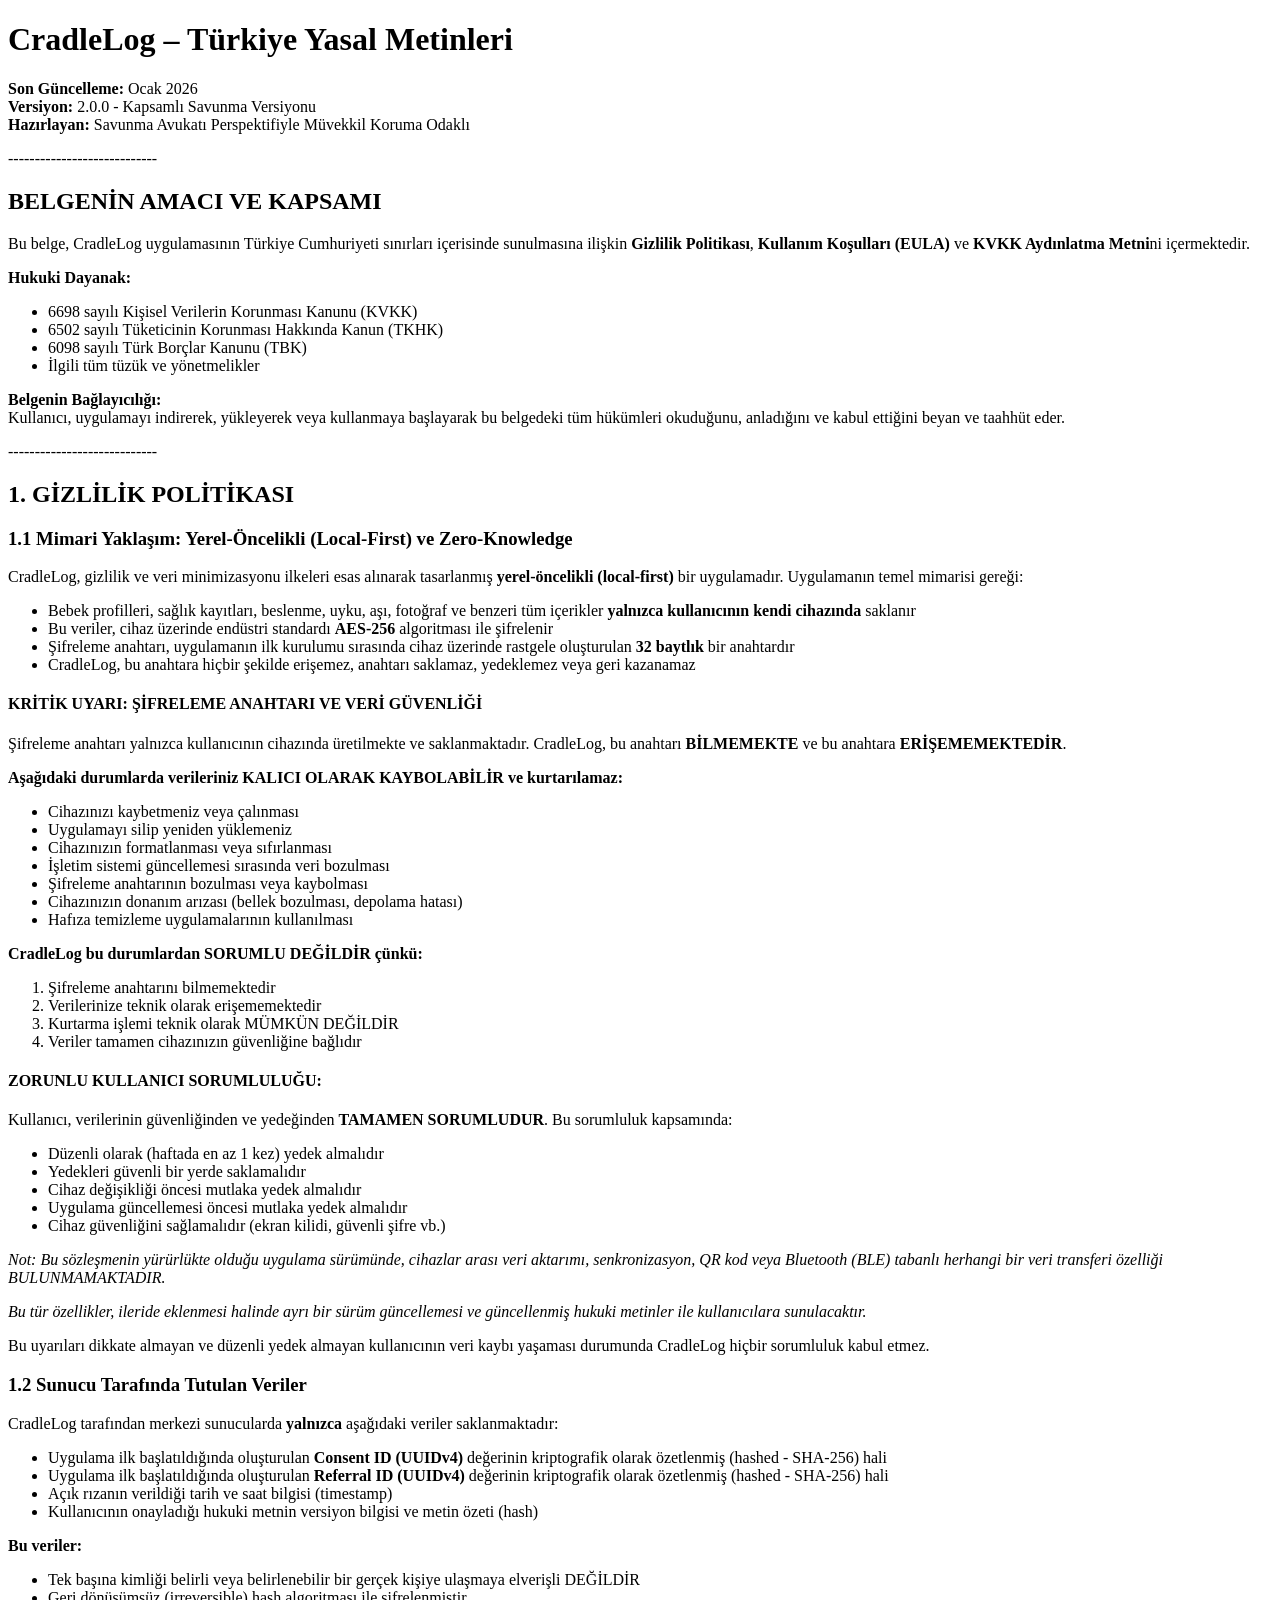
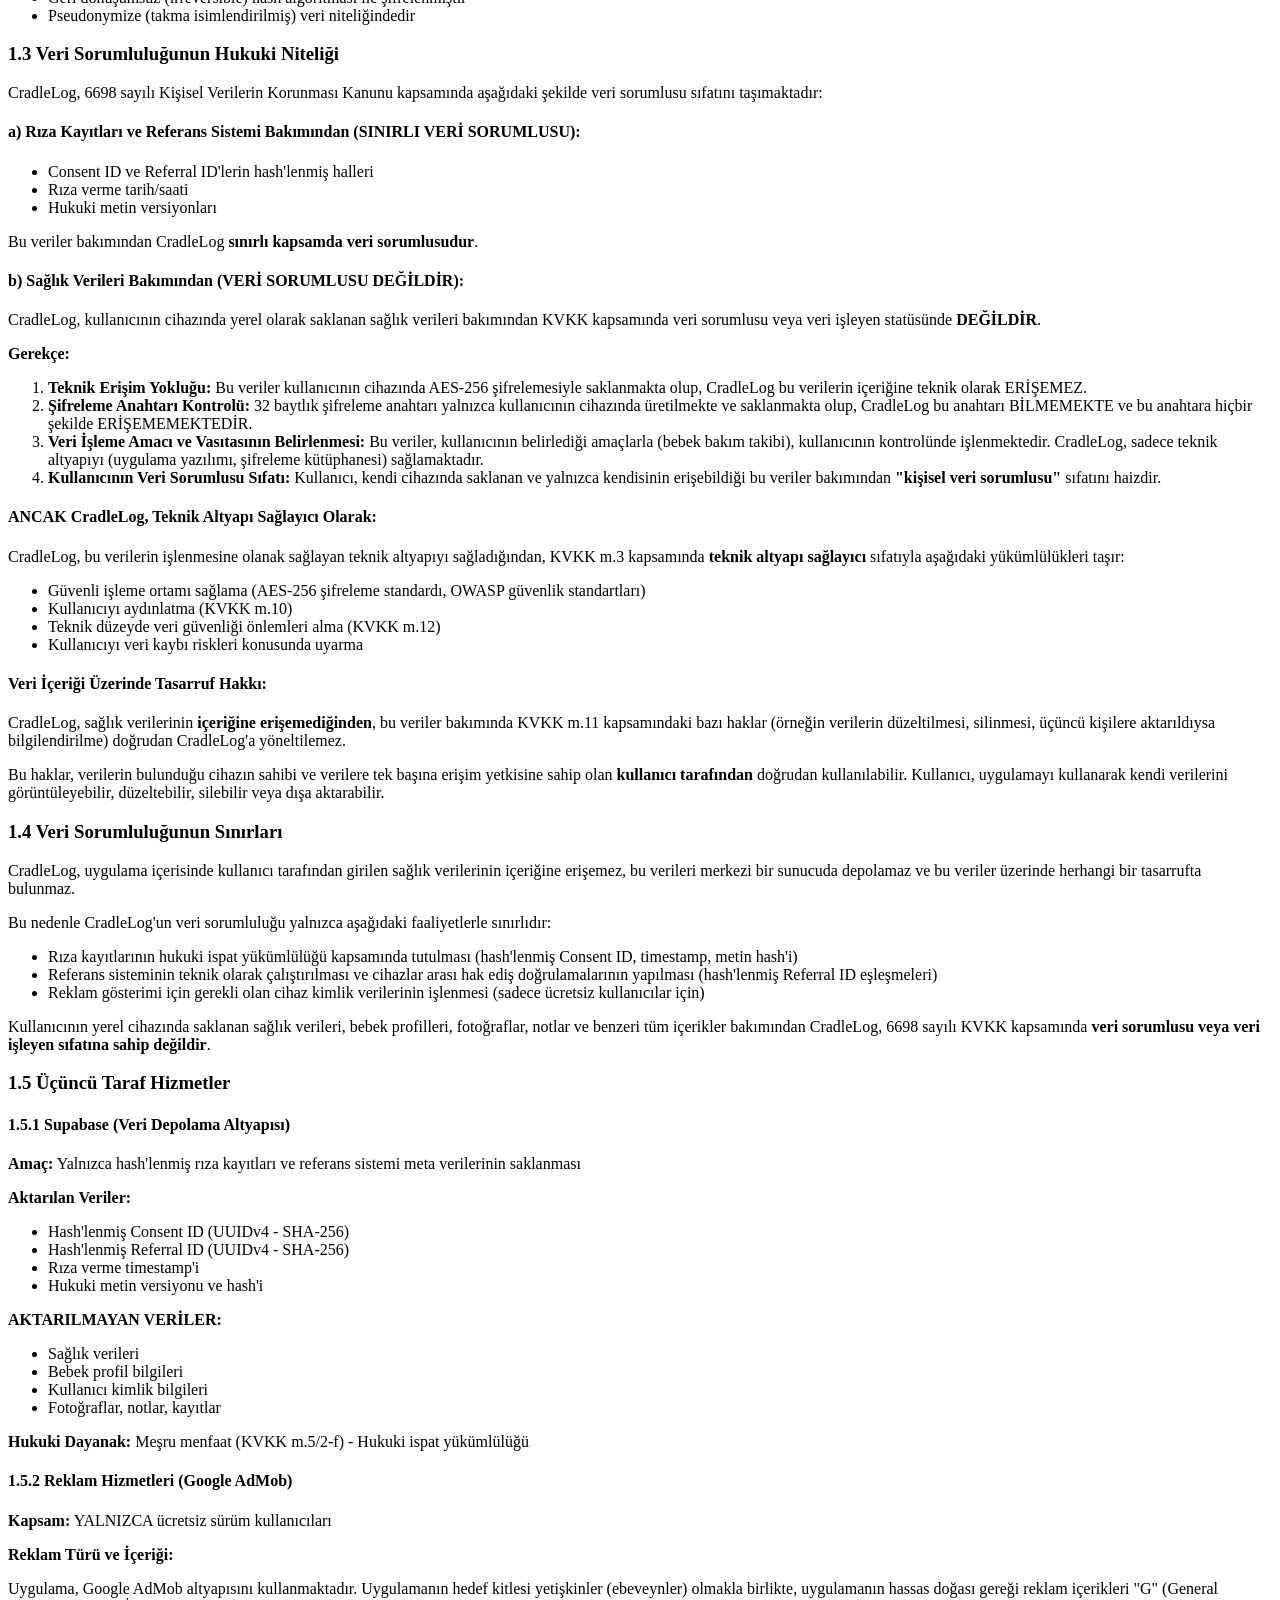
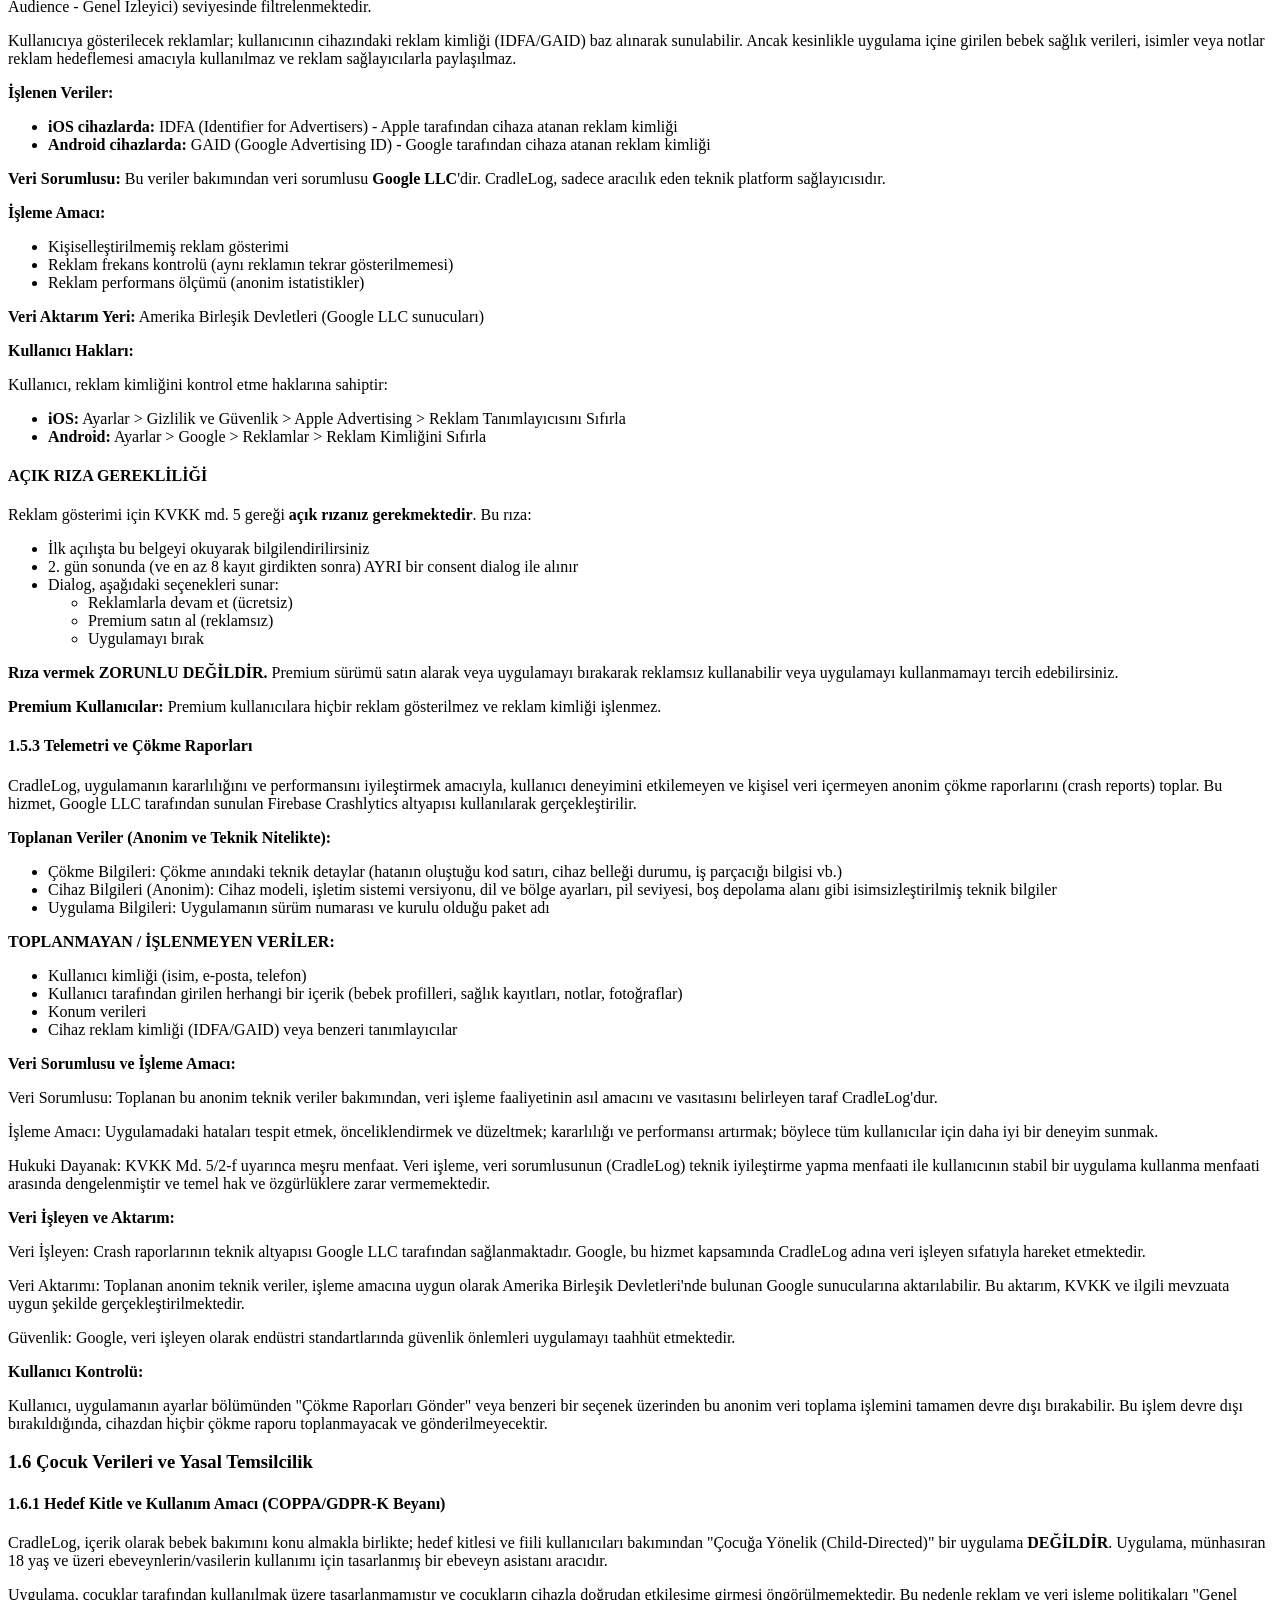
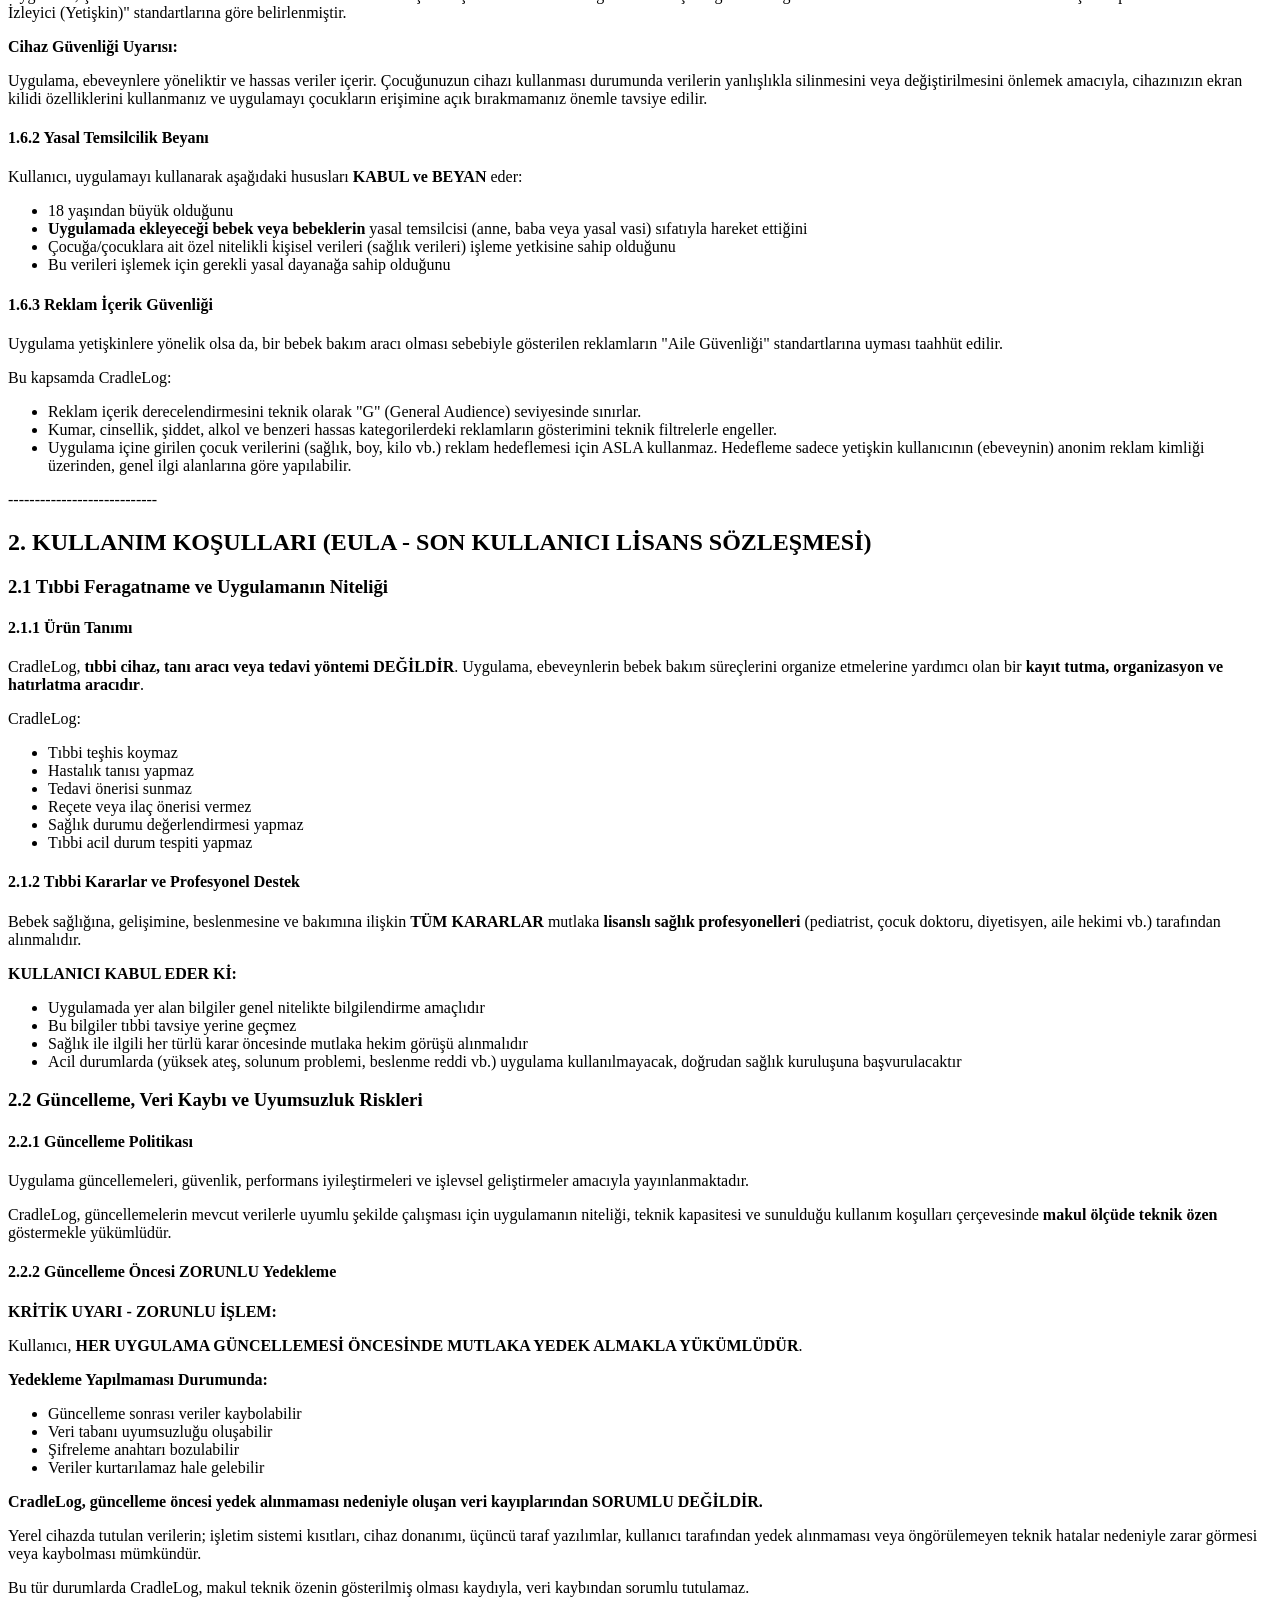
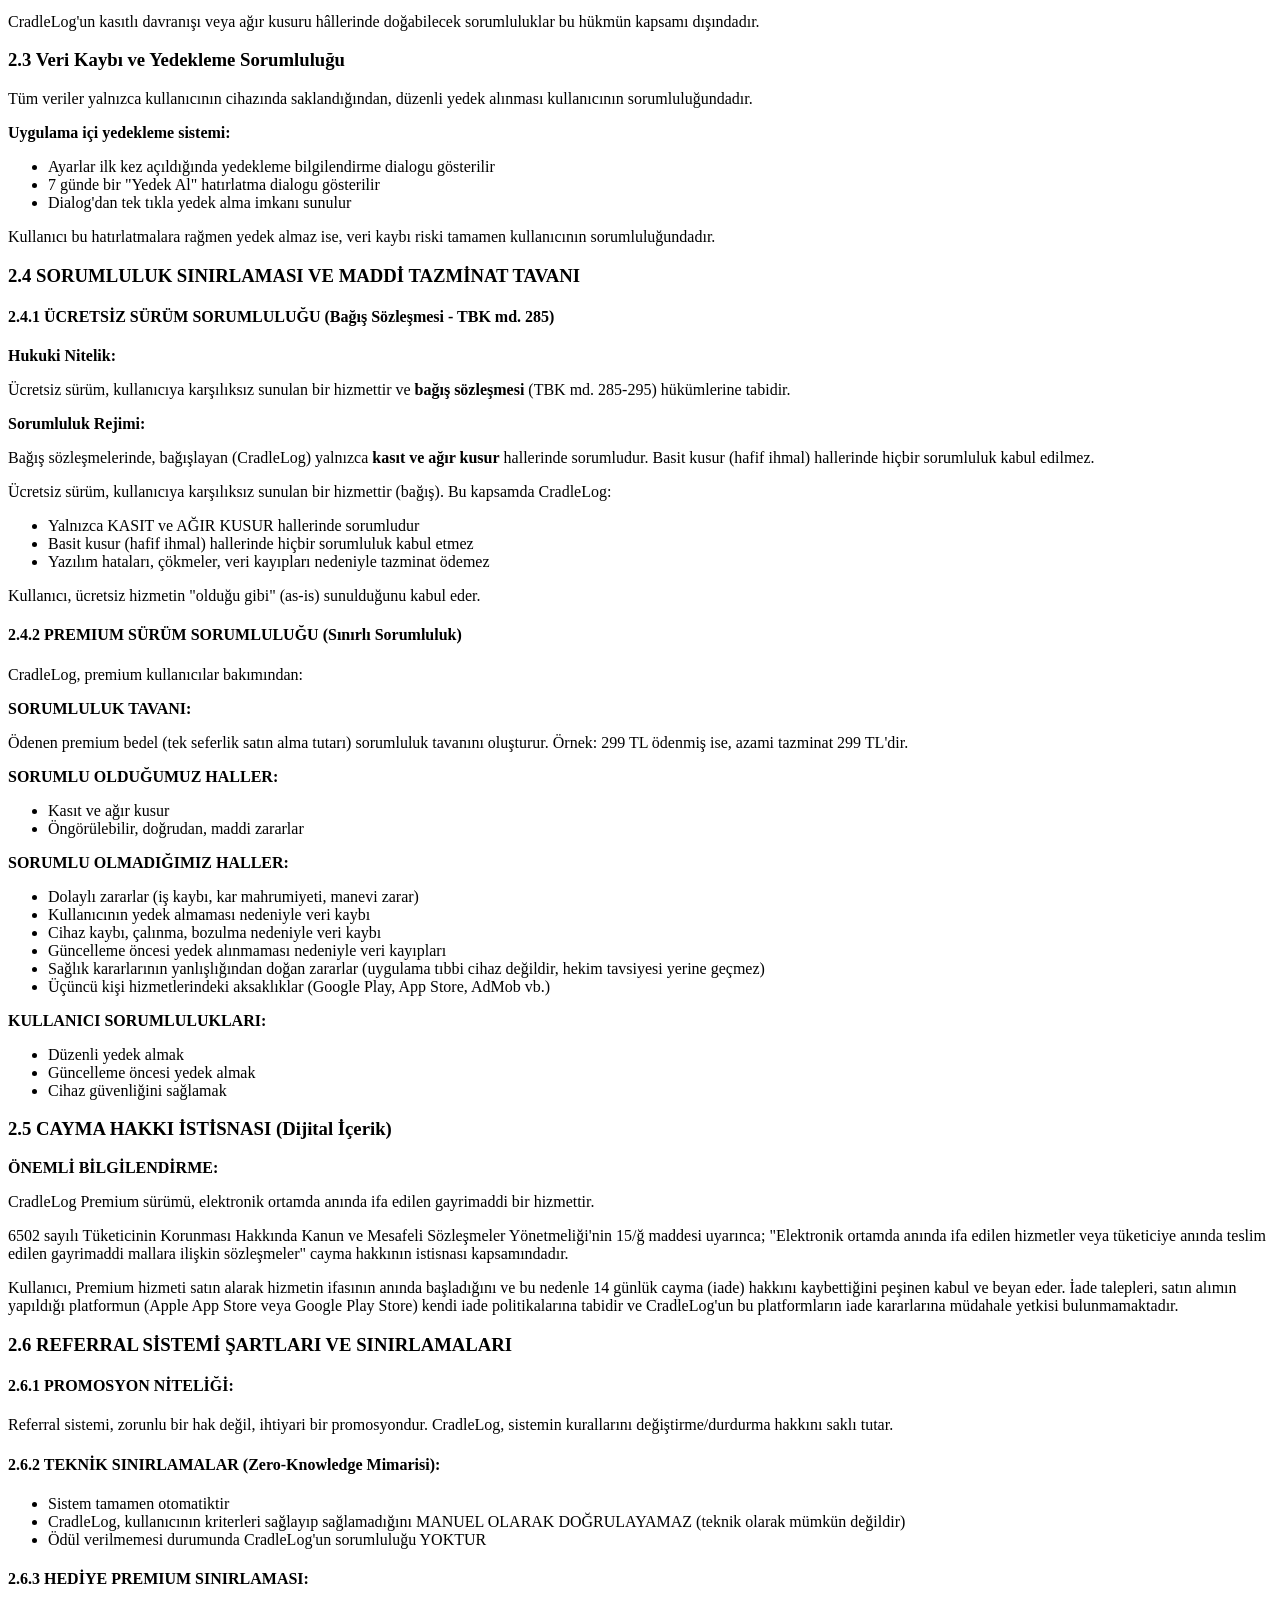
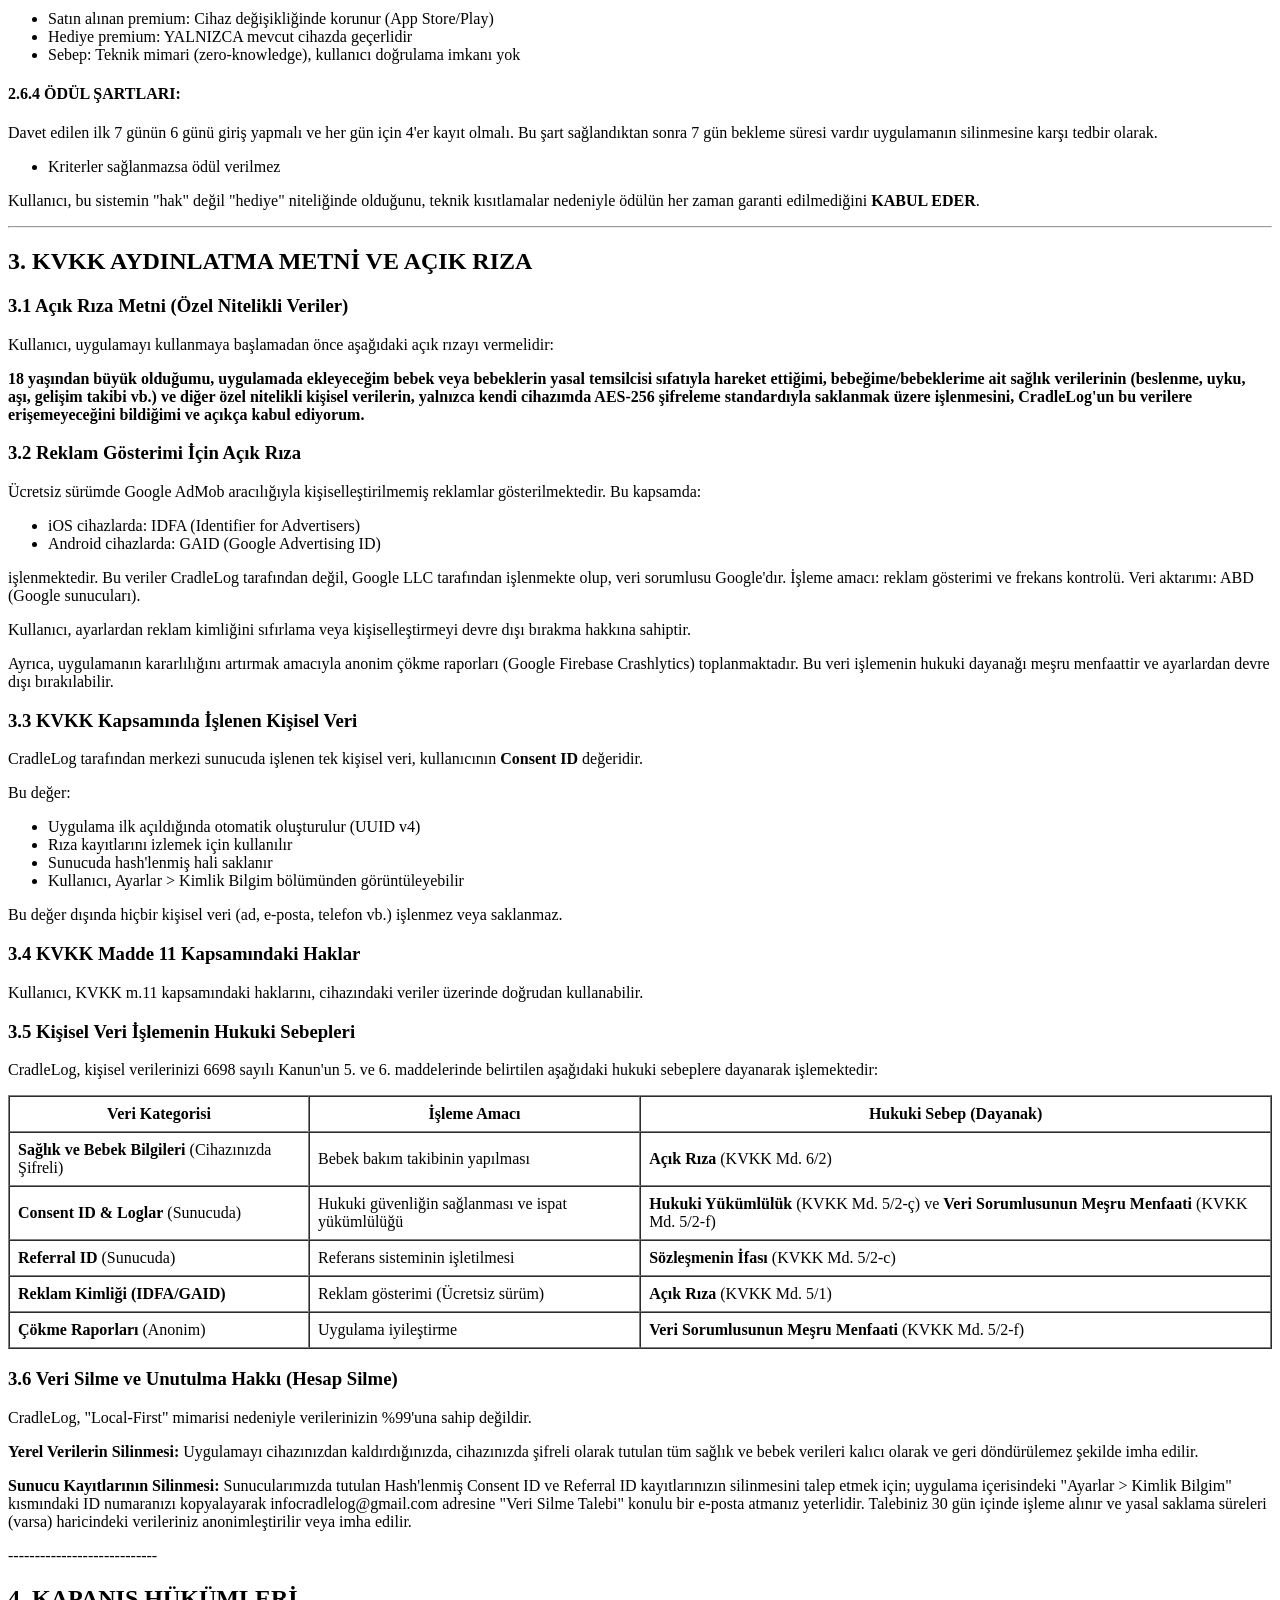
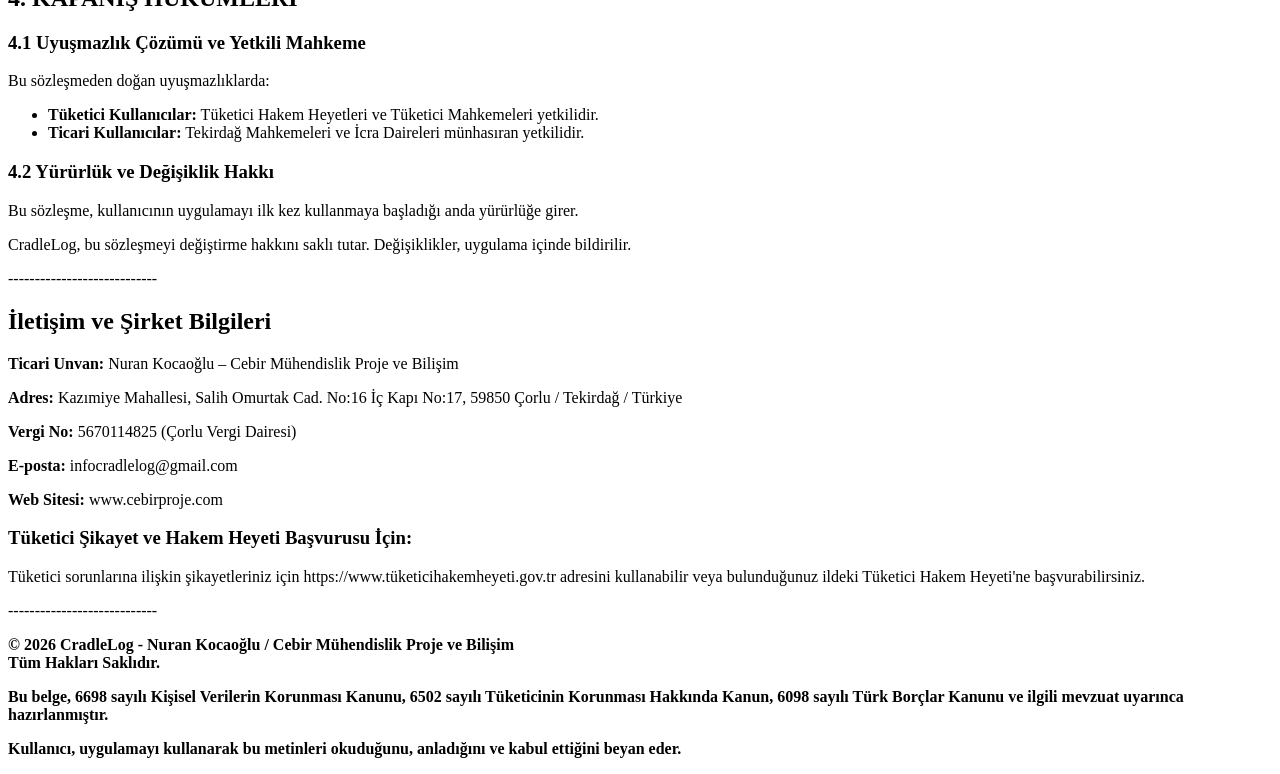
==== index.html @ e3efc7a3 "Update index.html" ====
<!DOCTYPE html>
<html lang="tr">
<head>
    <meta charset="UTF-8">
    <meta name="viewport" content="width=device-width, initial-scale=1.0">
    <title>CradleLog - Gizlilik Politikası ve Kullanım Koşulları</title>
</head>
<body>

<h1>CradleLog – Türkiye Yasal Metinleri</h1>
<p><strong>Son Güncelleme:</strong> Ocak 2026<br>
<strong>Versiyon:</strong> 2.0.0 - Kapsamlı Savunma Versiyonu<br>
<strong>Hazırlayan:</strong> Savunma Avukatı Perspektifiyle Müvekkil Koruma Odaklı</p>

<p>----------------------------<br>

<h2>BELGENİN AMACI VE KAPSAMI</h2>
<p>Bu belge, CradleLog uygulamasının Türkiye Cumhuriyeti sınırları içerisinde sunulmasına ilişkin <strong>Gizlilik Politikası</strong>, <strong>Kullanım Koşulları (EULA)</strong> ve <strong>KVKK Aydınlatma Metni</strong>ni içermektedir.</p>

<p><strong>Hukuki Dayanak:</strong></p>
<ul>
<li>6698 sayılı Kişisel Verilerin Korunması Kanunu (KVKK)</li>
<li>6502 sayılı Tüketicinin Korunması Hakkında Kanun (TKHK)</li>
<li>6098 sayılı Türk Borçlar Kanunu (TBK)</li>
<li>İlgili tüm tüzük ve yönetmelikler</li>
</ul>

<p><strong>Belgenin Bağlayıcılığı:</strong><br>
Kullanıcı, uygulamayı indirerek, yükleyerek veya kullanmaya başlayarak bu belgedeki tüm hükümleri okuduğunu, anladığını ve kabul ettiğini beyan ve taahhüt eder.</p>

<p>----------------------------<br>

<h2>1. GİZLİLİK POLİTİKASI</h2>

<h3>1.1 Mimari Yaklaşım: Yerel-Öncelikli (Local-First) ve Zero-Knowledge</h3>

<p>CradleLog, gizlilik ve veri minimizasyonu ilkeleri esas alınarak tasarlanmış <strong>yerel-öncelikli (local-first)</strong> bir uygulamadır. Uygulamanın temel mimarisi gereği:</p>

<ul>
<li>Bebek profilleri, sağlık kayıtları, beslenme, uyku, aşı, fotoğraf ve benzeri tüm içerikler <strong>yalnızca kullanıcının kendi cihazında</strong> saklanır</li>
<li>Bu veriler, cihaz üzerinde endüstri standardı <strong>AES-256</strong> algoritması ile şifrelenir</li>
<li>Şifreleme anahtarı, uygulamanın ilk kurulumu sırasında cihaz üzerinde rastgele oluşturulan <strong>32 baytlık</strong> bir anahtardır</li>
<li>CradleLog, bu anahtara hiçbir şekilde erişemez, anahtarı saklamaz, yedeklemez veya geri kazanamaz</li>
</ul>

<h4>KRİTİK UYARI: ŞİFRELEME ANAHTARI VE VERİ GÜVENLİĞİ</h4>

<p>Şifreleme anahtarı yalnızca kullanıcının cihazında üretilmekte ve saklanmaktadır. CradleLog, bu anahtarı <strong>BİLMEMEKTE</strong> ve bu anahtara <strong>ERİŞEMEMEKTEDİR</strong>.</p>

<p><strong>Aşağıdaki durumlarda verileriniz KALICI OLARAK KAYBOLABİLİR ve kurtarılamaz:</strong></p>

<ul>
<li>Cihazınızı kaybetmeniz veya çalınması</li>
<li>Uygulamayı silip yeniden yüklemeniz</li>
<li>Cihazınızın formatlanması veya sıfırlanması</li>
<li>İşletim sistemi güncellemesi sırasında veri bozulması</li>
<li>Şifreleme anahtarının bozulması veya kaybolması</li>
<li>Cihazınızın donanım arızası (bellek bozulması, depolama hatası)</li>
<li>Hafıza temizleme uygulamalarının kullanılması</li>
</ul>

<p><strong>CradleLog bu durumlardan SORUMLU DEĞİLDİR çünkü:</strong></p>

<ol>
<li>Şifreleme anahtarını bilmemektedir</li>
<li>Verilerinize teknik olarak erişememektedir</li>
<li>Kurtarma işlemi teknik olarak MÜMKÜN DEĞİLDİR</li>
<li>Veriler tamamen cihazınızın güvenliğine bağlıdır</li>
</ol>

<h4>ZORUNLU KULLANICI SORUMLULUĞU:</h4>

<p>Kullanıcı, verilerinin güvenliğinden ve yedeğinden <strong>TAMAMEN SORUMLUDUR</strong>. Bu sorumluluk kapsamında:</p>

<ul>
<li>Düzenli olarak (haftada en az 1 kez) yedek almalıdır</li>
<li>Yedekleri güvenli bir yerde saklamalıdır</li>
<li>Cihaz değişikliği öncesi mutlaka yedek almalıdır</li>
<li>Uygulama güncellemesi öncesi mutlaka yedek almalıdır</li>
<li>Cihaz güvenliğini sağlamalıdır (ekran kilidi, güvenli şifre vb.)</li>
</ul>

<p><em>Not: Bu sözleşmenin yürürlükte olduğu uygulama sürümünde, cihazlar arası veri aktarımı, senkronizasyon, QR kod veya Bluetooth (BLE) tabanlı herhangi bir veri transferi özelliği BULUNMAMAKTADIR.</em></p>

<p><em>Bu tür özellikler, ileride eklenmesi halinde ayrı bir sürüm güncellemesi ve güncellenmiş hukuki metinler ile kullanıcılara sunulacaktır.</em></p>

<p>Bu uyarıları dikkate almayan ve düzenli yedek almayan kullanıcının veri kaybı yaşaması durumunda CradleLog hiçbir sorumluluk kabul etmez.</p>

<h3>1.2 Sunucu Tarafında Tutulan Veriler</h3>

<p>CradleLog tarafından merkezi sunucularda <strong>yalnızca</strong> aşağıdaki veriler saklanmaktadır:</p>

<ul>
<li>Uygulama ilk başlatıldığında oluşturulan <strong>Consent ID (UUIDv4)</strong> değerinin kriptografik olarak özetlenmiş (hashed - SHA-256) hali</li>
<li>Uygulama ilk başlatıldığında oluşturulan <strong>Referral ID (UUIDv4)</strong> değerinin kriptografik olarak özetlenmiş (hashed - SHA-256) hali</li>
<li>Açık rızanın verildiği tarih ve saat bilgisi (timestamp)</li>
<li>Kullanıcının onayladığı hukuki metnin versiyon bilgisi ve metin özeti (hash)</li>
</ul>

<p><strong>Bu veriler:</strong></p>
<ul>
<li>Tek başına kimliği belirli veya belirlenebilir bir gerçek kişiye ulaşmaya elverişli DEĞİLDİR</li>
<li>Geri dönüşümsüz (irreversible) hash algoritması ile şifrelenmiştir</li>
<li>Pseudonymize (takma isimlendirilmiş) veri niteliğindedir</li>
</ul>

<h3>1.3 Veri Sorumluluğunun Hukuki Niteliği</h3>

<p>CradleLog, 6698 sayılı Kişisel Verilerin Korunması Kanunu kapsamında aşağıdaki şekilde veri sorumlusu sıfatını taşımaktadır:</p>

<h4>a) Rıza Kayıtları ve Referans Sistemi Bakımından (SINIRLI VERİ SORUMLUSU):</h4>

<ul>
<li>Consent ID ve Referral ID'lerin hash'lenmiş halleri</li>
<li>Rıza verme tarih/saati</li>
<li>Hukuki metin versiyonları</li>
</ul>

<p>Bu veriler bakımından CradleLog <strong>sınırlı kapsamda veri sorumlusudur</strong>.</p>

<h4>b) Sağlık Verileri Bakımından (VERİ SORUMLUSU DEĞİLDİR):</h4>

<p>CradleLog, kullanıcının cihazında yerel olarak saklanan sağlık verileri bakımından KVKK kapsamında veri sorumlusu veya veri işleyen statüsünde <strong>DEĞİLDİR</strong>.</p>

<p><strong>Gerekçe:</strong></p>

<ol>
<li><strong>Teknik Erişim Yokluğu:</strong> Bu veriler kullanıcının cihazında AES-256 şifrelemesiyle saklanmakta olup, CradleLog bu verilerin içeriğine teknik olarak ERİŞEMEZ.</li>
<li><strong>Şifreleme Anahtarı Kontrolü:</strong> 32 baytlık şifreleme anahtarı yalnızca kullanıcının cihazında üretilmekte ve saklanmakta olup, CradleLog bu anahtarı BİLMEMEKTE ve bu anahtara hiçbir şekilde ERİŞEMEMEKTEDİR.</li>
<li><strong>Veri İşleme Amacı ve Vasıtasının Belirlenmesi:</strong> Bu veriler, kullanıcının belirlediği amaçlarla (bebek bakım takibi), kullanıcının kontrolünde işlenmektedir. CradleLog, sadece teknik altyapıyı (uygulama yazılımı, şifreleme kütüphanesi) sağlamaktadır.</li>
<li><strong>Kullanıcının Veri Sorumlusu Sıfatı:</strong> Kullanıcı, kendi cihazında saklanan ve yalnızca kendisinin erişebildiği bu veriler bakımından <strong>"kişisel veri sorumlusu"</strong> sıfatını haizdir.</li>
</ol>

<h4>ANCAK CradleLog, Teknik Altyapı Sağlayıcı Olarak:</h4>

<p>CradleLog, bu verilerin işlenmesine olanak sağlayan teknik altyapıyı sağladığından, KVKK m.3 kapsamında <strong>teknik altyapı sağlayıcı</strong> sıfatıyla aşağıdaki yükümlülükleri taşır:</p>

<ul>
<li>Güvenli işleme ortamı sağlama (AES-256 şifreleme standardı, OWASP güvenlik standartları)</li>
<li>Kullanıcıyı aydınlatma (KVKK m.10)</li>
<li>Teknik düzeyde veri güvenliği önlemleri alma (KVKK m.12)</li>
<li>Kullanıcıyı veri kaybı riskleri konusunda uyarma</li>
</ul>

<h4>Veri İçeriği Üzerinde Tasarruf Hakkı:</h4>

<p>CradleLog, sağlık verilerinin <strong>içeriğine erişemediğinden</strong>, bu veriler bakımında KVKK m.11 kapsamındaki bazı haklar (örneğin verilerin düzeltilmesi, silinmesi, üçüncü kişilere aktarıldıysa bilgilendirilme) doğrudan CradleLog'a yöneltilemez.</p>

<p>Bu haklar, verilerin bulunduğu cihazın sahibi ve verilere tek başına erişim yetkisine sahip olan <strong>kullanıcı tarafından</strong> doğrudan kullanılabilir. Kullanıcı, uygulamayı kullanarak kendi verilerini görüntüleyebilir, düzeltebilir, silebilir veya dışa aktarabilir.</p>

<h3>1.4 Veri Sorumluluğunun Sınırları</h3>

<p>CradleLog, uygulama içerisinde kullanıcı tarafından girilen sağlık verilerinin içeriğine erişemez, bu verileri merkezi bir sunucuda depolamaz ve bu veriler üzerinde herhangi bir tasarrufta bulunmaz.</p>

<p>Bu nedenle CradleLog'un veri sorumluluğu yalnızca aşağıdaki faaliyetlerle sınırlıdır:</p>

<ul>
<li>Rıza kayıtlarının hukuki ispat yükümlülüğü kapsamında tutulması (hash'lenmiş Consent ID, timestamp, metin hash'i)</li>
<li>Referans sisteminin teknik olarak çalıştırılması ve cihazlar arası hak ediş doğrulamalarının yapılması (hash'lenmiş Referral ID eşleşmeleri)</li>
<li>Reklam gösterimi için gerekli olan cihaz kimlik verilerinin işlenmesi (sadece ücretsiz kullanıcılar için)</li>
</ul>

<p>Kullanıcının yerel cihazında saklanan sağlık verileri, bebek profilleri, fotoğraflar, notlar ve benzeri tüm içerikler bakımından CradleLog, 6698 sayılı KVKK kapsamında <strong>veri sorumlusu veya veri işleyen sıfatına sahip değildir</strong>.</p>

<h3>1.5 Üçüncü Taraf Hizmetler</h3>

<h4>1.5.1 Supabase (Veri Depolama Altyapısı)</h4>

<p><strong>Amaç:</strong> Yalnızca hash'lenmiş rıza kayıtları ve referans sistemi meta verilerinin saklanması</p>

<p><strong>Aktarılan Veriler:</strong></p>
<ul>
<li>Hash'lenmiş Consent ID (UUIDv4 - SHA-256)</li>
<li>Hash'lenmiş Referral ID (UUIDv4 - SHA-256)</li>
<li>Rıza verme timestamp'i</li>
<li>Hukuki metin versiyonu ve hash'i</li>
</ul>

<p><strong>AKTARILMAYAN VERİLER:</strong></p>
<ul>
<li>Sağlık verileri</li>
<li>Bebek profil bilgileri</li>
<li>Kullanıcı kimlik bilgileri</li>
<li>Fotoğraflar, notlar, kayıtlar</li>
</ul>

<p><strong>Hukuki Dayanak:</strong> Meşru menfaat (KVKK m.5/2-f) - Hukuki ispat yükümlülüğü</p>

<h4>1.5.2 Reklam Hizmetleri (Google AdMob)</h4>

<p><strong>Kapsam:</strong> YALNIZCA ücretsiz sürüm kullanıcıları</p>

<p><strong>Reklam Türü ve İçeriği:</strong></p>
<p>Uygulama, Google AdMob altyapısını kullanmaktadır. Uygulamanın hedef kitlesi yetişkinler (ebeveynler) olmakla birlikte, uygulamanın hassas doğası gereği reklam içerikleri "G" (General Audience - Genel İzleyici) seviyesinde filtrelenmektedir.</p>

<p>Kullanıcıya gösterilecek reklamlar; kullanıcının cihazındaki reklam kimliği (IDFA/GAID) baz alınarak sunulabilir. Ancak kesinlikle uygulama içine girilen bebek sağlık verileri, isimler veya notlar reklam hedeflemesi amacıyla kullanılmaz ve reklam sağlayıcılarla paylaşılmaz.</p>

<p><strong>İşlenen Veriler:</strong></p>
<ul>
<li><strong>iOS cihazlarda:</strong> IDFA (Identifier for Advertisers) - Apple tarafından cihaza atanan reklam kimliği</li>
<li><strong>Android cihazlarda:</strong> GAID (Google Advertising ID) - Google tarafından cihaza atanan reklam kimliği</li>
</ul>

<p><strong>Veri Sorumlusu:</strong> Bu veriler bakımından veri sorumlusu <strong>Google LLC</strong>'dir. CradleLog, sadece aracılık eden teknik platform sağlayıcısıdır.</p>

<p><strong>İşleme Amacı:</strong></p>
<ul>
<li>Kişiselleştirilmemiş reklam gösterimi</li>
<li>Reklam frekans kontrolü (aynı reklamın tekrar gösterilmemesi)</li>
<li>Reklam performans ölçümü (anonim istatistikler)</li>
</ul>

<p><strong>Veri Aktarım Yeri:</strong> Amerika Birleşik Devletleri (Google LLC sunucuları)</p>

<p><strong>Kullanıcı Hakları:</strong></p>
<p>Kullanıcı, reklam kimliğini kontrol etme haklarına sahiptir:</p>
<ul>
<li><strong>iOS:</strong> Ayarlar > Gizlilik ve Güvenlik > Apple Advertising > Reklam Tanımlayıcısını Sıfırla</li>
<li><strong>Android:</strong> Ayarlar > Google > Reklamlar > Reklam Kimliğini Sıfırla</li>
</ul>

<h4>AÇIK RIZA GEREKLİLİĞİ</h4>

<p>Reklam gösterimi için KVKK md. 5 gereği <strong>açık rızanız gerekmektedir</strong>. Bu rıza:</p>
<ul>
<li>İlk açılışta bu belgeyi okuyarak bilgilendirilirsiniz</li>
<li>2. gün sonunda (ve en az 8 kayıt girdikten sonra) AYRI bir consent dialog ile alınır</li>
<li>Dialog, aşağıdaki seçenekleri sunar:
<ul>
<li>Reklamlarla devam et (ücretsiz)</li>
<li>Premium satın al (reklamsız)</li>
<li>Uygulamayı bırak</li>
</ul>
</li>
</ul>

<p><strong>Rıza vermek ZORUNLU DEĞİLDİR.</strong> Premium sürümü satın alarak veya uygulamayı bırakarak reklamsız kullanabilir veya uygulamayı kullanmamayı tercih edebilirsiniz.</p>

<p><strong>Premium Kullanıcılar:</strong> Premium kullanıcılara hiçbir reklam gösterilmez ve reklam kimliği işlenmez.</p>

<h4>1.5.3 Telemetri ve Çökme Raporları</h4>

<p>CradleLog, uygulamanın kararlılığını ve performansını iyileştirmek amacıyla, kullanıcı deneyimini etkilemeyen ve kişisel veri içermeyen anonim çökme raporlarını (crash reports) toplar. Bu hizmet, Google LLC tarafından sunulan Firebase Crashlytics altyapısı kullanılarak gerçekleştirilir.</p>

<p><strong>Toplanan Veriler (Anonim ve Teknik Nitelikte):</strong></p>
<ul>
<li>Çökme Bilgileri: Çökme anındaki teknik detaylar (hatanın oluştuğu kod satırı, cihaz belleği durumu, iş parçacığı bilgisi vb.)</li>
<li>Cihaz Bilgileri (Anonim): Cihaz modeli, işletim sistemi versiyonu, dil ve bölge ayarları, pil seviyesi, boş depolama alanı gibi isimsizleştirilmiş teknik bilgiler</li>
<li>Uygulama Bilgileri: Uygulamanın sürüm numarası ve kurulu olduğu paket adı</li>
</ul>

<p><strong>TOPLANMAYAN / İŞLENMEYEN VERİLER:</strong></p>
<ul>
<li>Kullanıcı kimliği (isim, e-posta, telefon)</li>
<li>Kullanıcı tarafından girilen herhangi bir içerik (bebek profilleri, sağlık kayıtları, notlar, fotoğraflar)</li>
<li>Konum verileri</li>
<li>Cihaz reklam kimliği (IDFA/GAID) veya benzeri tanımlayıcılar</li>
</ul>

<p><strong>Veri Sorumlusu ve İşleme Amacı:</strong></p>
<p>Veri Sorumlusu: Toplanan bu anonim teknik veriler bakımından, veri işleme faaliyetinin asıl amacını ve vasıtasını belirleyen taraf CradleLog'dur.</p>
<p>İşleme Amacı: Uygulamadaki hataları tespit etmek, önceliklendirmek ve düzeltmek; kararlılığı ve performansı artırmak; böylece tüm kullanıcılar için daha iyi bir deneyim sunmak.</p>
<p>Hukuki Dayanak: KVKK Md. 5/2-f uyarınca meşru menfaat. Veri işleme, veri sorumlusunun (CradleLog) teknik iyileştirme yapma menfaati ile kullanıcının stabil bir uygulama kullanma menfaati arasında dengelenmiştir ve temel hak ve özgürlüklere zarar vermemektedir.</p>

<p><strong>Veri İşleyen ve Aktarım:</strong></p>
<p>Veri İşleyen: Crash raporlarının teknik altyapısı Google LLC tarafından sağlanmaktadır. Google, bu hizmet kapsamında CradleLog adına veri işleyen sıfatıyla hareket etmektedir.</p>
<p>Veri Aktarımı: Toplanan anonim teknik veriler, işleme amacına uygun olarak Amerika Birleşik Devletleri'nde bulunan Google sunucularına aktarılabilir. Bu aktarım, KVKK ve ilgili mevzuata uygun şekilde gerçekleştirilmektedir.</p>
<p>Güvenlik: Google, veri işleyen olarak endüstri standartlarında güvenlik önlemleri uygulamayı taahhüt etmektedir.</p>

<p><strong>Kullanıcı Kontrolü:</strong></p>
<p>Kullanıcı, uygulamanın ayarlar bölümünden "Çökme Raporları Gönder" veya benzeri bir seçenek üzerinden bu anonim veri toplama işlemini tamamen devre dışı bırakabilir. Bu işlem devre dışı bırakıldığında, cihazdan hiçbir çökme raporu toplanmayacak ve gönderilmeyecektir.</p>

<h3>1.6 Çocuk Verileri ve Yasal Temsilcilik</h3>

<h4>1.6.1 Hedef Kitle ve Kullanım Amacı (COPPA/GDPR-K Beyanı)</h4>

<p>CradleLog, içerik olarak bebek bakımını konu almakla birlikte; hedef kitlesi ve fiili kullanıcıları bakımından "Çocuğa Yönelik (Child-Directed)" bir uygulama <strong>DEĞİLDİR</strong>. Uygulama, münhasıran 18 yaş ve üzeri ebeveynlerin/vasilerin kullanımı için tasarlanmış bir ebeveyn asistanı aracıdır.</p>
<p>Uygulama, çocuklar tarafından kullanılmak üzere tasarlanmamıştır ve çocukların cihazla doğrudan etkileşime girmesi öngörülmemektedir. Bu nedenle reklam ve veri işleme politikaları "Genel İzleyici (Yetişkin)" standartlarına göre belirlenmiştir.</p>

<p><strong>Cihaz Güvenliği Uyarısı:</strong></p>
<p>Uygulama, ebeveynlere yöneliktir ve hassas veriler içerir. Çocuğunuzun cihazı kullanması durumunda verilerin yanlışlıkla silinmesini veya değiştirilmesini önlemek amacıyla, cihazınızın ekran kilidi özelliklerini kullanmanız ve uygulamayı çocukların erişimine açık bırakmamanız önemle tavsiye edilir.</p>

<h4>1.6.2 Yasal Temsilcilik Beyanı</h4>

<p>Kullanıcı, uygulamayı kullanarak aşağıdaki hususları <strong>KABUL ve BEYAN</strong> eder:</p>
<ul>
<li>18 yaşından büyük olduğunu</li>
<li><strong>Uygulamada ekleyeceği bebek veya bebeklerin</strong> yasal temsilcisi (anne, baba veya yasal vasi) sıfatıyla hareket ettiğini</li>
<li>Çocuğa/çocuklara ait özel nitelikli kişisel verileri (sağlık verileri) işleme yetkisine sahip olduğunu</li>
<li>Bu verileri işlemek için gerekli yasal dayanağa sahip olduğunu</li>
</ul>

<h4>1.6.3 Reklam İçerik Güvenliği</h4>

<p>Uygulama yetişkinlere yönelik olsa da, bir bebek bakım aracı olması sebebiyle gösterilen reklamların "Aile Güvenliği" standartlarına uyması taahhüt edilir.</p>
<p>Bu kapsamda CradleLog:</p>
<ul>
<li>Reklam içerik derecelendirmesini teknik olarak "G" (General Audience) seviyesinde sınırlar.</li>
<li>Kumar, cinsellik, şiddet, alkol ve benzeri hassas kategorilerdeki reklamların gösterimini teknik filtrelerle engeller.</li>
<li>Uygulama içine girilen çocuk verilerini (sağlık, boy, kilo vb.) reklam hedeflemesi için ASLA kullanmaz. Hedefleme sadece yetişkin kullanıcının (ebeveynin) anonim reklam kimliği üzerinden, genel ilgi alanlarına göre yapılabilir.</li>
</ul>

<p>----------------------------<br>

<h2>2. KULLANIM KOŞULLARI (EULA - SON KULLANICI LİSANS SÖZLEŞMESİ)</h2>

<h3>2.1 Tıbbi Feragatname ve Uygulamanın Niteliği</h3>

<h4>2.1.1 Ürün Tanımı</h4>

<p>CradleLog, <strong>tıbbi cihaz, tanı aracı veya tedavi yöntemi DEĞİLDİR</strong>. Uygulama, ebeveynlerin bebek bakım süreçlerini organize etmelerine yardımcı olan bir <strong>kayıt tutma, organizasyon ve hatırlatma aracıdır</strong>.</p>

<p>CradleLog:</p>
<ul>
<li>Tıbbi teşhis koymaz</li>
<li>Hastalık tanısı yapmaz</li>
<li>Tedavi önerisi sunmaz</li>
<li>Reçete veya ilaç önerisi vermez</li>
<li>Sağlık durumu değerlendirmesi yapmaz</li>
<li>Tıbbi acil durum tespiti yapmaz</li>
</ul>

<h4>2.1.2 Tıbbi Kararlar ve Profesyonel Destek</h4>

<p>Bebek sağlığına, gelişimine, beslenmesine ve bakımına ilişkin <strong>TÜM KARARLAR</strong> mutlaka <strong>lisanslı sağlık profesyonelleri</strong> (pediatrist, çocuk doktoru, diyetisyen, aile hekimi vb.) tarafından alınmalıdır.</p>

<p><strong>KULLANICI KABUL EDER Kİ:</strong></p>
<ul>
<li>Uygulamada yer alan bilgiler genel nitelikte bilgilendirme amaçlıdır</li>
<li>Bu bilgiler tıbbi tavsiye yerine geçmez</li>
<li>Sağlık ile ilgili her türlü karar öncesinde mutlaka hekim görüşü alınmalıdır</li>
<li>Acil durumlarda (yüksek ateş, solunum problemi, beslenme reddi vb.) uygulama kullanılmayacak, doğrudan sağlık kuruluşuna başvurulacaktır</li>
</ul>

<h3>2.2 Güncelleme, Veri Kaybı ve Uyumsuzluk Riskleri</h3>

<h4>2.2.1 Güncelleme Politikası</h4>

<p>Uygulama güncellemeleri, güvenlik, performans iyileştirmeleri ve işlevsel geliştirmeler amacıyla yayınlanmaktadır.</p>
<p>CradleLog, güncellemelerin mevcut verilerle uyumlu şekilde çalışması için uygulamanın niteliği, teknik kapasitesi ve sunulduğu kullanım koşulları çerçevesinde <strong>makul ölçüde teknik özen</strong> göstermekle yükümlüdür.</p>

<h4>2.2.2 Güncelleme Öncesi ZORUNLU Yedekleme</h4>

<p><strong>KRİTİK UYARI - ZORUNLU İŞLEM:</strong></p>

<p>Kullanıcı, <strong>HER UYGULAMA GÜNCELLEMESİ ÖNCESİNDE MUTLAKA YEDEK ALMAKLA YÜKÜMLÜDÜR</strong>.</p>

<p><strong>Yedekleme Yapılmaması Durumunda:</strong></p>
<ul>
<li>Güncelleme sonrası veriler kaybolabilir</li>
<li>Veri tabanı uyumsuzluğu oluşabilir</li>
<li>Şifreleme anahtarı bozulabilir</li>
<li>Veriler kurtarılamaz hale gelebilir</li>
</ul>

<p><strong>CradleLog, güncelleme öncesi yedek alınmaması nedeniyle oluşan veri kayıplarından SORUMLU DEĞİLDİR.</strong></p>

<p>Yerel cihazda tutulan verilerin; işletim sistemi kısıtları, cihaz donanımı, üçüncü taraf yazılımlar, kullanıcı tarafından yedek alınmaması veya öngörülemeyen teknik hatalar nedeniyle zarar görmesi veya kaybolması mümkündür.</p>
<p>Bu tür durumlarda CradleLog, makul teknik özenin gösterilmiş olması kaydıyla, veri kaybından sorumlu tutulamaz.</p>
<p>CradleLog'un kasıtlı davranışı veya ağır kusuru hâllerinde doğabilecek sorumluluklar bu hükmün kapsamı dışındadır.</p>

<h3>2.3 Veri Kaybı ve Yedekleme Sorumluluğu</h3>

<p>Tüm veriler yalnızca kullanıcının cihazında saklandığından, düzenli yedek alınması kullanıcının sorumluluğundadır.</p>

<p><strong>Uygulama içi yedekleme sistemi:</strong></p>
<ul>
<li>Ayarlar ilk kez açıldığında yedekleme bilgilendirme dialogu gösterilir</li>
<li>7 günde bir "Yedek Al" hatırlatma dialogu gösterilir</li>
<li>Dialog'dan tek tıkla yedek alma imkanı sunulur</li>
</ul>

<p>Kullanıcı bu hatırlatmalara rağmen yedek almaz ise, veri kaybı riski tamamen kullanıcının sorumluluğundadır.</p>

<h3>2.4 SORUMLULUK SINIRLAMASI VE MADDİ TAZMİNAT TAVANI</h3>

<h4>2.4.1 ÜCRETSİZ SÜRÜM SORUMLULUĞU (Bağış Sözleşmesi - TBK md. 285)</h4>

<p><strong>Hukuki Nitelik:</strong></p>
<p>Ücretsiz sürüm, kullanıcıya karşılıksız sunulan bir hizmettir ve <strong>bağış sözleşmesi</strong> (TBK md. 285-295) hükümlerine tabidir.</p>

<p><strong>Sorumluluk Rejimi:</strong></p>
<p>Bağış sözleşmelerinde, bağışlayan (CradleLog) yalnızca <strong>kasıt ve ağır kusur</strong> hallerinde sorumludur. Basit kusur (hafif ihmal) hallerinde hiçbir sorumluluk kabul edilmez.</p>

<p>Ücretsiz sürüm, kullanıcıya karşılıksız sunulan bir hizmettir (bağış). Bu kapsamda CradleLog:</p>
<ul>
<li>Yalnızca KASIT ve AĞIR KUSUR hallerinde sorumludur</li>
<li>Basit kusur (hafif ihmal) hallerinde hiçbir sorumluluk kabul etmez</li>
<li>Yazılım hataları, çökmeler, veri kayıpları nedeniyle tazminat ödemez</li>
</ul>

<p>Kullanıcı, ücretsiz hizmetin "olduğu gibi" (as-is) sunulduğunu kabul eder.</p>

<h4>2.4.2 PREMIUM SÜRÜM SORUMLULUĞU (Sınırlı Sorumluluk)</h4>

<p>CradleLog, premium kullanıcılar bakımından:</p>

<p><strong>SORUMLULUK TAVANI:</strong></p>
<p>Ödenen premium bedel (tek seferlik satın alma tutarı) sorumluluk tavanını oluşturur. Örnek: 299 TL ödenmiş ise, azami tazminat 299 TL'dir.</p>

<p><strong>SORUMLU OLDUĞUMUZ HALLER:</strong></p>
<ul>
<li>Kasıt ve ağır kusur</li>
<li>Öngörülebilir, doğrudan, maddi zararlar</li>
</ul>

<p><strong>SORUMLU OLMADIĞIMIZ HALLER:</strong></p>
<ul>
<li>Dolaylı zararlar (iş kaybı, kar mahrumiyeti, manevi zarar)</li>
<li>Kullanıcının yedek almaması nedeniyle veri kaybı</li>
<li>Cihaz kaybı, çalınma, bozulma nedeniyle veri kaybı</li>
<li>Güncelleme öncesi yedek alınmaması nedeniyle veri kayıpları</li>
<li>Sağlık kararlarının yanlışlığından doğan zararlar (uygulama tıbbi cihaz değildir, hekim tavsiyesi yerine geçmez)</li>
<li>Üçüncü kişi hizmetlerindeki aksaklıklar (Google Play, App Store, AdMob vb.)</li>
</ul>

<p><strong>KULLANICI SORUMLULUKLARI:</strong></p>
<ul>
<li>Düzenli yedek almak</li>
<li>Güncelleme öncesi yedek almak</li>
<li>Cihaz güvenliğini sağlamak</li>
</ul>

<h3>2.5 CAYMA HAKKI İSTİSNASI (Dijital İçerik)</h3>

<p><strong>ÖNEMLİ BİLGİLENDİRME:</strong></p>
<p>CradleLog Premium sürümü, elektronik ortamda anında ifa edilen gayrimaddi bir hizmettir.</p>
<p>6502 sayılı Tüketicinin Korunması Hakkında Kanun ve Mesafeli Sözleşmeler Yönetmeliği'nin 15/ğ maddesi uyarınca; "Elektronik ortamda anında ifa edilen hizmetler veya tüketiciye anında teslim edilen gayrimaddi mallara ilişkin sözleşmeler" cayma hakkının istisnası kapsamındadır.</p>
<p>Kullanıcı, Premium hizmeti satın alarak hizmetin ifasının anında başladığını ve bu nedenle 14 günlük cayma (iade) hakkını kaybettiğini peşinen kabul ve beyan eder. İade talepleri, satın alımın yapıldığı platformun (Apple App Store veya Google Play Store) kendi iade politikalarına tabidir ve CradleLog'un bu platformların iade kararlarına müdahale yetkisi bulunmamaktadır.</p>

<h3>2.6 REFERRAL SİSTEMİ ŞARTLARI VE SINIRLAMALARI</h3>

<h4>2.6.1 PROMOSYON NİTELİĞİ:</h4>
<p>Referral sistemi, zorunlu bir hak değil, ihtiyari bir promosyondur. CradleLog, sistemin kurallarını değiştirme/durdurma hakkını saklı tutar.</p>

<h4>2.6.2 TEKNİK SINIRLAMALAR (Zero-Knowledge Mimarisi):</h4>
<ul>
<li>Sistem tamamen otomatiktir</li>
<li>CradleLog, kullanıcının kriterleri sağlayıp sağlamadığını MANUEL OLARAK DOĞRULAYAMAZ (teknik olarak mümkün değildir)</li>
<li>Ödül verilmemesi durumunda CradleLog'un sorumluluğu YOKTUR</li>
</ul>

<h4>2.6.3 HEDİYE PREMIUM SINIRLAMASI:</h4>
<ul>
<li>Satın alınan premium: Cihaz değişikliğinde korunur (App Store/Play)</li>
<li>Hediye premium: YALNIZCA mevcut cihazda geçerlidir</li>
<li>Sebep: Teknik mimari (zero-knowledge), kullanıcı doğrulama imkanı yok</li>
</ul>

<h4>2.6.4 ÖDÜL ŞARTLARI:</h4>
<p>Davet edilen ilk 7 günün 6 günü giriş yapmalı ve her gün için 4'er kayıt olmalı. Bu şart sağlandıktan sonra 7 gün bekleme süresi vardır uygulamanın silinmesine karşı tedbir olarak.</p>
<ul>
<li>Kriterler sağlanmazsa ödül verilmez</li>
</ul>

<p>Kullanıcı, bu sistemin "hak" değil "hediye" niteliğinde olduğunu, teknik kısıtlamalar nedeniyle ödülün her zaman garanti edilmediğini <strong>KABUL EDER</strong>.</p>

<hr>

<h2>3. KVKK AYDINLATMA METNİ VE AÇIK RIZA</h2>

<h3>3.1 Açık Rıza Metni (Özel Nitelikli Veriler)</h3>

<p>Kullanıcı, uygulamayı kullanmaya başlamadan önce aşağıdaki açık rızayı vermelidir:</p>

<p><strong>18 yaşından büyük olduğumu, uygulamada ekleyeceğim bebek veya bebeklerin yasal temsilcisi sıfatıyla hareket ettiğimi, bebeğime/bebeklerime ait sağlık verilerinin (beslenme, uyku, aşı, gelişim takibi vb.) ve diğer özel nitelikli kişisel verilerin, yalnızca kendi cihazımda AES-256 şifreleme standardıyla saklanmak üzere işlenmesini, CradleLog'un bu verilere erişemeyeceğini bildiğimi ve açıkça kabul ediyorum.</strong></p>

<h3>3.2 Reklam Gösterimi İçin Açık Rıza</h3>

<p>Ücretsiz sürümde Google AdMob aracılığıyla kişiselleştirilmemiş reklamlar gösterilmektedir. Bu kapsamda:</p>
<ul>
<li>iOS cihazlarda: IDFA (Identifier for Advertisers)</li>
<li>Android cihazlarda: GAID (Google Advertising ID)</li>
</ul>

<p>işlenmektedir. Bu veriler CradleLog tarafından değil, Google LLC tarafından işlenmekte olup, veri sorumlusu Google'dır. İşleme amacı: reklam gösterimi ve frekans kontrolü. Veri aktarımı: ABD (Google sunucuları).</p>

<p>Kullanıcı, ayarlardan reklam kimliğini sıfırlama veya kişiselleştirmeyi devre dışı bırakma hakkına sahiptir.</p>

<p>Ayrıca, uygulamanın kararlılığını artırmak amacıyla anonim çökme raporları (Google Firebase Crashlytics) toplanmaktadır. Bu veri işlemenin hukuki dayanağı meşru menfaattir ve ayarlardan devre dışı bırakılabilir.</p>

<h3>3.3 KVKK Kapsamında İşlenen Kişisel Veri</h3>

<p>CradleLog tarafından merkezi sunucuda işlenen tek kişisel veri, kullanıcının <strong>Consent ID</strong> değeridir.</p>

<p>Bu değer:</p>
<ul>
<li>Uygulama ilk açıldığında otomatik oluşturulur (UUID v4)</li>
<li>Rıza kayıtlarını izlemek için kullanılır</li>
<li>Sunucuda hash'lenmiş hali saklanır</li>
<li>Kullanıcı, Ayarlar > Kimlik Bilgim bölümünden görüntüleyebilir</li>
</ul>

<p>Bu değer dışında hiçbir kişisel veri (ad, e-posta, telefon vb.) işlenmez veya saklanmaz.</p>

<h3>3.4 KVKK Madde 11 Kapsamındaki Haklar</h3>

<p>Kullanıcı, KVKK m.11 kapsamındaki haklarını, cihazındaki veriler üzerinde doğrudan kullanabilir.</p>

<h3>3.5 Kişisel Veri İşlemenin Hukuki Sebepleri</h3>

<p>CradleLog, kişisel verilerinizi 6698 sayılı Kanun'un 5. ve 6. maddelerinde belirtilen aşağıdaki hukuki sebeplere dayanarak işlemektedir:</p>

<table border="1" cellpadding="8" cellspacing="0">
<tr>
<th>Veri Kategorisi</th>
<th>İşleme Amacı</th>
<th>Hukuki Sebep (Dayanak)</th>
</tr>
<tr>
<td><strong>Sağlık ve Bebek Bilgileri</strong> (Cihazınızda Şifreli)</td>
<td>Bebek bakım takibinin yapılması</td>
<td><strong>Açık Rıza</strong> (KVKK Md. 6/2)</td>
</tr>
<tr>
<td><strong>Consent ID &amp; Loglar</strong> (Sunucuda)</td>
<td>Hukuki güvenliğin sağlanması ve ispat yükümlülüğü</td>
<td><strong>Hukuki Yükümlülük</strong> (KVKK Md. 5/2-ç) ve <strong>Veri Sorumlusunun Meşru Menfaati</strong> (KVKK Md. 5/2-f)</td>
</tr>
<tr>
<td><strong>Referral ID</strong> (Sunucuda)</td>
<td>Referans sisteminin işletilmesi</td>
<td><strong>Sözleşmenin İfası</strong> (KVKK Md. 5/2-c)</td>
</tr>
<tr>
<td><strong>Reklam Kimliği (IDFA/GAID)</strong></td>
<td>Reklam gösterimi (Ücretsiz sürüm)</td>
<td><strong>Açık Rıza</strong> (KVKK Md. 5/1)</td>
</tr>
<tr>
<td><strong>Çökme Raporları</strong> (Anonim)</td>
<td>Uygulama iyileştirme</td>
<td><strong>Veri Sorumlusunun Meşru Menfaati</strong> (KVKK Md. 5/2-f)</td>
</tr>
</table>

<h3>3.6 Veri Silme ve Unutulma Hakkı (Hesap Silme)</h3>

<p>CradleLog, "Local-First" mimarisi nedeniyle verilerinizin %99'una sahip değildir.</p>

<p><strong>Yerel Verilerin Silinmesi:</strong> Uygulamayı cihazınızdan kaldırdığınızda, cihazınızda şifreli olarak tutulan tüm sağlık ve bebek verileri kalıcı olarak ve geri döndürülemez şekilde imha edilir.</p>

<p><strong>Sunucu Kayıtlarının Silinmesi:</strong> Sunucularımızda tutulan Hash'lenmiş Consent ID ve Referral ID kayıtlarınızın silinmesini talep etmek için; uygulama içerisindeki "Ayarlar > Kimlik Bilgim" kısmındaki ID numaranızı kopyalayarak infocradlelog@gmail.com adresine "Veri Silme Talebi" konulu bir e-posta atmanız yeterlidir. Talebiniz 30 gün içinde işleme alınır ve yasal saklama süreleri (varsa) haricindeki verileriniz anonimleştirilir veya imha edilir.</p>

<p>----------------------------<br>

<h2>4. KAPANIŞ HÜKÜMLERİ</h2>

<h3>4.1 Uyuşmazlık Çözümü ve Yetkili Mahkeme</h3>

<p>Bu sözleşmeden doğan uyuşmazlıklarda:</p>
<ul>
<li><strong>Tüketici Kullanıcılar:</strong> Tüketici Hakem Heyetleri ve Tüketici Mahkemeleri yetkilidir.</li>
<li><strong>Ticari Kullanıcılar:</strong> Tekirdağ Mahkemeleri ve İcra Daireleri münhasıran yetkilidir.</li>
</ul>

<h3>4.2 Yürürlük ve Değişiklik Hakkı</h3>

<p>Bu sözleşme, kullanıcının uygulamayı ilk kez kullanmaya başladığı anda yürürlüğe girer.</p>
<p>CradleLog, bu sözleşmeyi değiştirme hakkını saklı tutar. Değişiklikler, uygulama içinde bildirilir.</p>

<p>----------------------------<br>

<h2>İletişim ve Şirket Bilgileri</h2>

<p><strong>Ticari Unvan:</strong> Nuran Kocaoğlu – Cebir Mühendislik Proje ve Bilişim</p>

<p><strong>Adres:</strong> Kazımiye Mahallesi, Salih Omurtak Cad. No:16 İç Kapı No:17, 59850 Çorlu / Tekirdağ / Türkiye</p>

<p><strong>Vergi No:</strong> 5670114825 (Çorlu Vergi Dairesi)</p>

<p><strong>E-posta:</strong> infocradlelog@gmail.com</p>

<p><strong>Web Sitesi:</strong> www.cebirproje.com</p>

<h3>Tüketici Şikayet ve Hakem Heyeti Başvurusu İçin:</h3>
<p>Tüketici sorunlarına ilişkin şikayetleriniz için https://www.tüketicihakemheyeti.gov.tr adresini kullanabilir veya bulunduğunuz ildeki Tüketici Hakem Heyeti'ne başvurabilirsiniz.</p>

<p>----------------------------<br>

<p><strong>© 2026 CradleLog - Nuran Kocaoğlu / Cebir Mühendislik Proje ve Bilişim<br>
Tüm Hakları Saklıdır.</strong></p>

<p><strong>Bu belge, 6698 sayılı Kişisel Verilerin Korunması Kanunu, 6502 sayılı Tüketicinin Korunması Hakkında Kanun, 6098 sayılı Türk Borçlar Kanunu ve ilgili mevzuat uyarınca hazırlanmıştır.</strong></p>

<p><strong>Kullanıcı, uygulamayı kullanarak bu metinleri okuduğunu, anladığını ve kabul ettiğini beyan eder.</strong></p>

</body>
</html>
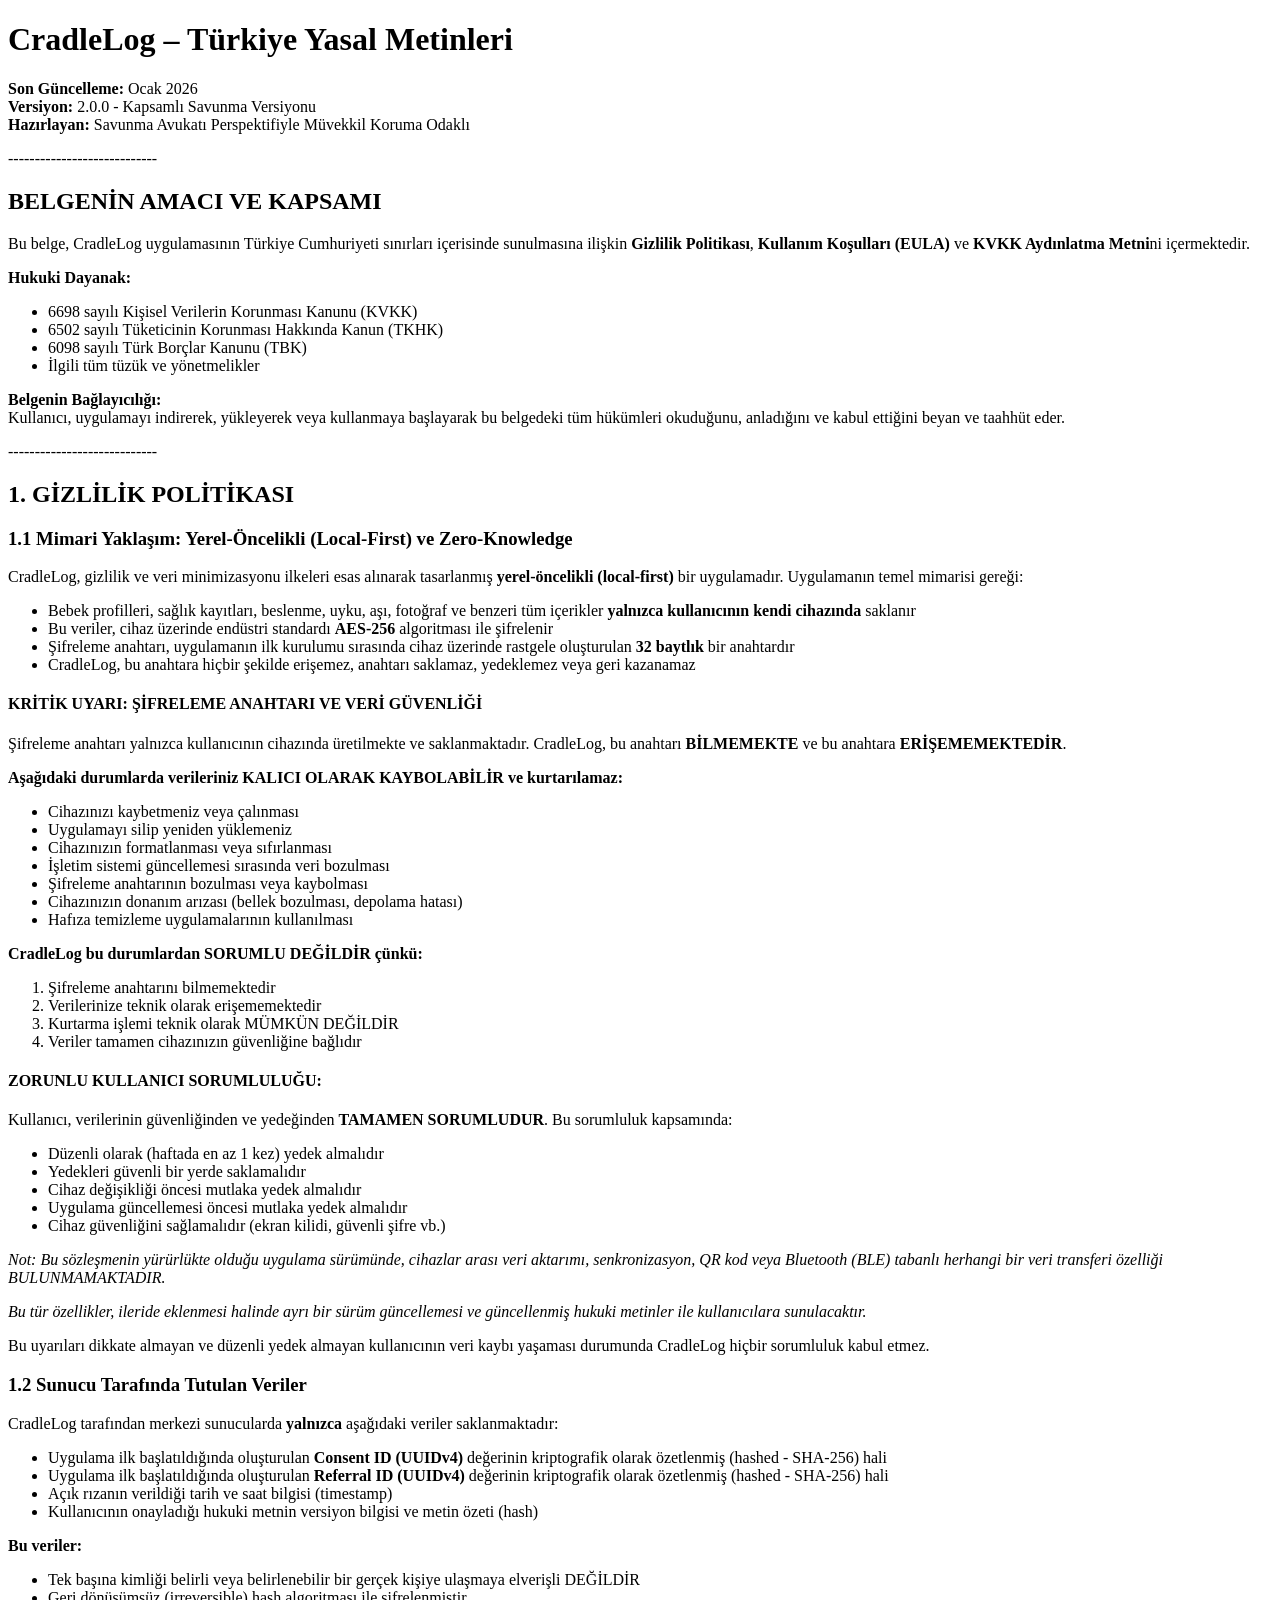
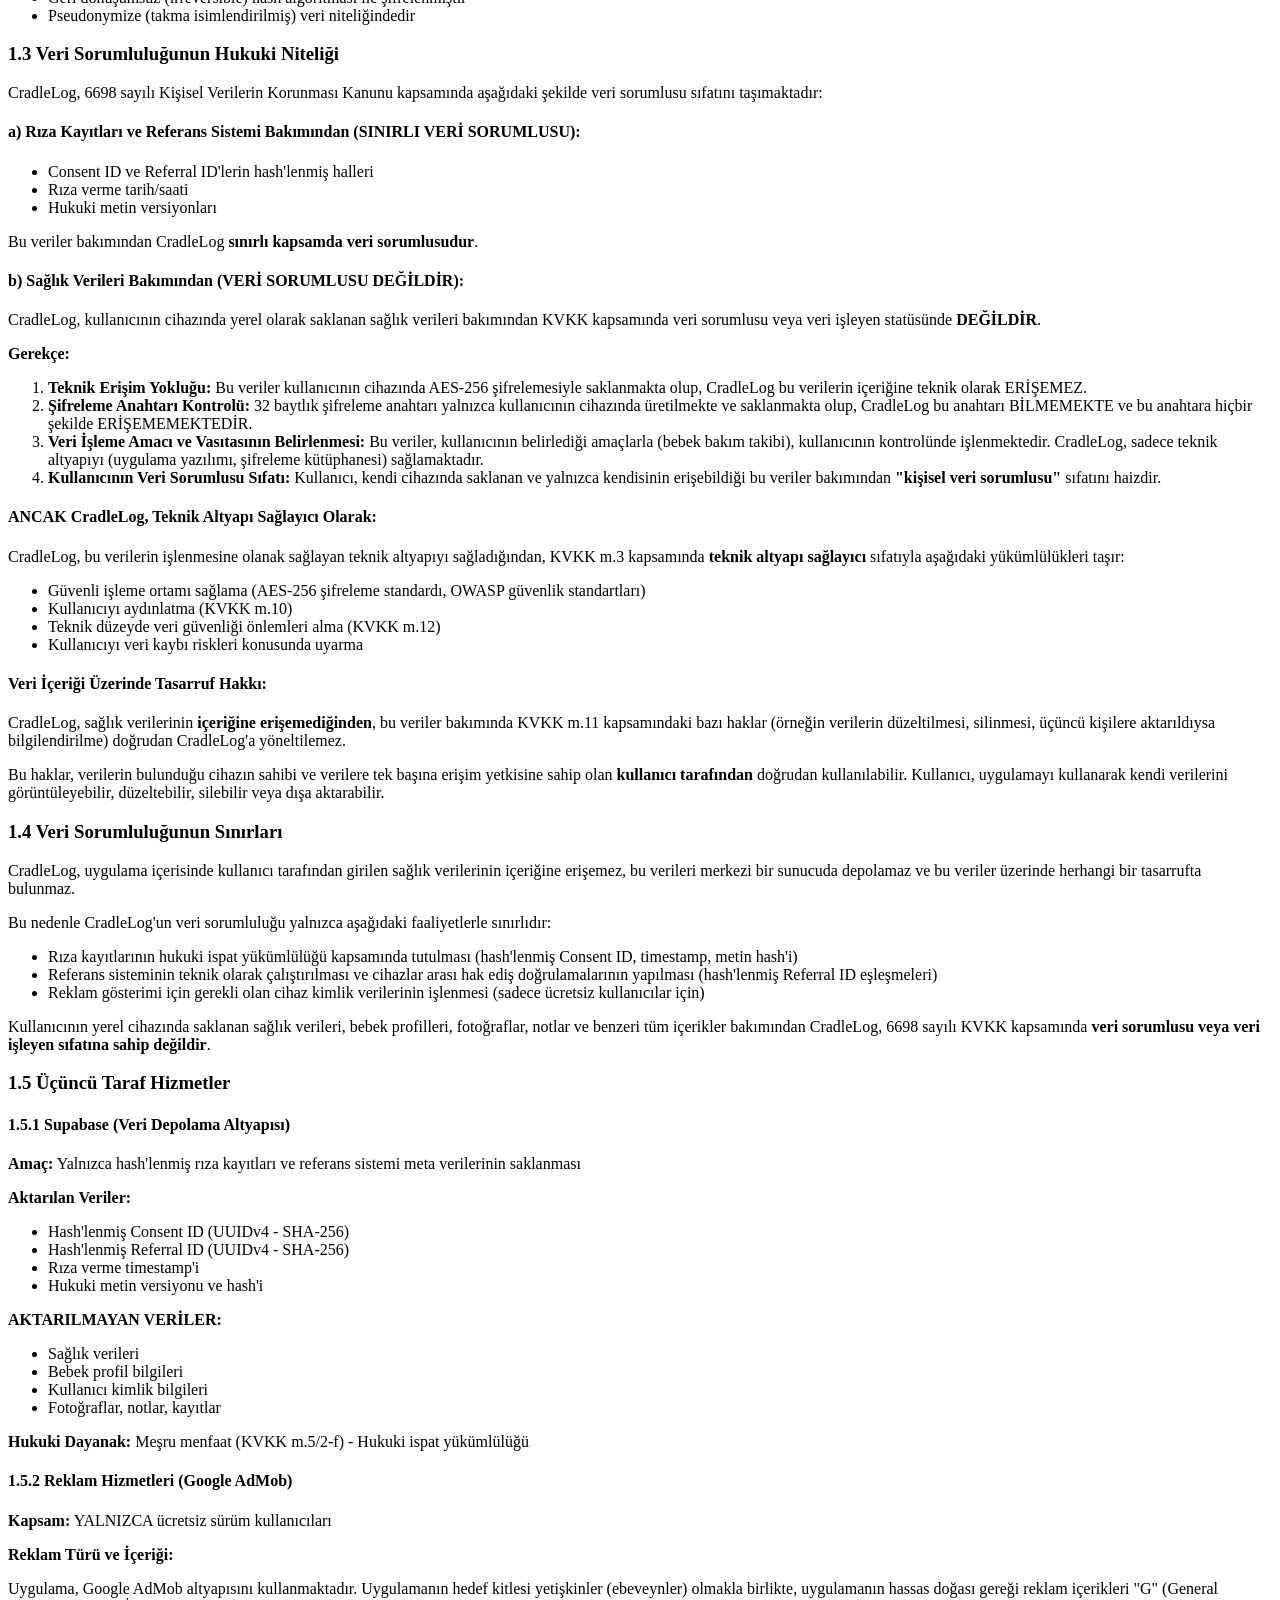
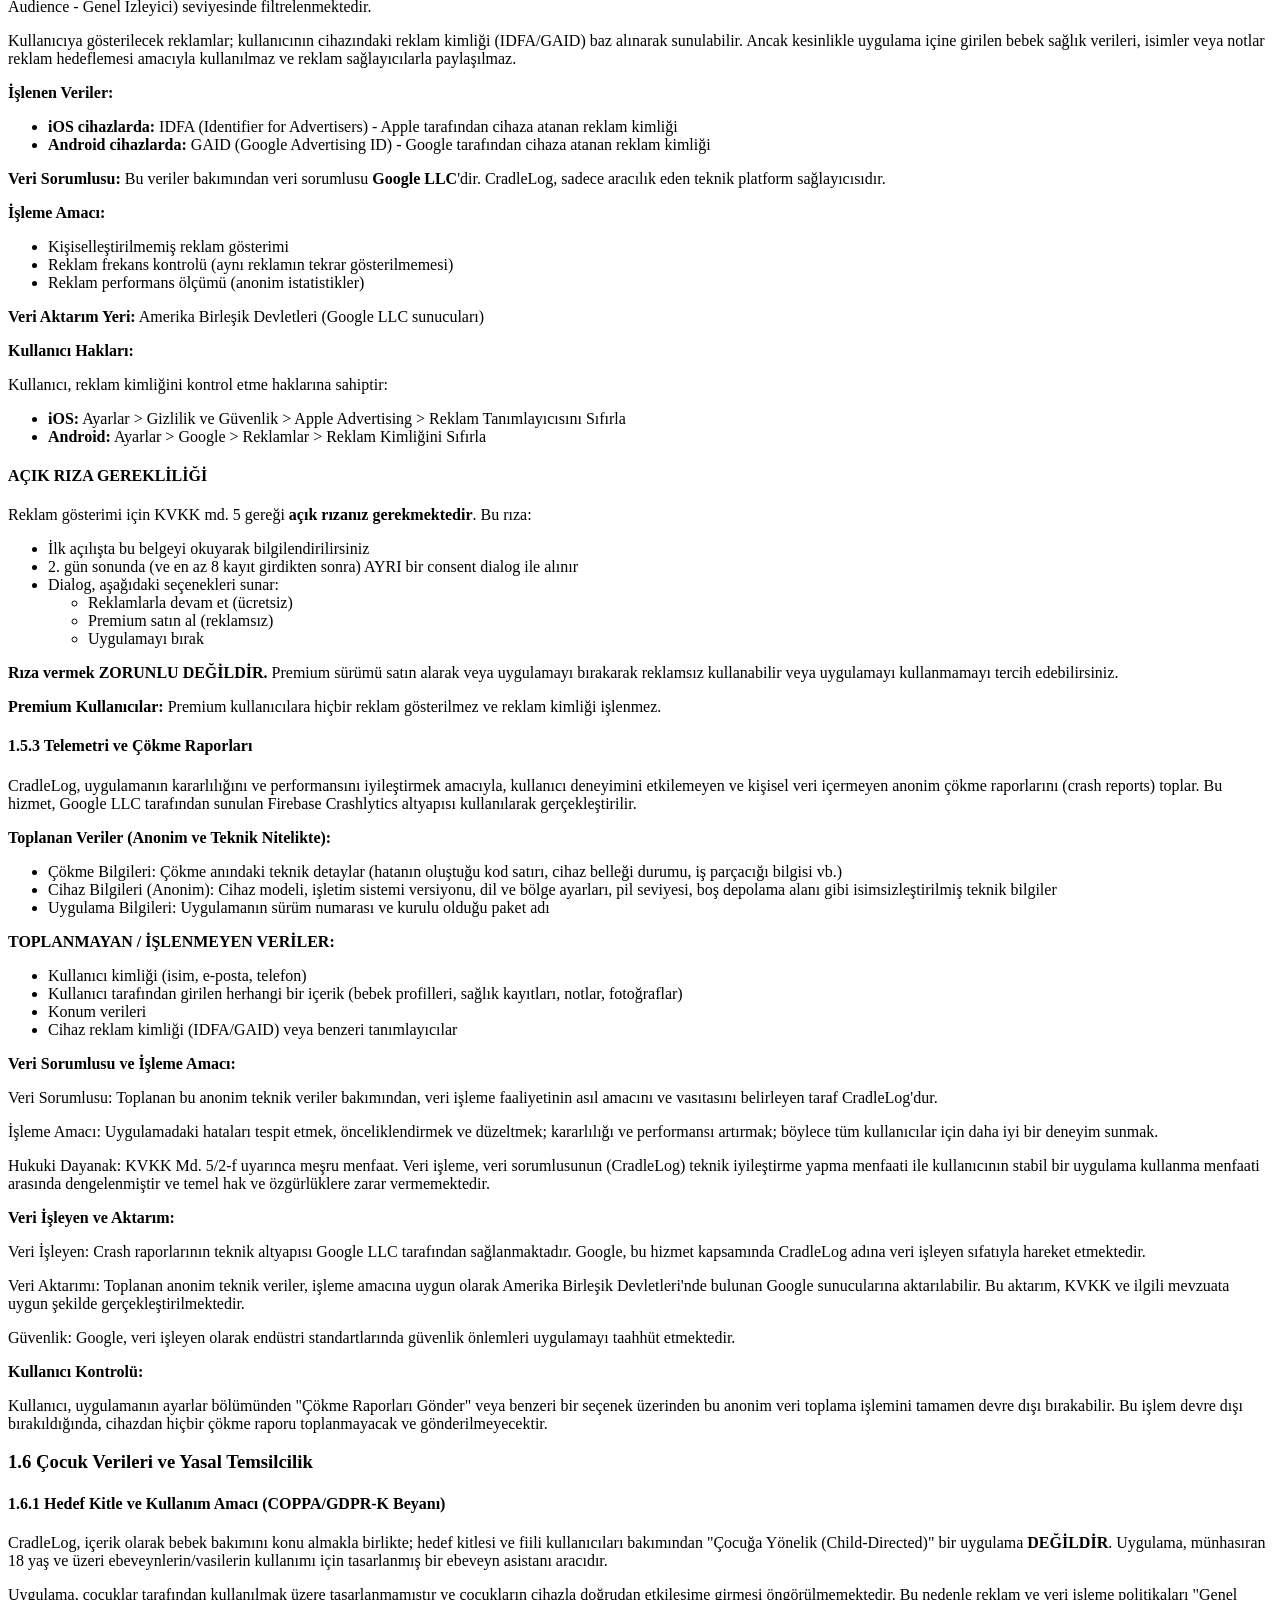
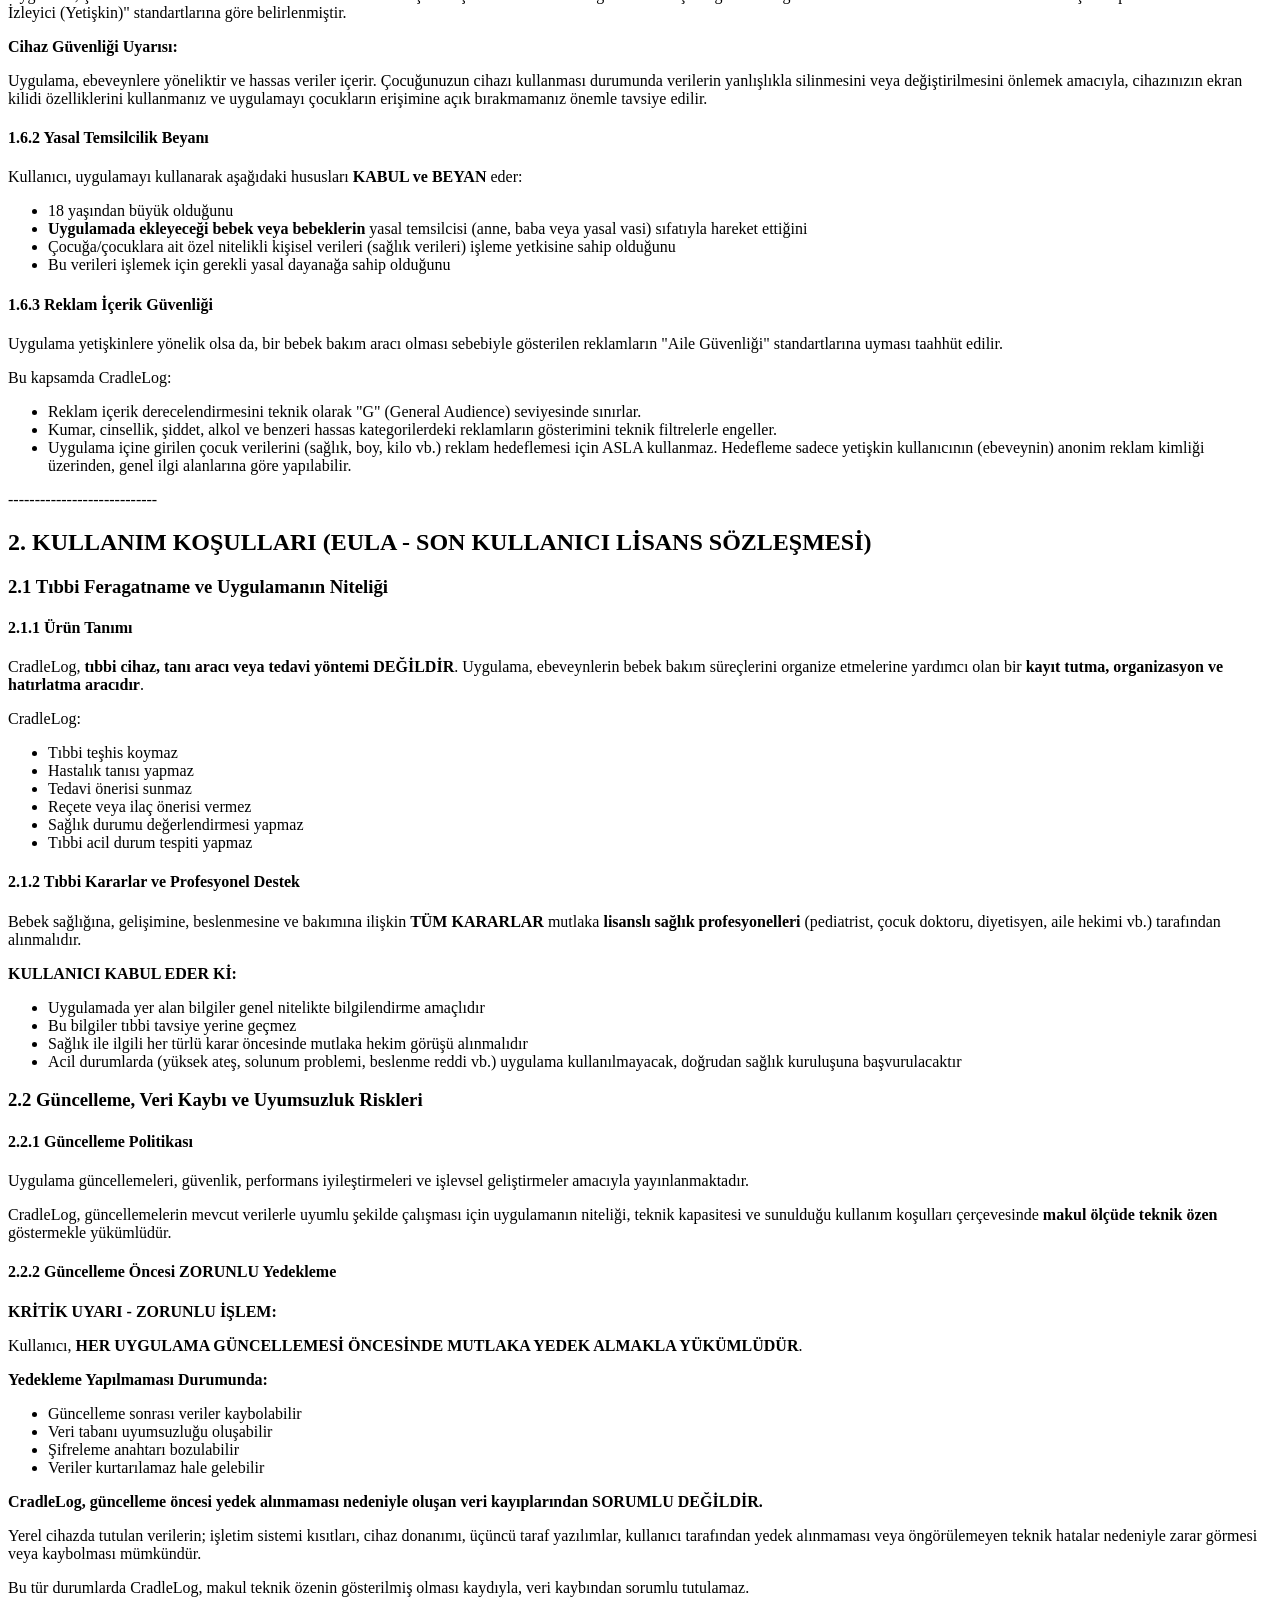
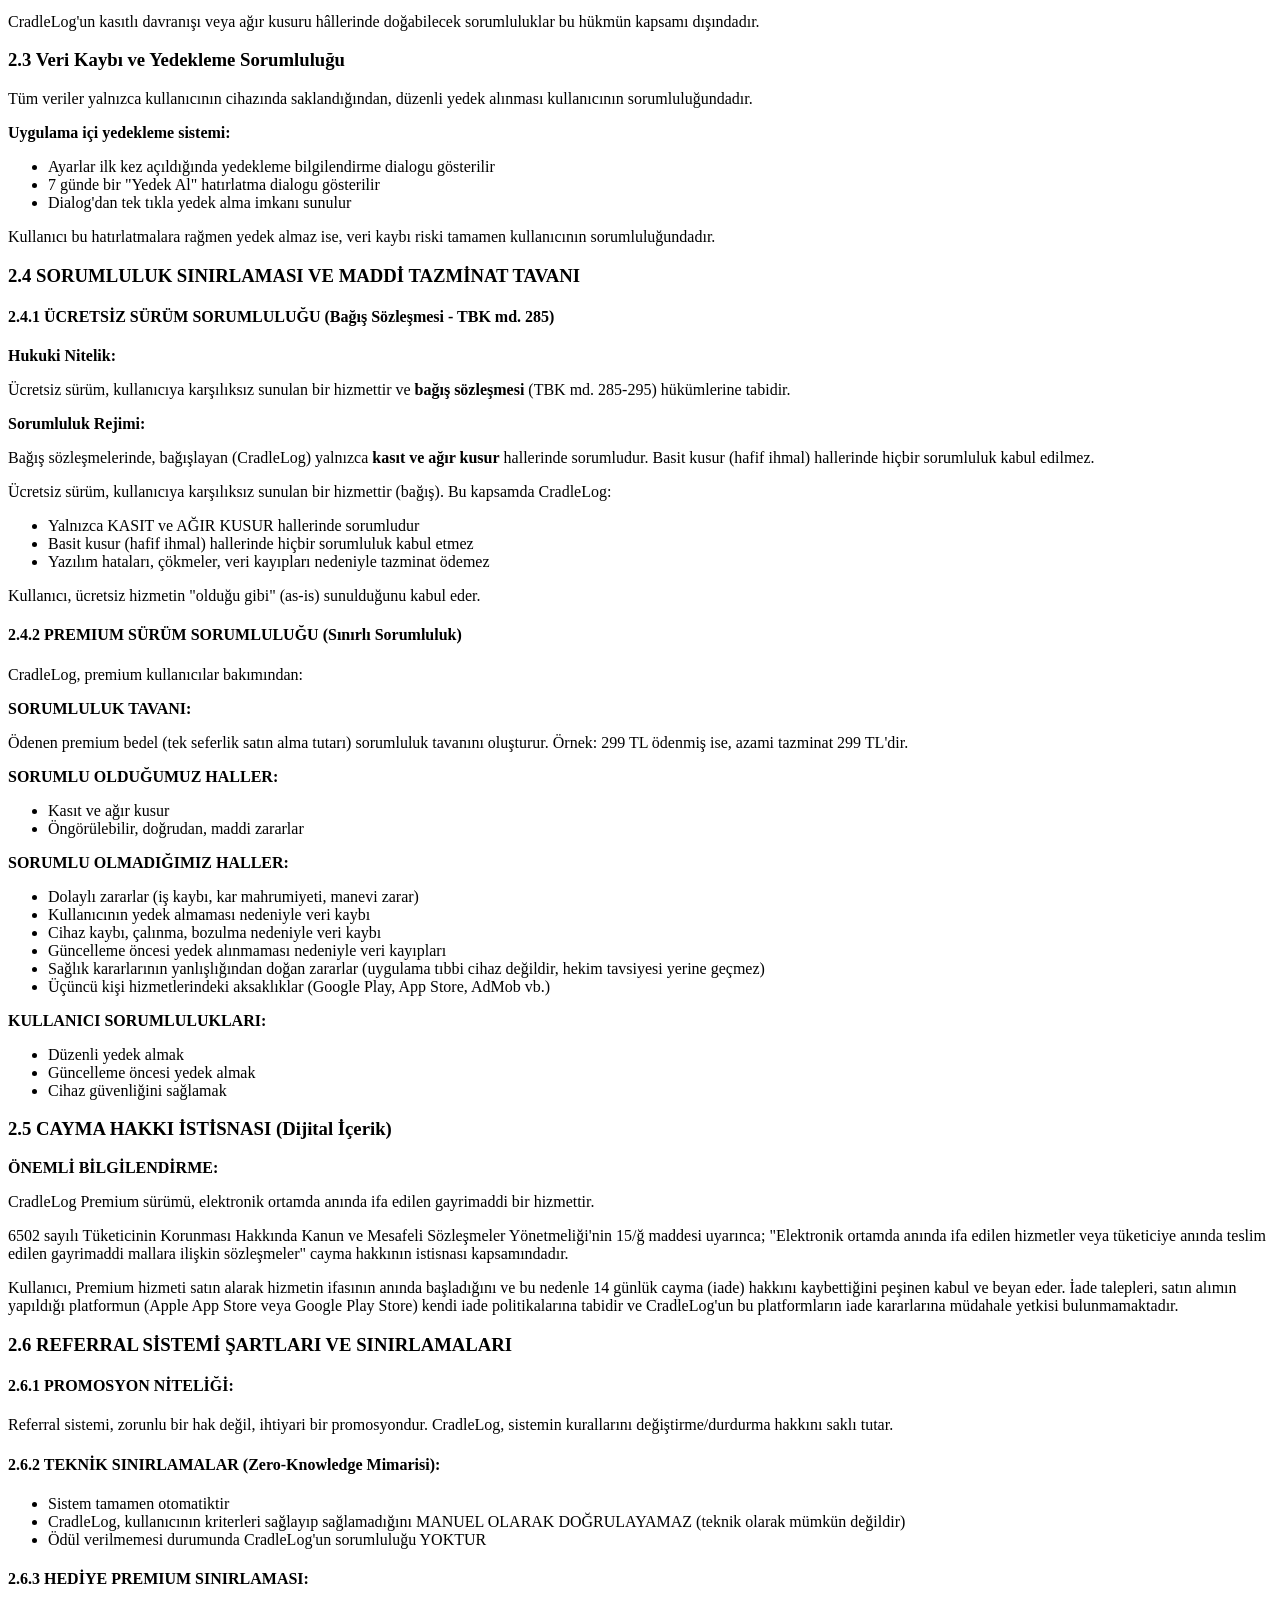
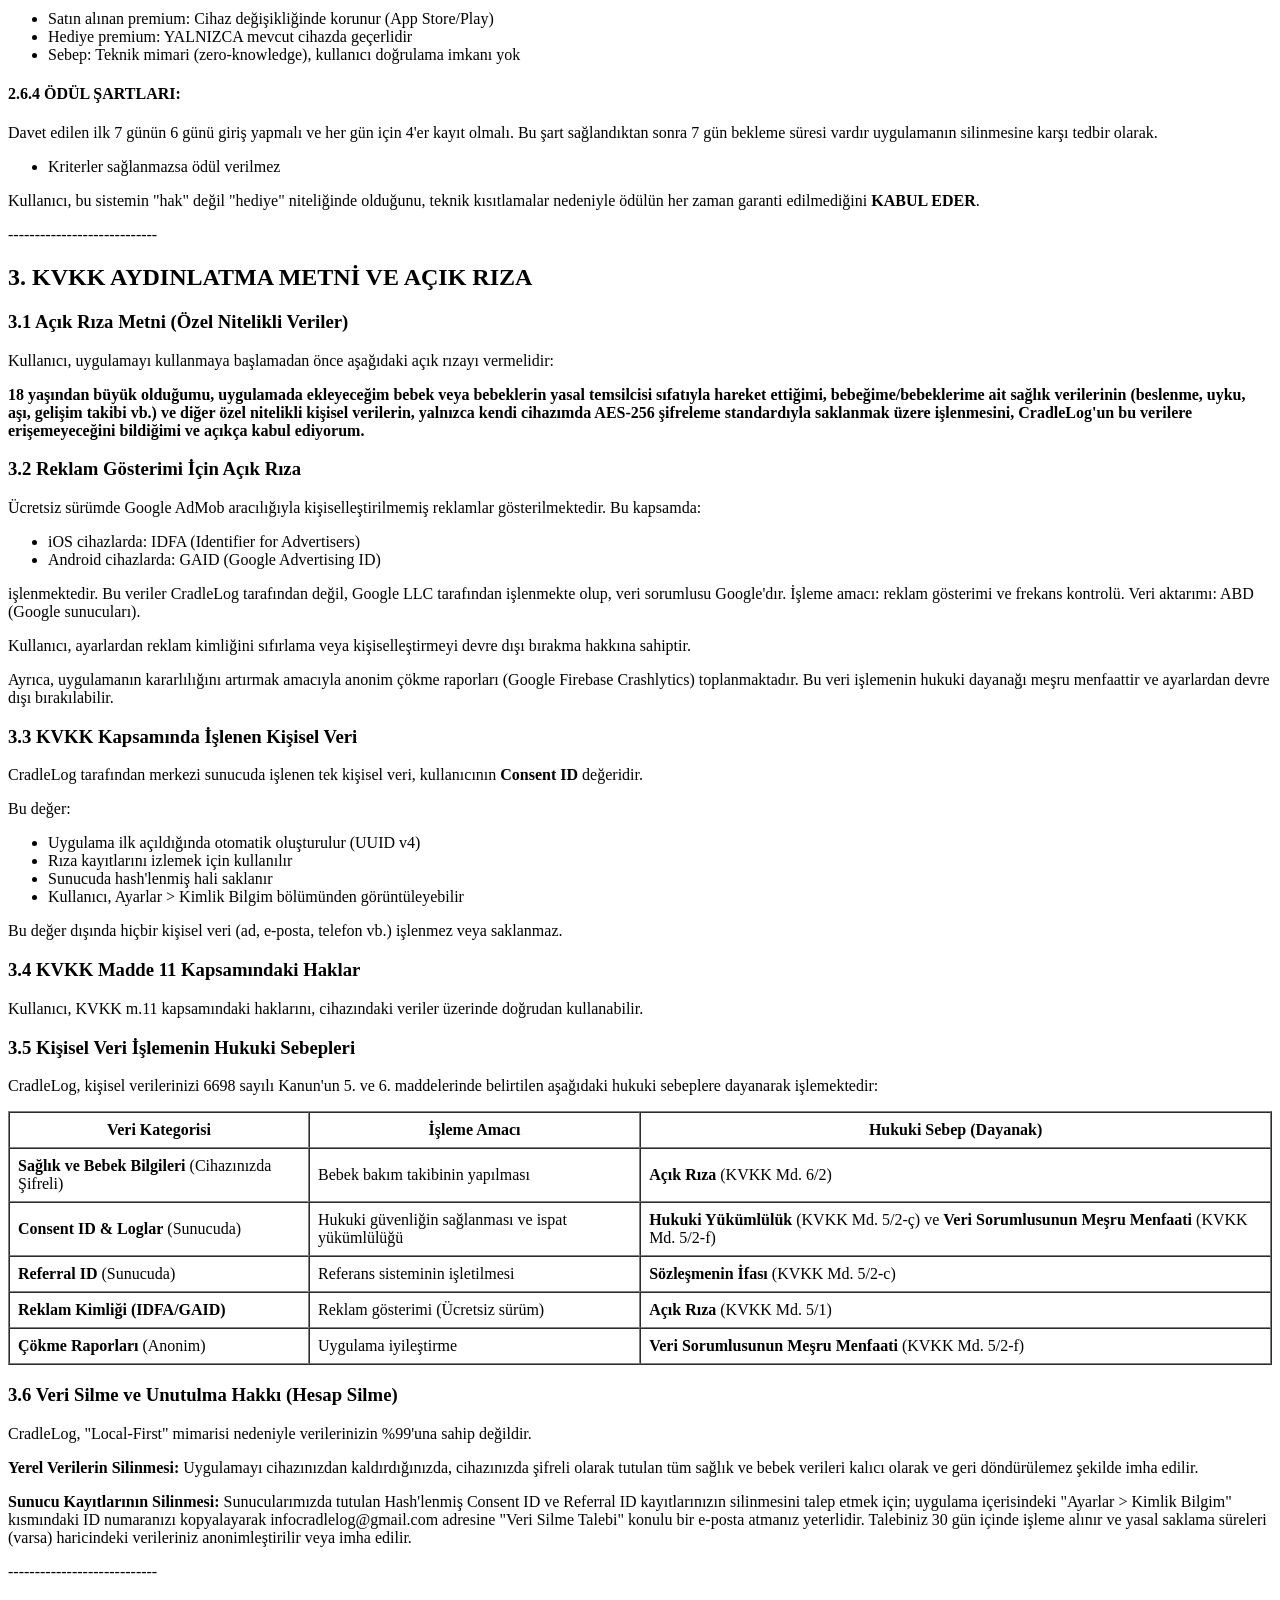
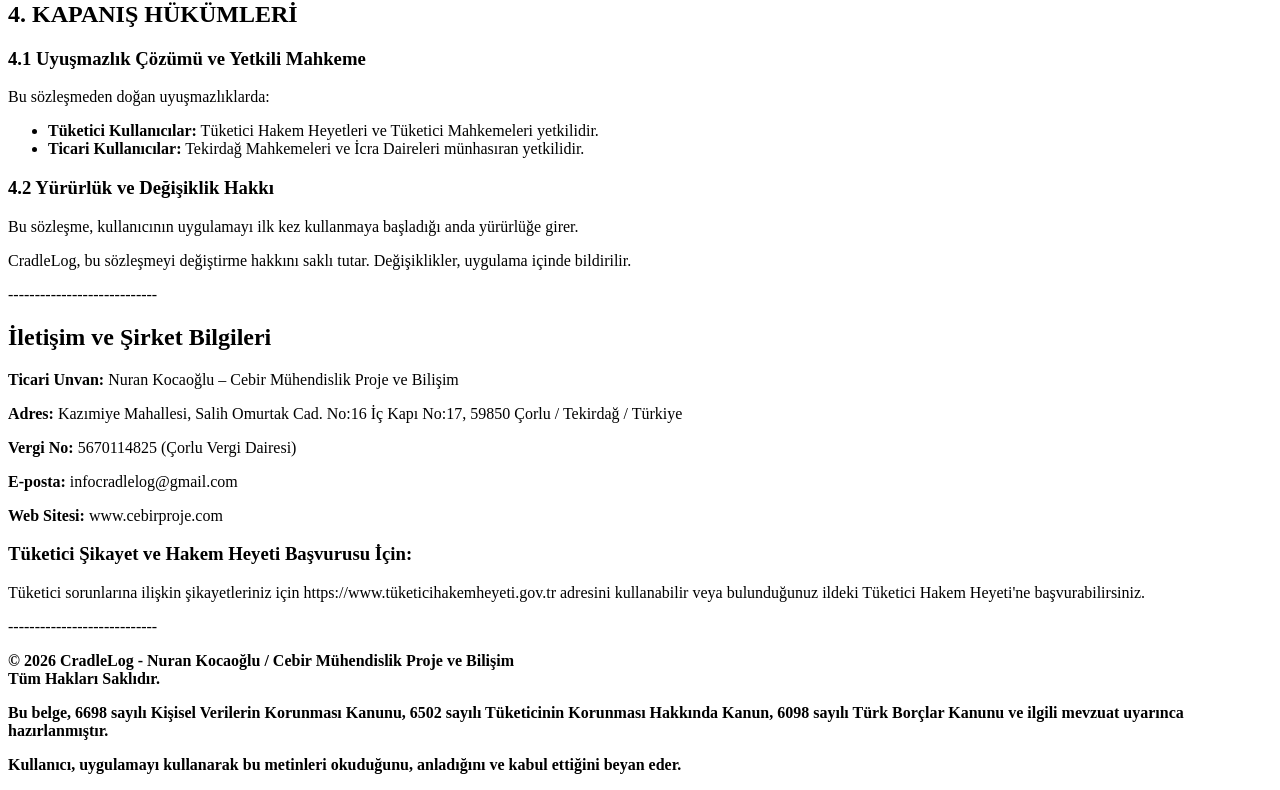
==== commit ace57e9c: "Update index.html" ====
--- a/index.html
+++ b/index.html
@@ -455,7 +455,7 @@
 
 <p>Kullanıcı, bu sistemin "hak" değil "hediye" niteliğinde olduğunu, teknik kısıtlamalar nedeniyle ödülün her zaman garanti edilmediğini <strong>KABUL EDER</strong>.</p>
 
-<hr>
+<p>----------------------------<br>
 
 <h2>3. KVKK AYDINLATMA METNİ VE AÇIK RIZA</h2>
 
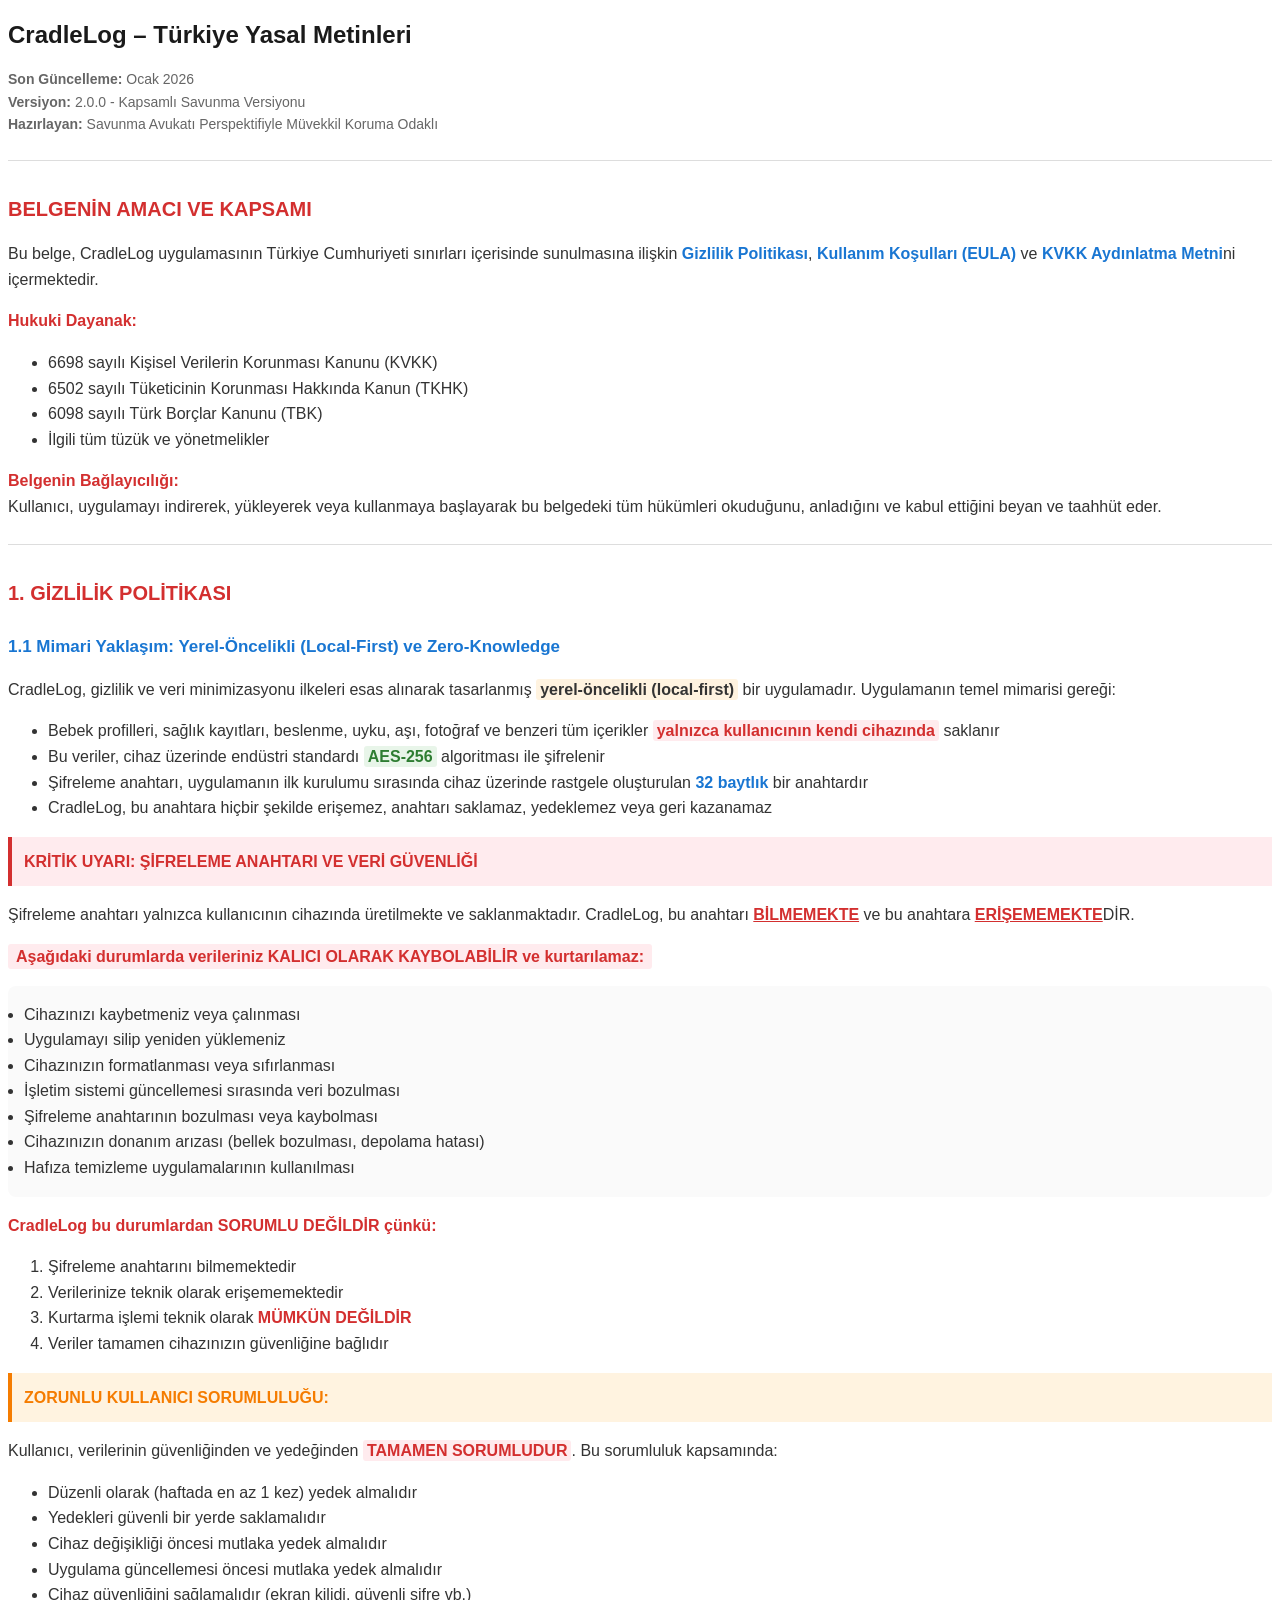
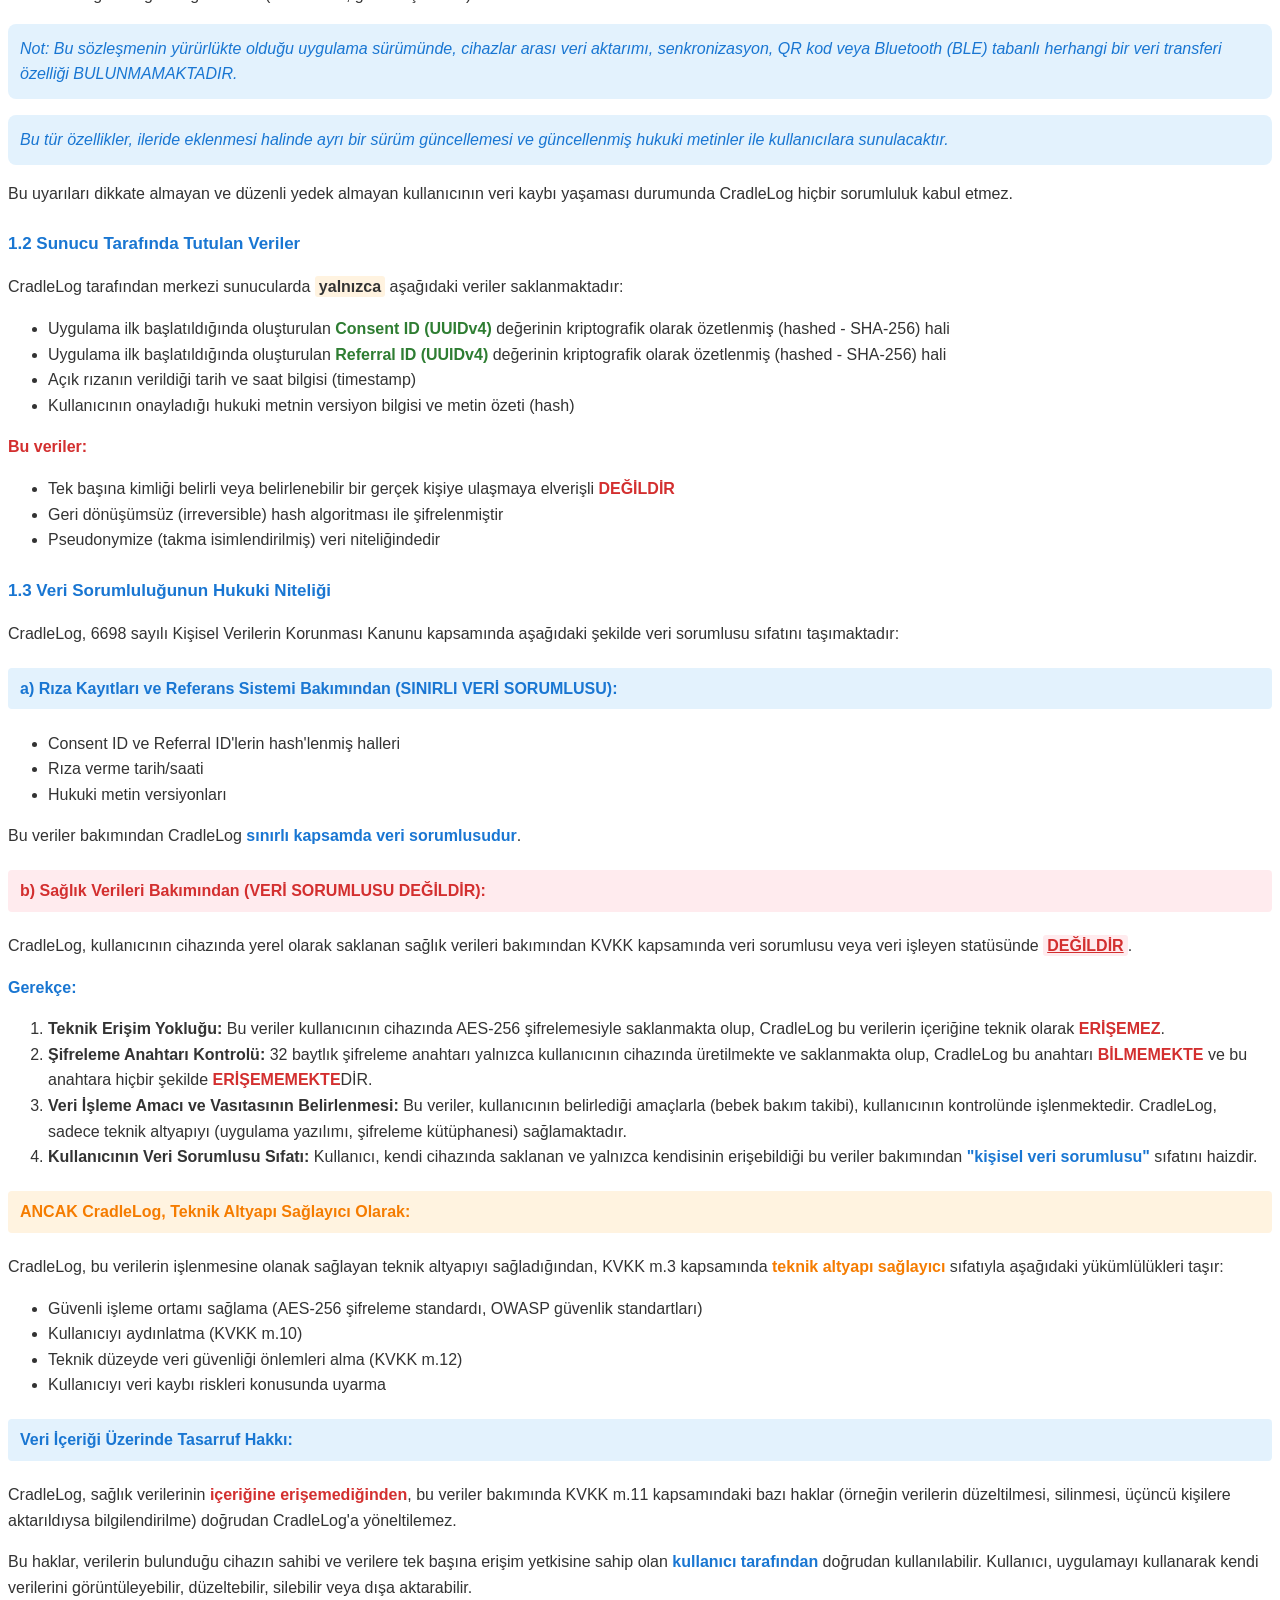
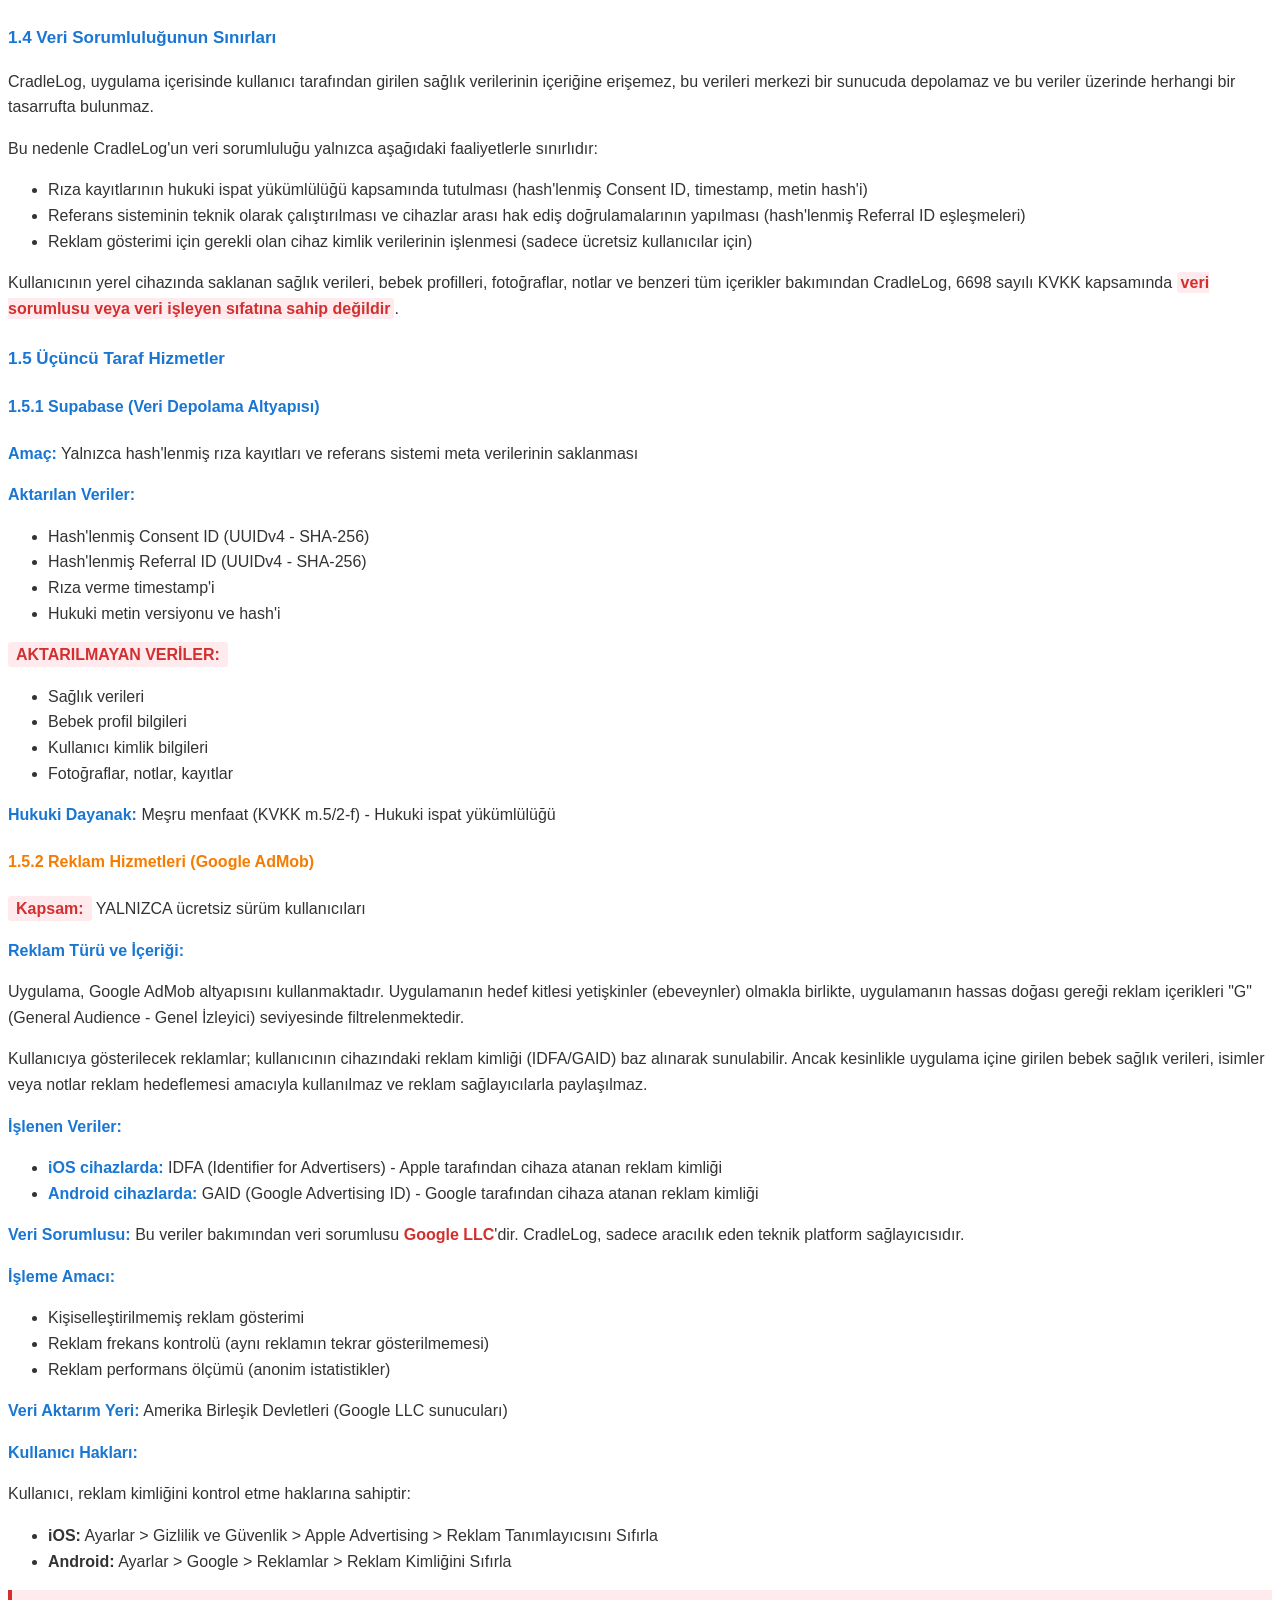
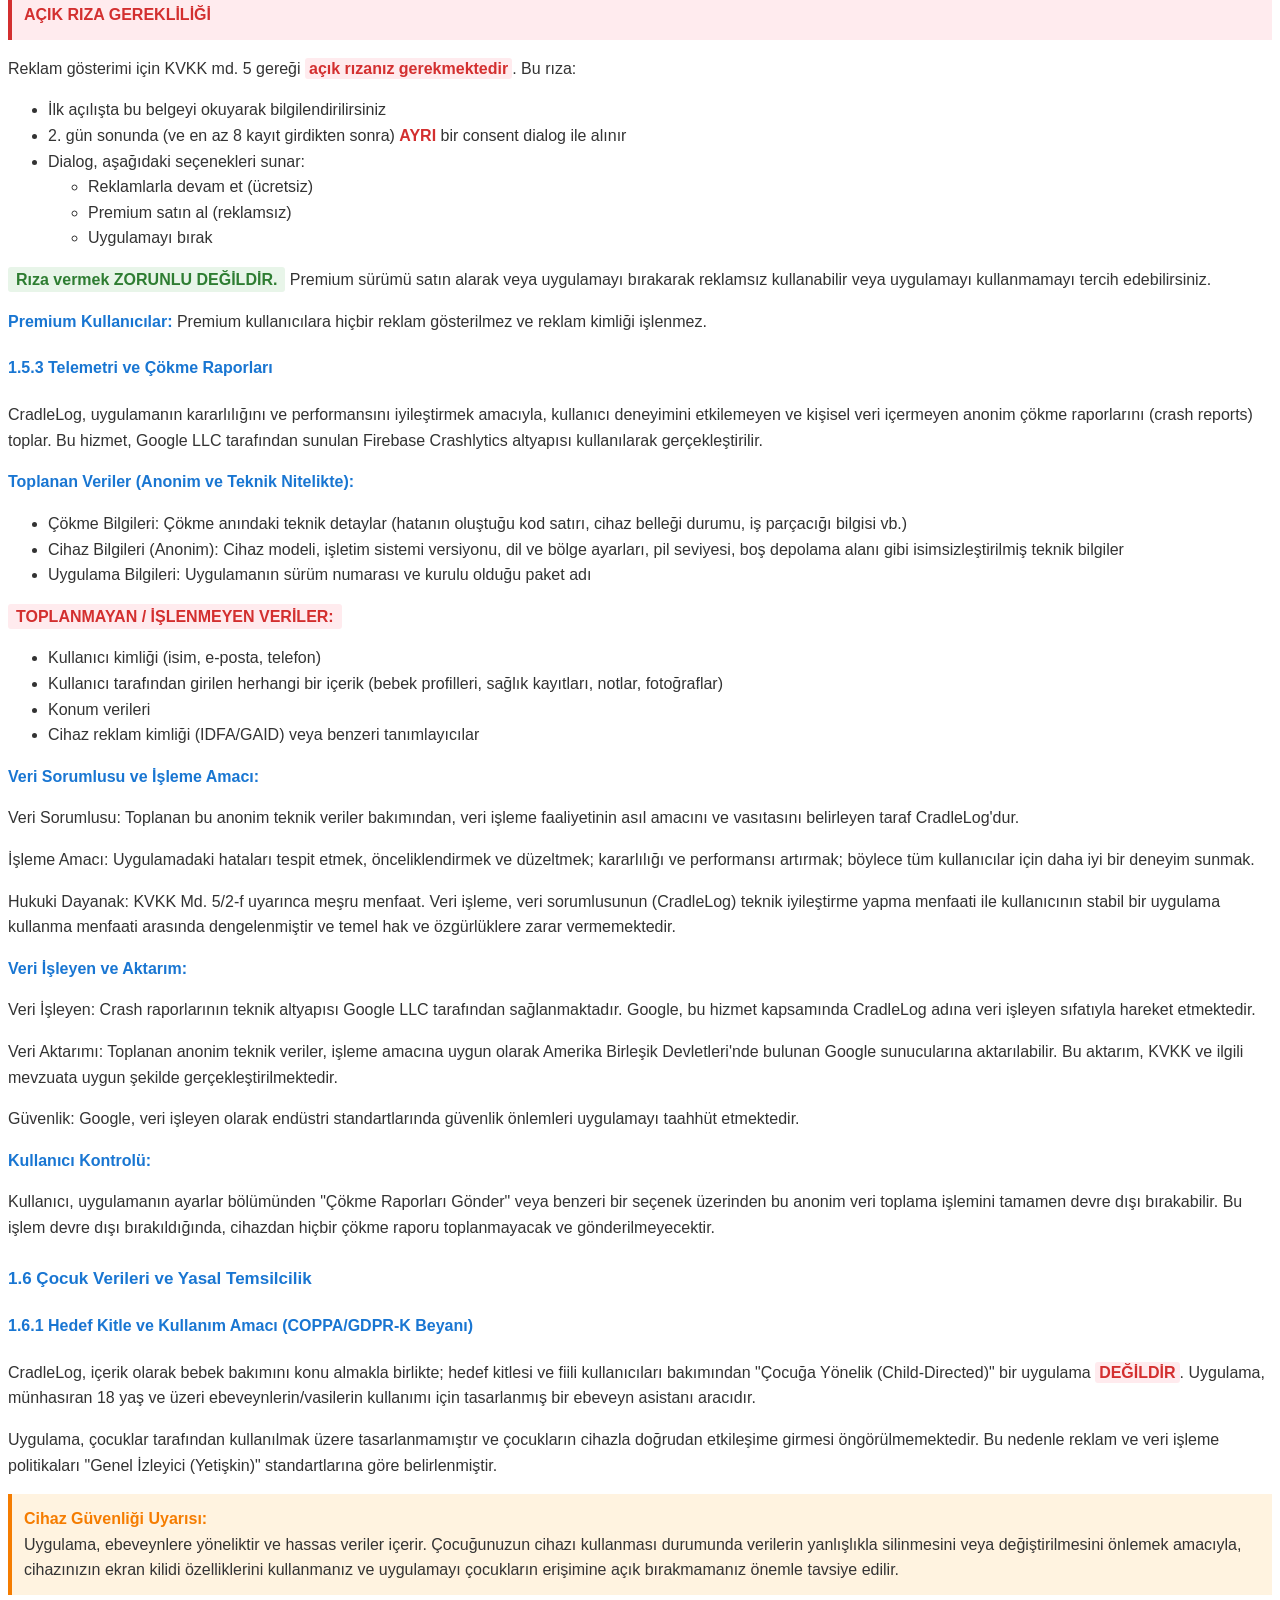
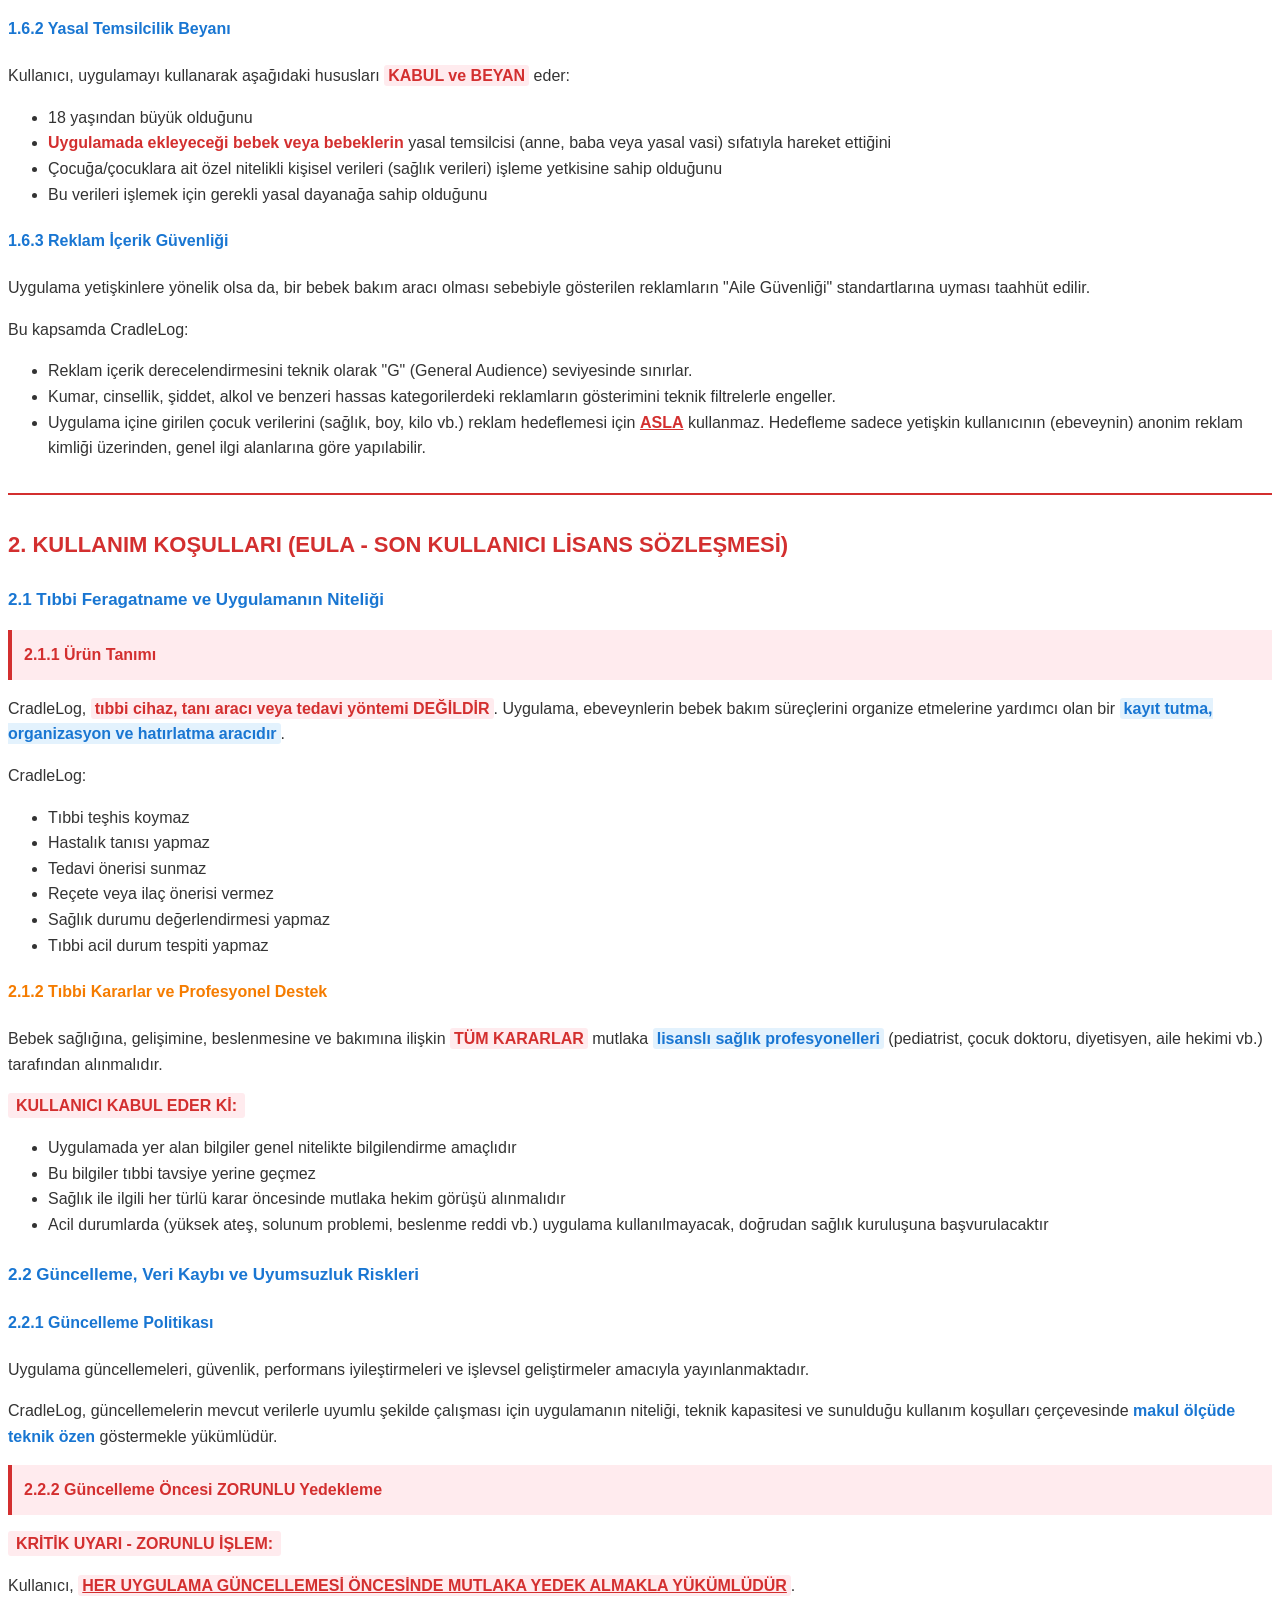
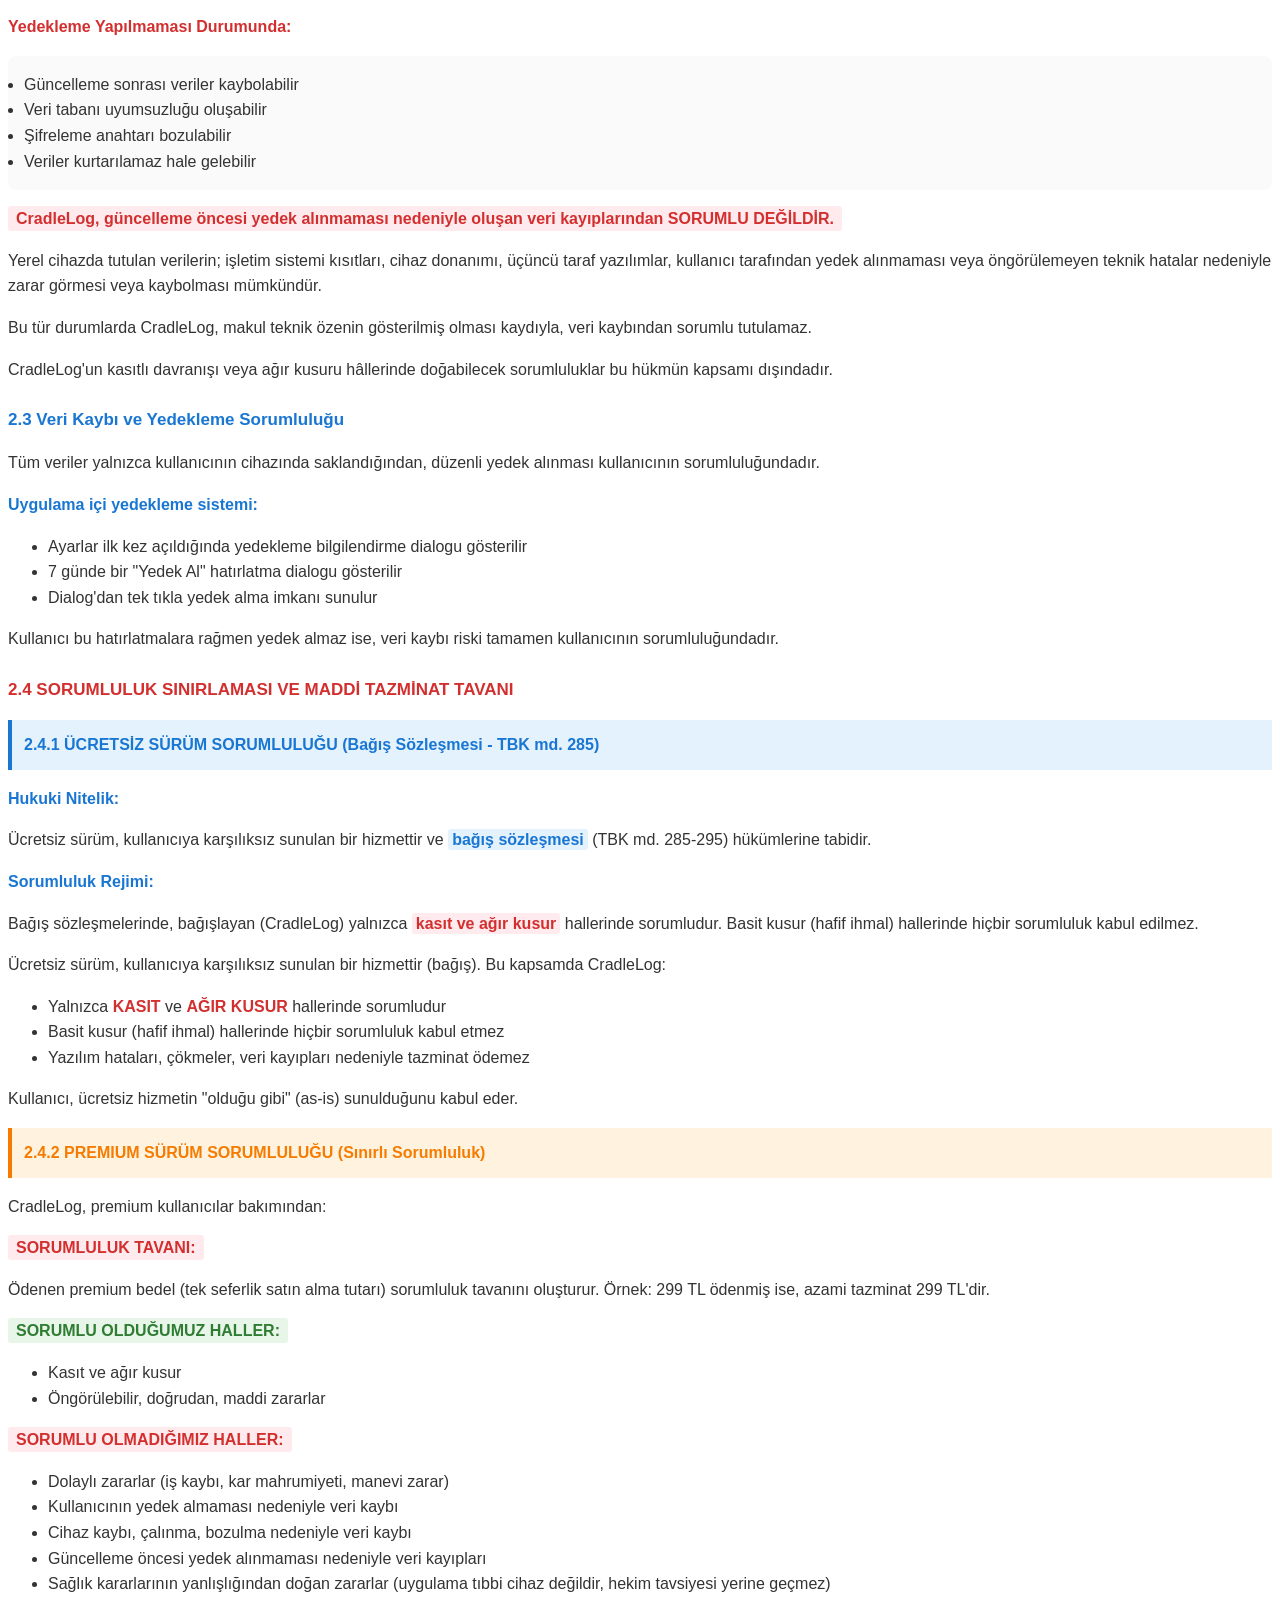
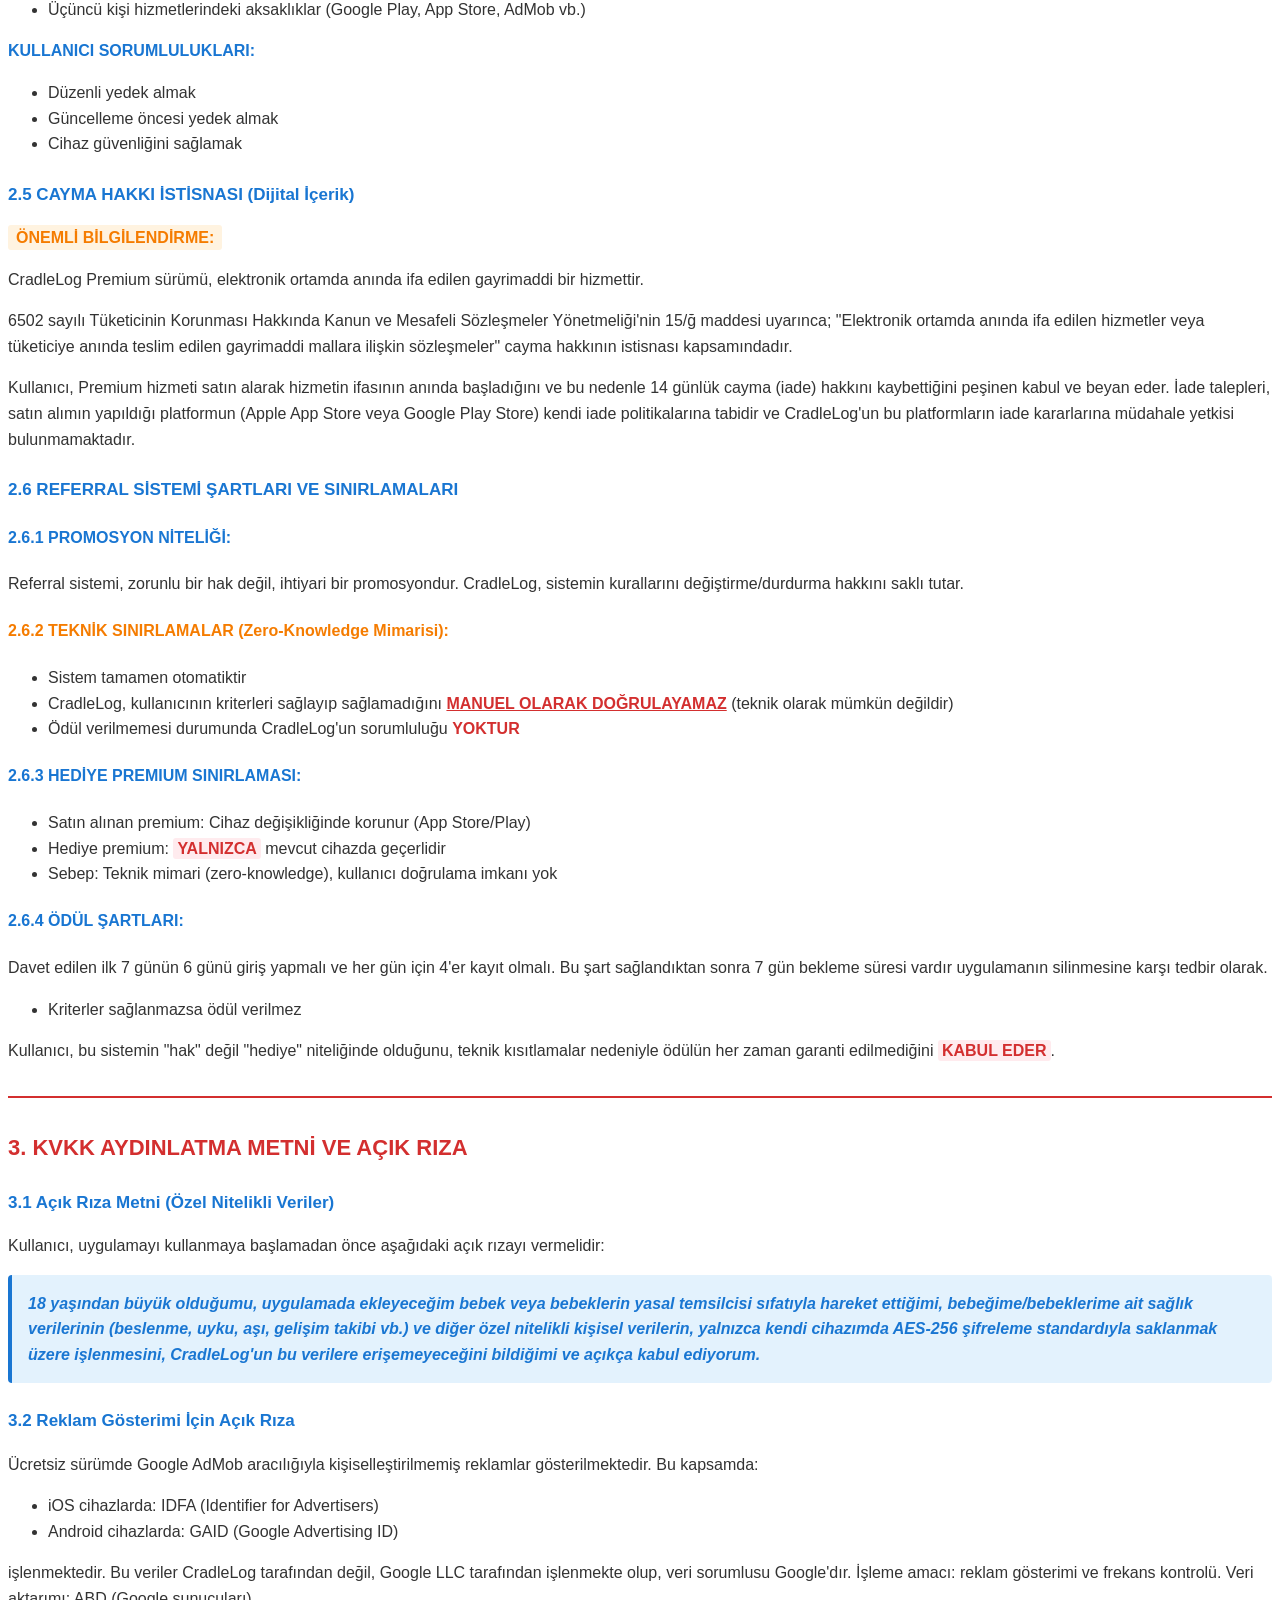
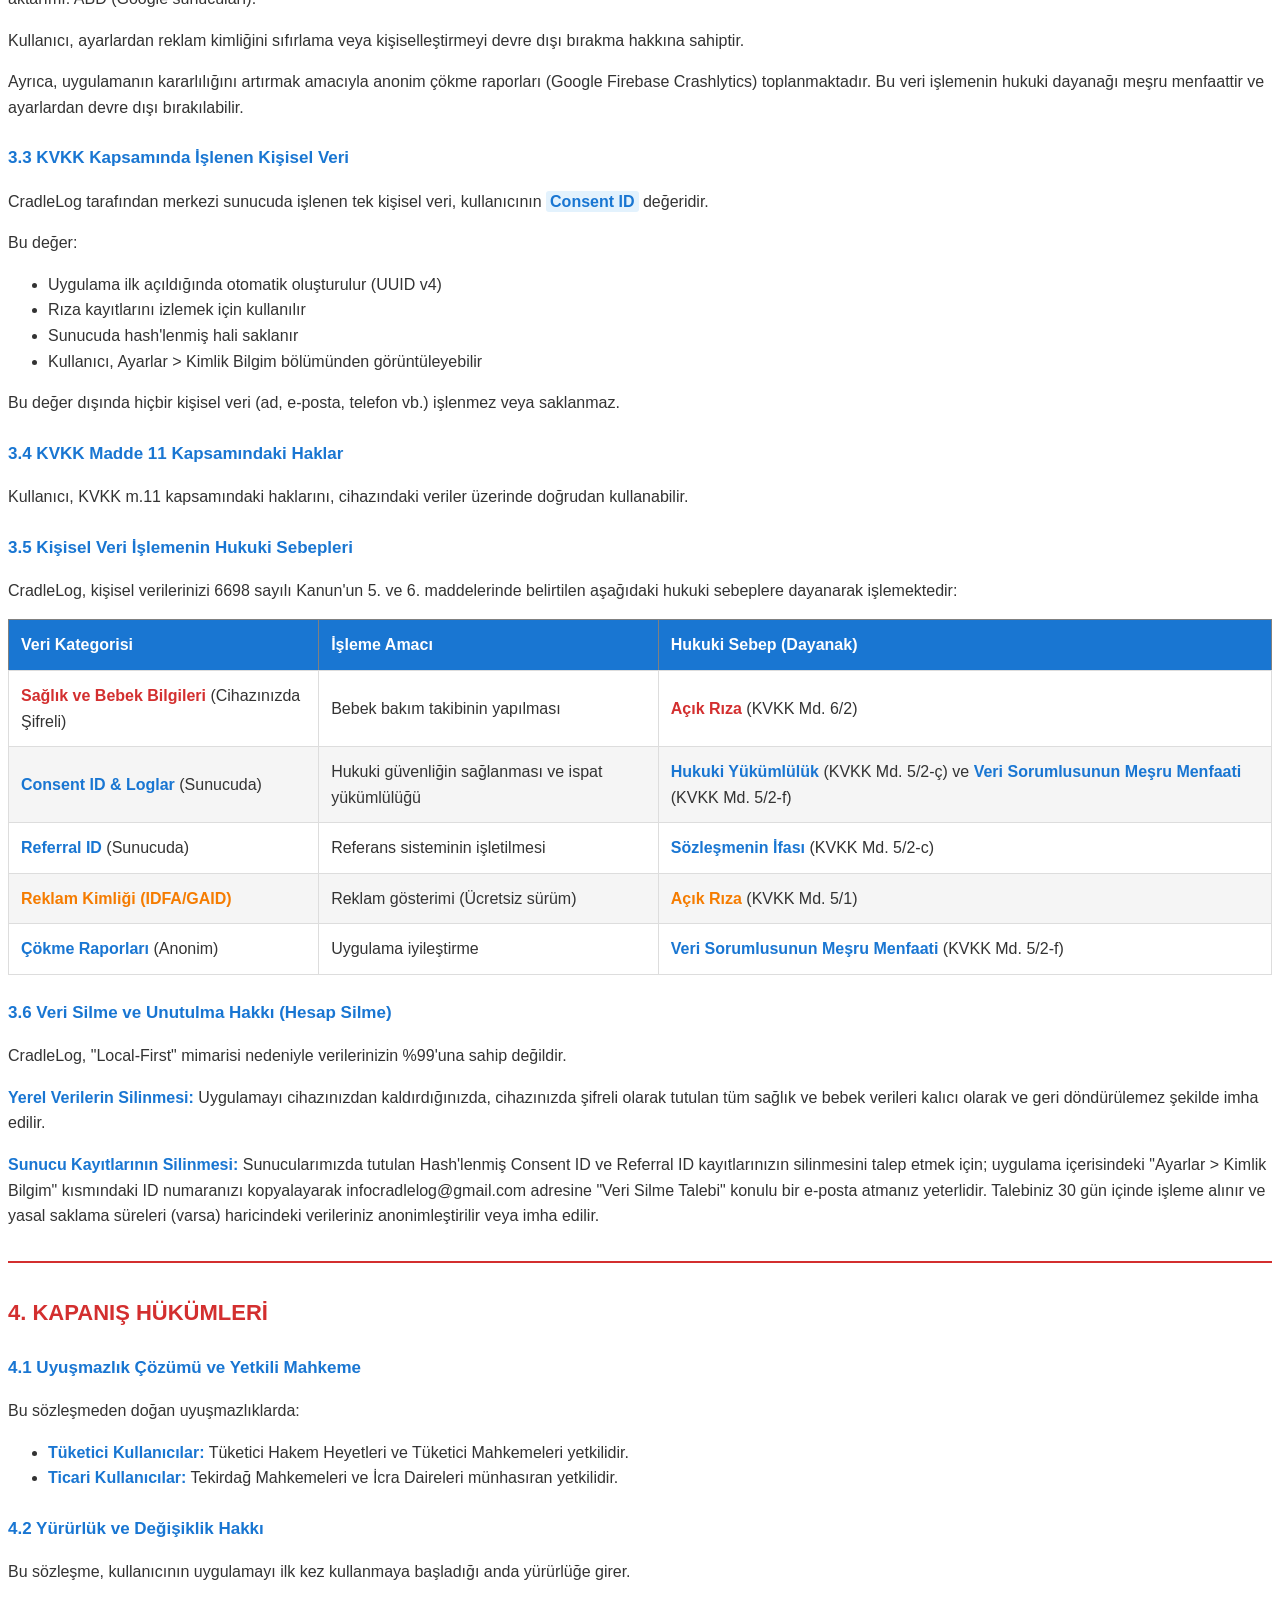
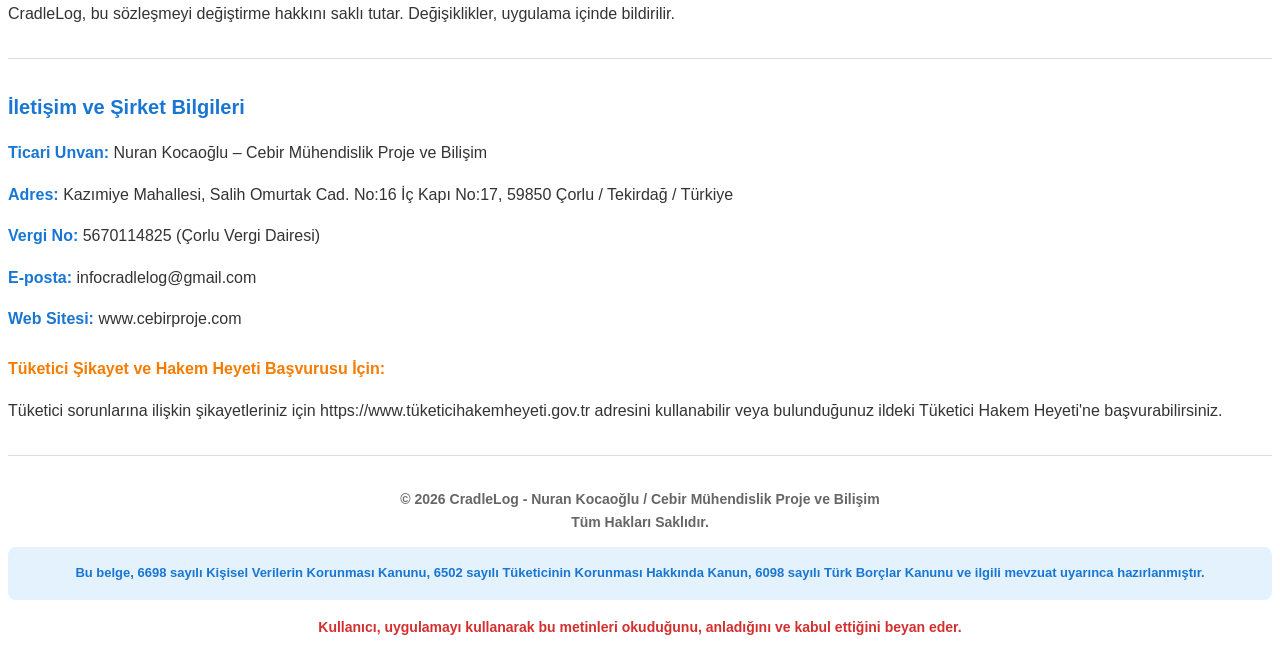
==== commit 7ecd5257: "Update index.html" ====
--- a/index.html
+++ b/index.html
@@ -5,19 +5,21 @@
     <meta name="viewport" content="width=device-width, initial-scale=1.0">
     <title>CradleLog - Gizlilik Politikası ve Kullanım Koşulları</title>
 </head>
-<body>
-
-<h1>CradleLog – Türkiye Yasal Metinleri</h1>
-<p><strong>Son Güncelleme:</strong> Ocak 2026<br>
-<strong>Versiyon:</strong> 2.0.0 - Kapsamlı Savunma Versiyonu<br>
-<strong>Hazırlayan:</strong> Savunma Avukatı Perspektifiyle Müvekkil Koruma Odaklı</p>
-
-<p>----------------------------<br>
-
-<h2>BELGENİN AMACI VE KAPSAMI</h2>
-<p>Bu belge, CradleLog uygulamasının Türkiye Cumhuriyeti sınırları içerisinde sunulmasına ilişkin <strong>Gizlilik Politikası</strong>, <strong>Kullanım Koşulları (EULA)</strong> ve <strong>KVKK Aydınlatma Metni</strong>ni içermektedir.</p>
-
-<p><strong>Hukuki Dayanak:</strong></p>
+<body style="font-family: -apple-system, BlinkMacSystemFont, 'Segoe UI', Roboto, Helvetica, Arial, sans-serif; line-height: 1.6; color: #333;">
+
+<h1 style="color: #1a1a1a; font-size: 24px; margin-bottom: 8px;">CradleLog – Türkiye Yasal Metinleri</h1>
+<p style="color: #666; font-size: 14px; margin-bottom: 24px;">
+    <strong>Son Güncelleme:</strong> Ocak 2026<br>
+    <strong>Versiyon:</strong> 2.0.0 - Kapsamlı Savunma Versiyonu<br>
+    <strong>Hazırlayan:</strong> Savunma Avukatı Perspektifiyle Müvekkil Koruma Odaklı
+</p>
+
+<hr style="border: none; border-top: 1px solid #ddd; margin: 24px 0;">
+
+<h2 style="color: #d32f2f; font-size: 20px; margin-top: 32px;">BELGENİN AMACI VE KAPSAMI</h2>
+<p>Bu belge, CradleLog uygulamasının Türkiye Cumhuriyeti sınırları içerisinde sunulmasına ilişkin <strong style="color: #1976d2;">Gizlilik Politikası</strong>, <strong style="color: #1976d2;">Kullanım Koşulları (EULA)</strong> ve <strong style="color: #1976d2;">KVKK Aydınlatma Metni</strong>ni içermektedir.</p>
+
+<p><strong style="color: #d32f2f;">Hukuki Dayanak:</strong></p>
 <ul>
 <li>6698 sayılı Kişisel Verilerin Korunması Kanunu (KVKK)</li>
 <li>6502 sayılı Tüketicinin Korunması Hakkında Kanun (TKHK)</li>
@@ -25,31 +27,31 @@
 <li>İlgili tüm tüzük ve yönetmelikler</li>
 </ul>
 
-<p><strong>Belgenin Bağlayıcılığı:</strong><br>
+<p><strong style="color: #d32f2f;">Belgenin Bağlayıcılığı:</strong><br>
 Kullanıcı, uygulamayı indirerek, yükleyerek veya kullanmaya başlayarak bu belgedeki tüm hükümleri okuduğunu, anladığını ve kabul ettiğini beyan ve taahhüt eder.</p>
 
-<p>----------------------------<br>
-
-<h2>1. GİZLİLİK POLİTİKASI</h2>
-
-<h3>1.1 Mimari Yaklaşım: Yerel-Öncelikli (Local-First) ve Zero-Knowledge</h3>
-
-<p>CradleLog, gizlilik ve veri minimizasyonu ilkeleri esas alınarak tasarlanmış <strong>yerel-öncelikli (local-first)</strong> bir uygulamadır. Uygulamanın temel mimarisi gereği:</p>
-
-<ul>
-<li>Bebek profilleri, sağlık kayıtları, beslenme, uyku, aşı, fotoğraf ve benzeri tüm içerikler <strong>yalnızca kullanıcının kendi cihazında</strong> saklanır</li>
-<li>Bu veriler, cihaz üzerinde endüstri standardı <strong>AES-256</strong> algoritması ile şifrelenir</li>
-<li>Şifreleme anahtarı, uygulamanın ilk kurulumu sırasında cihaz üzerinde rastgele oluşturulan <strong>32 baytlık</strong> bir anahtardır</li>
+<hr style="border: none; border-top: 1px solid #ddd; margin: 24px 0;">
+
+<h2 style="color: #d32f2f; font-size: 20px; margin-top: 32px;">1. GİZLİLİK POLİTİKASI</h2>
+
+<h3 style="color: #1976d2; font-size: 17px; margin-top: 24px;">1.1 Mimari Yaklaşım: Yerel-Öncelikli (Local-First) ve Zero-Knowledge</h3>
+
+<p>CradleLog, gizlilik ve veri minimizasyonu ilkeleri esas alınarak tasarlanmış <strong style="background-color: #fff3e0; padding: 2px 4px; border-radius: 3px;">yerel-öncelikli (local-first)</strong> bir uygulamadır. Uygulamanın temel mimarisi gereği:</p>
+
+<ul>
+<li>Bebek profilleri, sağlık kayıtları, beslenme, uyku, aşı, fotoğraf ve benzeri tüm içerikler <strong style="color: #d32f2f; background-color: #ffebee; padding: 2px 4px; border-radius: 3px;">yalnızca kullanıcının kendi cihazında</strong> saklanır</li>
+<li>Bu veriler, cihaz üzerinde endüstri standardı <strong style="color: #2e7d32; background-color: #e8f5e9; padding: 2px 4px; border-radius: 3px;">AES-256</strong> algoritması ile şifrelenir</li>
+<li>Şifreleme anahtarı, uygulamanın ilk kurulumu sırasında cihaz üzerinde rastgele oluşturulan <strong style="color: #1976d2;">32 baytlık</strong> bir anahtardır</li>
 <li>CradleLog, bu anahtara hiçbir şekilde erişemez, anahtarı saklamaz, yedeklemez veya geri kazanamaz</li>
 </ul>
 
-<h4>KRİTİK UYARI: ŞİFRELEME ANAHTARI VE VERİ GÜVENLİĞİ</h4>
-
-<p>Şifreleme anahtarı yalnızca kullanıcının cihazında üretilmekte ve saklanmaktadır. CradleLog, bu anahtarı <strong>BİLMEMEKTE</strong> ve bu anahtara <strong>ERİŞEMEMEKTEDİR</strong>.</p>
-
-<p><strong>Aşağıdaki durumlarda verileriniz KALICI OLARAK KAYBOLABİLİR ve kurtarılamaz:</strong></p>
-
-<ul>
+<h4 style="color: #d32f2f; background-color: #ffebee; padding: 12px; border-left: 4px solid #d32f2f; margin: 16px 0;">KRİTİK UYARI: ŞİFRELEME ANAHTARI VE VERİ GÜVENLİĞİ</h4>
+
+<p>Şifreleme anahtarı yalnızca kullanıcının cihazında üretilmekte ve saklanmaktadır. CradleLog, bu anahtarı <strong style="color: #d32f2f; text-decoration: underline;">BİLMEMEKTE</strong> ve bu anahtara <strong style="color: #d32f2f; text-decoration: underline;">ERİŞEMEMEKTE</strong>DİR.</p>
+
+<p><strong style="color: #d32f2f; background-color: #ffebee; padding: 4px 8px; border-radius: 3px;">Aşağıdaki durumlarda verileriniz KALICI OLARAK KAYBOLABİLİR ve kurtarılamaz:</strong></p>
+
+<ul style="background-color: #fafafa; padding: 16px; border-radius: 8px;">
 <li>Cihazınızı kaybetmeniz veya çalınması</li>
 <li>Uygulamayı silip yeniden yüklemeniz</li>
 <li>Cihazınızın formatlanması veya sıfırlanması</li>
@@ -59,18 +61,18 @@
 <li>Hafıza temizleme uygulamalarının kullanılması</li>
 </ul>
 
-<p><strong>CradleLog bu durumlardan SORUMLU DEĞİLDİR çünkü:</strong></p>
+<p><strong style="color: #d32f2f;">CradleLog bu durumlardan SORUMLU DEĞİLDİR çünkü:</strong></p>
 
 <ol>
 <li>Şifreleme anahtarını bilmemektedir</li>
 <li>Verilerinize teknik olarak erişememektedir</li>
-<li>Kurtarma işlemi teknik olarak MÜMKÜN DEĞİLDİR</li>
+<li>Kurtarma işlemi teknik olarak <strong style="color: #d32f2f;">MÜMKÜN DEĞİLDİR</strong></li>
 <li>Veriler tamamen cihazınızın güvenliğine bağlıdır</li>
 </ol>
 
-<h4>ZORUNLU KULLANICI SORUMLULUĞU:</h4>
-
-<p>Kullanıcı, verilerinin güvenliğinden ve yedeğinden <strong>TAMAMEN SORUMLUDUR</strong>. Bu sorumluluk kapsamında:</p>
+<h4 style="color: #f57c00; background-color: #fff3e0; padding: 12px; border-left: 4px solid #f57c00; margin: 16px 0;">ZORUNLU KULLANICI SORUMLULUĞU:</h4>
+
+<p>Kullanıcı, verilerinin güvenliğinden ve yedeğinden <strong style="color: #d32f2f; background-color: #ffebee; padding: 2px 4px; border-radius: 3px;">TAMAMEN SORUMLUDUR</strong>. Bu sorumluluk kapsamında:</p>
 
 <ul>
 <li>Düzenli olarak (haftada en az 1 kez) yedek almalıdır</li>
@@ -80,35 +82,39 @@
 <li>Cihaz güvenliğini sağlamalıdır (ekran kilidi, güvenli şifre vb.)</li>
 </ul>
 
-<p><em>Not: Bu sözleşmenin yürürlükte olduğu uygulama sürümünde, cihazlar arası veri aktarımı, senkronizasyon, QR kod veya Bluetooth (BLE) tabanlı herhangi bir veri transferi özelliği BULUNMAMAKTADIR.</em></p>
-
-<p><em>Bu tür özellikler, ileride eklenmesi halinde ayrı bir sürüm güncellemesi ve güncellenmiş hukuki metinler ile kullanıcılara sunulacaktır.</em></p>
+<p style="background-color: #e3f2fd; padding: 12px; border-radius: 8px; color: #1976d2; font-style: italic;">
+    Not: Bu sözleşmenin yürürlükte olduğu uygulama sürümünde, cihazlar arası veri aktarımı, senkronizasyon, QR kod veya Bluetooth (BLE) tabanlı herhangi bir veri transferi özelliği BULUNMAMAKTADIR.
+</p>
+
+<p style="background-color: #e3f2fd; padding: 12px; border-radius: 8px; color: #1976d2; font-style: italic;">
+    Bu tür özellikler, ileride eklenmesi halinde ayrı bir sürüm güncellemesi ve güncellenmiş hukuki metinler ile kullanıcılara sunulacaktır.
+</p>
 
 <p>Bu uyarıları dikkate almayan ve düzenli yedek almayan kullanıcının veri kaybı yaşaması durumunda CradleLog hiçbir sorumluluk kabul etmez.</p>
 
-<h3>1.2 Sunucu Tarafında Tutulan Veriler</h3>
-
-<p>CradleLog tarafından merkezi sunucularda <strong>yalnızca</strong> aşağıdaki veriler saklanmaktadır:</p>
-
-<ul>
-<li>Uygulama ilk başlatıldığında oluşturulan <strong>Consent ID (UUIDv4)</strong> değerinin kriptografik olarak özetlenmiş (hashed - SHA-256) hali</li>
-<li>Uygulama ilk başlatıldığında oluşturulan <strong>Referral ID (UUIDv4)</strong> değerinin kriptografik olarak özetlenmiş (hashed - SHA-256) hali</li>
+<h3 style="color: #1976d2; font-size: 17px; margin-top: 24px;">1.2 Sunucu Tarafında Tutulan Veriler</h3>
+
+<p>CradleLog tarafından merkezi sunucularda <strong style="background-color: #fff3e0; padding: 2px 4px; border-radius: 3px;">yalnızca</strong> aşağıdaki veriler saklanmaktadır:</p>
+
+<ul>
+<li>Uygulama ilk başlatıldığında oluşturulan <strong style="color: #2e7d32;">Consent ID (UUIDv4)</strong> değerinin kriptografik olarak özetlenmiş (hashed - SHA-256) hali</li>
+<li>Uygulama ilk başlatıldığında oluşturulan <strong style="color: #2e7d32;">Referral ID (UUIDv4)</strong> değerinin kriptografik olarak özetlenmiş (hashed - SHA-256) hali</li>
 <li>Açık rızanın verildiği tarih ve saat bilgisi (timestamp)</li>
 <li>Kullanıcının onayladığı hukuki metnin versiyon bilgisi ve metin özeti (hash)</li>
 </ul>
 
-<p><strong>Bu veriler:</strong></p>
-<ul>
-<li>Tek başına kimliği belirli veya belirlenebilir bir gerçek kişiye ulaşmaya elverişli DEĞİLDİR</li>
+<p><strong style="color: #d32f2f;">Bu veriler:</strong></p>
+<ul>
+<li>Tek başına kimliği belirli veya belirlenebilir bir gerçek kişiye ulaşmaya elverişli <strong style="color: #d32f2f;">DEĞİLDİR</strong></li>
 <li>Geri dönüşümsüz (irreversible) hash algoritması ile şifrelenmiştir</li>
 <li>Pseudonymize (takma isimlendirilmiş) veri niteliğindedir</li>
 </ul>
 
-<h3>1.3 Veri Sorumluluğunun Hukuki Niteliği</h3>
+<h3 style="color: #1976d2; font-size: 17px; margin-top: 24px;">1.3 Veri Sorumluluğunun Hukuki Niteliği</h3>
 
 <p>CradleLog, 6698 sayılı Kişisel Verilerin Korunması Kanunu kapsamında aşağıdaki şekilde veri sorumlusu sıfatını taşımaktadır:</p>
 
-<h4>a) Rıza Kayıtları ve Referans Sistemi Bakımından (SINIRLI VERİ SORUMLUSU):</h4>
+<h4 style="color: #1976d2; background-color: #e3f2fd; padding: 8px 12px; border-radius: 4px;">a) Rıza Kayıtları ve Referans Sistemi Bakımından (SINIRLI VERİ SORUMLUSU):</h4>
 
 <ul>
 <li>Consent ID ve Referral ID'lerin hash'lenmiş halleri</li>
@@ -116,24 +122,24 @@
 <li>Hukuki metin versiyonları</li>
 </ul>
 
-<p>Bu veriler bakımından CradleLog <strong>sınırlı kapsamda veri sorumlusudur</strong>.</p>
-
-<h4>b) Sağlık Verileri Bakımından (VERİ SORUMLUSU DEĞİLDİR):</h4>
-
-<p>CradleLog, kullanıcının cihazında yerel olarak saklanan sağlık verileri bakımından KVKK kapsamında veri sorumlusu veya veri işleyen statüsünde <strong>DEĞİLDİR</strong>.</p>
-
-<p><strong>Gerekçe:</strong></p>
+<p>Bu veriler bakımından CradleLog <strong style="color: #1976d2;">sınırlı kapsamda veri sorumlusudur</strong>.</p>
+
+<h4 style="color: #d32f2f; background-color: #ffebee; padding: 8px 12px; border-radius: 4px;">b) Sağlık Verileri Bakımından (VERİ SORUMLUSU DEĞİLDİR):</h4>
+
+<p>CradleLog, kullanıcının cihazında yerel olarak saklanan sağlık verileri bakımından KVKK kapsamında veri sorumlusu veya veri işleyen statüsünde <strong style="color: #d32f2f; text-decoration: underline; background-color: #ffebee; padding: 2px 4px; border-radius: 3px;">DEĞİLDİR</strong>.</p>
+
+<p><strong style="color: #1976d2;">Gerekçe:</strong></p>
 
 <ol>
-<li><strong>Teknik Erişim Yokluğu:</strong> Bu veriler kullanıcının cihazında AES-256 şifrelemesiyle saklanmakta olup, CradleLog bu verilerin içeriğine teknik olarak ERİŞEMEZ.</li>
-<li><strong>Şifreleme Anahtarı Kontrolü:</strong> 32 baytlık şifreleme anahtarı yalnızca kullanıcının cihazında üretilmekte ve saklanmakta olup, CradleLog bu anahtarı BİLMEMEKTE ve bu anahtara hiçbir şekilde ERİŞEMEMEKTEDİR.</li>
+<li><strong>Teknik Erişim Yokluğu:</strong> Bu veriler kullanıcının cihazında AES-256 şifrelemesiyle saklanmakta olup, CradleLog bu verilerin içeriğine teknik olarak <strong style="color: #d32f2f;">ERİŞEMEZ</strong>.</li>
+<li><strong>Şifreleme Anahtarı Kontrolü:</strong> 32 baytlık şifreleme anahtarı yalnızca kullanıcının cihazında üretilmekte ve saklanmakta olup, CradleLog bu anahtarı <strong style="color: #d32f2f;">BİLMEMEKTE</strong> ve bu anahtara hiçbir şekilde <strong style="color: #d32f2f;">ERİŞEMEMEKTE</strong>DİR.</li>
 <li><strong>Veri İşleme Amacı ve Vasıtasının Belirlenmesi:</strong> Bu veriler, kullanıcının belirlediği amaçlarla (bebek bakım takibi), kullanıcının kontrolünde işlenmektedir. CradleLog, sadece teknik altyapıyı (uygulama yazılımı, şifreleme kütüphanesi) sağlamaktadır.</li>
-<li><strong>Kullanıcının Veri Sorumlusu Sıfatı:</strong> Kullanıcı, kendi cihazında saklanan ve yalnızca kendisinin erişebildiği bu veriler bakımından <strong>"kişisel veri sorumlusu"</strong> sıfatını haizdir.</li>
+<li><strong>Kullanıcının Veri Sorumlusu Sıfatı:</strong> Kullanıcı, kendi cihazında saklanan ve yalnızca kendisinin erişebildiği bu veriler bakımından <strong style="color: #1976d2;">"kişisel veri sorumlusu"</strong> sıfatını haizdir.</li>
 </ol>
 
-<h4>ANCAK CradleLog, Teknik Altyapı Sağlayıcı Olarak:</h4>
-
-<p>CradleLog, bu verilerin işlenmesine olanak sağlayan teknik altyapıyı sağladığından, KVKK m.3 kapsamında <strong>teknik altyapı sağlayıcı</strong> sıfatıyla aşağıdaki yükümlülükleri taşır:</p>
+<h4 style="color: #f57c00; background-color: #fff3e0; padding: 8px 12px; border-radius: 4px;">ANCAK CradleLog, Teknik Altyapı Sağlayıcı Olarak:</h4>
+
+<p>CradleLog, bu verilerin işlenmesine olanak sağlayan teknik altyapıyı sağladığından, KVKK m.3 kapsamında <strong style="color: #f57c00;">teknik altyapı sağlayıcı</strong> sıfatıyla aşağıdaki yükümlülükleri taşır:</p>
 
 <ul>
 <li>Güvenli işleme ortamı sağlama (AES-256 şifreleme standardı, OWASP güvenlik standartları)</li>
@@ -142,13 +148,13 @@
 <li>Kullanıcıyı veri kaybı riskleri konusunda uyarma</li>
 </ul>
 
-<h4>Veri İçeriği Üzerinde Tasarruf Hakkı:</h4>
-
-<p>CradleLog, sağlık verilerinin <strong>içeriğine erişemediğinden</strong>, bu veriler bakımında KVKK m.11 kapsamındaki bazı haklar (örneğin verilerin düzeltilmesi, silinmesi, üçüncü kişilere aktarıldıysa bilgilendirilme) doğrudan CradleLog'a yöneltilemez.</p>
-
-<p>Bu haklar, verilerin bulunduğu cihazın sahibi ve verilere tek başına erişim yetkisine sahip olan <strong>kullanıcı tarafından</strong> doğrudan kullanılabilir. Kullanıcı, uygulamayı kullanarak kendi verilerini görüntüleyebilir, düzeltebilir, silebilir veya dışa aktarabilir.</p>
-
-<h3>1.4 Veri Sorumluluğunun Sınırları</h3>
+<h4 style="color: #1976d2; background-color: #e3f2fd; padding: 8px 12px; border-radius: 4px;">Veri İçeriği Üzerinde Tasarruf Hakkı:</h4>
+
+<p>CradleLog, sağlık verilerinin <strong style="color: #d32f2f;">içeriğine erişemediğinden</strong>, bu veriler bakımında KVKK m.11 kapsamındaki bazı haklar (örneğin verilerin düzeltilmesi, silinmesi, üçüncü kişilere aktarıldıysa bilgilendirilme) doğrudan CradleLog'a yöneltilemez.</p>
+
+<p>Bu haklar, verilerin bulunduğu cihazın sahibi ve verilere tek başına erişim yetkisine sahip olan <strong style="color: #1976d2;">kullanıcı tarafından</strong> doğrudan kullanılabilir. Kullanıcı, uygulamayı kullanarak kendi verilerini görüntüleyebilir, düzeltebilir, silebilir veya dışa aktarabilir.</p>
+
+<h3 style="color: #1976d2; font-size: 17px; margin-top: 24px;">1.4 Veri Sorumluluğunun Sınırları</h3>
 
 <p>CradleLog, uygulama içerisinde kullanıcı tarafından girilen sağlık verilerinin içeriğine erişemez, bu verileri merkezi bir sunucuda depolamaz ve bu veriler üzerinde herhangi bir tasarrufta bulunmaz.</p>
 
@@ -160,15 +166,15 @@
 <li>Reklam gösterimi için gerekli olan cihaz kimlik verilerinin işlenmesi (sadece ücretsiz kullanıcılar için)</li>
 </ul>
 
-<p>Kullanıcının yerel cihazında saklanan sağlık verileri, bebek profilleri, fotoğraflar, notlar ve benzeri tüm içerikler bakımından CradleLog, 6698 sayılı KVKK kapsamında <strong>veri sorumlusu veya veri işleyen sıfatına sahip değildir</strong>.</p>
-
-<h3>1.5 Üçüncü Taraf Hizmetler</h3>
-
-<h4>1.5.1 Supabase (Veri Depolama Altyapısı)</h4>
-
-<p><strong>Amaç:</strong> Yalnızca hash'lenmiş rıza kayıtları ve referans sistemi meta verilerinin saklanması</p>
-
-<p><strong>Aktarılan Veriler:</strong></p>
+<p>Kullanıcının yerel cihazında saklanan sağlık verileri, bebek profilleri, fotoğraflar, notlar ve benzeri tüm içerikler bakımından CradleLog, 6698 sayılı KVKK kapsamında <strong style="color: #d32f2f; background-color: #ffebee; padding: 2px 4px; border-radius: 3px;">veri sorumlusu veya veri işleyen sıfatına sahip değildir</strong>.</p>
+
+<h3 style="color: #1976d2; font-size: 17px; margin-top: 24px;">1.5 Üçüncü Taraf Hizmetler</h3>
+
+<h4 style="color: #1976d2;">1.5.1 Supabase (Veri Depolama Altyapısı)</h4>
+
+<p><strong style="color: #1976d2;">Amaç:</strong> Yalnızca hash'lenmiş rıza kayıtları ve referans sistemi meta verilerinin saklanması</p>
+
+<p><strong style="color: #1976d2;">Aktarılan Veriler:</strong></p>
 <ul>
 <li>Hash'lenmiş Consent ID (UUIDv4 - SHA-256)</li>
 <li>Hash'lenmiş Referral ID (UUIDv4 - SHA-256)</li>
@@ -176,7 +182,7 @@
 <li>Hukuki metin versiyonu ve hash'i</li>
 </ul>
 
-<p><strong>AKTARILMAYAN VERİLER:</strong></p>
+<p><strong style="color: #d32f2f; background-color: #ffebee; padding: 4px 8px; border-radius: 3px;">AKTARILMAYAN VERİLER:</strong></p>
 <ul>
 <li>Sağlık verileri</li>
 <li>Bebek profil bilgileri</li>
@@ -184,47 +190,47 @@
 <li>Fotoğraflar, notlar, kayıtlar</li>
 </ul>
 
-<p><strong>Hukuki Dayanak:</strong> Meşru menfaat (KVKK m.5/2-f) - Hukuki ispat yükümlülüğü</p>
-
-<h4>1.5.2 Reklam Hizmetleri (Google AdMob)</h4>
-
-<p><strong>Kapsam:</strong> YALNIZCA ücretsiz sürüm kullanıcıları</p>
-
-<p><strong>Reklam Türü ve İçeriği:</strong></p>
+<p><strong style="color: #1976d2;">Hukuki Dayanak:</strong> Meşru menfaat (KVKK m.5/2-f) - Hukuki ispat yükümlülüğü</p>
+
+<h4 style="color: #f57c00;">1.5.2 Reklam Hizmetleri (Google AdMob)</h4>
+
+<p><strong style="color: #d32f2f; background-color: #ffebee; padding: 4px 8px; border-radius: 3px;">Kapsam:</strong> YALNIZCA ücretsiz sürüm kullanıcıları</p>
+
+<p><strong style="color: #1976d2;">Reklam Türü ve İçeriği:</strong></p>
 <p>Uygulama, Google AdMob altyapısını kullanmaktadır. Uygulamanın hedef kitlesi yetişkinler (ebeveynler) olmakla birlikte, uygulamanın hassas doğası gereği reklam içerikleri "G" (General Audience - Genel İzleyici) seviyesinde filtrelenmektedir.</p>
 
 <p>Kullanıcıya gösterilecek reklamlar; kullanıcının cihazındaki reklam kimliği (IDFA/GAID) baz alınarak sunulabilir. Ancak kesinlikle uygulama içine girilen bebek sağlık verileri, isimler veya notlar reklam hedeflemesi amacıyla kullanılmaz ve reklam sağlayıcılarla paylaşılmaz.</p>
 
-<p><strong>İşlenen Veriler:</strong></p>
-<ul>
-<li><strong>iOS cihazlarda:</strong> IDFA (Identifier for Advertisers) - Apple tarafından cihaza atanan reklam kimliği</li>
-<li><strong>Android cihazlarda:</strong> GAID (Google Advertising ID) - Google tarafından cihaza atanan reklam kimliği</li>
-</ul>
-
-<p><strong>Veri Sorumlusu:</strong> Bu veriler bakımından veri sorumlusu <strong>Google LLC</strong>'dir. CradleLog, sadece aracılık eden teknik platform sağlayıcısıdır.</p>
-
-<p><strong>İşleme Amacı:</strong></p>
+<p><strong style="color: #1976d2;">İşlenen Veriler:</strong></p>
+<ul>
+<li><strong style="color: #1976d2;">iOS cihazlarda:</strong> IDFA (Identifier for Advertisers) - Apple tarafından cihaza atanan reklam kimliği</li>
+<li><strong style="color: #1976d2;">Android cihazlarda:</strong> GAID (Google Advertising ID) - Google tarafından cihaza atanan reklam kimliği</li>
+</ul>
+
+<p><strong style="color: #1976d2;">Veri Sorumlusu:</strong> Bu veriler bakımından veri sorumlusu <strong style="color: #d32f2f;">Google LLC</strong>'dir. CradleLog, sadece aracılık eden teknik platform sağlayıcısıdır.</p>
+
+<p><strong style="color: #1976d2;">İşleme Amacı:</strong></p>
 <ul>
 <li>Kişiselleştirilmemiş reklam gösterimi</li>
 <li>Reklam frekans kontrolü (aynı reklamın tekrar gösterilmemesi)</li>
 <li>Reklam performans ölçümü (anonim istatistikler)</li>
 </ul>
 
-<p><strong>Veri Aktarım Yeri:</strong> Amerika Birleşik Devletleri (Google LLC sunucuları)</p>
-
-<p><strong>Kullanıcı Hakları:</strong></p>
+<p><strong style="color: #1976d2;">Veri Aktarım Yeri:</strong> Amerika Birleşik Devletleri (Google LLC sunucuları)</p>
+
+<p><strong style="color: #1976d2;">Kullanıcı Hakları:</strong></p>
 <p>Kullanıcı, reklam kimliğini kontrol etme haklarına sahiptir:</p>
 <ul>
 <li><strong>iOS:</strong> Ayarlar > Gizlilik ve Güvenlik > Apple Advertising > Reklam Tanımlayıcısını Sıfırla</li>
 <li><strong>Android:</strong> Ayarlar > Google > Reklamlar > Reklam Kimliğini Sıfırla</li>
 </ul>
 
-<h4>AÇIK RIZA GEREKLİLİĞİ</h4>
-
-<p>Reklam gösterimi için KVKK md. 5 gereği <strong>açık rızanız gerekmektedir</strong>. Bu rıza:</p>
+<h4 style="color: #d32f2f; background-color: #ffebee; padding: 12px; border-left: 4px solid #d32f2f; margin: 16px 0;">AÇIK RIZA GEREKLİLİĞİ</h4>
+
+<p>Reklam gösterimi için KVKK md. 5 gereği <strong style="color: #d32f2f; background-color: #ffebee; padding: 2px 4px; border-radius: 3px;">açık rızanız gerekmektedir</strong>. Bu rıza:</p>
 <ul>
 <li>İlk açılışta bu belgeyi okuyarak bilgilendirilirsiniz</li>
-<li>2. gün sonunda (ve en az 8 kayıt girdikten sonra) AYRI bir consent dialog ile alınır</li>
+<li>2. gün sonunda (ve en az 8 kayıt girdikten sonra) <strong style="color: #d32f2f;">AYRI</strong> bir consent dialog ile alınır</li>
 <li>Dialog, aşağıdaki seçenekleri sunar:
 <ul>
 <li>Reklamlarla devam et (ücretsiz)</li>
@@ -234,22 +240,22 @@
 </li>
 </ul>
 
-<p><strong>Rıza vermek ZORUNLU DEĞİLDİR.</strong> Premium sürümü satın alarak veya uygulamayı bırakarak reklamsız kullanabilir veya uygulamayı kullanmamayı tercih edebilirsiniz.</p>
-
-<p><strong>Premium Kullanıcılar:</strong> Premium kullanıcılara hiçbir reklam gösterilmez ve reklam kimliği işlenmez.</p>
-
-<h4>1.5.3 Telemetri ve Çökme Raporları</h4>
+<p><strong style="color: #2e7d32; background-color: #e8f5e9; padding: 4px 8px; border-radius: 3px;">Rıza vermek ZORUNLU DEĞİLDİR.</strong> Premium sürümü satın alarak veya uygulamayı bırakarak reklamsız kullanabilir veya uygulamayı kullanmamayı tercih edebilirsiniz.</p>
+
+<p><strong style="color: #1976d2;">Premium Kullanıcılar:</strong> Premium kullanıcılara hiçbir reklam gösterilmez ve reklam kimliği işlenmez.</p>
+
+<h4 style="color: #1976d2;">1.5.3 Telemetri ve Çökme Raporları</h4>
 
 <p>CradleLog, uygulamanın kararlılığını ve performansını iyileştirmek amacıyla, kullanıcı deneyimini etkilemeyen ve kişisel veri içermeyen anonim çökme raporlarını (crash reports) toplar. Bu hizmet, Google LLC tarafından sunulan Firebase Crashlytics altyapısı kullanılarak gerçekleştirilir.</p>
 
-<p><strong>Toplanan Veriler (Anonim ve Teknik Nitelikte):</strong></p>
+<p><strong style="color: #1976d2;">Toplanan Veriler (Anonim ve Teknik Nitelikte):</strong></p>
 <ul>
 <li>Çökme Bilgileri: Çökme anındaki teknik detaylar (hatanın oluştuğu kod satırı, cihaz belleği durumu, iş parçacığı bilgisi vb.)</li>
 <li>Cihaz Bilgileri (Anonim): Cihaz modeli, işletim sistemi versiyonu, dil ve bölge ayarları, pil seviyesi, boş depolama alanı gibi isimsizleştirilmiş teknik bilgiler</li>
 <li>Uygulama Bilgileri: Uygulamanın sürüm numarası ve kurulu olduğu paket adı</li>
 </ul>
 
-<p><strong>TOPLANMAYAN / İŞLENMEYEN VERİLER:</strong></p>
+<p><strong style="color: #d32f2f; background-color: #ffebee; padding: 4px 8px; border-radius: 3px;">TOPLANMAYAN / İŞLENMEYEN VERİLER:</strong></p>
 <ul>
 <li>Kullanıcı kimliği (isim, e-posta, telefon)</li>
 <li>Kullanıcı tarafından girilen herhangi bir içerik (bebek profilleri, sağlık kayıtları, notlar, fotoğraflar)</li>
@@ -257,58 +263,60 @@
 <li>Cihaz reklam kimliği (IDFA/GAID) veya benzeri tanımlayıcılar</li>
 </ul>
 
-<p><strong>Veri Sorumlusu ve İşleme Amacı:</strong></p>
+<p><strong style="color: #1976d2;">Veri Sorumlusu ve İşleme Amacı:</strong></p>
 <p>Veri Sorumlusu: Toplanan bu anonim teknik veriler bakımından, veri işleme faaliyetinin asıl amacını ve vasıtasını belirleyen taraf CradleLog'dur.</p>
 <p>İşleme Amacı: Uygulamadaki hataları tespit etmek, önceliklendirmek ve düzeltmek; kararlılığı ve performansı artırmak; böylece tüm kullanıcılar için daha iyi bir deneyim sunmak.</p>
 <p>Hukuki Dayanak: KVKK Md. 5/2-f uyarınca meşru menfaat. Veri işleme, veri sorumlusunun (CradleLog) teknik iyileştirme yapma menfaati ile kullanıcının stabil bir uygulama kullanma menfaati arasında dengelenmiştir ve temel hak ve özgürlüklere zarar vermemektedir.</p>
 
-<p><strong>Veri İşleyen ve Aktarım:</strong></p>
+<p><strong style="color: #1976d2;">Veri İşleyen ve Aktarım:</strong></p>
 <p>Veri İşleyen: Crash raporlarının teknik altyapısı Google LLC tarafından sağlanmaktadır. Google, bu hizmet kapsamında CradleLog adına veri işleyen sıfatıyla hareket etmektedir.</p>
 <p>Veri Aktarımı: Toplanan anonim teknik veriler, işleme amacına uygun olarak Amerika Birleşik Devletleri'nde bulunan Google sunucularına aktarılabilir. Bu aktarım, KVKK ve ilgili mevzuata uygun şekilde gerçekleştirilmektedir.</p>
 <p>Güvenlik: Google, veri işleyen olarak endüstri standartlarında güvenlik önlemleri uygulamayı taahhüt etmektedir.</p>
 
-<p><strong>Kullanıcı Kontrolü:</strong></p>
+<p><strong style="color: #1976d2;">Kullanıcı Kontrolü:</strong></p>
 <p>Kullanıcı, uygulamanın ayarlar bölümünden "Çökme Raporları Gönder" veya benzeri bir seçenek üzerinden bu anonim veri toplama işlemini tamamen devre dışı bırakabilir. Bu işlem devre dışı bırakıldığında, cihazdan hiçbir çökme raporu toplanmayacak ve gönderilmeyecektir.</p>
 
-<h3>1.6 Çocuk Verileri ve Yasal Temsilcilik</h3>
-
-<h4>1.6.1 Hedef Kitle ve Kullanım Amacı (COPPA/GDPR-K Beyanı)</h4>
-
-<p>CradleLog, içerik olarak bebek bakımını konu almakla birlikte; hedef kitlesi ve fiili kullanıcıları bakımından "Çocuğa Yönelik (Child-Directed)" bir uygulama <strong>DEĞİLDİR</strong>. Uygulama, münhasıran 18 yaş ve üzeri ebeveynlerin/vasilerin kullanımı için tasarlanmış bir ebeveyn asistanı aracıdır.</p>
+<h3 style="color: #1976d2; font-size: 17px; margin-top: 24px;">1.6 Çocuk Verileri ve Yasal Temsilcilik</h3>
+
+<h4 style="color: #1976d2;">1.6.1 Hedef Kitle ve Kullanım Amacı (COPPA/GDPR-K Beyanı)</h4>
+
+<p>CradleLog, içerik olarak bebek bakımını konu almakla birlikte; hedef kitlesi ve fiili kullanıcıları bakımından "Çocuğa Yönelik (Child-Directed)" bir uygulama <strong style="color: #d32f2f; background-color: #ffebee; padding: 2px 4px; border-radius: 3px;">DEĞİLDİR</strong>. Uygulama, münhasıran 18 yaş ve üzeri ebeveynlerin/vasilerin kullanımı için tasarlanmış bir ebeveyn asistanı aracıdır.</p>
 <p>Uygulama, çocuklar tarafından kullanılmak üzere tasarlanmamıştır ve çocukların cihazla doğrudan etkileşime girmesi öngörülmemektedir. Bu nedenle reklam ve veri işleme politikaları "Genel İzleyici (Yetişkin)" standartlarına göre belirlenmiştir.</p>
 
-<p><strong>Cihaz Güvenliği Uyarısı:</strong></p>
-<p>Uygulama, ebeveynlere yöneliktir ve hassas veriler içerir. Çocuğunuzun cihazı kullanması durumunda verilerin yanlışlıkla silinmesini veya değiştirilmesini önlemek amacıyla, cihazınızın ekran kilidi özelliklerini kullanmanız ve uygulamayı çocukların erişimine açık bırakmamanız önemle tavsiye edilir.</p>
-
-<h4>1.6.2 Yasal Temsilcilik Beyanı</h4>
-
-<p>Kullanıcı, uygulamayı kullanarak aşağıdaki hususları <strong>KABUL ve BEYAN</strong> eder:</p>
+<p style="background-color: #fff3e0; padding: 12px; border-left: 4px solid #f57c00; margin: 16px 0;">
+    <strong style="color: #f57c00;">Cihaz Güvenliği Uyarısı:</strong><br>
+    Uygulama, ebeveynlere yöneliktir ve hassas veriler içerir. Çocuğunuzun cihazı kullanması durumunda verilerin yanlışlıkla silinmesini veya değiştirilmesini önlemek amacıyla, cihazınızın ekran kilidi özelliklerini kullanmanız ve uygulamayı çocukların erişimine açık bırakmamanız önemle tavsiye edilir.
+</p>
+
+<h4 style="color: #1976d2;">1.6.2 Yasal Temsilcilik Beyanı</h4>
+
+<p>Kullanıcı, uygulamayı kullanarak aşağıdaki hususları <strong style="color: #d32f2f; background-color: #ffebee; padding: 2px 4px; border-radius: 3px;">KABUL ve BEYAN</strong> eder:</p>
 <ul>
 <li>18 yaşından büyük olduğunu</li>
-<li><strong>Uygulamada ekleyeceği bebek veya bebeklerin</strong> yasal temsilcisi (anne, baba veya yasal vasi) sıfatıyla hareket ettiğini</li>
+<li><strong style="color: #d32f2f;">Uygulamada ekleyeceği bebek veya bebeklerin</strong> yasal temsilcisi (anne, baba veya yasal vasi) sıfatıyla hareket ettiğini</li>
 <li>Çocuğa/çocuklara ait özel nitelikli kişisel verileri (sağlık verileri) işleme yetkisine sahip olduğunu</li>
 <li>Bu verileri işlemek için gerekli yasal dayanağa sahip olduğunu</li>
 </ul>
 
-<h4>1.6.3 Reklam İçerik Güvenliği</h4>
+<h4 style="color: #1976d2;">1.6.3 Reklam İçerik Güvenliği</h4>
 
 <p>Uygulama yetişkinlere yönelik olsa da, bir bebek bakım aracı olması sebebiyle gösterilen reklamların "Aile Güvenliği" standartlarına uyması taahhüt edilir.</p>
 <p>Bu kapsamda CradleLog:</p>
 <ul>
 <li>Reklam içerik derecelendirmesini teknik olarak "G" (General Audience) seviyesinde sınırlar.</li>
 <li>Kumar, cinsellik, şiddet, alkol ve benzeri hassas kategorilerdeki reklamların gösterimini teknik filtrelerle engeller.</li>
-<li>Uygulama içine girilen çocuk verilerini (sağlık, boy, kilo vb.) reklam hedeflemesi için ASLA kullanmaz. Hedefleme sadece yetişkin kullanıcının (ebeveynin) anonim reklam kimliği üzerinden, genel ilgi alanlarına göre yapılabilir.</li>
-</ul>
-
-<p>----------------------------<br>
-
-<h2>2. KULLANIM KOŞULLARI (EULA - SON KULLANICI LİSANS SÖZLEŞMESİ)</h2>
-
-<h3>2.1 Tıbbi Feragatname ve Uygulamanın Niteliği</h3>
-
-<h4>2.1.1 Ürün Tanımı</h4>
-
-<p>CradleLog, <strong>tıbbi cihaz, tanı aracı veya tedavi yöntemi DEĞİLDİR</strong>. Uygulama, ebeveynlerin bebek bakım süreçlerini organize etmelerine yardımcı olan bir <strong>kayıt tutma, organizasyon ve hatırlatma aracıdır</strong>.</p>
+<li>Uygulama içine girilen çocuk verilerini (sağlık, boy, kilo vb.) reklam hedeflemesi için <strong style="color: #d32f2f; text-decoration: underline;">ASLA</strong> kullanmaz. Hedefleme sadece yetişkin kullanıcının (ebeveynin) anonim reklam kimliği üzerinden, genel ilgi alanlarına göre yapılabilir.</li>
+</ul>
+
+<hr style="border: none; border-top: 2px solid #d32f2f; margin: 32px 0;">
+
+<h2 style="color: #d32f2f; font-size: 22px; margin-top: 32px;">2. KULLANIM KOŞULLARI (EULA - SON KULLANICI LİSANS SÖZLEŞMESİ)</h2>
+
+<h3 style="color: #1976d2; font-size: 17px; margin-top: 24px;">2.1 Tıbbi Feragatname ve Uygulamanın Niteliği</h3>
+
+<h4 style="color: #d32f2f; background-color: #ffebee; padding: 12px; border-left: 4px solid #d32f2f; margin: 16px 0;">2.1.1 Ürün Tanımı</h4>
+
+<p>CradleLog, <strong style="color: #d32f2f; background-color: #ffebee; padding: 2px 4px; border-radius: 3px;">tıbbi cihaz, tanı aracı veya tedavi yöntemi DEĞİLDİR</strong>. Uygulama, ebeveynlerin bebek bakım süreçlerini organize etmelerine yardımcı olan bir <strong style="color: #1976d2; background-color: #e3f2fd; padding: 2px 4px; border-radius: 3px;">kayıt tutma, organizasyon ve hatırlatma aracıdır</strong>.</p>
 
 <p>CradleLog:</p>
 <ul>
@@ -320,11 +328,11 @@
 <li>Tıbbi acil durum tespiti yapmaz</li>
 </ul>
 
-<h4>2.1.2 Tıbbi Kararlar ve Profesyonel Destek</h4>
-
-<p>Bebek sağlığına, gelişimine, beslenmesine ve bakımına ilişkin <strong>TÜM KARARLAR</strong> mutlaka <strong>lisanslı sağlık profesyonelleri</strong> (pediatrist, çocuk doktoru, diyetisyen, aile hekimi vb.) tarafından alınmalıdır.</p>
-
-<p><strong>KULLANICI KABUL EDER Kİ:</strong></p>
+<h4 style="color: #f57c00;">2.1.2 Tıbbi Kararlar ve Profesyonel Destek</h4>
+
+<p>Bebek sağlığına, gelişimine, beslenmesine ve bakımına ilişkin <strong style="color: #d32f2f; background-color: #ffebee; padding: 2px 4px; border-radius: 3px;">TÜM KARARLAR</strong> mutlaka <strong style="color: #1976d2; background-color: #e3f2fd; padding: 2px 4px; border-radius: 3px;">lisanslı sağlık profesyonelleri</strong> (pediatrist, çocuk doktoru, diyetisyen, aile hekimi vb.) tarafından alınmalıdır.</p>
+
+<p><strong style="color: #d32f2f; background-color: #ffebee; padding: 4px 8px; border-radius: 3px;">KULLANICI KABUL EDER Kİ:</strong></p>
 <ul>
 <li>Uygulamada yer alan bilgiler genel nitelikte bilgilendirme amaçlıdır</li>
 <li>Bu bilgiler tıbbi tavsiye yerine geçmez</li>
@@ -332,38 +340,38 @@
 <li>Acil durumlarda (yüksek ateş, solunum problemi, beslenme reddi vb.) uygulama kullanılmayacak, doğrudan sağlık kuruluşuna başvurulacaktır</li>
 </ul>
 
-<h3>2.2 Güncelleme, Veri Kaybı ve Uyumsuzluk Riskleri</h3>
-
-<h4>2.2.1 Güncelleme Politikası</h4>
+<h3 style="color: #1976d2; font-size: 17px; margin-top: 24px;">2.2 Güncelleme, Veri Kaybı ve Uyumsuzluk Riskleri</h3>
+
+<h4 style="color: #1976d2;">2.2.1 Güncelleme Politikası</h4>
 
 <p>Uygulama güncellemeleri, güvenlik, performans iyileştirmeleri ve işlevsel geliştirmeler amacıyla yayınlanmaktadır.</p>
-<p>CradleLog, güncellemelerin mevcut verilerle uyumlu şekilde çalışması için uygulamanın niteliği, teknik kapasitesi ve sunulduğu kullanım koşulları çerçevesinde <strong>makul ölçüde teknik özen</strong> göstermekle yükümlüdür.</p>
-
-<h4>2.2.2 Güncelleme Öncesi ZORUNLU Yedekleme</h4>
-
-<p><strong>KRİTİK UYARI - ZORUNLU İŞLEM:</strong></p>
-
-<p>Kullanıcı, <strong>HER UYGULAMA GÜNCELLEMESİ ÖNCESİNDE MUTLAKA YEDEK ALMAKLA YÜKÜMLÜDÜR</strong>.</p>
-
-<p><strong>Yedekleme Yapılmaması Durumunda:</strong></p>
-<ul>
+<p>CradleLog, güncellemelerin mevcut verilerle uyumlu şekilde çalışması için uygulamanın niteliği, teknik kapasitesi ve sunulduğu kullanım koşulları çerçevesinde <strong style="color: #1976d2;">makul ölçüde teknik özen</strong> göstermekle yükümlüdür.</p>
+
+<h4 style="color: #d32f2f; background-color: #ffebee; padding: 12px; border-left: 4px solid #d32f2f; margin: 16px 0;">2.2.2 Güncelleme Öncesi ZORUNLU Yedekleme</h4>
+
+<p><strong style="color: #d32f2f; background-color: #ffebee; padding: 4px 8px; border-radius: 3px;">KRİTİK UYARI - ZORUNLU İŞLEM:</strong></p>
+
+<p>Kullanıcı, <strong style="color: #d32f2f; text-decoration: underline; background-color: #ffebee; padding: 2px 4px; border-radius: 3px;">HER UYGULAMA GÜNCELLEMESİ ÖNCESİNDE MUTLAKA YEDEK ALMAKLA YÜKÜMLÜDÜR</strong>.</p>
+
+<p><strong style="color: #d32f2f;">Yedekleme Yapılmaması Durumunda:</strong></p>
+<ul style="background-color: #fafafa; padding: 16px; border-radius: 8px;">
 <li>Güncelleme sonrası veriler kaybolabilir</li>
 <li>Veri tabanı uyumsuzluğu oluşabilir</li>
 <li>Şifreleme anahtarı bozulabilir</li>
 <li>Veriler kurtarılamaz hale gelebilir</li>
 </ul>
 
-<p><strong>CradleLog, güncelleme öncesi yedek alınmaması nedeniyle oluşan veri kayıplarından SORUMLU DEĞİLDİR.</strong></p>
+<p><strong style="color: #d32f2f; background-color: #ffebee; padding: 4px 8px; border-radius: 3px;">CradleLog, güncelleme öncesi yedek alınmaması nedeniyle oluşan veri kayıplarından SORUMLU DEĞİLDİR.</strong></p>
 
 <p>Yerel cihazda tutulan verilerin; işletim sistemi kısıtları, cihaz donanımı, üçüncü taraf yazılımlar, kullanıcı tarafından yedek alınmaması veya öngörülemeyen teknik hatalar nedeniyle zarar görmesi veya kaybolması mümkündür.</p>
 <p>Bu tür durumlarda CradleLog, makul teknik özenin gösterilmiş olması kaydıyla, veri kaybından sorumlu tutulamaz.</p>
 <p>CradleLog'un kasıtlı davranışı veya ağır kusuru hâllerinde doğabilecek sorumluluklar bu hükmün kapsamı dışındadır.</p>
 
-<h3>2.3 Veri Kaybı ve Yedekleme Sorumluluğu</h3>
+<h3 style="color: #1976d2; font-size: 17px; margin-top: 24px;">2.3 Veri Kaybı ve Yedekleme Sorumluluğu</h3>
 
 <p>Tüm veriler yalnızca kullanıcının cihazında saklandığından, düzenli yedek alınması kullanıcının sorumluluğundadır.</p>
 
-<p><strong>Uygulama içi yedekleme sistemi:</strong></p>
+<p><strong style="color: #1976d2;">Uygulama içi yedekleme sistemi:</strong></p>
 <ul>
 <li>Ayarlar ilk kez açıldığında yedekleme bilgilendirme dialogu gösterilir</li>
 <li>7 günde bir "Yedek Al" hatırlatma dialogu gösterilir</li>
@@ -372,39 +380,39 @@
 
 <p>Kullanıcı bu hatırlatmalara rağmen yedek almaz ise, veri kaybı riski tamamen kullanıcının sorumluluğundadır.</p>
 
-<h3>2.4 SORUMLULUK SINIRLAMASI VE MADDİ TAZMİNAT TAVANI</h3>
-
-<h4>2.4.1 ÜCRETSİZ SÜRÜM SORUMLULUĞU (Bağış Sözleşmesi - TBK md. 285)</h4>
-
-<p><strong>Hukuki Nitelik:</strong></p>
-<p>Ücretsiz sürüm, kullanıcıya karşılıksız sunulan bir hizmettir ve <strong>bağış sözleşmesi</strong> (TBK md. 285-295) hükümlerine tabidir.</p>
-
-<p><strong>Sorumluluk Rejimi:</strong></p>
-<p>Bağış sözleşmelerinde, bağışlayan (CradleLog) yalnızca <strong>kasıt ve ağır kusur</strong> hallerinde sorumludur. Basit kusur (hafif ihmal) hallerinde hiçbir sorumluluk kabul edilmez.</p>
+<h3 style="color: #d32f2f; font-size: 17px; margin-top: 24px;">2.4 SORUMLULUK SINIRLAMASI VE MADDİ TAZMİNAT TAVANI</h3>
+
+<h4 style="color: #1976d2; background-color: #e3f2fd; padding: 12px; border-left: 4px solid #1976d2; margin: 16px 0;">2.4.1 ÜCRETSİZ SÜRÜM SORUMLULUĞU (Bağış Sözleşmesi - TBK md. 285)</h4>
+
+<p><strong style="color: #1976d2;">Hukuki Nitelik:</strong></p>
+<p>Ücretsiz sürüm, kullanıcıya karşılıksız sunulan bir hizmettir ve <strong style="color: #1976d2; background-color: #e3f2fd; padding: 2px 4px; border-radius: 3px;">bağış sözleşmesi</strong> (TBK md. 285-295) hükümlerine tabidir.</p>
+
+<p><strong style="color: #1976d2;">Sorumluluk Rejimi:</strong></p>
+<p>Bağış sözleşmelerinde, bağışlayan (CradleLog) yalnızca <strong style="color: #d32f2f; background-color: #ffebee; padding: 2px 4px; border-radius: 3px;">kasıt ve ağır kusur</strong> hallerinde sorumludur. Basit kusur (hafif ihmal) hallerinde hiçbir sorumluluk kabul edilmez.</p>
 
 <p>Ücretsiz sürüm, kullanıcıya karşılıksız sunulan bir hizmettir (bağış). Bu kapsamda CradleLog:</p>
 <ul>
-<li>Yalnızca KASIT ve AĞIR KUSUR hallerinde sorumludur</li>
+<li>Yalnızca <strong style="color: #d32f2f;">KASIT</strong> ve <strong style="color: #d32f2f;">AĞIR KUSUR</strong> hallerinde sorumludur</li>
 <li>Basit kusur (hafif ihmal) hallerinde hiçbir sorumluluk kabul etmez</li>
 <li>Yazılım hataları, çökmeler, veri kayıpları nedeniyle tazminat ödemez</li>
 </ul>
 
 <p>Kullanıcı, ücretsiz hizmetin "olduğu gibi" (as-is) sunulduğunu kabul eder.</p>
 
-<h4>2.4.2 PREMIUM SÜRÜM SORUMLULUĞU (Sınırlı Sorumluluk)</h4>
+<h4 style="color: #f57c00; background-color: #fff3e0; padding: 12px; border-left: 4px solid #f57c00; margin: 16px 0;">2.4.2 PREMIUM SÜRÜM SORUMLULUĞU (Sınırlı Sorumluluk)</h4>
 
 <p>CradleLog, premium kullanıcılar bakımından:</p>
 
-<p><strong>SORUMLULUK TAVANI:</strong></p>
+<p><strong style="color: #d32f2f; background-color: #ffebee; padding: 4px 8px; border-radius: 3px;">SORUMLULUK TAVANI:</strong></p>
 <p>Ödenen premium bedel (tek seferlik satın alma tutarı) sorumluluk tavanını oluşturur. Örnek: 299 TL ödenmiş ise, azami tazminat 299 TL'dir.</p>
 
-<p><strong>SORUMLU OLDUĞUMUZ HALLER:</strong></p>
+<p><strong style="color: #2e7d32; background-color: #e8f5e9; padding: 4px 8px; border-radius: 3px;">SORUMLU OLDUĞUMUZ HALLER:</strong></p>
 <ul>
 <li>Kasıt ve ağır kusur</li>
 <li>Öngörülebilir, doğrudan, maddi zararlar</li>
 </ul>
 
-<p><strong>SORUMLU OLMADIĞIMIZ HALLER:</strong></p>
+<p><strong style="color: #d32f2f; background-color: #ffebee; padding: 4px 8px; border-radius: 3px;">SORUMLU OLMADIĞIMIZ HALLER:</strong></p>
 <ul>
 <li>Dolaylı zararlar (iş kaybı, kar mahrumiyeti, manevi zarar)</li>
 <li>Kullanıcının yedek almaması nedeniyle veri kaybı</li>
@@ -414,58 +422,60 @@
 <li>Üçüncü kişi hizmetlerindeki aksaklıklar (Google Play, App Store, AdMob vb.)</li>
 </ul>
 
-<p><strong>KULLANICI SORUMLULUKLARI:</strong></p>
+<p><strong style="color: #1976d2;">KULLANICI SORUMLULUKLARI:</strong></p>
 <ul>
 <li>Düzenli yedek almak</li>
 <li>Güncelleme öncesi yedek almak</li>
 <li>Cihaz güvenliğini sağlamak</li>
 </ul>
 
-<h3>2.5 CAYMA HAKKI İSTİSNASI (Dijital İçerik)</h3>
-
-<p><strong>ÖNEMLİ BİLGİLENDİRME:</strong></p>
+<h3 style="color: #1976d2; font-size: 17px; margin-top: 24px;">2.5 CAYMA HAKKI İSTİSNASI (Dijital İçerik)</h3>
+
+<p><strong style="color: #f57c00; background-color: #fff3e0; padding: 4px 8px; border-radius: 3px;">ÖNEMLİ BİLGİLENDİRME:</strong></p>
 <p>CradleLog Premium sürümü, elektronik ortamda anında ifa edilen gayrimaddi bir hizmettir.</p>
 <p>6502 sayılı Tüketicinin Korunması Hakkında Kanun ve Mesafeli Sözleşmeler Yönetmeliği'nin 15/ğ maddesi uyarınca; "Elektronik ortamda anında ifa edilen hizmetler veya tüketiciye anında teslim edilen gayrimaddi mallara ilişkin sözleşmeler" cayma hakkının istisnası kapsamındadır.</p>
 <p>Kullanıcı, Premium hizmeti satın alarak hizmetin ifasının anında başladığını ve bu nedenle 14 günlük cayma (iade) hakkını kaybettiğini peşinen kabul ve beyan eder. İade talepleri, satın alımın yapıldığı platformun (Apple App Store veya Google Play Store) kendi iade politikalarına tabidir ve CradleLog'un bu platformların iade kararlarına müdahale yetkisi bulunmamaktadır.</p>
 
-<h3>2.6 REFERRAL SİSTEMİ ŞARTLARI VE SINIRLAMALARI</h3>
-
-<h4>2.6.1 PROMOSYON NİTELİĞİ:</h4>
+<h3 style="color: #1976d2; font-size: 17px; margin-top: 24px;">2.6 REFERRAL SİSTEMİ ŞARTLARI VE SINIRLAMALARI</h3>
+
+<h4 style="color: #1976d2;">2.6.1 PROMOSYON NİTELİĞİ:</h4>
 <p>Referral sistemi, zorunlu bir hak değil, ihtiyari bir promosyondur. CradleLog, sistemin kurallarını değiştirme/durdurma hakkını saklı tutar.</p>
 
-<h4>2.6.2 TEKNİK SINIRLAMALAR (Zero-Knowledge Mimarisi):</h4>
+<h4 style="color: #f57c00;">2.6.2 TEKNİK SINIRLAMALAR (Zero-Knowledge Mimarisi):</h4>
 <ul>
 <li>Sistem tamamen otomatiktir</li>
-<li>CradleLog, kullanıcının kriterleri sağlayıp sağlamadığını MANUEL OLARAK DOĞRULAYAMAZ (teknik olarak mümkün değildir)</li>
-<li>Ödül verilmemesi durumunda CradleLog'un sorumluluğu YOKTUR</li>
-</ul>
-
-<h4>2.6.3 HEDİYE PREMIUM SINIRLAMASI:</h4>
+<li>CradleLog, kullanıcının kriterleri sağlayıp sağlamadığını <strong style="color: #d32f2f; text-decoration: underline;">MANUEL OLARAK DOĞRULAYAMAZ</strong> (teknik olarak mümkün değildir)</li>
+<li>Ödül verilmemesi durumunda CradleLog'un sorumluluğu <strong style="color: #d32f2f;">YOKTUR</strong></li>
+</ul>
+
+<h4 style="color: #1976d2;">2.6.3 HEDİYE PREMIUM SINIRLAMASI:</h4>
 <ul>
 <li>Satın alınan premium: Cihaz değişikliğinde korunur (App Store/Play)</li>
-<li>Hediye premium: YALNIZCA mevcut cihazda geçerlidir</li>
+<li>Hediye premium: <strong style="color: #d32f2f; background-color: #ffebee; padding: 2px 4px; border-radius: 3px;">YALNIZCA</strong> mevcut cihazda geçerlidir</li>
 <li>Sebep: Teknik mimari (zero-knowledge), kullanıcı doğrulama imkanı yok</li>
 </ul>
 
-<h4>2.6.4 ÖDÜL ŞARTLARI:</h4>
+<h4 style="color: #1976d2;">2.6.4 ÖDÜL ŞARTLARI:</h4>
 <p>Davet edilen ilk 7 günün 6 günü giriş yapmalı ve her gün için 4'er kayıt olmalı. Bu şart sağlandıktan sonra 7 gün bekleme süresi vardır uygulamanın silinmesine karşı tedbir olarak.</p>
 <ul>
 <li>Kriterler sağlanmazsa ödül verilmez</li>
 </ul>
 
-<p>Kullanıcı, bu sistemin "hak" değil "hediye" niteliğinde olduğunu, teknik kısıtlamalar nedeniyle ödülün her zaman garanti edilmediğini <strong>KABUL EDER</strong>.</p>
-
-<p>----------------------------<br>
-
-<h2>3. KVKK AYDINLATMA METNİ VE AÇIK RIZA</h2>
-
-<h3>3.1 Açık Rıza Metni (Özel Nitelikli Veriler)</h3>
+<p>Kullanıcı, bu sistemin "hak" değil "hediye" niteliğinde olduğunu, teknik kısıtlamalar nedeniyle ödülün her zaman garanti edilmediğini <strong style="color: #d32f2f; background-color: #ffebee; padding: 2px 4px; border-radius: 3px;">KABUL EDER</strong>.</p>
+
+<hr style="border: none; border-top: 2px solid #d32f2f; margin: 32px 0;">
+
+<h2 style="color: #d32f2f; font-size: 22px; margin-top: 32px;">3. KVKK AYDINLATMA METNİ VE AÇIK RIZA</h2>
+
+<h3 style="color: #1976d2; font-size: 17px; margin-top: 24px;">3.1 Açık Rıza Metni (Özel Nitelikli Veriler)</h3>
 
 <p>Kullanıcı, uygulamayı kullanmaya başlamadan önce aşağıdaki açık rızayı vermelidir:</p>
 
-<p><strong>18 yaşından büyük olduğumu, uygulamada ekleyeceğim bebek veya bebeklerin yasal temsilcisi sıfatıyla hareket ettiğimi, bebeğime/bebeklerime ait sağlık verilerinin (beslenme, uyku, aşı, gelişim takibi vb.) ve diğer özel nitelikli kişisel verilerin, yalnızca kendi cihazımda AES-256 şifreleme standardıyla saklanmak üzere işlenmesini, CradleLog'un bu verilere erişemeyeceğini bildiğimi ve açıkça kabul ediyorum.</strong></p>
-
-<h3>3.2 Reklam Gösterimi İçin Açık Rıza</h3>
+<p style="background-color: #e3f2fd; padding: 16px; border-left: 4px solid #1976d2; border-radius: 4px; font-style: italic; color: #1976d2;">
+    <strong>18 yaşından büyük olduğumu, uygulamada ekleyeceğim bebek veya bebeklerin yasal temsilcisi sıfatıyla hareket ettiğimi, bebeğime/bebeklerime ait sağlık verilerinin (beslenme, uyku, aşı, gelişim takibi vb.) ve diğer özel nitelikli kişisel verilerin, yalnızca kendi cihazımda AES-256 şifreleme standardıyla saklanmak üzere işlenmesini, CradleLog'un bu verilere erişemeyeceğini bildiğimi ve açıkça kabul ediyorum.</strong>
+</p>
+
+<h3 style="color: #1976d2; font-size: 17px; margin-top: 24px;">3.2 Reklam Gösterimi İçin Açık Rıza</h3>
 
 <p>Ücretsiz sürümde Google AdMob aracılığıyla kişiselleştirilmemiş reklamlar gösterilmektedir. Bu kapsamda:</p>
 <ul>
@@ -479,9 +489,9 @@
 
 <p>Ayrıca, uygulamanın kararlılığını artırmak amacıyla anonim çökme raporları (Google Firebase Crashlytics) toplanmaktadır. Bu veri işlemenin hukuki dayanağı meşru menfaattir ve ayarlardan devre dışı bırakılabilir.</p>
 
-<h3>3.3 KVKK Kapsamında İşlenen Kişisel Veri</h3>
-
-<p>CradleLog tarafından merkezi sunucuda işlenen tek kişisel veri, kullanıcının <strong>Consent ID</strong> değeridir.</p>
+<h3 style="color: #1976d2; font-size: 17px; margin-top: 24px;">3.3 KVKK Kapsamında İşlenen Kişisel Veri</h3>
+
+<p>CradleLog tarafından merkezi sunucuda işlenen tek kişisel veri, kullanıcının <strong style="color: #1976d2; background-color: #e3f2fd; padding: 2px 4px; border-radius: 3px;">Consent ID</strong> değeridir.</p>
 
 <p>Bu değer:</p>
 <ul>
@@ -493,97 +503,103 @@
 
 <p>Bu değer dışında hiçbir kişisel veri (ad, e-posta, telefon vb.) işlenmez veya saklanmaz.</p>
 
-<h3>3.4 KVKK Madde 11 Kapsamındaki Haklar</h3>
+<h3 style="color: #1976d2; font-size: 17px; margin-top: 24px;">3.4 KVKK Madde 11 Kapsamındaki Haklar</h3>
 
 <p>Kullanıcı, KVKK m.11 kapsamındaki haklarını, cihazındaki veriler üzerinde doğrudan kullanabilir.</p>
 
-<h3>3.5 Kişisel Veri İşlemenin Hukuki Sebepleri</h3>
+<h3 style="color: #1976d2; font-size: 17px; margin-top: 24px;">3.5 Kişisel Veri İşlemenin Hukuki Sebepleri</h3>
 
 <p>CradleLog, kişisel verilerinizi 6698 sayılı Kanun'un 5. ve 6. maddelerinde belirtilen aşağıdaki hukuki sebeplere dayanarak işlemektedir:</p>
 
-<table border="1" cellpadding="8" cellspacing="0">
-<tr>
-<th>Veri Kategorisi</th>
-<th>İşleme Amacı</th>
-<th>Hukuki Sebep (Dayanak)</th>
+<table border="1" cellpadding="8" cellspacing="0" style="width: 100%; border-collapse: collapse; margin: 16px 0;">
+<tr style="background-color: #1976d2; color: white;">
+<th style="padding: 12px; text-align: left;">Veri Kategorisi</th>
+<th style="padding: 12px; text-align: left;">İşleme Amacı</th>
+<th style="padding: 12px; text-align: left;">Hukuki Sebep (Dayanak)</th>
 </tr>
 <tr>
-<td><strong>Sağlık ve Bebek Bilgileri</strong> (Cihazınızda Şifreli)</td>
-<td>Bebek bakım takibinin yapılması</td>
-<td><strong>Açık Rıza</strong> (KVKK Md. 6/2)</td>
+<td style="padding: 12px; border: 1px solid #ddd;"><strong style="color: #d32f2f;">Sağlık ve Bebek Bilgileri</strong> (Cihazınızda Şifreli)</td>
+<td style="padding: 12px; border: 1px solid #ddd;">Bebek bakım takibinin yapılması</td>
+<td style="padding: 12px; border: 1px solid #ddd;"><strong style="color: #d32f2f;">Açık Rıza</strong> (KVKK Md. 6/2)</td>
+</tr>
+<tr style="background-color: #f5f5f5;">
+<td style="padding: 12px; border: 1px solid #ddd;"><strong style="color: #1976d2;">Consent ID &amp; Loglar</strong> (Sunucuda)</td>
+<td style="padding: 12px; border: 1px solid #ddd;">Hukuki güvenliğin sağlanması ve ispat yükümlülüğü</td>
+<td style="padding: 12px; border: 1px solid #ddd;"><strong style="color: #1976d2;">Hukuki Yükümlülük</strong> (KVKK Md. 5/2-ç) ve <strong style="color: #1976d2;">Veri Sorumlusunun Meşru Menfaati</strong> (KVKK Md. 5/2-f)</td>
 </tr>
 <tr>
-<td><strong>Consent ID &amp; Loglar</strong> (Sunucuda)</td>
-<td>Hukuki güvenliğin sağlanması ve ispat yükümlülüğü</td>
-<td><strong>Hukuki Yükümlülük</strong> (KVKK Md. 5/2-ç) ve <strong>Veri Sorumlusunun Meşru Menfaati</strong> (KVKK Md. 5/2-f)</td>
+<td style="padding: 12px; border: 1px solid #ddd;"><strong style="color: #1976d2;">Referral ID</strong> (Sunucuda)</td>
+<td style="padding: 12px; border: 1px solid #ddd;">Referans sisteminin işletilmesi</td>
+<td style="padding: 12px; border: 1px solid #ddd;"><strong style="color: #1976d2;">Sözleşmenin İfası</strong> (KVKK Md. 5/2-c)</td>
+</tr>
+<tr style="background-color: #f5f5f5;">
+<td style="padding: 12px; border: 1px solid #ddd;"><strong style="color: #f57c00;">Reklam Kimliği (IDFA/GAID)</strong></td>
+<td style="padding: 12px; border: 1px solid #ddd;">Reklam gösterimi (Ücretsiz sürüm)</td>
+<td style="padding: 12px; border: 1px solid #ddd;"><strong style="color: #f57c00;">Açık Rıza</strong> (KVKK Md. 5/1)</td>
 </tr>
 <tr>
-<td><strong>Referral ID</strong> (Sunucuda)</td>
-<td>Referans sisteminin işletilmesi</td>
-<td><strong>Sözleşmenin İfası</strong> (KVKK Md. 5/2-c)</td>
-</tr>
-<tr>
-<td><strong>Reklam Kimliği (IDFA/GAID)</strong></td>
-<td>Reklam gösterimi (Ücretsiz sürüm)</td>
-<td><strong>Açık Rıza</strong> (KVKK Md. 5/1)</td>
-</tr>
-<tr>
-<td><strong>Çökme Raporları</strong> (Anonim)</td>
-<td>Uygulama iyileştirme</td>
-<td><strong>Veri Sorumlusunun Meşru Menfaati</strong> (KVKK Md. 5/2-f)</td>
+<td style="padding: 12px; border: 1px solid #ddd;"><strong style="color: #1976d2;">Çökme Raporları</strong> (Anonim)</td>
+<td style="padding: 12px; border: 1px solid #ddd;">Uygulama iyileştirme</td>
+<td style="padding: 12px; border: 1px solid #ddd;"><strong style="color: #1976d2;">Veri Sorumlusunun Meşru Menfaati</strong> (KVKK Md. 5/2-f)</td>
 </tr>
 </table>
 
-<h3>3.6 Veri Silme ve Unutulma Hakkı (Hesap Silme)</h3>
+<h3 style="color: #1976d2; font-size: 17px; margin-top: 24px;">3.6 Veri Silme ve Unutulma Hakkı (Hesap Silme)</h3>
 
 <p>CradleLog, "Local-First" mimarisi nedeniyle verilerinizin %99'una sahip değildir.</p>
 
-<p><strong>Yerel Verilerin Silinmesi:</strong> Uygulamayı cihazınızdan kaldırdığınızda, cihazınızda şifreli olarak tutulan tüm sağlık ve bebek verileri kalıcı olarak ve geri döndürülemez şekilde imha edilir.</p>
-
-<p><strong>Sunucu Kayıtlarının Silinmesi:</strong> Sunucularımızda tutulan Hash'lenmiş Consent ID ve Referral ID kayıtlarınızın silinmesini talep etmek için; uygulama içerisindeki "Ayarlar > Kimlik Bilgim" kısmındaki ID numaranızı kopyalayarak infocradlelog@gmail.com adresine "Veri Silme Talebi" konulu bir e-posta atmanız yeterlidir. Talebiniz 30 gün içinde işleme alınır ve yasal saklama süreleri (varsa) haricindeki verileriniz anonimleştirilir veya imha edilir.</p>
-
-<p>----------------------------<br>
-
-<h2>4. KAPANIŞ HÜKÜMLERİ</h2>
-
-<h3>4.1 Uyuşmazlık Çözümü ve Yetkili Mahkeme</h3>
+<p><strong style="color: #1976d2;">Yerel Verilerin Silinmesi:</strong> Uygulamayı cihazınızdan kaldırdığınızda, cihazınızda şifreli olarak tutulan tüm sağlık ve bebek verileri kalıcı olarak ve geri döndürülemez şekilde imha edilir.</p>
+
+<p><strong style="color: #1976d2;">Sunucu Kayıtlarının Silinmesi:</strong> Sunucularımızda tutulan Hash'lenmiş Consent ID ve Referral ID kayıtlarınızın silinmesini talep etmek için; uygulama içerisindeki "Ayarlar > Kimlik Bilgim" kısmındaki ID numaranızı kopyalayarak infocradlelog@gmail.com adresine "Veri Silme Talebi" konulu bir e-posta atmanız yeterlidir. Talebiniz 30 gün içinde işleme alınır ve yasal saklama süreleri (varsa) haricindeki verileriniz anonimleştirilir veya imha edilir.</p>
+
+<hr style="border: none; border-top: 2px solid #d32f2f; margin: 32px 0;">
+
+<h2 style="color: #d32f2f; font-size: 22px; margin-top: 32px;">4. KAPANIŞ HÜKÜMLERİ</h2>
+
+<h3 style="color: #1976d2; font-size: 17px; margin-top: 24px;">4.1 Uyuşmazlık Çözümü ve Yetkili Mahkeme</h3>
 
 <p>Bu sözleşmeden doğan uyuşmazlıklarda:</p>
 <ul>
-<li><strong>Tüketici Kullanıcılar:</strong> Tüketici Hakem Heyetleri ve Tüketici Mahkemeleri yetkilidir.</li>
-<li><strong>Ticari Kullanıcılar:</strong> Tekirdağ Mahkemeleri ve İcra Daireleri münhasıran yetkilidir.</li>
-</ul>
-
-<h3>4.2 Yürürlük ve Değişiklik Hakkı</h3>
+<li><strong style="color: #1976d2;">Tüketici Kullanıcılar:</strong> Tüketici Hakem Heyetleri ve Tüketici Mahkemeleri yetkilidir.</li>
+<li><strong style="color: #1976d2;">Ticari Kullanıcılar:</strong> Tekirdağ Mahkemeleri ve İcra Daireleri münhasıran yetkilidir.</li>
+</ul>
+
+<h3 style="color: #1976d2; font-size: 17px; margin-top: 24px;">4.2 Yürürlük ve Değişiklik Hakkı</h3>
 
 <p>Bu sözleşme, kullanıcının uygulamayı ilk kez kullanmaya başladığı anda yürürlüğe girer.</p>
 <p>CradleLog, bu sözleşmeyi değiştirme hakkını saklı tutar. Değişiklikler, uygulama içinde bildirilir.</p>
 
-<p>----------------------------<br>
-
-<h2>İletişim ve Şirket Bilgileri</h2>
-
-<p><strong>Ticari Unvan:</strong> Nuran Kocaoğlu – Cebir Mühendislik Proje ve Bilişim</p>
-
-<p><strong>Adres:</strong> Kazımiye Mahallesi, Salih Omurtak Cad. No:16 İç Kapı No:17, 59850 Çorlu / Tekirdağ / Türkiye</p>
-
-<p><strong>Vergi No:</strong> 5670114825 (Çorlu Vergi Dairesi)</p>
-
-<p><strong>E-posta:</strong> infocradlelog@gmail.com</p>
-
-<p><strong>Web Sitesi:</strong> www.cebirproje.com</p>
-
-<h3>Tüketici Şikayet ve Hakem Heyeti Başvurusu İçin:</h3>
+<hr style="border: none; border-top: 1px solid #ddd; margin: 32px 0;">
+
+<h2 style="color: #1976d2; font-size: 20px; margin-top: 32px;">İletişim ve Şirket Bilgileri</h2>
+
+<p><strong style="color: #1976d2;">Ticari Unvan:</strong> Nuran Kocaoğlu – Cebir Mühendislik Proje ve Bilişim</p>
+
+<p><strong style="color: #1976d2;">Adres:</strong> Kazımiye Mahallesi, Salih Omurtak Cad. No:16 İç Kapı No:17, 59850 Çorlu / Tekirdağ / Türkiye</p>
+
+<p><strong style="color: #1976d2;">Vergi No:</strong> 5670114825 (Çorlu Vergi Dairesi)</p>
+
+<p><strong style="color: #1976d2;">E-posta:</strong> infocradlelog@gmail.com</p>
+
+<p><strong style="color: #1976d2;">Web Sitesi:</strong> www.cebirproje.com</p>
+
+<h3 style="color: #f57c00; font-size: 16px; margin-top: 24px;">Tüketici Şikayet ve Hakem Heyeti Başvurusu İçin:</h3>
 <p>Tüketici sorunlarına ilişkin şikayetleriniz için https://www.tüketicihakemheyeti.gov.tr adresini kullanabilir veya bulunduğunuz ildeki Tüketici Hakem Heyeti'ne başvurabilirsiniz.</p>
 
-<p>----------------------------<br>
-
-<p><strong>© 2026 CradleLog - Nuran Kocaoğlu / Cebir Mühendislik Proje ve Bilişim<br>
-Tüm Hakları Saklıdır.</strong></p>
-
-<p><strong>Bu belge, 6698 sayılı Kişisel Verilerin Korunması Kanunu, 6502 sayılı Tüketicinin Korunması Hakkında Kanun, 6098 sayılı Türk Borçlar Kanunu ve ilgili mevzuat uyarınca hazırlanmıştır.</strong></p>
-
-<p><strong>Kullanıcı, uygulamayı kullanarak bu metinleri okuduğunu, anladığını ve kabul ettiğini beyan eder.</strong></p>
+<hr style="border: none; border-top: 1px solid #ddd; margin: 32px 0;">
+
+<p style="text-align: center; color: #666; font-size: 14px;">
+    <strong>© 2026 CradleLog - Nuran Kocaoğlu / Cebir Mühendislik Proje ve Bilişim<br>
+    Tüm Hakları Saklıdır.</strong>
+</p>
+
+<p style="background-color: #e3f2fd; padding: 16px; border-radius: 8px; text-align: center; color: #1976d2; font-size: 13px;">
+    <strong>Bu belge, 6698 sayılı Kişisel Verilerin Korunması Kanunu, 6502 sayılı Tüketicinin Korunması Hakkında Kanun, 6098 sayılı Türk Borçlar Kanunu ve ilgili mevzuat uyarınca hazırlanmıştır.</strong>
+</p>
+
+<p style="text-align: center; color: #d32f2f; font-size: 14px; margin-top: 16px;">
+    <strong>Kullanıcı, uygulamayı kullanarak bu metinleri okuduğunu, anladığını ve kabul ettiğini beyan eder.</strong>
+</p>
 
 </body>
 </html>
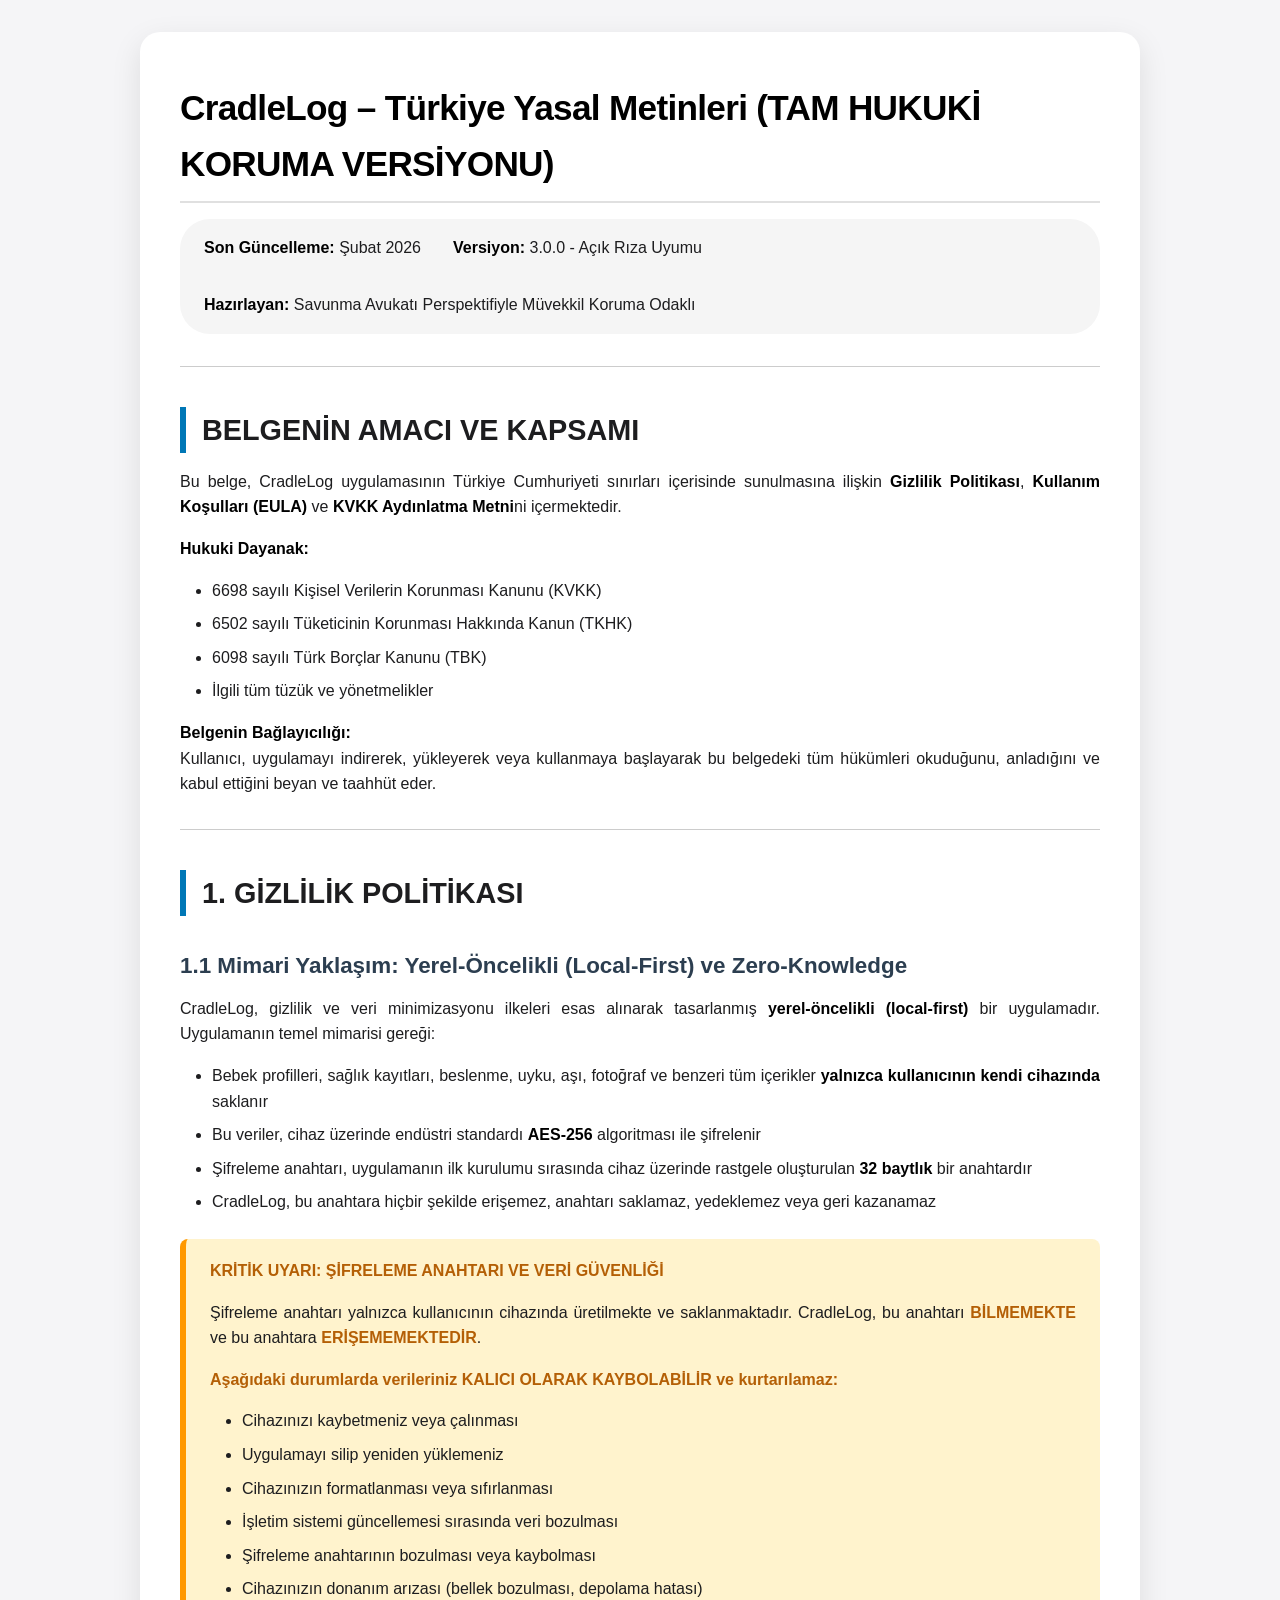
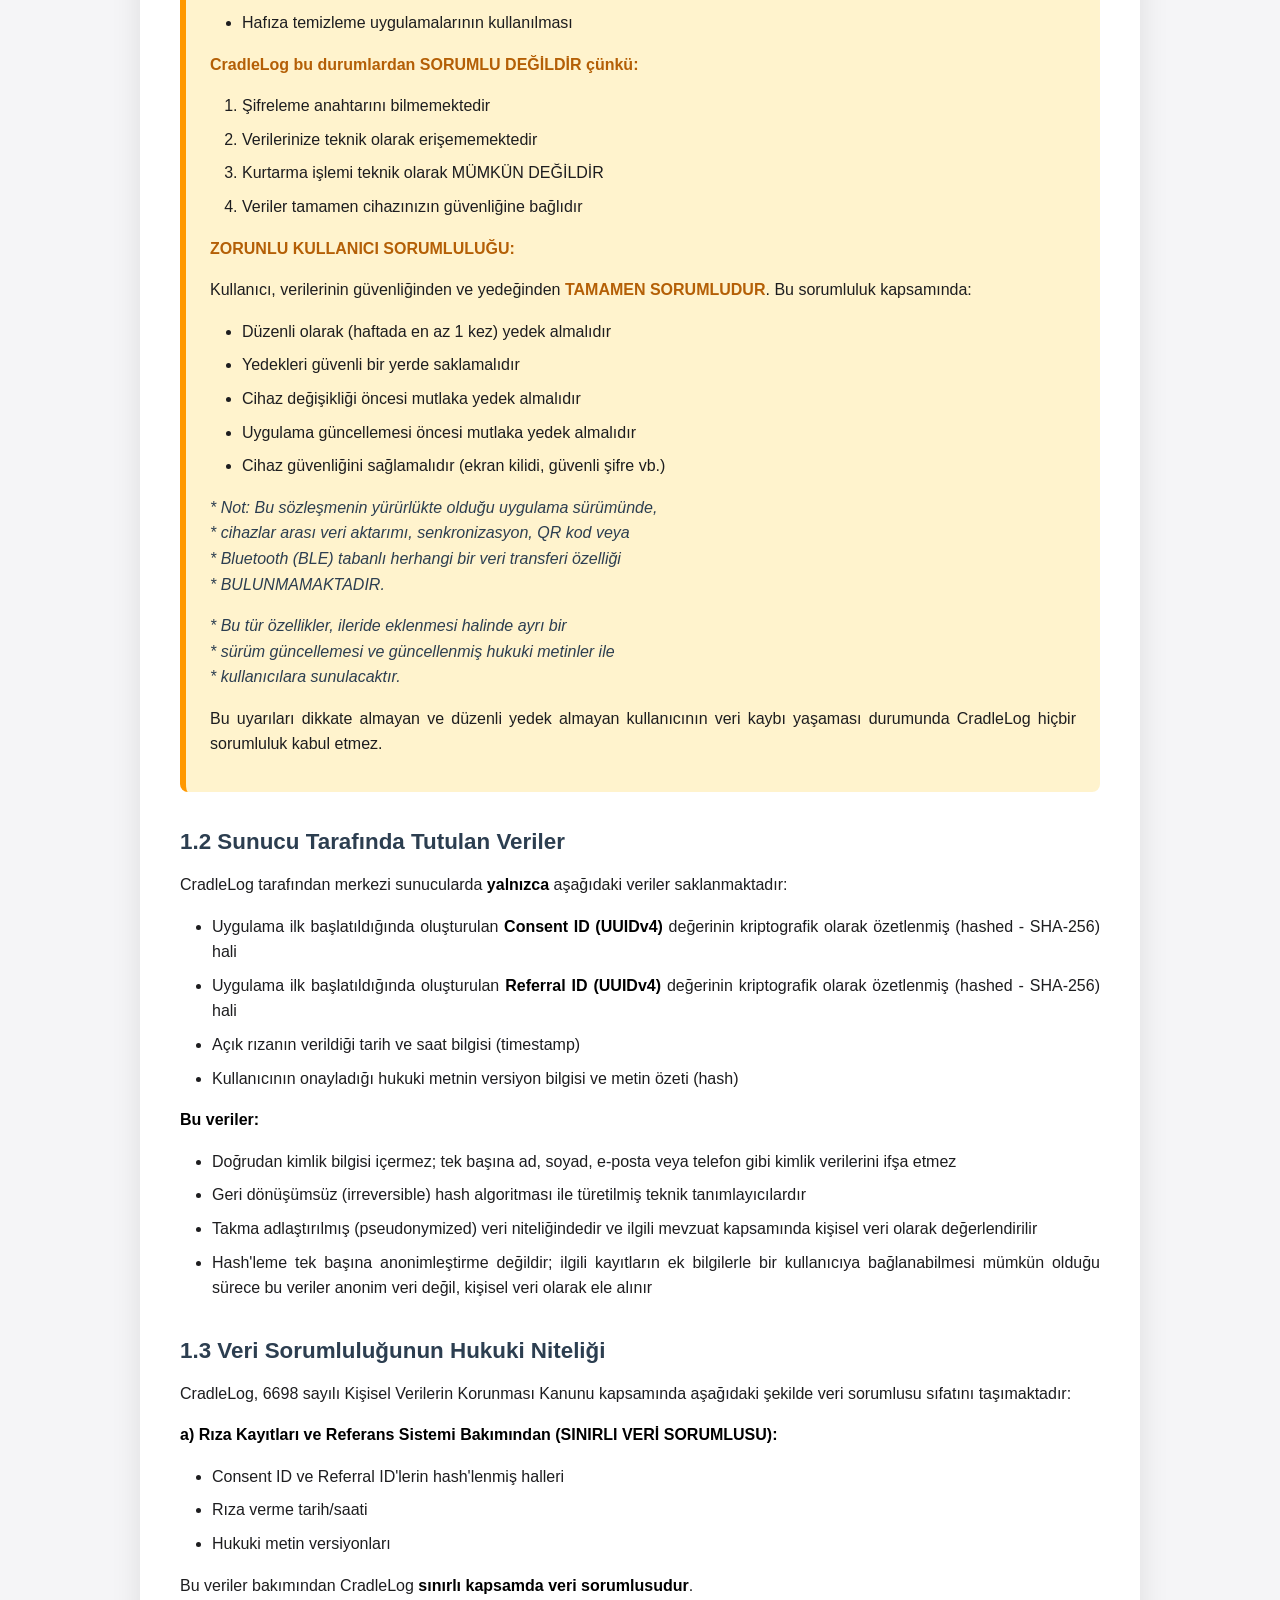
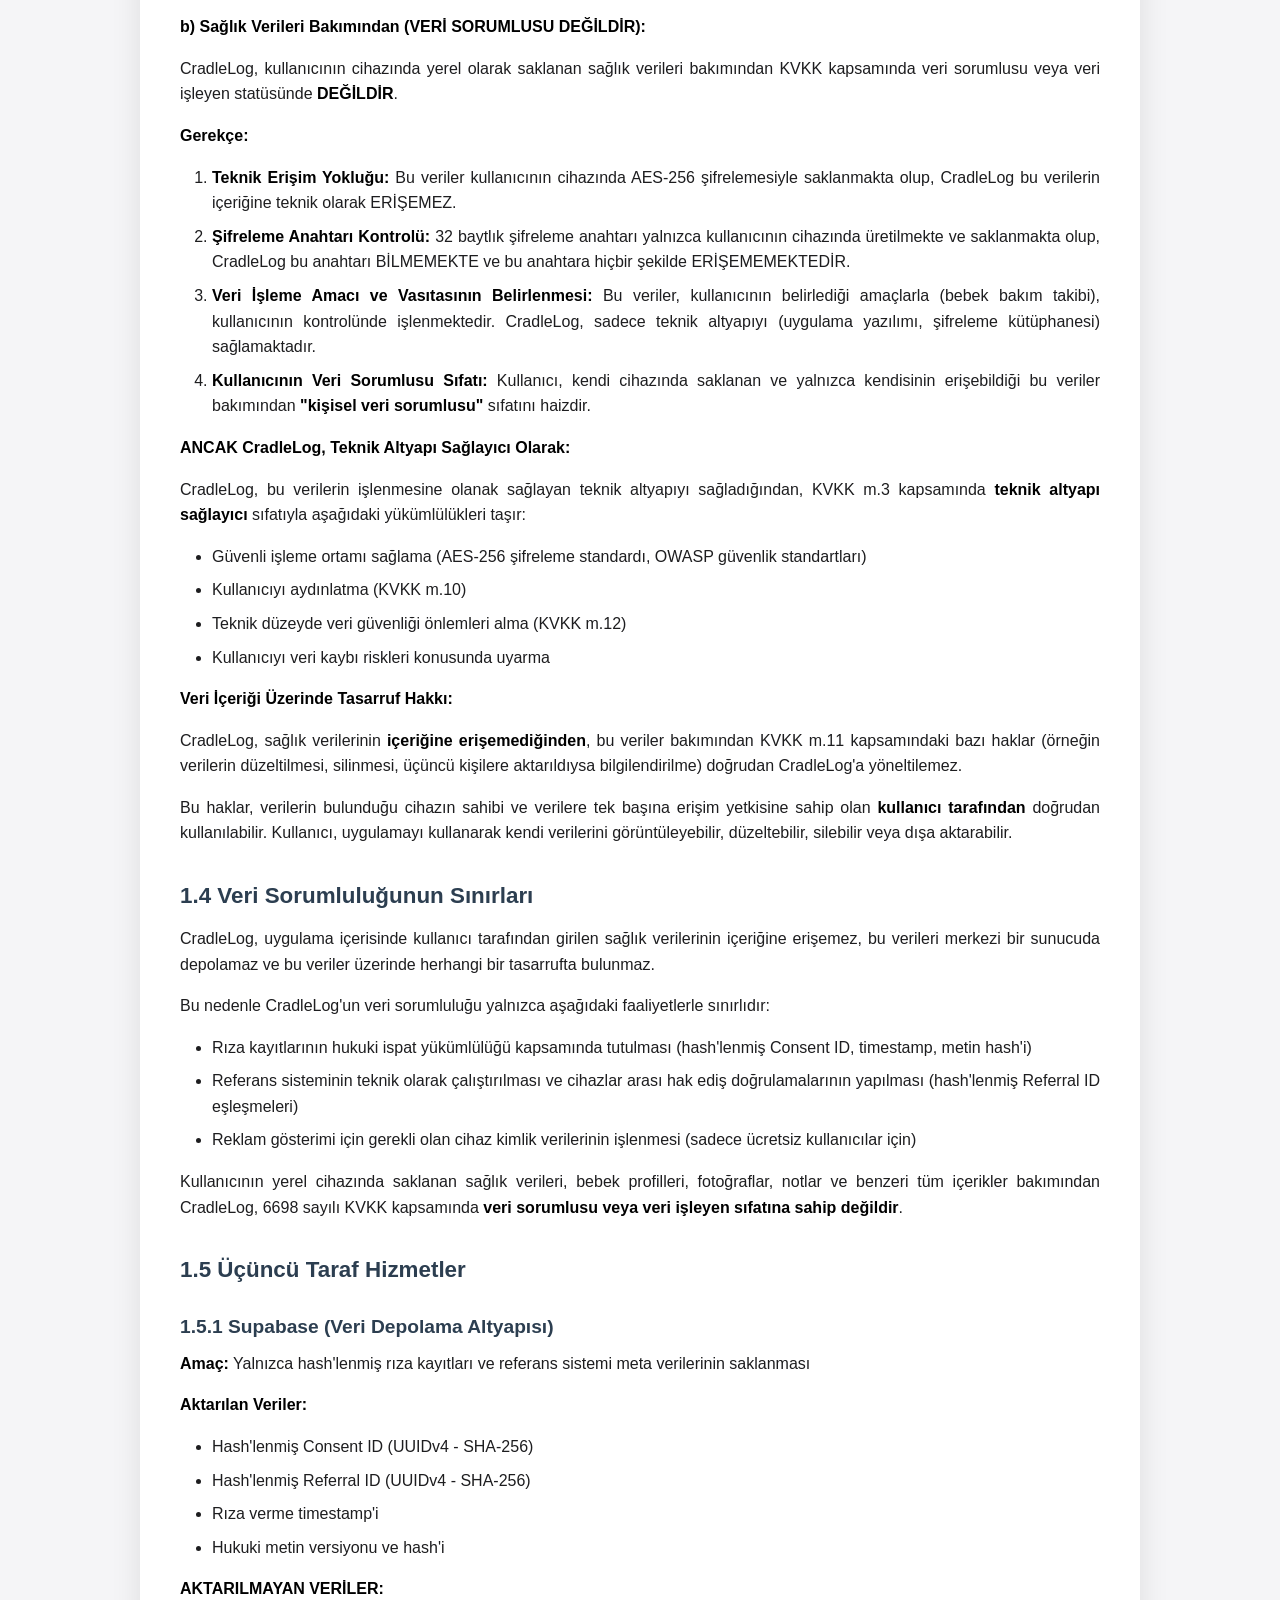
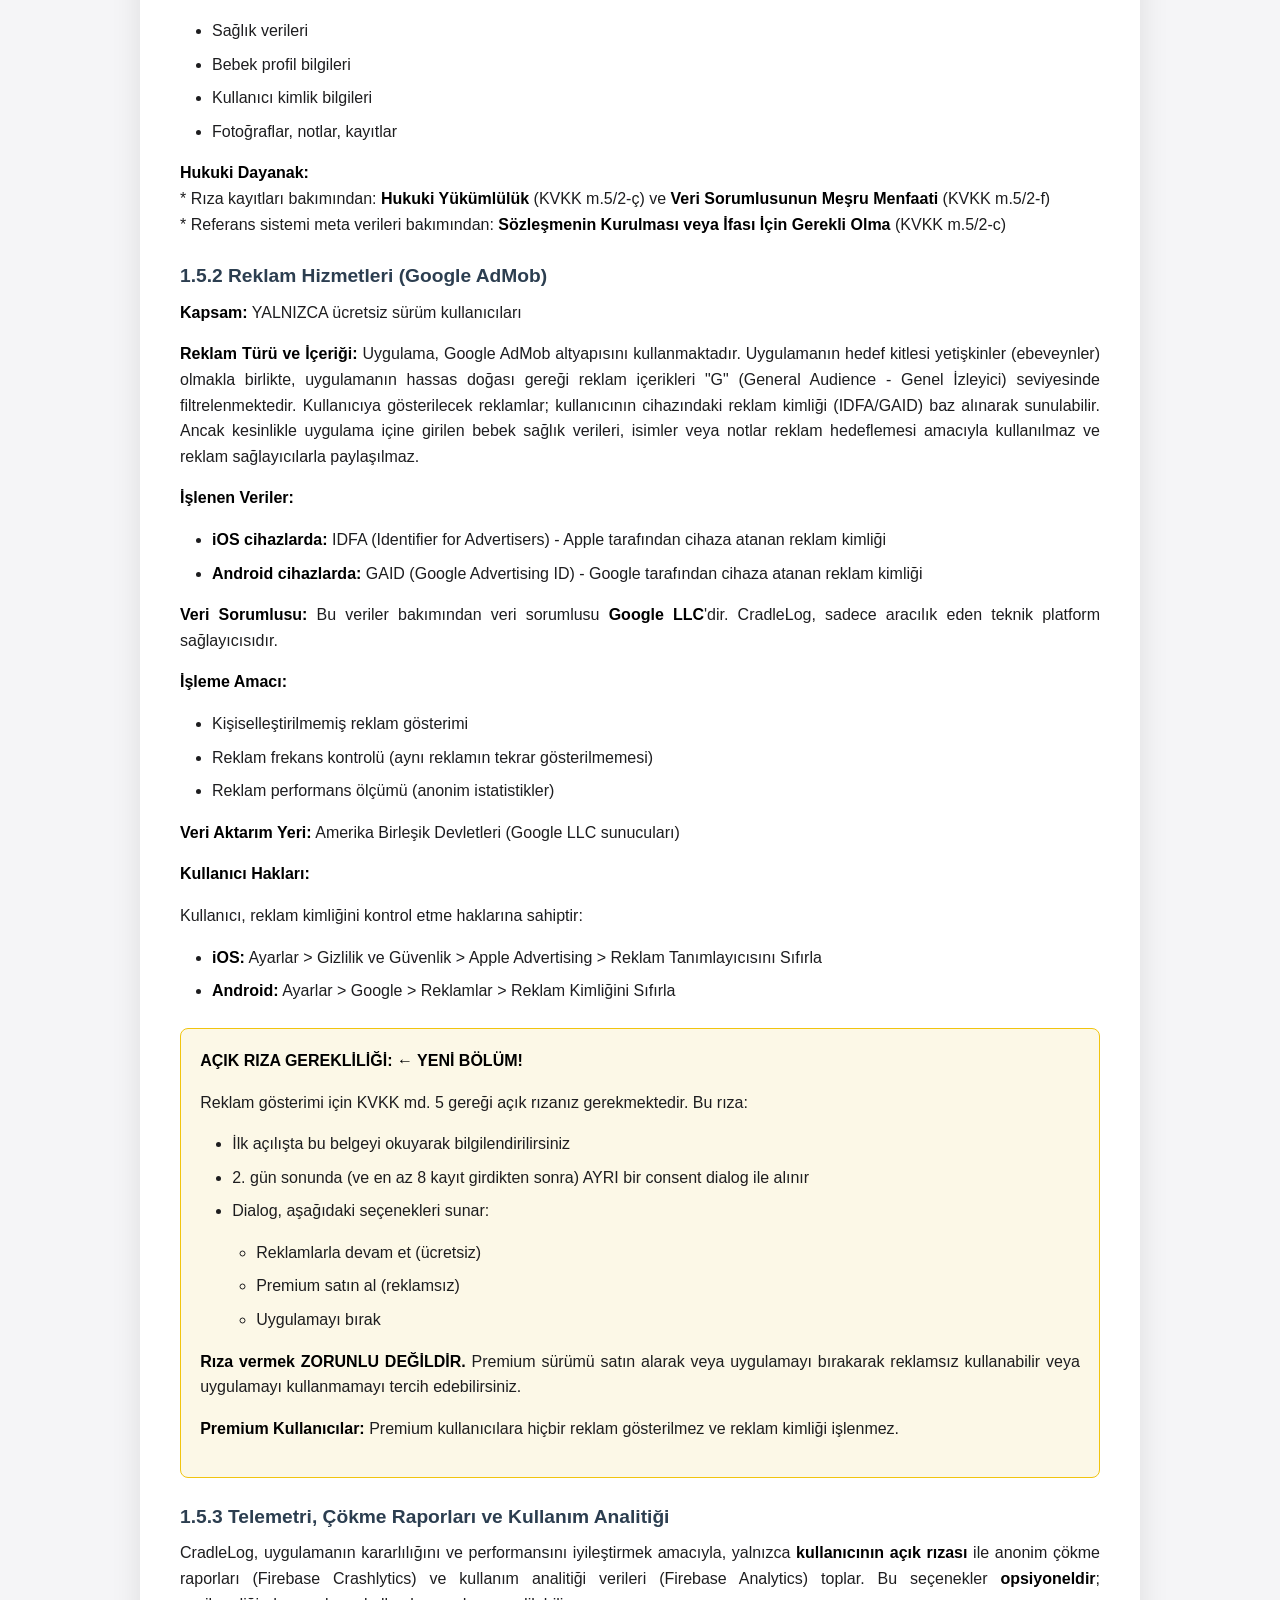
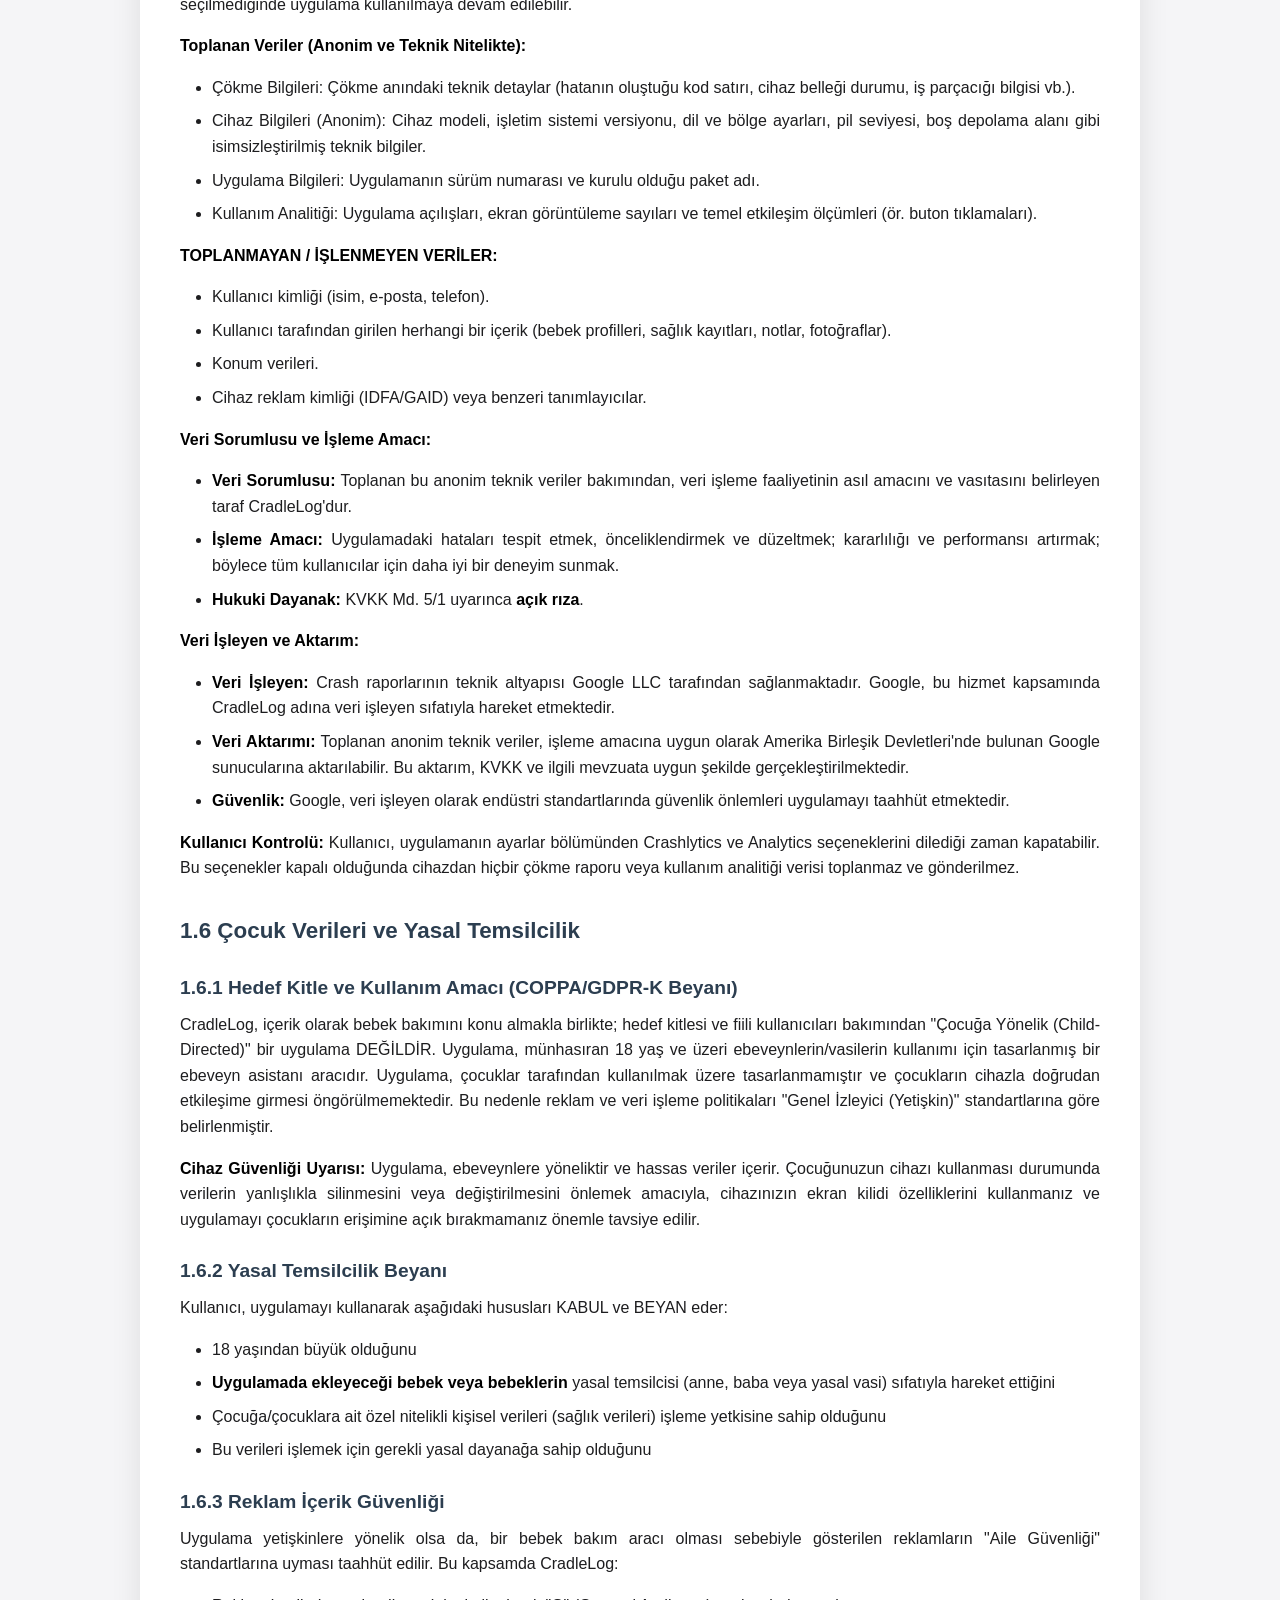
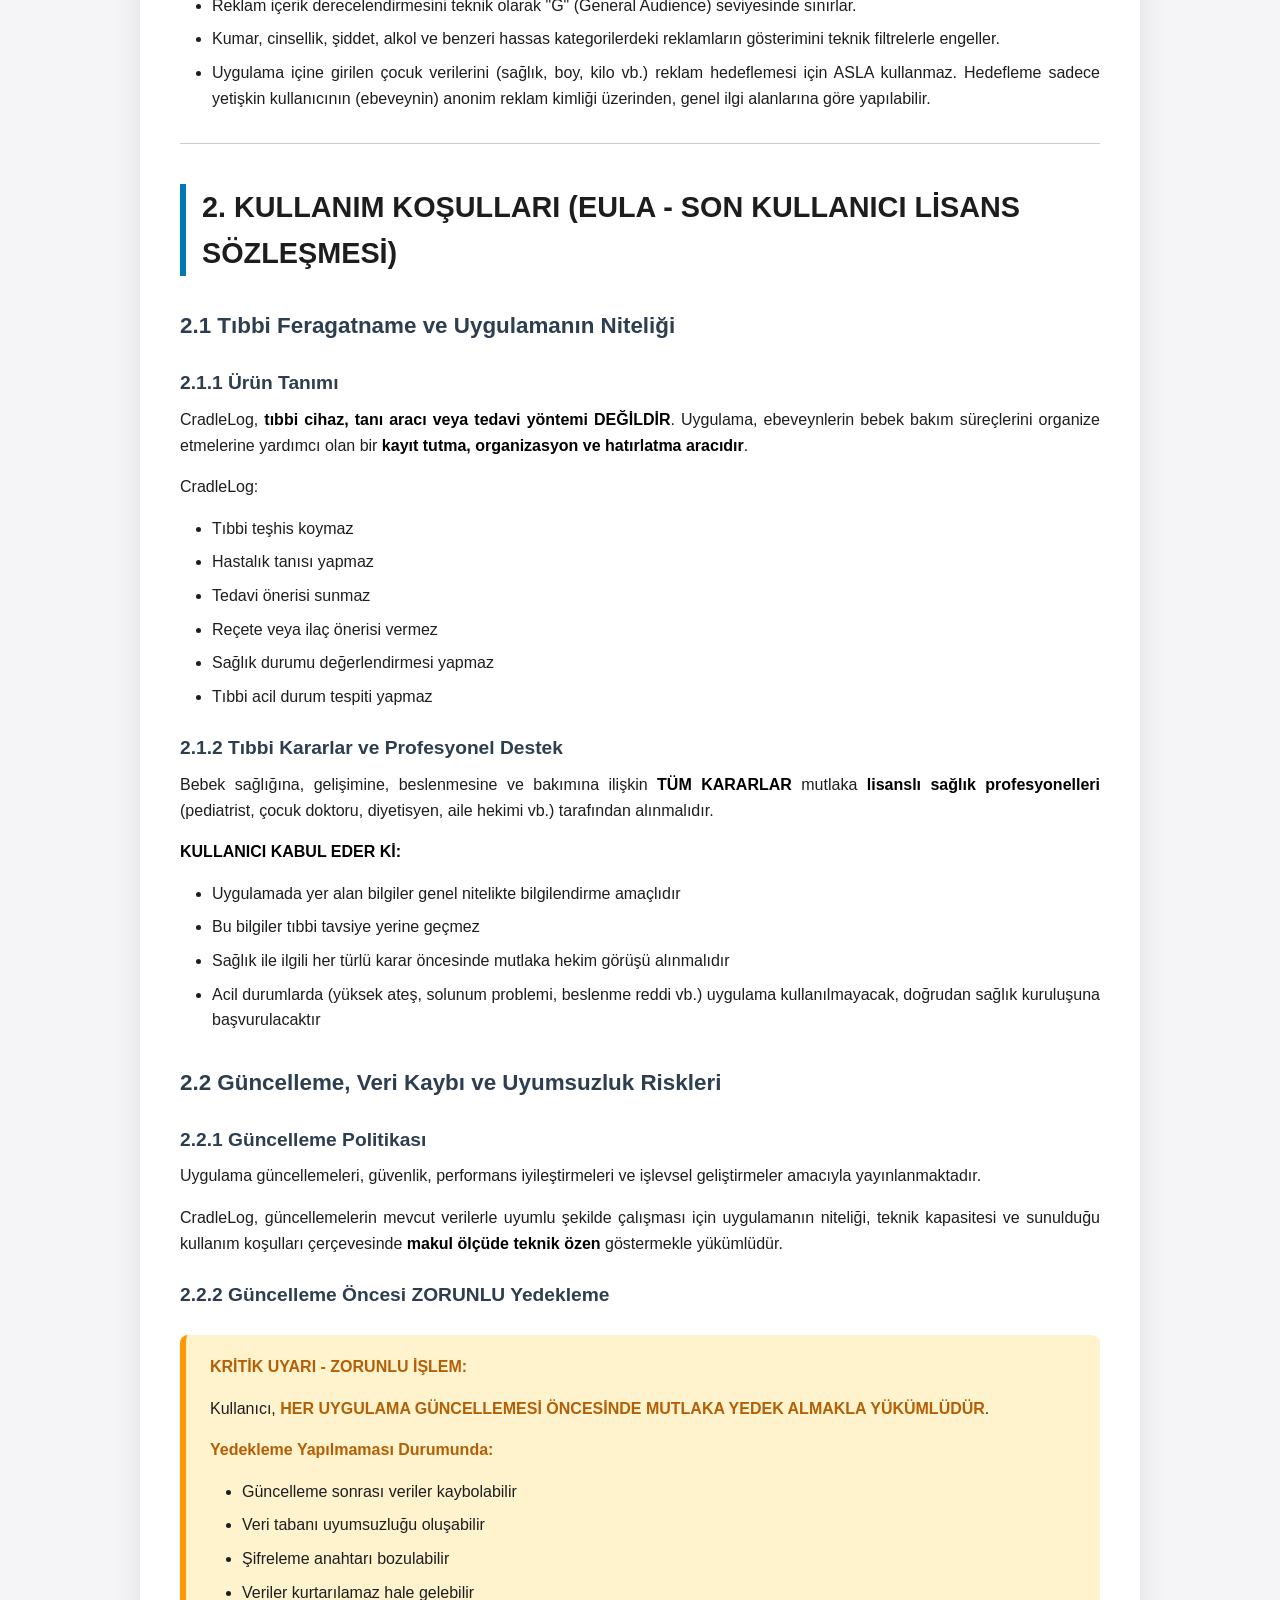
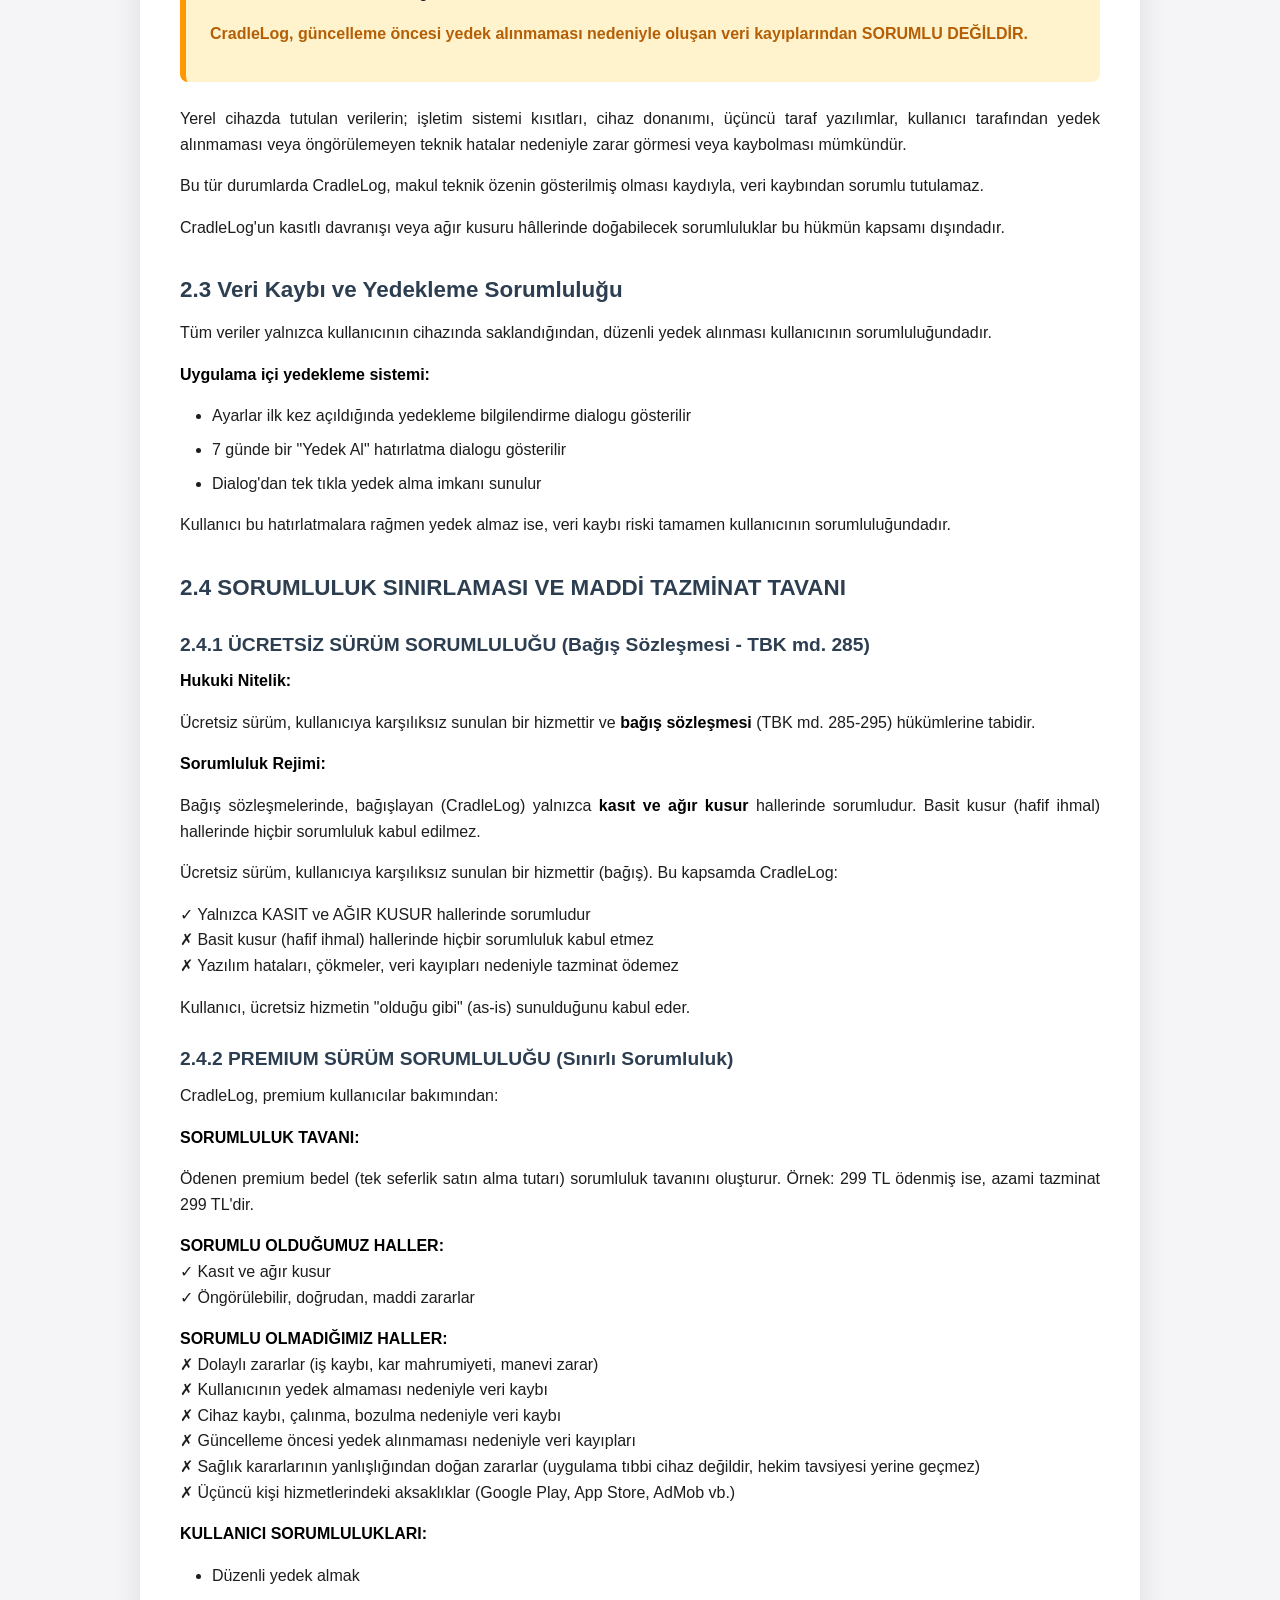
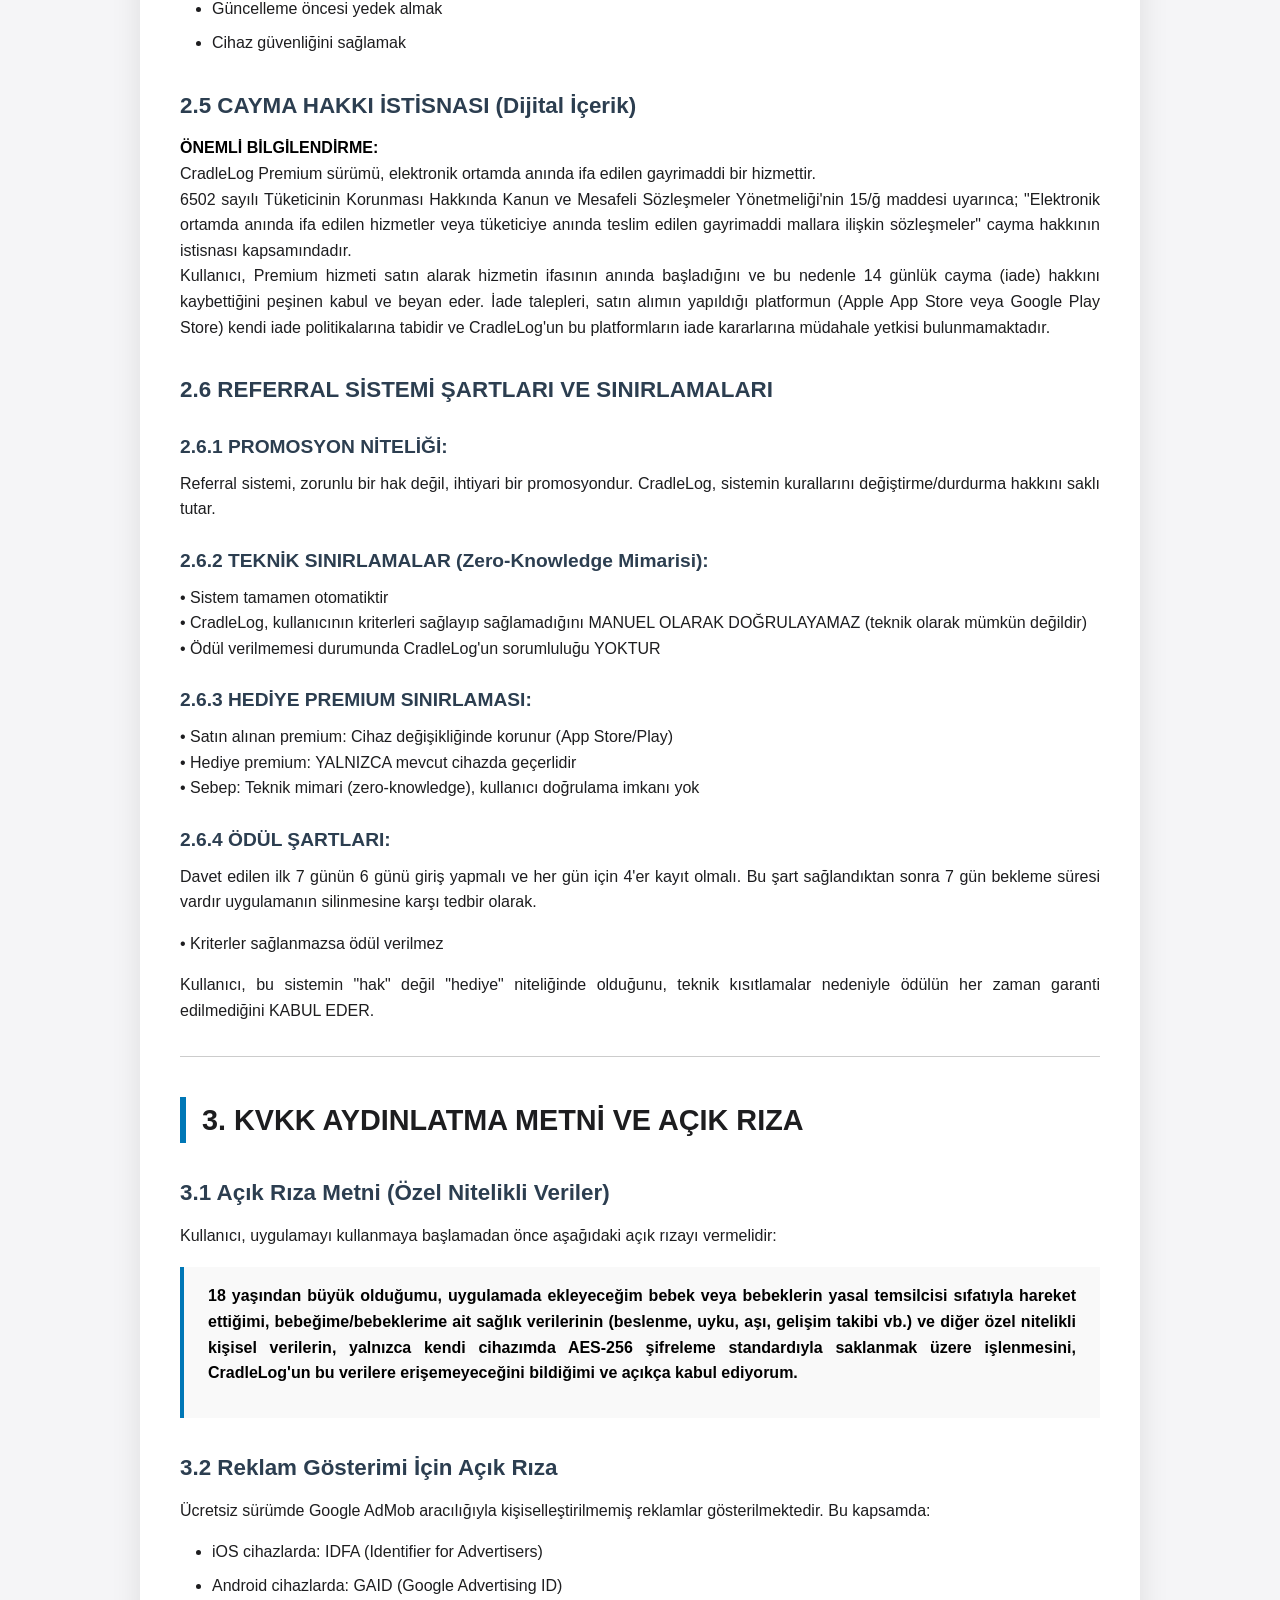
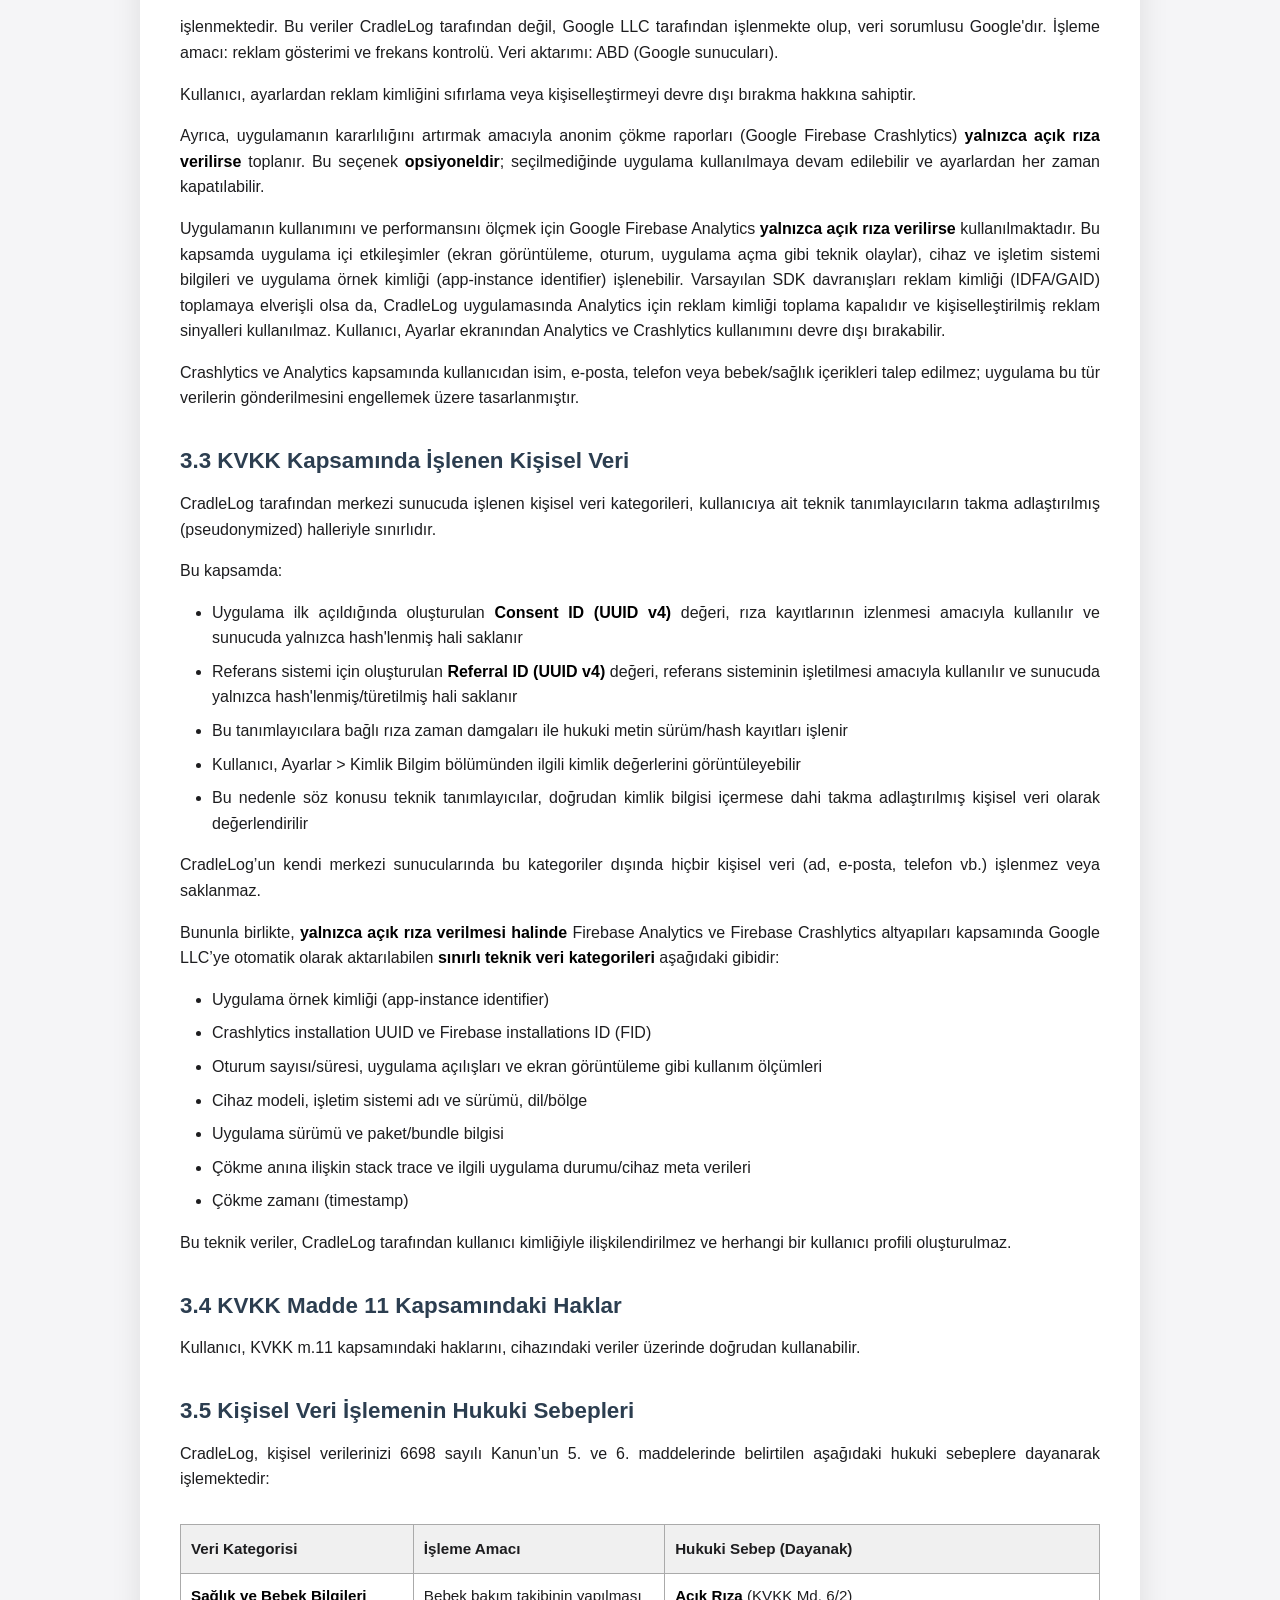
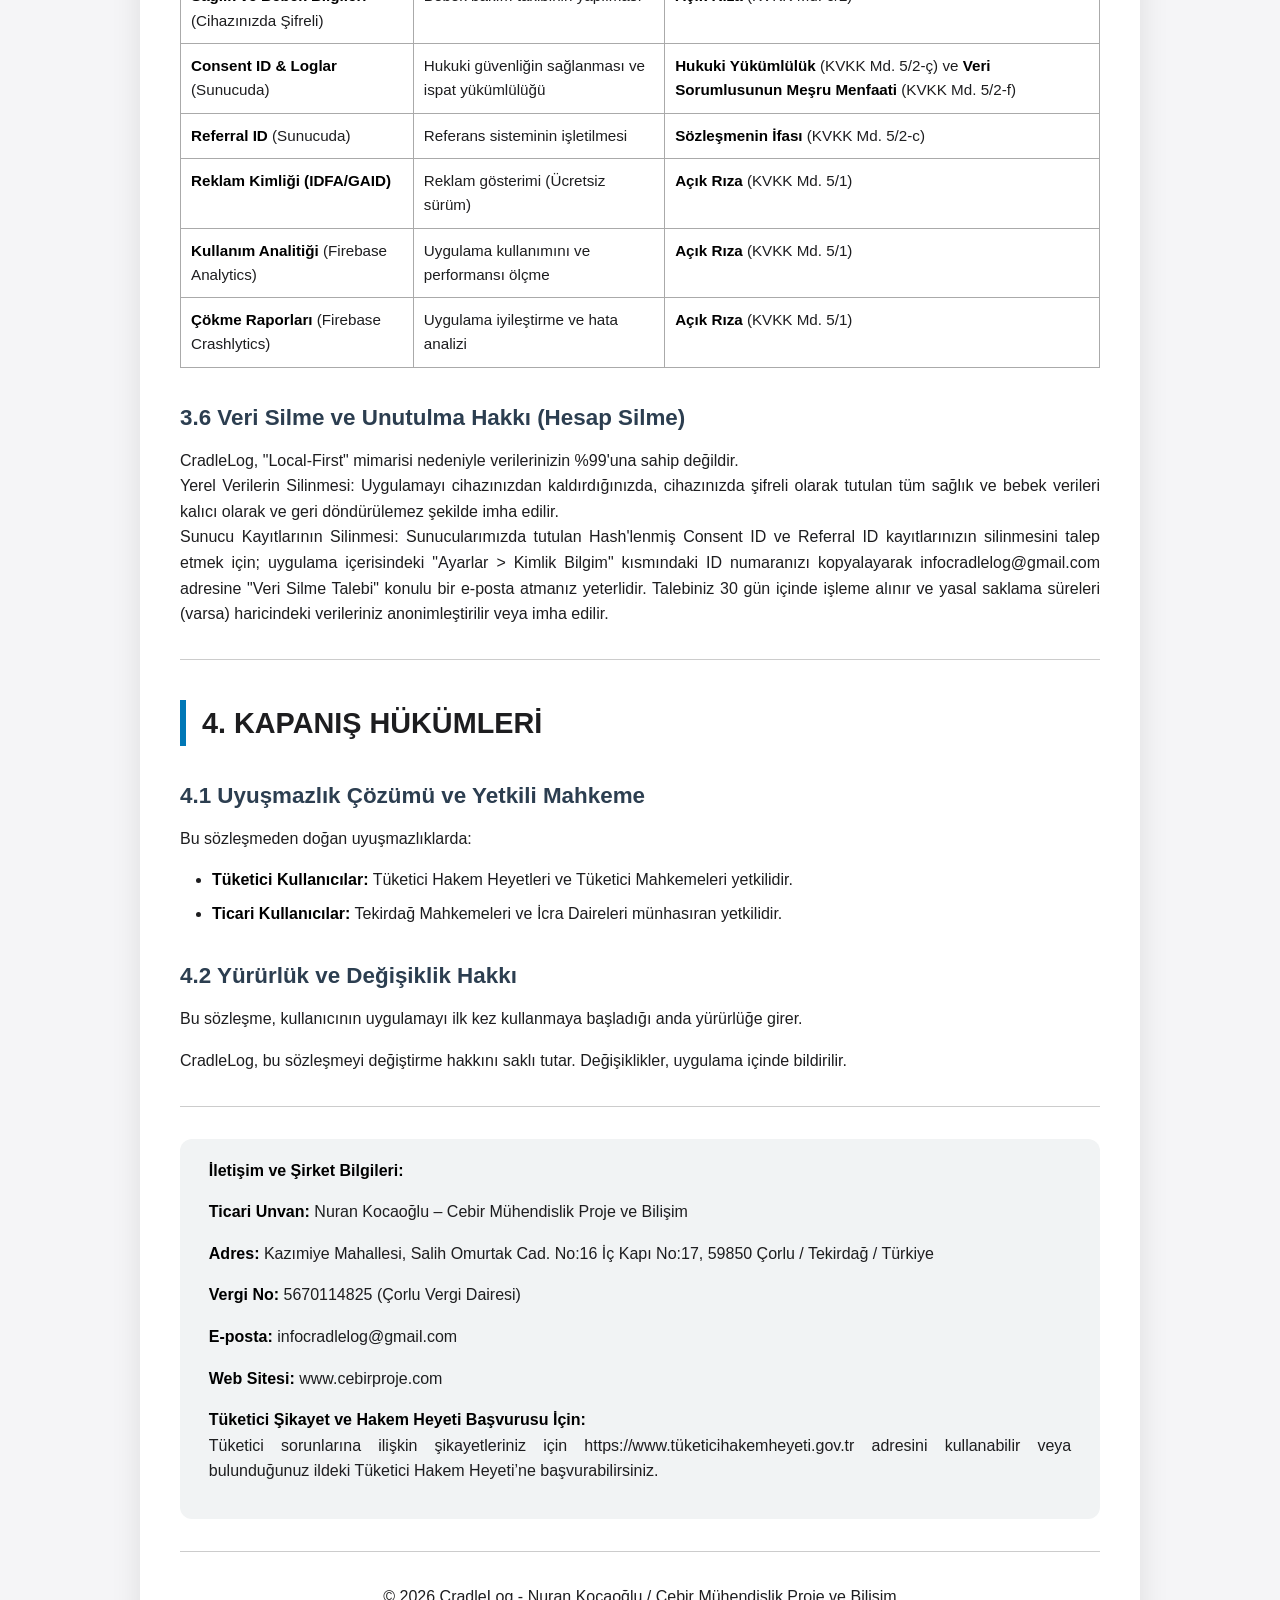
==== commit 067fb2d1: "Update index.html" ====
--- a/index.html
+++ b/index.html
@@ -3,603 +3,652 @@
 <head>
     <meta charset="UTF-8">
     <meta name="viewport" content="width=device-width, initial-scale=1.0">
-    <title>CradleLog - Gizlilik Politikası ve Kullanım Koşulları</title>
+    <title>CradleLog – Yasal Metinler (Tam Koruma Versiyonu)</title>
+    <style>
+        * {
+            margin: 0;
+            padding: 0;
+            box-sizing: border-box;
+        }
+        body {
+            background-color: #f5f5f7;
+            font-family: 'Helvetica Neue', Arial, sans-serif;
+            line-height: 1.6;
+            color: #1d1d1f;
+            padding: 2rem 1rem;
+        }
+        .document {
+            max-width: 1000px;
+            margin: 0 auto;
+            background: #ffffff;
+            border-radius: 20px;
+            box-shadow: 0 10px 30px rgba(0,0,0,0.1);
+            padding: 3rem 2.5rem;
+        }
+        h1 {
+            font-size: 2.2rem;
+            font-weight: 700;
+            letter-spacing: -0.02em;
+            margin-bottom: 0.5rem;
+            color: #000;
+            border-bottom: 2px solid #e0e0e0;
+            padding-bottom: 0.5rem;
+        }
+        h2 {
+            font-size: 1.8rem;
+            font-weight: 600;
+            margin-top: 2.5rem;
+            margin-bottom: 1rem;
+            color: #1d1d1f;
+            border-left: 6px solid #0077b6;
+            padding-left: 1rem;
+        }
+        h3 {
+            font-size: 1.4rem;
+            font-weight: 600;
+            margin-top: 2rem;
+            margin-bottom: 0.75rem;
+            color: #2c3e50;
+        }
+        h4 {
+            font-size: 1.2rem;
+            font-weight: 600;
+            margin-top: 1.5rem;
+            margin-bottom: 0.5rem;
+            color: #2c3e50;
+            font-style: normal;
+        }
+        h5 {
+            font-size: 1.1rem;
+            font-weight: 600;
+            margin-top: 1.2rem;
+            margin-bottom: 0.5rem;
+            color: #2c3e50;
+        }
+        p, li, .table-caption, .legal-note {
+            margin-bottom: 1rem;
+            font-size: 1rem;
+            text-align: justify;
+        }
+        strong {
+            font-weight: 700;
+            color: #000;
+        }
+        em {
+            font-style: italic;
+            color: #2c3e50;
+        }
+        hr {
+            margin: 2rem 0;
+            border: 0;
+            border-top: 1px solid #ccc;
+        }
+        ul, ol {
+            margin: 1rem 0 1rem 2rem;
+        }
+        li {
+            margin-bottom: 0.5rem;
+        }
+        table {
+            width: 100%;
+            border-collapse: collapse;
+            margin: 2rem 0;
+            font-size: 0.95rem;
+        }
+        th {
+            background-color: #f0f0f0;
+            font-weight: 700;
+            text-align: left;
+            padding: 12px 10px;
+            border: 1px solid #aaa;
+        }
+        td {
+            padding: 10px;
+            border: 1px solid #aaa;
+            vertical-align: top;
+        }
+        .critical-warning {
+            background-color: #fff3cd;
+            border-left: 6px solid #ff9800;
+            padding: 1.2rem 1.5rem;
+            margin: 1.5rem 0;
+            border-radius: 8px;
+            font-weight: 500;
+        }
+        .critical-warning strong {
+            color: #b45f06;
+        }
+        .info-block {
+            background-color: #f9f9f9;
+            border-left: 4px solid #0077b6;
+            padding: 1rem 1.5rem;
+            margin: 1.2rem 0;
+            font-style: normal;
+        }
+        .highlight-box {
+            background: #fcf8e7;
+            border: 1px solid #f1c40f;
+            padding: 1.2rem;
+            border-radius: 8px;
+            margin: 1.5rem 0;
+        }
+        .underline {
+            text-decoration: underline;
+        }
+        .small-note {
+            font-size: 0.9rem;
+            color: #555;
+        }
+        .advertisement-label {
+            background: #e1f5fe;
+            padding: 0.2rem 0.5rem;
+            border-radius: 4px;
+            font-weight: 600;
+            font-size: 0.9rem;
+        }
+        .list-symbol {
+            font-weight: 600;
+            margin-right: 0.3rem;
+        }
+        .contact-block {
+            background: #f1f3f4;
+            padding: 1.2rem 1.8rem;
+            border-radius: 12px;
+            margin-top: 2rem;
+        }
+        .version-info {
+            display: flex;
+            flex-wrap: wrap;
+            gap: 2rem;
+            background: #f5f5f5;
+            padding: 1rem 1.5rem;
+            border-radius: 30px;
+            margin: 1rem 0 2rem;
+            font-size: 0.95rem;
+        }
+        .version-info p {
+            margin-bottom: 0;
+        }
+        /* madde işaretleri için */
+        ul ul {
+            margin-left: 1.5rem;
+        }
+        .no-margin {
+            margin: 0;
+        }
+    </style>
 </head>
-<body style="font-family: -apple-system, BlinkMacSystemFont, 'Segoe UI', Roboto, Helvetica, Arial, sans-serif; line-height: 1.6; color: #333;">
-
-<h1 style="color: #1a1a1a; font-size: 24px; margin-bottom: 8px;">CradleLog – Türkiye Yasal Metinleri</h1>
-<p style="color: #666; font-size: 14px; margin-bottom: 24px;">
-    <strong>Son Güncelleme:</strong> Ocak 2026<br>
-    <strong>Versiyon:</strong> 2.0.0 - Kapsamlı Savunma Versiyonu<br>
-    <strong>Hazırlayan:</strong> Savunma Avukatı Perspektifiyle Müvekkil Koruma Odaklı
-</p>
-
-<hr style="border: none; border-top: 1px solid #ddd; margin: 24px 0;">
-
-<h2 style="color: #d32f2f; font-size: 20px; margin-top: 32px;">BELGENİN AMACI VE KAPSAMI</h2>
-<p>Bu belge, CradleLog uygulamasının Türkiye Cumhuriyeti sınırları içerisinde sunulmasına ilişkin <strong style="color: #1976d2;">Gizlilik Politikası</strong>, <strong style="color: #1976d2;">Kullanım Koşulları (EULA)</strong> ve <strong style="color: #1976d2;">KVKK Aydınlatma Metni</strong>ni içermektedir.</p>
-
-<p><strong style="color: #d32f2f;">Hukuki Dayanak:</strong></p>
-<ul>
-<li>6698 sayılı Kişisel Verilerin Korunması Kanunu (KVKK)</li>
-<li>6502 sayılı Tüketicinin Korunması Hakkında Kanun (TKHK)</li>
-<li>6098 sayılı Türk Borçlar Kanunu (TBK)</li>
-<li>İlgili tüm tüzük ve yönetmelikler</li>
-</ul>
-
-<p><strong style="color: #d32f2f;">Belgenin Bağlayıcılığı:</strong><br>
-Kullanıcı, uygulamayı indirerek, yükleyerek veya kullanmaya başlayarak bu belgedeki tüm hükümleri okuduğunu, anladığını ve kabul ettiğini beyan ve taahhüt eder.</p>
-
-<hr style="border: none; border-top: 1px solid #ddd; margin: 24px 0;">
-
-<h2 style="color: #d32f2f; font-size: 20px; margin-top: 32px;">1. GİZLİLİK POLİTİKASI</h2>
-
-<h3 style="color: #1976d2; font-size: 17px; margin-top: 24px;">1.1 Mimari Yaklaşım: Yerel-Öncelikli (Local-First) ve Zero-Knowledge</h3>
-
-<p>CradleLog, gizlilik ve veri minimizasyonu ilkeleri esas alınarak tasarlanmış <strong style="background-color: #fff3e0; padding: 2px 4px; border-radius: 3px;">yerel-öncelikli (local-first)</strong> bir uygulamadır. Uygulamanın temel mimarisi gereği:</p>
-
-<ul>
-<li>Bebek profilleri, sağlık kayıtları, beslenme, uyku, aşı, fotoğraf ve benzeri tüm içerikler <strong style="color: #d32f2f; background-color: #ffebee; padding: 2px 4px; border-radius: 3px;">yalnızca kullanıcının kendi cihazında</strong> saklanır</li>
-<li>Bu veriler, cihaz üzerinde endüstri standardı <strong style="color: #2e7d32; background-color: #e8f5e9; padding: 2px 4px; border-radius: 3px;">AES-256</strong> algoritması ile şifrelenir</li>
-<li>Şifreleme anahtarı, uygulamanın ilk kurulumu sırasında cihaz üzerinde rastgele oluşturulan <strong style="color: #1976d2;">32 baytlık</strong> bir anahtardır</li>
-<li>CradleLog, bu anahtara hiçbir şekilde erişemez, anahtarı saklamaz, yedeklemez veya geri kazanamaz</li>
-</ul>
-
-<h4 style="color: #d32f2f; background-color: #ffebee; padding: 12px; border-left: 4px solid #d32f2f; margin: 16px 0;">KRİTİK UYARI: ŞİFRELEME ANAHTARI VE VERİ GÜVENLİĞİ</h4>
-
-<p>Şifreleme anahtarı yalnızca kullanıcının cihazında üretilmekte ve saklanmaktadır. CradleLog, bu anahtarı <strong style="color: #d32f2f; text-decoration: underline;">BİLMEMEKTE</strong> ve bu anahtara <strong style="color: #d32f2f; text-decoration: underline;">ERİŞEMEMEKTE</strong>DİR.</p>
-
-<p><strong style="color: #d32f2f; background-color: #ffebee; padding: 4px 8px; border-radius: 3px;">Aşağıdaki durumlarda verileriniz KALICI OLARAK KAYBOLABİLİR ve kurtarılamaz:</strong></p>
-
-<ul style="background-color: #fafafa; padding: 16px; border-radius: 8px;">
-<li>Cihazınızı kaybetmeniz veya çalınması</li>
-<li>Uygulamayı silip yeniden yüklemeniz</li>
-<li>Cihazınızın formatlanması veya sıfırlanması</li>
-<li>İşletim sistemi güncellemesi sırasında veri bozulması</li>
-<li>Şifreleme anahtarının bozulması veya kaybolması</li>
-<li>Cihazınızın donanım arızası (bellek bozulması, depolama hatası)</li>
-<li>Hafıza temizleme uygulamalarının kullanılması</li>
-</ul>
-
-<p><strong style="color: #d32f2f;">CradleLog bu durumlardan SORUMLU DEĞİLDİR çünkü:</strong></p>
-
-<ol>
-<li>Şifreleme anahtarını bilmemektedir</li>
-<li>Verilerinize teknik olarak erişememektedir</li>
-<li>Kurtarma işlemi teknik olarak <strong style="color: #d32f2f;">MÜMKÜN DEĞİLDİR</strong></li>
-<li>Veriler tamamen cihazınızın güvenliğine bağlıdır</li>
-</ol>
-
-<h4 style="color: #f57c00; background-color: #fff3e0; padding: 12px; border-left: 4px solid #f57c00; margin: 16px 0;">ZORUNLU KULLANICI SORUMLULUĞU:</h4>
-
-<p>Kullanıcı, verilerinin güvenliğinden ve yedeğinden <strong style="color: #d32f2f; background-color: #ffebee; padding: 2px 4px; border-radius: 3px;">TAMAMEN SORUMLUDUR</strong>. Bu sorumluluk kapsamında:</p>
-
-<ul>
-<li>Düzenli olarak (haftada en az 1 kez) yedek almalıdır</li>
-<li>Yedekleri güvenli bir yerde saklamalıdır</li>
-<li>Cihaz değişikliği öncesi mutlaka yedek almalıdır</li>
-<li>Uygulama güncellemesi öncesi mutlaka yedek almalıdır</li>
-<li>Cihaz güvenliğini sağlamalıdır (ekran kilidi, güvenli şifre vb.)</li>
-</ul>
-
-<p style="background-color: #e3f2fd; padding: 12px; border-radius: 8px; color: #1976d2; font-style: italic;">
-    Not: Bu sözleşmenin yürürlükte olduğu uygulama sürümünde, cihazlar arası veri aktarımı, senkronizasyon, QR kod veya Bluetooth (BLE) tabanlı herhangi bir veri transferi özelliği BULUNMAMAKTADIR.
-</p>
-
-<p style="background-color: #e3f2fd; padding: 12px; border-radius: 8px; color: #1976d2; font-style: italic;">
-    Bu tür özellikler, ileride eklenmesi halinde ayrı bir sürüm güncellemesi ve güncellenmiş hukuki metinler ile kullanıcılara sunulacaktır.
-</p>
-
-<p>Bu uyarıları dikkate almayan ve düzenli yedek almayan kullanıcının veri kaybı yaşaması durumunda CradleLog hiçbir sorumluluk kabul etmez.</p>
-
-<h3 style="color: #1976d2; font-size: 17px; margin-top: 24px;">1.2 Sunucu Tarafında Tutulan Veriler</h3>
-
-<p>CradleLog tarafından merkezi sunucularda <strong style="background-color: #fff3e0; padding: 2px 4px; border-radius: 3px;">yalnızca</strong> aşağıdaki veriler saklanmaktadır:</p>
-
-<ul>
-<li>Uygulama ilk başlatıldığında oluşturulan <strong style="color: #2e7d32;">Consent ID (UUIDv4)</strong> değerinin kriptografik olarak özetlenmiş (hashed - SHA-256) hali</li>
-<li>Uygulama ilk başlatıldığında oluşturulan <strong style="color: #2e7d32;">Referral ID (UUIDv4)</strong> değerinin kriptografik olarak özetlenmiş (hashed - SHA-256) hali</li>
-<li>Açık rızanın verildiği tarih ve saat bilgisi (timestamp)</li>
-<li>Kullanıcının onayladığı hukuki metnin versiyon bilgisi ve metin özeti (hash)</li>
-</ul>
-
-<p><strong style="color: #d32f2f;">Bu veriler:</strong></p>
-<ul>
-<li>Tek başına kimliği belirli veya belirlenebilir bir gerçek kişiye ulaşmaya elverişli <strong style="color: #d32f2f;">DEĞİLDİR</strong></li>
-<li>Geri dönüşümsüz (irreversible) hash algoritması ile şifrelenmiştir</li>
-<li>Pseudonymize (takma isimlendirilmiş) veri niteliğindedir</li>
-</ul>
-
-<h3 style="color: #1976d2; font-size: 17px; margin-top: 24px;">1.3 Veri Sorumluluğunun Hukuki Niteliği</h3>
-
-<p>CradleLog, 6698 sayılı Kişisel Verilerin Korunması Kanunu kapsamında aşağıdaki şekilde veri sorumlusu sıfatını taşımaktadır:</p>
-
-<h4 style="color: #1976d2; background-color: #e3f2fd; padding: 8px 12px; border-radius: 4px;">a) Rıza Kayıtları ve Referans Sistemi Bakımından (SINIRLI VERİ SORUMLUSU):</h4>
-
-<ul>
-<li>Consent ID ve Referral ID'lerin hash'lenmiş halleri</li>
-<li>Rıza verme tarih/saati</li>
-<li>Hukuki metin versiyonları</li>
-</ul>
-
-<p>Bu veriler bakımından CradleLog <strong style="color: #1976d2;">sınırlı kapsamda veri sorumlusudur</strong>.</p>
-
-<h4 style="color: #d32f2f; background-color: #ffebee; padding: 8px 12px; border-radius: 4px;">b) Sağlık Verileri Bakımından (VERİ SORUMLUSU DEĞİLDİR):</h4>
-
-<p>CradleLog, kullanıcının cihazında yerel olarak saklanan sağlık verileri bakımından KVKK kapsamında veri sorumlusu veya veri işleyen statüsünde <strong style="color: #d32f2f; text-decoration: underline; background-color: #ffebee; padding: 2px 4px; border-radius: 3px;">DEĞİLDİR</strong>.</p>
-
-<p><strong style="color: #1976d2;">Gerekçe:</strong></p>
-
-<ol>
-<li><strong>Teknik Erişim Yokluğu:</strong> Bu veriler kullanıcının cihazında AES-256 şifrelemesiyle saklanmakta olup, CradleLog bu verilerin içeriğine teknik olarak <strong style="color: #d32f2f;">ERİŞEMEZ</strong>.</li>
-<li><strong>Şifreleme Anahtarı Kontrolü:</strong> 32 baytlık şifreleme anahtarı yalnızca kullanıcının cihazında üretilmekte ve saklanmakta olup, CradleLog bu anahtarı <strong style="color: #d32f2f;">BİLMEMEKTE</strong> ve bu anahtara hiçbir şekilde <strong style="color: #d32f2f;">ERİŞEMEMEKTE</strong>DİR.</li>
-<li><strong>Veri İşleme Amacı ve Vasıtasının Belirlenmesi:</strong> Bu veriler, kullanıcının belirlediği amaçlarla (bebek bakım takibi), kullanıcının kontrolünde işlenmektedir. CradleLog, sadece teknik altyapıyı (uygulama yazılımı, şifreleme kütüphanesi) sağlamaktadır.</li>
-<li><strong>Kullanıcının Veri Sorumlusu Sıfatı:</strong> Kullanıcı, kendi cihazında saklanan ve yalnızca kendisinin erişebildiği bu veriler bakımından <strong style="color: #1976d2;">"kişisel veri sorumlusu"</strong> sıfatını haizdir.</li>
-</ol>
-
-<h4 style="color: #f57c00; background-color: #fff3e0; padding: 8px 12px; border-radius: 4px;">ANCAK CradleLog, Teknik Altyapı Sağlayıcı Olarak:</h4>
-
-<p>CradleLog, bu verilerin işlenmesine olanak sağlayan teknik altyapıyı sağladığından, KVKK m.3 kapsamında <strong style="color: #f57c00;">teknik altyapı sağlayıcı</strong> sıfatıyla aşağıdaki yükümlülükleri taşır:</p>
-
-<ul>
-<li>Güvenli işleme ortamı sağlama (AES-256 şifreleme standardı, OWASP güvenlik standartları)</li>
-<li>Kullanıcıyı aydınlatma (KVKK m.10)</li>
-<li>Teknik düzeyde veri güvenliği önlemleri alma (KVKK m.12)</li>
-<li>Kullanıcıyı veri kaybı riskleri konusunda uyarma</li>
-</ul>
-
-<h4 style="color: #1976d2; background-color: #e3f2fd; padding: 8px 12px; border-radius: 4px;">Veri İçeriği Üzerinde Tasarruf Hakkı:</h4>
-
-<p>CradleLog, sağlık verilerinin <strong style="color: #d32f2f;">içeriğine erişemediğinden</strong>, bu veriler bakımında KVKK m.11 kapsamındaki bazı haklar (örneğin verilerin düzeltilmesi, silinmesi, üçüncü kişilere aktarıldıysa bilgilendirilme) doğrudan CradleLog'a yöneltilemez.</p>
-
-<p>Bu haklar, verilerin bulunduğu cihazın sahibi ve verilere tek başına erişim yetkisine sahip olan <strong style="color: #1976d2;">kullanıcı tarafından</strong> doğrudan kullanılabilir. Kullanıcı, uygulamayı kullanarak kendi verilerini görüntüleyebilir, düzeltebilir, silebilir veya dışa aktarabilir.</p>
-
-<h3 style="color: #1976d2; font-size: 17px; margin-top: 24px;">1.4 Veri Sorumluluğunun Sınırları</h3>
-
-<p>CradleLog, uygulama içerisinde kullanıcı tarafından girilen sağlık verilerinin içeriğine erişemez, bu verileri merkezi bir sunucuda depolamaz ve bu veriler üzerinde herhangi bir tasarrufta bulunmaz.</p>
-
-<p>Bu nedenle CradleLog'un veri sorumluluğu yalnızca aşağıdaki faaliyetlerle sınırlıdır:</p>
-
-<ul>
-<li>Rıza kayıtlarının hukuki ispat yükümlülüğü kapsamında tutulması (hash'lenmiş Consent ID, timestamp, metin hash'i)</li>
-<li>Referans sisteminin teknik olarak çalıştırılması ve cihazlar arası hak ediş doğrulamalarının yapılması (hash'lenmiş Referral ID eşleşmeleri)</li>
-<li>Reklam gösterimi için gerekli olan cihaz kimlik verilerinin işlenmesi (sadece ücretsiz kullanıcılar için)</li>
-</ul>
-
-<p>Kullanıcının yerel cihazında saklanan sağlık verileri, bebek profilleri, fotoğraflar, notlar ve benzeri tüm içerikler bakımından CradleLog, 6698 sayılı KVKK kapsamında <strong style="color: #d32f2f; background-color: #ffebee; padding: 2px 4px; border-radius: 3px;">veri sorumlusu veya veri işleyen sıfatına sahip değildir</strong>.</p>
-
-<h3 style="color: #1976d2; font-size: 17px; margin-top: 24px;">1.5 Üçüncü Taraf Hizmetler</h3>
-
-<h4 style="color: #1976d2;">1.5.1 Supabase (Veri Depolama Altyapısı)</h4>
-
-<p><strong style="color: #1976d2;">Amaç:</strong> Yalnızca hash'lenmiş rıza kayıtları ve referans sistemi meta verilerinin saklanması</p>
-
-<p><strong style="color: #1976d2;">Aktarılan Veriler:</strong></p>
-<ul>
-<li>Hash'lenmiş Consent ID (UUIDv4 - SHA-256)</li>
-<li>Hash'lenmiş Referral ID (UUIDv4 - SHA-256)</li>
-<li>Rıza verme timestamp'i</li>
-<li>Hukuki metin versiyonu ve hash'i</li>
-</ul>
-
-<p><strong style="color: #d32f2f; background-color: #ffebee; padding: 4px 8px; border-radius: 3px;">AKTARILMAYAN VERİLER:</strong></p>
-<ul>
-<li>Sağlık verileri</li>
-<li>Bebek profil bilgileri</li>
-<li>Kullanıcı kimlik bilgileri</li>
-<li>Fotoğraflar, notlar, kayıtlar</li>
-</ul>
-
-<p><strong style="color: #1976d2;">Hukuki Dayanak:</strong> Meşru menfaat (KVKK m.5/2-f) - Hukuki ispat yükümlülüğü</p>
-
-<h4 style="color: #f57c00;">1.5.2 Reklam Hizmetleri (Google AdMob)</h4>
-
-<p><strong style="color: #d32f2f; background-color: #ffebee; padding: 4px 8px; border-radius: 3px;">Kapsam:</strong> YALNIZCA ücretsiz sürüm kullanıcıları</p>
-
-<p><strong style="color: #1976d2;">Reklam Türü ve İçeriği:</strong></p>
-<p>Uygulama, Google AdMob altyapısını kullanmaktadır. Uygulamanın hedef kitlesi yetişkinler (ebeveynler) olmakla birlikte, uygulamanın hassas doğası gereği reklam içerikleri "G" (General Audience - Genel İzleyici) seviyesinde filtrelenmektedir.</p>
-
-<p>Kullanıcıya gösterilecek reklamlar; kullanıcının cihazındaki reklam kimliği (IDFA/GAID) baz alınarak sunulabilir. Ancak kesinlikle uygulama içine girilen bebek sağlık verileri, isimler veya notlar reklam hedeflemesi amacıyla kullanılmaz ve reklam sağlayıcılarla paylaşılmaz.</p>
-
-<p><strong style="color: #1976d2;">İşlenen Veriler:</strong></p>
-<ul>
-<li><strong style="color: #1976d2;">iOS cihazlarda:</strong> IDFA (Identifier for Advertisers) - Apple tarafından cihaza atanan reklam kimliği</li>
-<li><strong style="color: #1976d2;">Android cihazlarda:</strong> GAID (Google Advertising ID) - Google tarafından cihaza atanan reklam kimliği</li>
-</ul>
-
-<p><strong style="color: #1976d2;">Veri Sorumlusu:</strong> Bu veriler bakımından veri sorumlusu <strong style="color: #d32f2f;">Google LLC</strong>'dir. CradleLog, sadece aracılık eden teknik platform sağlayıcısıdır.</p>
-
-<p><strong style="color: #1976d2;">İşleme Amacı:</strong></p>
-<ul>
-<li>Kişiselleştirilmemiş reklam gösterimi</li>
-<li>Reklam frekans kontrolü (aynı reklamın tekrar gösterilmemesi)</li>
-<li>Reklam performans ölçümü (anonim istatistikler)</li>
-</ul>
-
-<p><strong style="color: #1976d2;">Veri Aktarım Yeri:</strong> Amerika Birleşik Devletleri (Google LLC sunucuları)</p>
-
-<p><strong style="color: #1976d2;">Kullanıcı Hakları:</strong></p>
-<p>Kullanıcı, reklam kimliğini kontrol etme haklarına sahiptir:</p>
-<ul>
-<li><strong>iOS:</strong> Ayarlar > Gizlilik ve Güvenlik > Apple Advertising > Reklam Tanımlayıcısını Sıfırla</li>
-<li><strong>Android:</strong> Ayarlar > Google > Reklamlar > Reklam Kimliğini Sıfırla</li>
-</ul>
-
-<h4 style="color: #d32f2f; background-color: #ffebee; padding: 12px; border-left: 4px solid #d32f2f; margin: 16px 0;">AÇIK RIZA GEREKLİLİĞİ</h4>
-
-<p>Reklam gösterimi için KVKK md. 5 gereği <strong style="color: #d32f2f; background-color: #ffebee; padding: 2px 4px; border-radius: 3px;">açık rızanız gerekmektedir</strong>. Bu rıza:</p>
-<ul>
-<li>İlk açılışta bu belgeyi okuyarak bilgilendirilirsiniz</li>
-<li>2. gün sonunda (ve en az 8 kayıt girdikten sonra) <strong style="color: #d32f2f;">AYRI</strong> bir consent dialog ile alınır</li>
-<li>Dialog, aşağıdaki seçenekleri sunar:
-<ul>
-<li>Reklamlarla devam et (ücretsiz)</li>
-<li>Premium satın al (reklamsız)</li>
-<li>Uygulamayı bırak</li>
-</ul>
-</li>
-</ul>
-
-<p><strong style="color: #2e7d32; background-color: #e8f5e9; padding: 4px 8px; border-radius: 3px;">Rıza vermek ZORUNLU DEĞİLDİR.</strong> Premium sürümü satın alarak veya uygulamayı bırakarak reklamsız kullanabilir veya uygulamayı kullanmamayı tercih edebilirsiniz.</p>
-
-<p><strong style="color: #1976d2;">Premium Kullanıcılar:</strong> Premium kullanıcılara hiçbir reklam gösterilmez ve reklam kimliği işlenmez.</p>
-
-<h4 style="color: #1976d2;">1.5.3 Telemetri ve Çökme Raporları</h4>
-
-<p>CradleLog, uygulamanın kararlılığını ve performansını iyileştirmek amacıyla, kullanıcı deneyimini etkilemeyen ve kişisel veri içermeyen anonim çökme raporlarını (crash reports) toplar. Bu hizmet, Google LLC tarafından sunulan Firebase Crashlytics altyapısı kullanılarak gerçekleştirilir.</p>
-
-<p><strong style="color: #1976d2;">Toplanan Veriler (Anonim ve Teknik Nitelikte):</strong></p>
-<ul>
-<li>Çökme Bilgileri: Çökme anındaki teknik detaylar (hatanın oluştuğu kod satırı, cihaz belleği durumu, iş parçacığı bilgisi vb.)</li>
-<li>Cihaz Bilgileri (Anonim): Cihaz modeli, işletim sistemi versiyonu, dil ve bölge ayarları, pil seviyesi, boş depolama alanı gibi isimsizleştirilmiş teknik bilgiler</li>
-<li>Uygulama Bilgileri: Uygulamanın sürüm numarası ve kurulu olduğu paket adı</li>
-</ul>
-
-<p><strong style="color: #d32f2f; background-color: #ffebee; padding: 4px 8px; border-radius: 3px;">TOPLANMAYAN / İŞLENMEYEN VERİLER:</strong></p>
-<ul>
-<li>Kullanıcı kimliği (isim, e-posta, telefon)</li>
-<li>Kullanıcı tarafından girilen herhangi bir içerik (bebek profilleri, sağlık kayıtları, notlar, fotoğraflar)</li>
-<li>Konum verileri</li>
-<li>Cihaz reklam kimliği (IDFA/GAID) veya benzeri tanımlayıcılar</li>
-</ul>
-
-<p><strong style="color: #1976d2;">Veri Sorumlusu ve İşleme Amacı:</strong></p>
-<p>Veri Sorumlusu: Toplanan bu anonim teknik veriler bakımından, veri işleme faaliyetinin asıl amacını ve vasıtasını belirleyen taraf CradleLog'dur.</p>
-<p>İşleme Amacı: Uygulamadaki hataları tespit etmek, önceliklendirmek ve düzeltmek; kararlılığı ve performansı artırmak; böylece tüm kullanıcılar için daha iyi bir deneyim sunmak.</p>
-<p>Hukuki Dayanak: KVKK Md. 5/2-f uyarınca meşru menfaat. Veri işleme, veri sorumlusunun (CradleLog) teknik iyileştirme yapma menfaati ile kullanıcının stabil bir uygulama kullanma menfaati arasında dengelenmiştir ve temel hak ve özgürlüklere zarar vermemektedir.</p>
-
-<p><strong style="color: #1976d2;">Veri İşleyen ve Aktarım:</strong></p>
-<p>Veri İşleyen: Crash raporlarının teknik altyapısı Google LLC tarafından sağlanmaktadır. Google, bu hizmet kapsamında CradleLog adına veri işleyen sıfatıyla hareket etmektedir.</p>
-<p>Veri Aktarımı: Toplanan anonim teknik veriler, işleme amacına uygun olarak Amerika Birleşik Devletleri'nde bulunan Google sunucularına aktarılabilir. Bu aktarım, KVKK ve ilgili mevzuata uygun şekilde gerçekleştirilmektedir.</p>
-<p>Güvenlik: Google, veri işleyen olarak endüstri standartlarında güvenlik önlemleri uygulamayı taahhüt etmektedir.</p>
-
-<p><strong style="color: #1976d2;">Kullanıcı Kontrolü:</strong></p>
-<p>Kullanıcı, uygulamanın ayarlar bölümünden "Çökme Raporları Gönder" veya benzeri bir seçenek üzerinden bu anonim veri toplama işlemini tamamen devre dışı bırakabilir. Bu işlem devre dışı bırakıldığında, cihazdan hiçbir çökme raporu toplanmayacak ve gönderilmeyecektir.</p>
-
-<h3 style="color: #1976d2; font-size: 17px; margin-top: 24px;">1.6 Çocuk Verileri ve Yasal Temsilcilik</h3>
-
-<h4 style="color: #1976d2;">1.6.1 Hedef Kitle ve Kullanım Amacı (COPPA/GDPR-K Beyanı)</h4>
-
-<p>CradleLog, içerik olarak bebek bakımını konu almakla birlikte; hedef kitlesi ve fiili kullanıcıları bakımından "Çocuğa Yönelik (Child-Directed)" bir uygulama <strong style="color: #d32f2f; background-color: #ffebee; padding: 2px 4px; border-radius: 3px;">DEĞİLDİR</strong>. Uygulama, münhasıran 18 yaş ve üzeri ebeveynlerin/vasilerin kullanımı için tasarlanmış bir ebeveyn asistanı aracıdır.</p>
-<p>Uygulama, çocuklar tarafından kullanılmak üzere tasarlanmamıştır ve çocukların cihazla doğrudan etkileşime girmesi öngörülmemektedir. Bu nedenle reklam ve veri işleme politikaları "Genel İzleyici (Yetişkin)" standartlarına göre belirlenmiştir.</p>
-
-<p style="background-color: #fff3e0; padding: 12px; border-left: 4px solid #f57c00; margin: 16px 0;">
-    <strong style="color: #f57c00;">Cihaz Güvenliği Uyarısı:</strong><br>
-    Uygulama, ebeveynlere yöneliktir ve hassas veriler içerir. Çocuğunuzun cihazı kullanması durumunda verilerin yanlışlıkla silinmesini veya değiştirilmesini önlemek amacıyla, cihazınızın ekran kilidi özelliklerini kullanmanız ve uygulamayı çocukların erişimine açık bırakmamanız önemle tavsiye edilir.
-</p>
-
-<h4 style="color: #1976d2;">1.6.2 Yasal Temsilcilik Beyanı</h4>
-
-<p>Kullanıcı, uygulamayı kullanarak aşağıdaki hususları <strong style="color: #d32f2f; background-color: #ffebee; padding: 2px 4px; border-radius: 3px;">KABUL ve BEYAN</strong> eder:</p>
-<ul>
-<li>18 yaşından büyük olduğunu</li>
-<li><strong style="color: #d32f2f;">Uygulamada ekleyeceği bebek veya bebeklerin</strong> yasal temsilcisi (anne, baba veya yasal vasi) sıfatıyla hareket ettiğini</li>
-<li>Çocuğa/çocuklara ait özel nitelikli kişisel verileri (sağlık verileri) işleme yetkisine sahip olduğunu</li>
-<li>Bu verileri işlemek için gerekli yasal dayanağa sahip olduğunu</li>
-</ul>
-
-<h4 style="color: #1976d2;">1.6.3 Reklam İçerik Güvenliği</h4>
-
-<p>Uygulama yetişkinlere yönelik olsa da, bir bebek bakım aracı olması sebebiyle gösterilen reklamların "Aile Güvenliği" standartlarına uyması taahhüt edilir.</p>
-<p>Bu kapsamda CradleLog:</p>
-<ul>
-<li>Reklam içerik derecelendirmesini teknik olarak "G" (General Audience) seviyesinde sınırlar.</li>
-<li>Kumar, cinsellik, şiddet, alkol ve benzeri hassas kategorilerdeki reklamların gösterimini teknik filtrelerle engeller.</li>
-<li>Uygulama içine girilen çocuk verilerini (sağlık, boy, kilo vb.) reklam hedeflemesi için <strong style="color: #d32f2f; text-decoration: underline;">ASLA</strong> kullanmaz. Hedefleme sadece yetişkin kullanıcının (ebeveynin) anonim reklam kimliği üzerinden, genel ilgi alanlarına göre yapılabilir.</li>
-</ul>
-
-<hr style="border: none; border-top: 2px solid #d32f2f; margin: 32px 0;">
-
-<h2 style="color: #d32f2f; font-size: 22px; margin-top: 32px;">2. KULLANIM KOŞULLARI (EULA - SON KULLANICI LİSANS SÖZLEŞMESİ)</h2>
-
-<h3 style="color: #1976d2; font-size: 17px; margin-top: 24px;">2.1 Tıbbi Feragatname ve Uygulamanın Niteliği</h3>
-
-<h4 style="color: #d32f2f; background-color: #ffebee; padding: 12px; border-left: 4px solid #d32f2f; margin: 16px 0;">2.1.1 Ürün Tanımı</h4>
-
-<p>CradleLog, <strong style="color: #d32f2f; background-color: #ffebee; padding: 2px 4px; border-radius: 3px;">tıbbi cihaz, tanı aracı veya tedavi yöntemi DEĞİLDİR</strong>. Uygulama, ebeveynlerin bebek bakım süreçlerini organize etmelerine yardımcı olan bir <strong style="color: #1976d2; background-color: #e3f2fd; padding: 2px 4px; border-radius: 3px;">kayıt tutma, organizasyon ve hatırlatma aracıdır</strong>.</p>
-
-<p>CradleLog:</p>
-<ul>
-<li>Tıbbi teşhis koymaz</li>
-<li>Hastalık tanısı yapmaz</li>
-<li>Tedavi önerisi sunmaz</li>
-<li>Reçete veya ilaç önerisi vermez</li>
-<li>Sağlık durumu değerlendirmesi yapmaz</li>
-<li>Tıbbi acil durum tespiti yapmaz</li>
-</ul>
-
-<h4 style="color: #f57c00;">2.1.2 Tıbbi Kararlar ve Profesyonel Destek</h4>
-
-<p>Bebek sağlığına, gelişimine, beslenmesine ve bakımına ilişkin <strong style="color: #d32f2f; background-color: #ffebee; padding: 2px 4px; border-radius: 3px;">TÜM KARARLAR</strong> mutlaka <strong style="color: #1976d2; background-color: #e3f2fd; padding: 2px 4px; border-radius: 3px;">lisanslı sağlık profesyonelleri</strong> (pediatrist, çocuk doktoru, diyetisyen, aile hekimi vb.) tarafından alınmalıdır.</p>
-
-<p><strong style="color: #d32f2f; background-color: #ffebee; padding: 4px 8px; border-radius: 3px;">KULLANICI KABUL EDER Kİ:</strong></p>
-<ul>
-<li>Uygulamada yer alan bilgiler genel nitelikte bilgilendirme amaçlıdır</li>
-<li>Bu bilgiler tıbbi tavsiye yerine geçmez</li>
-<li>Sağlık ile ilgili her türlü karar öncesinde mutlaka hekim görüşü alınmalıdır</li>
-<li>Acil durumlarda (yüksek ateş, solunum problemi, beslenme reddi vb.) uygulama kullanılmayacak, doğrudan sağlık kuruluşuna başvurulacaktır</li>
-</ul>
-
-<h3 style="color: #1976d2; font-size: 17px; margin-top: 24px;">2.2 Güncelleme, Veri Kaybı ve Uyumsuzluk Riskleri</h3>
-
-<h4 style="color: #1976d2;">2.2.1 Güncelleme Politikası</h4>
-
-<p>Uygulama güncellemeleri, güvenlik, performans iyileştirmeleri ve işlevsel geliştirmeler amacıyla yayınlanmaktadır.</p>
-<p>CradleLog, güncellemelerin mevcut verilerle uyumlu şekilde çalışması için uygulamanın niteliği, teknik kapasitesi ve sunulduğu kullanım koşulları çerçevesinde <strong style="color: #1976d2;">makul ölçüde teknik özen</strong> göstermekle yükümlüdür.</p>
-
-<h4 style="color: #d32f2f; background-color: #ffebee; padding: 12px; border-left: 4px solid #d32f2f; margin: 16px 0;">2.2.2 Güncelleme Öncesi ZORUNLU Yedekleme</h4>
-
-<p><strong style="color: #d32f2f; background-color: #ffebee; padding: 4px 8px; border-radius: 3px;">KRİTİK UYARI - ZORUNLU İŞLEM:</strong></p>
-
-<p>Kullanıcı, <strong style="color: #d32f2f; text-decoration: underline; background-color: #ffebee; padding: 2px 4px; border-radius: 3px;">HER UYGULAMA GÜNCELLEMESİ ÖNCESİNDE MUTLAKA YEDEK ALMAKLA YÜKÜMLÜDÜR</strong>.</p>
-
-<p><strong style="color: #d32f2f;">Yedekleme Yapılmaması Durumunda:</strong></p>
-<ul style="background-color: #fafafa; padding: 16px; border-radius: 8px;">
-<li>Güncelleme sonrası veriler kaybolabilir</li>
-<li>Veri tabanı uyumsuzluğu oluşabilir</li>
-<li>Şifreleme anahtarı bozulabilir</li>
-<li>Veriler kurtarılamaz hale gelebilir</li>
-</ul>
-
-<p><strong style="color: #d32f2f; background-color: #ffebee; padding: 4px 8px; border-radius: 3px;">CradleLog, güncelleme öncesi yedek alınmaması nedeniyle oluşan veri kayıplarından SORUMLU DEĞİLDİR.</strong></p>
-
-<p>Yerel cihazda tutulan verilerin; işletim sistemi kısıtları, cihaz donanımı, üçüncü taraf yazılımlar, kullanıcı tarafından yedek alınmaması veya öngörülemeyen teknik hatalar nedeniyle zarar görmesi veya kaybolması mümkündür.</p>
-<p>Bu tür durumlarda CradleLog, makul teknik özenin gösterilmiş olması kaydıyla, veri kaybından sorumlu tutulamaz.</p>
-<p>CradleLog'un kasıtlı davranışı veya ağır kusuru hâllerinde doğabilecek sorumluluklar bu hükmün kapsamı dışındadır.</p>
-
-<h3 style="color: #1976d2; font-size: 17px; margin-top: 24px;">2.3 Veri Kaybı ve Yedekleme Sorumluluğu</h3>
-
-<p>Tüm veriler yalnızca kullanıcının cihazında saklandığından, düzenli yedek alınması kullanıcının sorumluluğundadır.</p>
-
-<p><strong style="color: #1976d2;">Uygulama içi yedekleme sistemi:</strong></p>
-<ul>
-<li>Ayarlar ilk kez açıldığında yedekleme bilgilendirme dialogu gösterilir</li>
-<li>7 günde bir "Yedek Al" hatırlatma dialogu gösterilir</li>
-<li>Dialog'dan tek tıkla yedek alma imkanı sunulur</li>
-</ul>
-
-<p>Kullanıcı bu hatırlatmalara rağmen yedek almaz ise, veri kaybı riski tamamen kullanıcının sorumluluğundadır.</p>
-
-<h3 style="color: #d32f2f; font-size: 17px; margin-top: 24px;">2.4 SORUMLULUK SINIRLAMASI VE MADDİ TAZMİNAT TAVANI</h3>
-
-<h4 style="color: #1976d2; background-color: #e3f2fd; padding: 12px; border-left: 4px solid #1976d2; margin: 16px 0;">2.4.1 ÜCRETSİZ SÜRÜM SORUMLULUĞU (Bağış Sözleşmesi - TBK md. 285)</h4>
-
-<p><strong style="color: #1976d2;">Hukuki Nitelik:</strong></p>
-<p>Ücretsiz sürüm, kullanıcıya karşılıksız sunulan bir hizmettir ve <strong style="color: #1976d2; background-color: #e3f2fd; padding: 2px 4px; border-radius: 3px;">bağış sözleşmesi</strong> (TBK md. 285-295) hükümlerine tabidir.</p>
-
-<p><strong style="color: #1976d2;">Sorumluluk Rejimi:</strong></p>
-<p>Bağış sözleşmelerinde, bağışlayan (CradleLog) yalnızca <strong style="color: #d32f2f; background-color: #ffebee; padding: 2px 4px; border-radius: 3px;">kasıt ve ağır kusur</strong> hallerinde sorumludur. Basit kusur (hafif ihmal) hallerinde hiçbir sorumluluk kabul edilmez.</p>
-
-<p>Ücretsiz sürüm, kullanıcıya karşılıksız sunulan bir hizmettir (bağış). Bu kapsamda CradleLog:</p>
-<ul>
-<li>Yalnızca <strong style="color: #d32f2f;">KASIT</strong> ve <strong style="color: #d32f2f;">AĞIR KUSUR</strong> hallerinde sorumludur</li>
-<li>Basit kusur (hafif ihmal) hallerinde hiçbir sorumluluk kabul etmez</li>
-<li>Yazılım hataları, çökmeler, veri kayıpları nedeniyle tazminat ödemez</li>
-</ul>
-
-<p>Kullanıcı, ücretsiz hizmetin "olduğu gibi" (as-is) sunulduğunu kabul eder.</p>
-
-<h4 style="color: #f57c00; background-color: #fff3e0; padding: 12px; border-left: 4px solid #f57c00; margin: 16px 0;">2.4.2 PREMIUM SÜRÜM SORUMLULUĞU (Sınırlı Sorumluluk)</h4>
-
-<p>CradleLog, premium kullanıcılar bakımından:</p>
-
-<p><strong style="color: #d32f2f; background-color: #ffebee; padding: 4px 8px; border-radius: 3px;">SORUMLULUK TAVANI:</strong></p>
-<p>Ödenen premium bedel (tek seferlik satın alma tutarı) sorumluluk tavanını oluşturur. Örnek: 299 TL ödenmiş ise, azami tazminat 299 TL'dir.</p>
-
-<p><strong style="color: #2e7d32; background-color: #e8f5e9; padding: 4px 8px; border-radius: 3px;">SORUMLU OLDUĞUMUZ HALLER:</strong></p>
-<ul>
-<li>Kasıt ve ağır kusur</li>
-<li>Öngörülebilir, doğrudan, maddi zararlar</li>
-</ul>
-
-<p><strong style="color: #d32f2f; background-color: #ffebee; padding: 4px 8px; border-radius: 3px;">SORUMLU OLMADIĞIMIZ HALLER:</strong></p>
-<ul>
-<li>Dolaylı zararlar (iş kaybı, kar mahrumiyeti, manevi zarar)</li>
-<li>Kullanıcının yedek almaması nedeniyle veri kaybı</li>
-<li>Cihaz kaybı, çalınma, bozulma nedeniyle veri kaybı</li>
-<li>Güncelleme öncesi yedek alınmaması nedeniyle veri kayıpları</li>
-<li>Sağlık kararlarının yanlışlığından doğan zararlar (uygulama tıbbi cihaz değildir, hekim tavsiyesi yerine geçmez)</li>
-<li>Üçüncü kişi hizmetlerindeki aksaklıklar (Google Play, App Store, AdMob vb.)</li>
-</ul>
-
-<p><strong style="color: #1976d2;">KULLANICI SORUMLULUKLARI:</strong></p>
-<ul>
-<li>Düzenli yedek almak</li>
-<li>Güncelleme öncesi yedek almak</li>
-<li>Cihaz güvenliğini sağlamak</li>
-</ul>
-
-<h3 style="color: #1976d2; font-size: 17px; margin-top: 24px;">2.5 CAYMA HAKKI İSTİSNASI (Dijital İçerik)</h3>
-
-<p><strong style="color: #f57c00; background-color: #fff3e0; padding: 4px 8px; border-radius: 3px;">ÖNEMLİ BİLGİLENDİRME:</strong></p>
-<p>CradleLog Premium sürümü, elektronik ortamda anında ifa edilen gayrimaddi bir hizmettir.</p>
-<p>6502 sayılı Tüketicinin Korunması Hakkında Kanun ve Mesafeli Sözleşmeler Yönetmeliği'nin 15/ğ maddesi uyarınca; "Elektronik ortamda anında ifa edilen hizmetler veya tüketiciye anında teslim edilen gayrimaddi mallara ilişkin sözleşmeler" cayma hakkının istisnası kapsamındadır.</p>
-<p>Kullanıcı, Premium hizmeti satın alarak hizmetin ifasının anında başladığını ve bu nedenle 14 günlük cayma (iade) hakkını kaybettiğini peşinen kabul ve beyan eder. İade talepleri, satın alımın yapıldığı platformun (Apple App Store veya Google Play Store) kendi iade politikalarına tabidir ve CradleLog'un bu platformların iade kararlarına müdahale yetkisi bulunmamaktadır.</p>
-
-<h3 style="color: #1976d2; font-size: 17px; margin-top: 24px;">2.6 REFERRAL SİSTEMİ ŞARTLARI VE SINIRLAMALARI</h3>
-
-<h4 style="color: #1976d2;">2.6.1 PROMOSYON NİTELİĞİ:</h4>
-<p>Referral sistemi, zorunlu bir hak değil, ihtiyari bir promosyondur. CradleLog, sistemin kurallarını değiştirme/durdurma hakkını saklı tutar.</p>
-
-<h4 style="color: #f57c00;">2.6.2 TEKNİK SINIRLAMALAR (Zero-Knowledge Mimarisi):</h4>
-<ul>
-<li>Sistem tamamen otomatiktir</li>
-<li>CradleLog, kullanıcının kriterleri sağlayıp sağlamadığını <strong style="color: #d32f2f; text-decoration: underline;">MANUEL OLARAK DOĞRULAYAMAZ</strong> (teknik olarak mümkün değildir)</li>
-<li>Ödül verilmemesi durumunda CradleLog'un sorumluluğu <strong style="color: #d32f2f;">YOKTUR</strong></li>
-</ul>
-
-<h4 style="color: #1976d2;">2.6.3 HEDİYE PREMIUM SINIRLAMASI:</h4>
-<ul>
-<li>Satın alınan premium: Cihaz değişikliğinde korunur (App Store/Play)</li>
-<li>Hediye premium: <strong style="color: #d32f2f; background-color: #ffebee; padding: 2px 4px; border-radius: 3px;">YALNIZCA</strong> mevcut cihazda geçerlidir</li>
-<li>Sebep: Teknik mimari (zero-knowledge), kullanıcı doğrulama imkanı yok</li>
-</ul>
-
-<h4 style="color: #1976d2;">2.6.4 ÖDÜL ŞARTLARI:</h4>
-<p>Davet edilen ilk 7 günün 6 günü giriş yapmalı ve her gün için 4'er kayıt olmalı. Bu şart sağlandıktan sonra 7 gün bekleme süresi vardır uygulamanın silinmesine karşı tedbir olarak.</p>
-<ul>
-<li>Kriterler sağlanmazsa ödül verilmez</li>
-</ul>
-
-<p>Kullanıcı, bu sistemin "hak" değil "hediye" niteliğinde olduğunu, teknik kısıtlamalar nedeniyle ödülün her zaman garanti edilmediğini <strong style="color: #d32f2f; background-color: #ffebee; padding: 2px 4px; border-radius: 3px;">KABUL EDER</strong>.</p>
-
-<hr style="border: none; border-top: 2px solid #d32f2f; margin: 32px 0;">
-
-<h2 style="color: #d32f2f; font-size: 22px; margin-top: 32px;">3. KVKK AYDINLATMA METNİ VE AÇIK RIZA</h2>
-
-<h3 style="color: #1976d2; font-size: 17px; margin-top: 24px;">3.1 Açık Rıza Metni (Özel Nitelikli Veriler)</h3>
-
-<p>Kullanıcı, uygulamayı kullanmaya başlamadan önce aşağıdaki açık rızayı vermelidir:</p>
-
-<p style="background-color: #e3f2fd; padding: 16px; border-left: 4px solid #1976d2; border-radius: 4px; font-style: italic; color: #1976d2;">
-    <strong>18 yaşından büyük olduğumu, uygulamada ekleyeceğim bebek veya bebeklerin yasal temsilcisi sıfatıyla hareket ettiğimi, bebeğime/bebeklerime ait sağlık verilerinin (beslenme, uyku, aşı, gelişim takibi vb.) ve diğer özel nitelikli kişisel verilerin, yalnızca kendi cihazımda AES-256 şifreleme standardıyla saklanmak üzere işlenmesini, CradleLog'un bu verilere erişemeyeceğini bildiğimi ve açıkça kabul ediyorum.</strong>
-</p>
-
-<h3 style="color: #1976d2; font-size: 17px; margin-top: 24px;">3.2 Reklam Gösterimi İçin Açık Rıza</h3>
-
-<p>Ücretsiz sürümde Google AdMob aracılığıyla kişiselleştirilmemiş reklamlar gösterilmektedir. Bu kapsamda:</p>
-<ul>
-<li>iOS cihazlarda: IDFA (Identifier for Advertisers)</li>
-<li>Android cihazlarda: GAID (Google Advertising ID)</li>
-</ul>
-
-<p>işlenmektedir. Bu veriler CradleLog tarafından değil, Google LLC tarafından işlenmekte olup, veri sorumlusu Google'dır. İşleme amacı: reklam gösterimi ve frekans kontrolü. Veri aktarımı: ABD (Google sunucuları).</p>
-
-<p>Kullanıcı, ayarlardan reklam kimliğini sıfırlama veya kişiselleştirmeyi devre dışı bırakma hakkına sahiptir.</p>
-
-<p>Ayrıca, uygulamanın kararlılığını artırmak amacıyla anonim çökme raporları (Google Firebase Crashlytics) toplanmaktadır. Bu veri işlemenin hukuki dayanağı meşru menfaattir ve ayarlardan devre dışı bırakılabilir.</p>
-
-<h3 style="color: #1976d2; font-size: 17px; margin-top: 24px;">3.3 KVKK Kapsamında İşlenen Kişisel Veri</h3>
-
-<p>CradleLog tarafından merkezi sunucuda işlenen tek kişisel veri, kullanıcının <strong style="color: #1976d2; background-color: #e3f2fd; padding: 2px 4px; border-radius: 3px;">Consent ID</strong> değeridir.</p>
-
-<p>Bu değer:</p>
-<ul>
-<li>Uygulama ilk açıldığında otomatik oluşturulur (UUID v4)</li>
-<li>Rıza kayıtlarını izlemek için kullanılır</li>
-<li>Sunucuda hash'lenmiş hali saklanır</li>
-<li>Kullanıcı, Ayarlar > Kimlik Bilgim bölümünden görüntüleyebilir</li>
-</ul>
-
-<p>Bu değer dışında hiçbir kişisel veri (ad, e-posta, telefon vb.) işlenmez veya saklanmaz.</p>
-
-<h3 style="color: #1976d2; font-size: 17px; margin-top: 24px;">3.4 KVKK Madde 11 Kapsamındaki Haklar</h3>
-
-<p>Kullanıcı, KVKK m.11 kapsamındaki haklarını, cihazındaki veriler üzerinde doğrudan kullanabilir.</p>
-
-<h3 style="color: #1976d2; font-size: 17px; margin-top: 24px;">3.5 Kişisel Veri İşlemenin Hukuki Sebepleri</h3>
-
-<p>CradleLog, kişisel verilerinizi 6698 sayılı Kanun'un 5. ve 6. maddelerinde belirtilen aşağıdaki hukuki sebeplere dayanarak işlemektedir:</p>
-
-<table border="1" cellpadding="8" cellspacing="0" style="width: 100%; border-collapse: collapse; margin: 16px 0;">
-<tr style="background-color: #1976d2; color: white;">
-<th style="padding: 12px; text-align: left;">Veri Kategorisi</th>
-<th style="padding: 12px; text-align: left;">İşleme Amacı</th>
-<th style="padding: 12px; text-align: left;">Hukuki Sebep (Dayanak)</th>
-</tr>
-<tr>
-<td style="padding: 12px; border: 1px solid #ddd;"><strong style="color: #d32f2f;">Sağlık ve Bebek Bilgileri</strong> (Cihazınızda Şifreli)</td>
-<td style="padding: 12px; border: 1px solid #ddd;">Bebek bakım takibinin yapılması</td>
-<td style="padding: 12px; border: 1px solid #ddd;"><strong style="color: #d32f2f;">Açık Rıza</strong> (KVKK Md. 6/2)</td>
-</tr>
-<tr style="background-color: #f5f5f5;">
-<td style="padding: 12px; border: 1px solid #ddd;"><strong style="color: #1976d2;">Consent ID &amp; Loglar</strong> (Sunucuda)</td>
-<td style="padding: 12px; border: 1px solid #ddd;">Hukuki güvenliğin sağlanması ve ispat yükümlülüğü</td>
-<td style="padding: 12px; border: 1px solid #ddd;"><strong style="color: #1976d2;">Hukuki Yükümlülük</strong> (KVKK Md. 5/2-ç) ve <strong style="color: #1976d2;">Veri Sorumlusunun Meşru Menfaati</strong> (KVKK Md. 5/2-f)</td>
-</tr>
-<tr>
-<td style="padding: 12px; border: 1px solid #ddd;"><strong style="color: #1976d2;">Referral ID</strong> (Sunucuda)</td>
-<td style="padding: 12px; border: 1px solid #ddd;">Referans sisteminin işletilmesi</td>
-<td style="padding: 12px; border: 1px solid #ddd;"><strong style="color: #1976d2;">Sözleşmenin İfası</strong> (KVKK Md. 5/2-c)</td>
-</tr>
-<tr style="background-color: #f5f5f5;">
-<td style="padding: 12px; border: 1px solid #ddd;"><strong style="color: #f57c00;">Reklam Kimliği (IDFA/GAID)</strong></td>
-<td style="padding: 12px; border: 1px solid #ddd;">Reklam gösterimi (Ücretsiz sürüm)</td>
-<td style="padding: 12px; border: 1px solid #ddd;"><strong style="color: #f57c00;">Açık Rıza</strong> (KVKK Md. 5/1)</td>
-</tr>
-<tr>
-<td style="padding: 12px; border: 1px solid #ddd;"><strong style="color: #1976d2;">Çökme Raporları</strong> (Anonim)</td>
-<td style="padding: 12px; border: 1px solid #ddd;">Uygulama iyileştirme</td>
-<td style="padding: 12px; border: 1px solid #ddd;"><strong style="color: #1976d2;">Veri Sorumlusunun Meşru Menfaati</strong> (KVKK Md. 5/2-f)</td>
-</tr>
-</table>
-
-<h3 style="color: #1976d2; font-size: 17px; margin-top: 24px;">3.6 Veri Silme ve Unutulma Hakkı (Hesap Silme)</h3>
-
-<p>CradleLog, "Local-First" mimarisi nedeniyle verilerinizin %99'una sahip değildir.</p>
-
-<p><strong style="color: #1976d2;">Yerel Verilerin Silinmesi:</strong> Uygulamayı cihazınızdan kaldırdığınızda, cihazınızda şifreli olarak tutulan tüm sağlık ve bebek verileri kalıcı olarak ve geri döndürülemez şekilde imha edilir.</p>
-
-<p><strong style="color: #1976d2;">Sunucu Kayıtlarının Silinmesi:</strong> Sunucularımızda tutulan Hash'lenmiş Consent ID ve Referral ID kayıtlarınızın silinmesini talep etmek için; uygulama içerisindeki "Ayarlar > Kimlik Bilgim" kısmındaki ID numaranızı kopyalayarak infocradlelog@gmail.com adresine "Veri Silme Talebi" konulu bir e-posta atmanız yeterlidir. Talebiniz 30 gün içinde işleme alınır ve yasal saklama süreleri (varsa) haricindeki verileriniz anonimleştirilir veya imha edilir.</p>
-
-<hr style="border: none; border-top: 2px solid #d32f2f; margin: 32px 0;">
-
-<h2 style="color: #d32f2f; font-size: 22px; margin-top: 32px;">4. KAPANIŞ HÜKÜMLERİ</h2>
-
-<h3 style="color: #1976d2; font-size: 17px; margin-top: 24px;">4.1 Uyuşmazlık Çözümü ve Yetkili Mahkeme</h3>
-
-<p>Bu sözleşmeden doğan uyuşmazlıklarda:</p>
-<ul>
-<li><strong style="color: #1976d2;">Tüketici Kullanıcılar:</strong> Tüketici Hakem Heyetleri ve Tüketici Mahkemeleri yetkilidir.</li>
-<li><strong style="color: #1976d2;">Ticari Kullanıcılar:</strong> Tekirdağ Mahkemeleri ve İcra Daireleri münhasıran yetkilidir.</li>
-</ul>
-
-<h3 style="color: #1976d2; font-size: 17px; margin-top: 24px;">4.2 Yürürlük ve Değişiklik Hakkı</h3>
-
-<p>Bu sözleşme, kullanıcının uygulamayı ilk kez kullanmaya başladığı anda yürürlüğe girer.</p>
-<p>CradleLog, bu sözleşmeyi değiştirme hakkını saklı tutar. Değişiklikler, uygulama içinde bildirilir.</p>
-
-<hr style="border: none; border-top: 1px solid #ddd; margin: 32px 0;">
-
-<h2 style="color: #1976d2; font-size: 20px; margin-top: 32px;">İletişim ve Şirket Bilgileri</h2>
-
-<p><strong style="color: #1976d2;">Ticari Unvan:</strong> Nuran Kocaoğlu – Cebir Mühendislik Proje ve Bilişim</p>
-
-<p><strong style="color: #1976d2;">Adres:</strong> Kazımiye Mahallesi, Salih Omurtak Cad. No:16 İç Kapı No:17, 59850 Çorlu / Tekirdağ / Türkiye</p>
-
-<p><strong style="color: #1976d2;">Vergi No:</strong> 5670114825 (Çorlu Vergi Dairesi)</p>
-
-<p><strong style="color: #1976d2;">E-posta:</strong> infocradlelog@gmail.com</p>
-
-<p><strong style="color: #1976d2;">Web Sitesi:</strong> www.cebirproje.com</p>
-
-<h3 style="color: #f57c00; font-size: 16px; margin-top: 24px;">Tüketici Şikayet ve Hakem Heyeti Başvurusu İçin:</h3>
-<p>Tüketici sorunlarına ilişkin şikayetleriniz için https://www.tüketicihakemheyeti.gov.tr adresini kullanabilir veya bulunduğunuz ildeki Tüketici Hakem Heyeti'ne başvurabilirsiniz.</p>
-
-<hr style="border: none; border-top: 1px solid #ddd; margin: 32px 0;">
-
-<p style="text-align: center; color: #666; font-size: 14px;">
-    <strong>© 2026 CradleLog - Nuran Kocaoğlu / Cebir Mühendislik Proje ve Bilişim<br>
-    Tüm Hakları Saklıdır.</strong>
-</p>
-
-<p style="background-color: #e3f2fd; padding: 16px; border-radius: 8px; text-align: center; color: #1976d2; font-size: 13px;">
-    <strong>Bu belge, 6698 sayılı Kişisel Verilerin Korunması Kanunu, 6502 sayılı Tüketicinin Korunması Hakkında Kanun, 6098 sayılı Türk Borçlar Kanunu ve ilgili mevzuat uyarınca hazırlanmıştır.</strong>
-</p>
-
-<p style="text-align: center; color: #d32f2f; font-size: 14px; margin-top: 16px;">
-    <strong>Kullanıcı, uygulamayı kullanarak bu metinleri okuduğunu, anladığını ve kabul ettiğini beyan eder.</strong>
-</p>
-
+<body>
+<div class="document">
+
+    <!-- BAŞLIK -->
+    <h1>CradleLog – Türkiye Yasal Metinleri (TAM HUKUKİ KORUMA VERSİYONU)</h1>
+
+    <!-- VERSİYON BİLGİLERİ -->
+    <div class="version-info">
+        <p><strong>Son Güncelleme:</strong> Şubat 2026</p>
+        <p><strong>Versiyon:</strong> 3.0.0 - Açık Rıza Uyumu</p>
+        <p><strong>Hazırlayan:</strong> Savunma Avukatı Perspektifiyle Müvekkil Koruma Odaklı</p>
+    </div>
+
+    <hr>
+
+    <!-- BELGENİN AMACI VE KAPSAMI -->
+    <h2>BELGENİN AMACI VE KAPSAMI</h2>
+    <p>Bu belge, CradleLog uygulamasının Türkiye Cumhuriyeti sınırları içerisinde sunulmasına ilişkin <strong>Gizlilik Politikası</strong>, <strong>Kullanım Koşulları (EULA)</strong> ve <strong>KVKK Aydınlatma Metni</strong>ni içermektedir.</p>
+    <p><strong>Hukuki Dayanak:</strong></p>
+    <ul>
+        <li>6698 sayılı Kişisel Verilerin Korunması Kanunu (KVKK)</li>
+        <li>6502 sayılı Tüketicinin Korunması Hakkında Kanun (TKHK)</li>
+        <li>6098 sayılı Türk Borçlar Kanunu (TBK)</li>
+        <li>İlgili tüm tüzük ve yönetmelikler</li>
+    </ul>
+    <p><strong>Belgenin Bağlayıcılığı:</strong><br>
+    Kullanıcı, uygulamayı indirerek, yükleyerek veya kullanmaya başlayarak bu belgedeki tüm hükümleri okuduğunu, anladığını ve kabul ettiğini beyan ve taahhüt eder.</p>
+
+    <hr>
+
+    <!-- 1. GİZLİLİK POLİTİKASI -->
+    <h2>1. GİZLİLİK POLİTİKASI</h2>
+
+    <h3>1.1 Mimari Yaklaşım: Yerel-Öncelikli (Local-First) ve Zero-Knowledge</h3>
+    <p>CradleLog, gizlilik ve veri minimizasyonu ilkeleri esas alınarak tasarlanmış <strong>yerel-öncelikli (local-first)</strong> bir uygulamadır. Uygulamanın temel mimarisi gereği:</p>
+    <ul>
+        <li>Bebek profilleri, sağlık kayıtları, beslenme, uyku, aşı, fotoğraf ve benzeri tüm içerikler <strong>yalnızca kullanıcının kendi cihazında</strong> saklanır</li>
+        <li>Bu veriler, cihaz üzerinde endüstri standardı <strong>AES-256</strong> algoritması ile şifrelenir</li>
+        <li>Şifreleme anahtarı, uygulamanın ilk kurulumu sırasında cihaz üzerinde rastgele oluşturulan <strong>32 baytlık</strong> bir anahtardır</li>
+        <li>CradleLog, bu anahtara hiçbir şekilde erişemez, anahtarı saklamaz, yedeklemez veya geri kazanamaz</li>
+    </ul>
+
+    <div class="critical-warning">
+        <p><strong>KRİTİK UYARI: ŞİFRELEME ANAHTARI VE VERİ GÜVENLİĞİ</strong></p>
+        <p>Şifreleme anahtarı yalnızca kullanıcının cihazında üretilmekte ve saklanmaktadır. CradleLog, bu anahtarı <strong>BİLMEMEKTE</strong> ve bu anahtara <strong>ERİŞEMEMEKTEDİR</strong>.</p>
+        <p><strong>Aşağıdaki durumlarda verileriniz KALICI OLARAK KAYBOLABİLİR ve kurtarılamaz:</strong></p>
+        <ul>
+            <li>Cihazınızı kaybetmeniz veya çalınması</li>
+            <li>Uygulamayı silip yeniden yüklemeniz</li>
+            <li>Cihazınızın formatlanması veya sıfırlanması</li>
+            <li>İşletim sistemi güncellemesi sırasında veri bozulması</li>
+            <li>Şifreleme anahtarının bozulması veya kaybolması</li>
+            <li>Cihazınızın donanım arızası (bellek bozulması, depolama hatası)</li>
+            <li>Hafıza temizleme uygulamalarının kullanılması</li>
+        </ul>
+        <p><strong>CradleLog bu durumlardan SORUMLU DEĞİLDİR çünkü:</strong></p>
+        <ol>
+            <li>Şifreleme anahtarını bilmemektedir</li>
+            <li>Verilerinize teknik olarak erişememektedir</li>
+            <li>Kurtarma işlemi teknik olarak MÜMKÜN DEĞİLDİR</li>
+            <li>Veriler tamamen cihazınızın güvenliğine bağlıdır</li>
+        </ol>
+        <p><strong>ZORUNLU KULLANICI SORUMLULUĞU:</strong></p>
+        <p>Kullanıcı, verilerinin güvenliğinden ve yedeğinden <strong>TAMAMEN SORUMLUDUR</strong>. Bu sorumluluk kapsamında:</p>
+        <ul>
+            <li>Düzenli olarak (haftada en az 1 kez) yedek almalıdır</li>
+            <li>Yedekleri güvenli bir yerde saklamalıdır</li>
+            <li>Cihaz değişikliği öncesi mutlaka yedek almalıdır</li>
+            <li>Uygulama güncellemesi öncesi mutlaka yedek almalıdır</li>
+            <li>Cihaz güvenliğini sağlamalıdır (ekran kilidi, güvenli şifre vb.)</li>
+        </ul>
+        <p><em>* Not: Bu sözleşmenin yürürlükte olduğu uygulama sürümünde,<br>
+        * cihazlar arası veri aktarımı, senkronizasyon, QR kod veya<br>
+        * Bluetooth (BLE) tabanlı herhangi bir veri transferi özelliği<br>
+        * BULUNMAMAKTADIR.</em></p>
+        <p><em>* Bu tür özellikler, ileride eklenmesi halinde ayrı bir<br>
+        * sürüm güncellemesi ve güncellenmiş hukuki metinler ile<br>
+        * kullanıcılara sunulacaktır.</em></p>
+        <p>Bu uyarıları dikkate almayan ve düzenli yedek almayan kullanıcının veri kaybı yaşaması durumunda CradleLog hiçbir sorumluluk kabul etmez.</p>
+    </div>
+
+    <h3>1.2 Sunucu Tarafında Tutulan Veriler</h3>
+    <p>CradleLog tarafından merkezi sunucularda <strong>yalnızca</strong> aşağıdaki veriler saklanmaktadır:</p>
+    <ul>
+        <li>Uygulama ilk başlatıldığında oluşturulan <strong>Consent ID (UUIDv4)</strong> değerinin kriptografik olarak özetlenmiş (hashed - SHA-256) hali</li>
+        <li>Uygulama ilk başlatıldığında oluşturulan <strong>Referral ID (UUIDv4)</strong> değerinin kriptografik olarak özetlenmiş (hashed - SHA-256) hali</li>
+        <li>Açık rızanın verildiği tarih ve saat bilgisi (timestamp)</li>
+        <li>Kullanıcının onayladığı hukuki metnin versiyon bilgisi ve metin özeti (hash)</li>
+    </ul>
+    <p><strong>Bu veriler:</strong></p>
+    <ul>
+        <li>Doğrudan kimlik bilgisi içermez; tek başına ad, soyad, e-posta veya telefon gibi kimlik verilerini ifşa etmez</li>
+        <li>Geri dönüşümsüz (irreversible) hash algoritması ile türetilmiş teknik tanımlayıcılardır</li>
+        <li>Takma adlaştırılmış (pseudonymized) veri niteliğindedir ve ilgili mevzuat kapsamında kişisel veri olarak değerlendirilir</li>
+        <li>Hash'leme tek başına anonimleştirme değildir; ilgili kayıtların ek bilgilerle bir kullanıcıya bağlanabilmesi mümkün olduğu sürece bu veriler anonim veri değil, kişisel veri olarak ele alınır</li>
+    </ul>
+
+    <h3>1.3 Veri Sorumluluğunun Hukuki Niteliği</h3>
+    <p>CradleLog, 6698 sayılı Kişisel Verilerin Korunması Kanunu kapsamında aşağıdaki şekilde veri sorumlusu sıfatını taşımaktadır:</p>
+    <p><strong>a) Rıza Kayıtları ve Referans Sistemi Bakımından (SINIRLI VERİ SORUMLUSU):</strong></p>
+    <ul>
+        <li>Consent ID ve Referral ID'lerin hash'lenmiş halleri</li>
+        <li>Rıza verme tarih/saati</li>
+        <li>Hukuki metin versiyonları</li>
+    </ul>
+    <p>Bu veriler bakımından CradleLog <strong>sınırlı kapsamda veri sorumlusudur</strong>.</p>
+    <p><strong>b) Sağlık Verileri Bakımından (VERİ SORUMLUSU DEĞİLDİR):</strong></p>
+    <p>CradleLog, kullanıcının cihazında yerel olarak saklanan sağlık verileri bakımından KVKK kapsamında veri sorumlusu veya veri işleyen statüsünde <strong>DEĞİLDİR</strong>.</p>
+    <p><strong>Gerekçe:</strong></p>
+    <ol>
+        <li><strong>Teknik Erişim Yokluğu:</strong> Bu veriler kullanıcının cihazında AES-256 şifrelemesiyle saklanmakta olup, CradleLog bu verilerin içeriğine teknik olarak ERİŞEMEZ.</li>
+        <li><strong>Şifreleme Anahtarı Kontrolü:</strong> 32 baytlık şifreleme anahtarı yalnızca kullanıcının cihazında üretilmekte ve saklanmakta olup, CradleLog bu anahtarı BİLMEMEKTE ve bu anahtara hiçbir şekilde ERİŞEMEMEKTEDİR.</li>
+        <li><strong>Veri İşleme Amacı ve Vasıtasının Belirlenmesi:</strong> Bu veriler, kullanıcının belirlediği amaçlarla (bebek bakım takibi), kullanıcının kontrolünde işlenmektedir. CradleLog, sadece teknik altyapıyı (uygulama yazılımı, şifreleme kütüphanesi) sağlamaktadır.</li>
+        <li><strong>Kullanıcının Veri Sorumlusu Sıfatı:</strong> Kullanıcı, kendi cihazında saklanan ve yalnızca kendisinin erişebildiği bu veriler bakımından <strong>"kişisel veri sorumlusu"</strong> sıfatını haizdir.</li>
+    </ol>
+    <p><strong>ANCAK CradleLog, Teknik Altyapı Sağlayıcı Olarak:</strong></p>
+    <p>CradleLog, bu verilerin işlenmesine olanak sağlayan teknik altyapıyı sağladığından, KVKK m.3 kapsamında <strong>teknik altyapı sağlayıcı</strong> sıfatıyla aşağıdaki yükümlülükleri taşır:</p>
+    <ul>
+        <li>Güvenli işleme ortamı sağlama (AES-256 şifreleme standardı, OWASP güvenlik standartları)</li>
+        <li>Kullanıcıyı aydınlatma (KVKK m.10)</li>
+        <li>Teknik düzeyde veri güvenliği önlemleri alma (KVKK m.12)</li>
+        <li>Kullanıcıyı veri kaybı riskleri konusunda uyarma</li>
+    </ul>
+    <p><strong>Veri İçeriği Üzerinde Tasarruf Hakkı:</strong></p>
+    <p>CradleLog, sağlık verilerinin <strong>içeriğine erişemediğinden</strong>, bu veriler bakımından KVKK m.11 kapsamındaki bazı haklar (örneğin verilerin düzeltilmesi, silinmesi, üçüncü kişilere aktarıldıysa bilgilendirilme) doğrudan CradleLog'a yöneltilemez.</p>
+    <p>Bu haklar, verilerin bulunduğu cihazın sahibi ve verilere tek başına erişim yetkisine sahip olan <strong>kullanıcı tarafından</strong> doğrudan kullanılabilir. Kullanıcı, uygulamayı kullanarak kendi verilerini görüntüleyebilir, düzeltebilir, silebilir veya dışa aktarabilir.</p>
+
+    <h3>1.4 Veri Sorumluluğunun Sınırları</h3>
+    <p>CradleLog, uygulama içerisinde kullanıcı tarafından girilen sağlık verilerinin içeriğine erişemez, bu verileri merkezi bir sunucuda depolamaz ve bu veriler üzerinde herhangi bir tasarrufta bulunmaz.</p>
+    <p>Bu nedenle CradleLog'un veri sorumluluğu yalnızca aşağıdaki faaliyetlerle sınırlıdır:</p>
+    <ul>
+        <li>Rıza kayıtlarının hukuki ispat yükümlülüğü kapsamında tutulması (hash'lenmiş Consent ID, timestamp, metin hash'i)</li>
+        <li>Referans sisteminin teknik olarak çalıştırılması ve cihazlar arası hak ediş doğrulamalarının yapılması (hash'lenmiş Referral ID eşleşmeleri)</li>
+        <li>Reklam gösterimi için gerekli olan cihaz kimlik verilerinin işlenmesi (sadece ücretsiz kullanıcılar için)</li>
+    </ul>
+    <p>Kullanıcının yerel cihazında saklanan sağlık verileri, bebek profilleri, fotoğraflar, notlar ve benzeri tüm içerikler bakımından CradleLog, 6698 sayılı KVKK kapsamında <strong>veri sorumlusu veya veri işleyen sıfatına sahip değildir</strong>.</p>
+
+    <h3>1.5 Üçüncü Taraf Hizmetler</h3>
+    <h4>1.5.1 Supabase (Veri Depolama Altyapısı)</h4>
+    <p><strong>Amaç:</strong> Yalnızca hash'lenmiş rıza kayıtları ve referans sistemi meta verilerinin saklanması</p>
+    <p><strong>Aktarılan Veriler:</strong></p>
+    <ul>
+        <li>Hash'lenmiş Consent ID (UUIDv4 - SHA-256)</li>
+        <li>Hash'lenmiş Referral ID (UUIDv4 - SHA-256)</li>
+        <li>Rıza verme timestamp'i</li>
+        <li>Hukuki metin versiyonu ve hash'i</li>
+    </ul>
+    <p><strong>AKTARILMAYAN VERİLER:</strong></p>
+    <ul>
+        <li>Sağlık verileri</li>
+        <li>Bebek profil bilgileri</li>
+        <li>Kullanıcı kimlik bilgileri</li>
+        <li>Fotoğraflar, notlar, kayıtlar</li>
+    </ul>
+    <p><strong>Hukuki Dayanak:</strong><br>
+    * Rıza kayıtları bakımından: <strong>Hukuki Yükümlülük</strong> (KVKK m.5/2-ç) ve <strong>Veri Sorumlusunun Meşru Menfaati</strong> (KVKK m.5/2-f)<br>
+    * Referans sistemi meta verileri bakımından: <strong>Sözleşmenin Kurulması veya İfası İçin Gerekli Olma</strong> (KVKK m.5/2-c)</p>
+
+    <h4>1.5.2 Reklam Hizmetleri (Google AdMob)</h4>
+    <p><strong>Kapsam:</strong> YALNIZCA ücretsiz sürüm kullanıcıları</p>
+    <p><strong>Reklam Türü ve İçeriği:</strong> Uygulama, Google AdMob altyapısını kullanmaktadır. Uygulamanın hedef kitlesi yetişkinler (ebeveynler) olmakla birlikte, uygulamanın hassas doğası gereği reklam içerikleri "G" (General Audience - Genel İzleyici) seviyesinde filtrelenmektedir. Kullanıcıya gösterilecek reklamlar; kullanıcının cihazındaki reklam kimliği (IDFA/GAID) baz alınarak sunulabilir. Ancak kesinlikle uygulama içine girilen bebek sağlık verileri, isimler veya notlar reklam hedeflemesi amacıyla kullanılmaz ve reklam sağlayıcılarla paylaşılmaz.</p>
+    <p><strong>İşlenen Veriler:</strong></p>
+    <ul>
+        <li><strong>iOS cihazlarda:</strong> IDFA (Identifier for Advertisers) - Apple tarafından cihaza atanan reklam kimliği</li>
+        <li><strong>Android cihazlarda:</strong> GAID (Google Advertising ID) - Google tarafından cihaza atanan reklam kimliği</li>
+    </ul>
+    <p><strong>Veri Sorumlusu:</strong> Bu veriler bakımından veri sorumlusu <strong>Google LLC</strong>'dir. CradleLog, sadece aracılık eden teknik platform sağlayıcısıdır.</p>
+    <p><strong>İşleme Amacı:</strong></p>
+    <ul>
+        <li>Kişiselleştirilmemiş reklam gösterimi</li>
+        <li>Reklam frekans kontrolü (aynı reklamın tekrar gösterilmemesi)</li>
+        <li>Reklam performans ölçümü (anonim istatistikler)</li>
+    </ul>
+    <p><strong>Veri Aktarım Yeri:</strong> Amerika Birleşik Devletleri (Google LLC sunucuları)</p>
+    <p><strong>Kullanıcı Hakları:</strong></p>
+    <p>Kullanıcı, reklam kimliğini kontrol etme haklarına sahiptir:</p>
+    <ul>
+        <li><strong>iOS:</strong> Ayarlar > Gizlilik ve Güvenlik > Apple Advertising > Reklam Tanımlayıcısını Sıfırla</li>
+        <li><strong>Android:</strong> Ayarlar > Google > Reklamlar > Reklam Kimliğini Sıfırla</li>
+    </ul>
+    <div class="highlight-box">
+        <p><strong>AÇIK RIZA GEREKLİLİĞİ: ← YENİ BÖLÜM!</strong></p>
+        <p>Reklam gösterimi için KVKK md. 5 gereği açık rızanız gerekmektedir. Bu rıza:</p>
+        <ul>
+            <li>İlk açılışta bu belgeyi okuyarak bilgilendirilirsiniz</li>
+            <li>2. gün sonunda (ve en az 8 kayıt girdikten sonra) AYRI bir consent dialog ile alınır</li>
+            <li>Dialog, aşağıdaki seçenekleri sunar:
+                <ul>
+                    <li>Reklamlarla devam et (ücretsiz)</li>
+                    <li>Premium satın al (reklamsız)</li>
+                    <li>Uygulamayı bırak</li>
+                </ul>
+            </li>
+        </ul>
+        <p><strong>Rıza vermek ZORUNLU DEĞİLDİR.</strong> Premium sürümü satın alarak veya uygulamayı bırakarak reklamsız kullanabilir veya uygulamayı kullanmamayı tercih edebilirsiniz.</p>
+        <p><strong>Premium Kullanıcılar:</strong> Premium kullanıcılara hiçbir reklam gösterilmez ve reklam kimliği işlenmez.</p>
+    </div>
+
+    <h4>1.5.3 Telemetri, Çökme Raporları ve Kullanım Analitiği</h4>
+    <p>CradleLog, uygulamanın kararlılığını ve performansını iyileştirmek amacıyla, yalnızca <strong>kullanıcının açık rızası</strong> ile anonim çökme raporları (Firebase Crashlytics) ve kullanım analitiği verileri (Firebase Analytics) toplar. Bu seçenekler <strong>opsiyoneldir</strong>; seçilmediğinde uygulama kullanılmaya devam edilebilir.</p>
+    <p><strong>Toplanan Veriler (Anonim ve Teknik Nitelikte):</strong></p>
+    <ul>
+        <li>Çökme Bilgileri: Çökme anındaki teknik detaylar (hatanın oluştuğu kod satırı, cihaz belleği durumu, iş parçacığı bilgisi vb.).</li>
+        <li>Cihaz Bilgileri (Anonim): Cihaz modeli, işletim sistemi versiyonu, dil ve bölge ayarları, pil seviyesi, boş depolama alanı gibi isimsizleştirilmiş teknik bilgiler.</li>
+        <li>Uygulama Bilgileri: Uygulamanın sürüm numarası ve kurulu olduğu paket adı.</li>
+        <li>Kullanım Analitiği: Uygulama açılışları, ekran görüntüleme sayıları ve temel etkileşim ölçümleri (ör. buton tıklamaları).</li>
+    </ul>
+    <p><strong>TOPLANMAYAN / İŞLENMEYEN VERİLER:</strong></p>
+    <ul>
+        <li>Kullanıcı kimliği (isim, e-posta, telefon).</li>
+        <li>Kullanıcı tarafından girilen herhangi bir içerik (bebek profilleri, sağlık kayıtları, notlar, fotoğraflar).</li>
+        <li>Konum verileri.</li>
+        <li>Cihaz reklam kimliği (IDFA/GAID) veya benzeri tanımlayıcılar.</li>
+    </ul>
+    <p><strong>Veri Sorumlusu ve İşleme Amacı:</strong></p>
+    <ul>
+        <li><strong>Veri Sorumlusu:</strong> Toplanan bu anonim teknik veriler bakımından, veri işleme faaliyetinin asıl amacını ve vasıtasını belirleyen taraf CradleLog'dur.</li>
+        <li><strong>İşleme Amacı:</strong> Uygulamadaki hataları tespit etmek, önceliklendirmek ve düzeltmek; kararlılığı ve performansı artırmak; böylece tüm kullanıcılar için daha iyi bir deneyim sunmak.</li>
+        <li><strong>Hukuki Dayanak:</strong> KVKK Md. 5/1 uyarınca <strong>açık rıza</strong>.</li>
+    </ul>
+    <p><strong>Veri İşleyen ve Aktarım:</strong></p>
+    <ul>
+        <li><strong>Veri İşleyen:</strong> Crash raporlarının teknik altyapısı Google LLC tarafından sağlanmaktadır. Google, bu hizmet kapsamında CradleLog adına veri işleyen sıfatıyla hareket etmektedir.</li>
+        <li><strong>Veri Aktarımı:</strong> Toplanan anonim teknik veriler, işleme amacına uygun olarak Amerika Birleşik Devletleri'nde bulunan Google sunucularına aktarılabilir. Bu aktarım, KVKK ve ilgili mevzuata uygun şekilde gerçekleştirilmektedir.</li>
+        <li><strong>Güvenlik:</strong> Google, veri işleyen olarak endüstri standartlarında güvenlik önlemleri uygulamayı taahhüt etmektedir.</li>
+    </ul>
+    <p><strong>Kullanıcı Kontrolü:</strong> Kullanıcı, uygulamanın ayarlar bölümünden Crashlytics ve Analytics seçeneklerini dilediği zaman kapatabilir. Bu seçenekler kapalı olduğunda cihazdan hiçbir çökme raporu veya kullanım analitiği verisi toplanmaz ve gönderilmez.</p>
+
+    <h3>1.6 Çocuk Verileri ve Yasal Temsilcilik</h3>
+    <h4>1.6.1 Hedef Kitle ve Kullanım Amacı (COPPA/GDPR-K Beyanı)</h4>
+    <p>CradleLog, içerik olarak bebek bakımını konu almakla birlikte; hedef kitlesi ve fiili kullanıcıları bakımından "Çocuğa Yönelik (Child-Directed)" bir uygulama DEĞİLDİR. Uygulama, münhasıran 18 yaş ve üzeri ebeveynlerin/vasilerin kullanımı için tasarlanmış bir ebeveyn asistanı aracıdır. Uygulama, çocuklar tarafından kullanılmak üzere tasarlanmamıştır ve çocukların cihazla doğrudan etkileşime girmesi öngörülmemektedir. Bu nedenle reklam ve veri işleme politikaları "Genel İzleyici (Yetişkin)" standartlarına göre belirlenmiştir.</p>
+    <p><strong>Cihaz Güvenliği Uyarısı:</strong> Uygulama, ebeveynlere yöneliktir ve hassas veriler içerir. Çocuğunuzun cihazı kullanması durumunda verilerin yanlışlıkla silinmesini veya değiştirilmesini önlemek amacıyla, cihazınızın ekran kilidi özelliklerini kullanmanız ve uygulamayı çocukların erişimine açık bırakmamanız önemle tavsiye edilir.</p>
+
+    <h4>1.6.2 Yasal Temsilcilik Beyanı</h4>
+    <p>Kullanıcı, uygulamayı kullanarak aşağıdaki hususları KABUL ve BEYAN eder:</p>
+    <ul>
+        <li>18 yaşından büyük olduğunu</li>
+        <li><strong>Uygulamada ekleyeceği bebek veya bebeklerin</strong> yasal temsilcisi (anne, baba veya yasal vasi) sıfatıyla hareket ettiğini</li>
+        <li>Çocuğa/çocuklara ait özel nitelikli kişisel verileri (sağlık verileri) işleme yetkisine sahip olduğunu</li>
+        <li>Bu verileri işlemek için gerekli yasal dayanağa sahip olduğunu</li>
+    </ul>
+
+    <h4>1.6.3 Reklam İçerik Güvenliği</h4>
+    <p>Uygulama yetişkinlere yönelik olsa da, bir bebek bakım aracı olması sebebiyle gösterilen reklamların "Aile Güvenliği" standartlarına uyması taahhüt edilir. Bu kapsamda CradleLog:</p>
+    <ul>
+        <li>Reklam içerik derecelendirmesini teknik olarak "G" (General Audience) seviyesinde sınırlar.</li>
+        <li>Kumar, cinsellik, şiddet, alkol ve benzeri hassas kategorilerdeki reklamların gösterimini teknik filtrelerle engeller.</li>
+        <li>Uygulama içine girilen çocuk verilerini (sağlık, boy, kilo vb.) reklam hedeflemesi için ASLA kullanmaz. Hedefleme sadece yetişkin kullanıcının (ebeveynin) anonim reklam kimliği üzerinden, genel ilgi alanlarına göre yapılabilir.</li>
+    </ul>
+
+    <hr>
+
+    <h2>2. KULLANIM KOŞULLARI (EULA - SON KULLANICI LİSANS SÖZLEŞMESİ)</h2>
+
+    <h3>2.1 Tıbbi Feragatname ve Uygulamanın Niteliği</h3>
+    <h4>2.1.1 Ürün Tanımı</h4>
+    <p>CradleLog, <strong>tıbbi cihaz, tanı aracı veya tedavi yöntemi DEĞİLDİR</strong>. Uygulama, ebeveynlerin bebek bakım süreçlerini organize etmelerine yardımcı olan bir <strong>kayıt tutma, organizasyon ve hatırlatma aracıdır</strong>.</p>
+    <p>CradleLog:</p>
+    <ul>
+        <li>Tıbbi teşhis koymaz</li>
+        <li>Hastalık tanısı yapmaz</li>
+        <li>Tedavi önerisi sunmaz</li>
+        <li>Reçete veya ilaç önerisi vermez</li>
+        <li>Sağlık durumu değerlendirmesi yapmaz</li>
+        <li>Tıbbi acil durum tespiti yapmaz</li>
+    </ul>
+
+    <h4>2.1.2 Tıbbi Kararlar ve Profesyonel Destek</h4>
+    <p>Bebek sağlığına, gelişimine, beslenmesine ve bakımına ilişkin <strong>TÜM KARARLAR</strong> mutlaka <strong>lisanslı sağlık profesyonelleri</strong> (pediatrist, çocuk doktoru, diyetisyen, aile hekimi vb.) tarafından alınmalıdır.</p>
+    <p><strong>KULLANICI KABUL EDER Kİ:</strong></p>
+    <ul>
+        <li>Uygulamada yer alan bilgiler genel nitelikte bilgilendirme amaçlıdır</li>
+        <li>Bu bilgiler tıbbi tavsiye yerine geçmez</li>
+        <li>Sağlık ile ilgili her türlü karar öncesinde mutlaka hekim görüşü alınmalıdır</li>
+        <li>Acil durumlarda (yüksek ateş, solunum problemi, beslenme reddi vb.) uygulama kullanılmayacak, doğrudan sağlık kuruluşuna başvurulacaktır</li>
+    </ul>
+
+    <h3>2.2 Güncelleme, Veri Kaybı ve Uyumsuzluk Riskleri</h3>
+    <h4>2.2.1 Güncelleme Politikası</h4>
+    <p>Uygulama güncellemeleri, güvenlik, performans iyileştirmeleri ve işlevsel geliştirmeler amacıyla yayınlanmaktadır.</p>
+    <p>CradleLog, güncellemelerin mevcut verilerle uyumlu şekilde çalışması için uygulamanın niteliği, teknik kapasitesi ve sunulduğu kullanım koşulları çerçevesinde <strong>makul ölçüde teknik özen</strong> göstermekle yükümlüdür.</p>
+
+    <h4>2.2.2 Güncelleme Öncesi ZORUNLU Yedekleme</h4>
+    <div class="critical-warning">
+        <p><strong>KRİTİK UYARI - ZORUNLU İŞLEM:</strong></p>
+        <p>Kullanıcı, <strong>HER UYGULAMA GÜNCELLEMESİ ÖNCESİNDE MUTLAKA YEDEK ALMAKLA YÜKÜMLÜDÜR</strong>.</p>
+        <p><strong>Yedekleme Yapılmaması Durumunda:</strong></p>
+        <ul>
+            <li>Güncelleme sonrası veriler kaybolabilir</li>
+            <li>Veri tabanı uyumsuzluğu oluşabilir</li>
+            <li>Şifreleme anahtarı bozulabilir</li>
+            <li>Veriler kurtarılamaz hale gelebilir</li>
+        </ul>
+        <p><strong>CradleLog, güncelleme öncesi yedek alınmaması nedeniyle oluşan veri kayıplarından SORUMLU DEĞİLDİR.</strong></p>
+    </div>
+    <p>Yerel cihazda tutulan verilerin; işletim sistemi kısıtları, cihaz donanımı, üçüncü taraf yazılımlar, kullanıcı tarafından yedek alınmaması veya öngörülemeyen teknik hatalar nedeniyle zarar görmesi veya kaybolması mümkündür.</p>
+    <p>Bu tür durumlarda CradleLog, makul teknik özenin gösterilmiş olması kaydıyla, veri kaybından sorumlu tutulamaz.</p>
+    <p>CradleLog'un kasıtlı davranışı veya ağır kusuru hâllerinde doğabilecek sorumluluklar bu hükmün kapsamı dışındadır.</p>
+
+    <h3>2.3 Veri Kaybı ve Yedekleme Sorumluluğu</h3>
+    <p>Tüm veriler yalnızca kullanıcının cihazında saklandığından, düzenli yedek alınması kullanıcının sorumluluğundadır.</p>
+    <p><strong>Uygulama içi yedekleme sistemi:</strong></p>
+    <ul>
+        <li>Ayarlar ilk kez açıldığında yedekleme bilgilendirme dialogu gösterilir</li>
+        <li>7 günde bir "Yedek Al" hatırlatma dialogu gösterilir</li>
+        <li>Dialog'dan tek tıkla yedek alma imkanı sunulur</li>
+    </ul>
+    <p>Kullanıcı bu hatırlatmalara rağmen yedek almaz ise, veri kaybı riski tamamen kullanıcının sorumluluğundadır.</p>
+
+    <h3>2.4 SORUMLULUK SINIRLAMASI VE MADDİ TAZMİNAT TAVANI</h3>
+    <h4>2.4.1 ÜCRETSİZ SÜRÜM SORUMLULUĞU (Bağış Sözleşmesi - TBK md. 285)</h4>
+    <p><strong>Hukuki Nitelik:</strong></p>
+    <p>Ücretsiz sürüm, kullanıcıya karşılıksız sunulan bir hizmettir ve <strong>bağış sözleşmesi</strong> (TBK md. 285-295) hükümlerine tabidir.</p>
+    <p><strong>Sorumluluk Rejimi:</strong></p>
+    <p>Bağış sözleşmelerinde, bağışlayan (CradleLog) yalnızca <strong>kasıt ve ağır kusur</strong> hallerinde sorumludur. Basit kusur (hafif ihmal) hallerinde hiçbir sorumluluk kabul edilmez.</p>
+    <p>Ücretsiz sürüm, kullanıcıya karşılıksız sunulan bir hizmettir (bağış). Bu kapsamda CradleLog:</p>
+    <p>✓ Yalnızca KASIT ve AĞIR KUSUR hallerinde sorumludur<br>
+    ✗ Basit kusur (hafif ihmal) hallerinde hiçbir sorumluluk kabul etmez<br>
+    ✗ Yazılım hataları, çökmeler, veri kayıpları nedeniyle tazminat ödemez</p>
+    <p>Kullanıcı, ücretsiz hizmetin "olduğu gibi" (as-is) sunulduğunu kabul eder.</p>
+
+    <h4>2.4.2 PREMIUM SÜRÜM SORUMLULUĞU (Sınırlı Sorumluluk)</h4>
+    <p>CradleLog, premium kullanıcılar bakımından:</p>
+    <p><strong>SORUMLULUK TAVANI:</strong></p>
+    <p>Ödenen premium bedel (tek seferlik satın alma tutarı) sorumluluk tavanını oluşturur. Örnek: 299 TL ödenmiş ise, azami tazminat 299 TL'dir.</p>
+    <p><strong>SORUMLU OLDUĞUMUZ HALLER:</strong><br>
+    ✓ Kasıt ve ağır kusur<br>
+    ✓ Öngörülebilir, doğrudan, maddi zararlar</p>
+    <p><strong>SORUMLU OLMADIĞIMIZ HALLER:</strong><br>
+    ✗ Dolaylı zararlar (iş kaybı, kar mahrumiyeti, manevi zarar)<br>
+    ✗ Kullanıcının yedek almaması nedeniyle veri kaybı<br>
+    ✗ Cihaz kaybı, çalınma, bozulma nedeniyle veri kaybı<br>
+    ✗ Güncelleme öncesi yedek alınmaması nedeniyle veri kayıpları<br>
+    ✗ Sağlık kararlarının yanlışlığından doğan zararlar (uygulama tıbbi cihaz değildir, hekim tavsiyesi yerine geçmez)<br>
+    ✗ Üçüncü kişi hizmetlerindeki aksaklıklar (Google Play, App Store, AdMob vb.)</p>
+    <p><strong>KULLANICI SORUMLULUKLARI:</strong></p>
+    <ul>
+        <li>Düzenli yedek almak</li>
+        <li>Güncelleme öncesi yedek almak</li>
+        <li>Cihaz güvenliğini sağlamak</li>
+    </ul>
+
+    <h3>2.5 CAYMA HAKKI İSTİSNASI (Dijital İçerik)</h3>
+    <p><strong>ÖNEMLİ BİLGİLENDİRME:</strong><br>
+    CradleLog Premium sürümü, elektronik ortamda anında ifa edilen gayrimaddi bir hizmettir.<br>
+    6502 sayılı Tüketicinin Korunması Hakkında Kanun ve Mesafeli Sözleşmeler Yönetmeliği'nin 15/ğ maddesi uyarınca; "Elektronik ortamda anında ifa edilen hizmetler veya tüketiciye anında teslim edilen gayrimaddi mallara ilişkin sözleşmeler" cayma hakkının istisnası kapsamındadır.<br>
+    Kullanıcı, Premium hizmeti satın alarak hizmetin ifasının anında başladığını ve bu nedenle 14 günlük cayma (iade) hakkını kaybettiğini peşinen kabul ve beyan eder. İade talepleri, satın alımın yapıldığı platformun (Apple App Store veya Google Play Store) kendi iade politikalarına tabidir ve CradleLog'un bu platformların iade kararlarına müdahale yetkisi bulunmamaktadır.</p>
+
+    <h3>2.6 REFERRAL SİSTEMİ ŞARTLARI VE SINIRLAMALARI</h3>
+    <h4>2.6.1 PROMOSYON NİTELİĞİ:</h4>
+    <p>Referral sistemi, zorunlu bir hak değil, ihtiyari bir promosyondur. CradleLog, sistemin kurallarını değiştirme/durdurma hakkını saklı tutar.</p>
+    <h4>2.6.2 TEKNİK SINIRLAMALAR (Zero-Knowledge Mimarisi):</h4>
+    <p>• Sistem tamamen otomatiktir<br>
+    • CradleLog, kullanıcının kriterleri sağlayıp sağlamadığını MANUEL OLARAK DOĞRULAYAMAZ (teknik olarak mümkün değildir)<br>
+    • Ödül verilmemesi durumunda CradleLog'un sorumluluğu YOKTUR</p>
+    <h4>2.6.3 HEDİYE PREMIUM SINIRLAMASI:</h4>
+    <p>• Satın alınan premium: Cihaz değişikliğinde korunur (App Store/Play)<br>
+    • Hediye premium: YALNIZCA mevcut cihazda geçerlidir<br>
+    • Sebep: Teknik mimari (zero-knowledge), kullanıcı doğrulama imkanı yok</p>
+    <h4>2.6.4 ÖDÜL ŞARTLARI:</h4>
+    <p>Davet edilen ilk 7 günün 6 günü giriş yapmalı ve her gün için 4'er kayıt olmalı. Bu şart sağlandıktan sonra 7 gün bekleme süresi vardır uygulamanın silinmesine karşı tedbir olarak.</p>
+    <p>• Kriterler sağlanmazsa ödül verilmez</p>
+    <p>Kullanıcı, bu sistemin "hak" değil "hediye" niteliğinde olduğunu, teknik kısıtlamalar nedeniyle ödülün her zaman garanti edilmediğini KABUL EDER.</p>
+
+    <hr>
+
+    <h2>3. KVKK AYDINLATMA METNİ VE AÇIK RIZA</h2>
+
+    <h3>3.1 Açık Rıza Metni (Özel Nitelikli Veriler)</h3>
+    <p>Kullanıcı, uygulamayı kullanmaya başlamadan önce aşağıdaki açık rızayı vermelidir:</p>
+    <div class="info-block">
+        <p><strong>18 yaşından büyük olduğumu, uygulamada ekleyeceğim bebek veya bebeklerin yasal temsilcisi sıfatıyla hareket ettiğimi, bebeğime/bebeklerime ait sağlık verilerinin (beslenme, uyku, aşı, gelişim takibi vb.) ve diğer özel nitelikli kişisel verilerin, yalnızca kendi cihazımda AES-256 şifreleme standardıyla saklanmak üzere işlenmesini, CradleLog'un bu verilere erişemeyeceğini bildiğimi ve açıkça kabul ediyorum.</strong></p>
+    </div>
+
+    <h3>3.2 Reklam Gösterimi İçin Açık Rıza</h3>
+    <p>Ücretsiz sürümde Google AdMob aracılığıyla kişiselleştirilmemiş reklamlar gösterilmektedir. Bu kapsamda:</p>
+    <ul>
+        <li>iOS cihazlarda: IDFA (Identifier for Advertisers)</li>
+        <li>Android cihazlarda: GAID (Google Advertising ID)</li>
+    </ul>
+    <p>işlenmektedir. Bu veriler CradleLog tarafından değil, Google LLC tarafından işlenmekte olup, veri sorumlusu Google'dır. İşleme amacı: reklam gösterimi ve frekans kontrolü. Veri aktarımı: ABD (Google sunucuları).</p>
+    <p>Kullanıcı, ayarlardan reklam kimliğini sıfırlama veya kişiselleştirmeyi devre dışı bırakma hakkına sahiptir.</p>
+    <p>Ayrıca, uygulamanın kararlılığını artırmak amacıyla anonim çökme raporları (Google Firebase Crashlytics) <strong>yalnızca açık rıza verilirse</strong> toplanır. Bu seçenek <strong>opsiyoneldir</strong>; seçilmediğinde uygulama kullanılmaya devam edilebilir ve ayarlardan her zaman kapatılabilir.</p>
+    <p>Uygulamanın kullanımını ve performansını ölçmek için Google Firebase Analytics <strong>yalnızca açık rıza verilirse</strong> kullanılmaktadır. Bu kapsamda uygulama içi etkileşimler (ekran görüntüleme, oturum, uygulama açma gibi teknik olaylar), cihaz ve işletim sistemi bilgileri ve uygulama örnek kimliği (app-instance identifier) işlenebilir. Varsayılan SDK davranışları reklam kimliği (IDFA/GAID) toplamaya elverişli olsa da, CradleLog uygulamasında Analytics için reklam kimliği toplama kapalıdır ve kişiselleştirilmiş reklam sinyalleri kullanılmaz. Kullanıcı, Ayarlar ekranından Analytics ve Crashlytics kullanımını devre dışı bırakabilir.</p>
+    <p>Crashlytics ve Analytics kapsamında kullanıcıdan isim, e-posta, telefon veya bebek/sağlık içerikleri talep edilmez; uygulama bu tür verilerin gönderilmesini engellemek üzere tasarlanmıştır.</p>
+
+    <h3>3.3 KVKK Kapsamında İşlenen Kişisel Veri</h3>
+    <p>CradleLog tarafından merkezi sunucuda işlenen kişisel veri kategorileri, kullanıcıya ait teknik tanımlayıcıların takma adlaştırılmış (pseudonymized) halleriyle sınırlıdır.</p>
+    <p>Bu kapsamda:</p>
+    <ul>
+        <li>Uygulama ilk açıldığında oluşturulan <strong>Consent ID (UUID v4)</strong> değeri, rıza kayıtlarının izlenmesi amacıyla kullanılır ve sunucuda yalnızca hash'lenmiş hali saklanır</li>
+        <li>Referans sistemi için oluşturulan <strong>Referral ID (UUID v4)</strong> değeri, referans sisteminin işletilmesi amacıyla kullanılır ve sunucuda yalnızca hash'lenmiş/türetilmiş hali saklanır</li>
+        <li>Bu tanımlayıcılara bağlı rıza zaman damgaları ile hukuki metin sürüm/hash kayıtları işlenir</li>
+        <li>Kullanıcı, Ayarlar > Kimlik Bilgim bölümünden ilgili kimlik değerlerini görüntüleyebilir</li>
+        <li>Bu nedenle söz konusu teknik tanımlayıcılar, doğrudan kimlik bilgisi içermese dahi takma adlaştırılmış kişisel veri olarak değerlendirilir</li>
+    </ul>
+    <p>CradleLog’un kendi merkezi sunucularında bu kategoriler dışında hiçbir kişisel veri (ad, e-posta, telefon vb.) işlenmez veya saklanmaz.</p>
+    <p>Bununla birlikte, <strong>yalnızca açık rıza verilmesi halinde</strong> Firebase Analytics ve Firebase Crashlytics altyapıları kapsamında Google LLC’ye otomatik olarak aktarılabilen <strong>sınırlı teknik veri kategorileri</strong> aşağıdaki gibidir:</p>
+    <ul>
+        <li>Uygulama örnek kimliği (app-instance identifier)</li>
+        <li>Crashlytics installation UUID ve Firebase installations ID (FID)</li>
+        <li>Oturum sayısı/süresi, uygulama açılışları ve ekran görüntüleme gibi kullanım ölçümleri</li>
+        <li>Cihaz modeli, işletim sistemi adı ve sürümü, dil/bölge</li>
+        <li>Uygulama sürümü ve paket/bundle bilgisi</li>
+        <li>Çökme anına ilişkin stack trace ve ilgili uygulama durumu/cihaz meta verileri</li>
+        <li>Çökme zamanı (timestamp)</li>
+    </ul>
+    <p>Bu teknik veriler, CradleLog tarafından kullanıcı kimliğiyle ilişkilendirilmez ve herhangi bir kullanıcı profili oluşturulmaz.</p>
+
+    <h3>3.4 KVKK Madde 11 Kapsamındaki Haklar</h3>
+    <p>Kullanıcı, KVKK m.11 kapsamındaki haklarını, cihazındaki veriler üzerinde doğrudan kullanabilir.</p>
+
+    <h3>3.5 Kişisel Veri İşlemenin Hukuki Sebepleri</h3>
+    <p>CradleLog, kişisel verilerinizi 6698 sayılı Kanun’un 5. ve 6. maddelerinde belirtilen aşağıdaki hukuki sebeplere dayanarak işlemektedir:</p>
+    <table>
+        <thead>
+            <tr><th>Veri Kategorisi</th><th>İşleme Amacı</th><th>Hukuki Sebep (Dayanak)</th></tr>
+        </thead>
+        <tbody>
+            <tr><td><strong>Sağlık ve Bebek Bilgileri</strong> (Cihazınızda Şifreli)</td><td>Bebek bakım takibinin yapılması</td><td><strong>Açık Rıza</strong> (KVKK Md. 6/2)</td></tr>
+            <tr><td><strong>Consent ID & Loglar</strong> (Sunucuda)</td><td>Hukuki güvenliğin sağlanması ve ispat yükümlülüğü</td><td><strong>Hukuki Yükümlülük</strong> (KVKK Md. 5/2-ç) ve <strong>Veri Sorumlusunun Meşru Menfaati</strong> (KVKK Md. 5/2-f)</td></tr>
+            <tr><td><strong>Referral ID</strong> (Sunucuda)</td><td>Referans sisteminin işletilmesi</td><td><strong>Sözleşmenin İfası</strong> (KVKK Md. 5/2-c)</td></tr>
+            <tr><td><strong>Reklam Kimliği (IDFA/GAID)</strong></td><td>Reklam gösterimi (Ücretsiz sürüm)</td><td><strong>Açık Rıza</strong> (KVKK Md. 5/1)</td></tr>
+            <tr><td><strong>Kullanım Analitiği</strong> (Firebase Analytics)</td><td>Uygulama kullanımını ve performansı ölçme</td><td><strong>Açık Rıza</strong> (KVKK Md. 5/1)</td></tr>
+            <tr><td><strong>Çökme Raporları</strong> (Firebase Crashlytics)</td><td>Uygulama iyileştirme ve hata analizi</td><td><strong>Açık Rıza</strong> (KVKK Md. 5/1)</td></tr>
+        </tbody>
+    </table>
+
+    <h3>3.6 Veri Silme ve Unutulma Hakkı (Hesap Silme)</h3>
+    <p>CradleLog, "Local-First" mimarisi nedeniyle verilerinizin %99'una sahip değildir.<br>
+    Yerel Verilerin Silinmesi: Uygulamayı cihazınızdan kaldırdığınızda, cihazınızda şifreli olarak tutulan tüm sağlık ve bebek verileri kalıcı olarak ve geri döndürülemez şekilde imha edilir.<br>
+    Sunucu Kayıtlarının Silinmesi: Sunucularımızda tutulan Hash'lenmiş Consent ID ve Referral ID kayıtlarınızın silinmesini talep etmek için; uygulama içerisindeki "Ayarlar > Kimlik Bilgim" kısmındaki ID numaranızı kopyalayarak infocradlelog@gmail.com adresine "Veri Silme Talebi" konulu bir e-posta atmanız yeterlidir. Talebiniz 30 gün içinde işleme alınır ve yasal saklama süreleri (varsa) haricindeki verileriniz anonimleştirilir veya imha edilir.</p>
+
+    <hr>
+
+    <h2>4. KAPANIŞ HÜKÜMLERİ</h2>
+
+    <h3>4.1 Uyuşmazlık Çözümü ve Yetkili Mahkeme</h3>
+    <p>Bu sözleşmeden doğan uyuşmazlıklarda:</p>
+    <ul>
+        <li><strong>Tüketici Kullanıcılar:</strong> Tüketici Hakem Heyetleri ve Tüketici Mahkemeleri yetkilidir.</li>
+        <li><strong>Ticari Kullanıcılar:</strong> Tekirdağ Mahkemeleri ve İcra Daireleri münhasıran yetkilidir.</li>
+    </ul>
+
+    <h3>4.2 Yürürlük ve Değişiklik Hakkı</h3>
+    <p>Bu sözleşme, kullanıcının uygulamayı ilk kez kullanmaya başladığı anda yürürlüğe girer.</p>
+    <p>CradleLog, bu sözleşmeyi değiştirme hakkını saklı tutar. Değişiklikler, uygulama içinde bildirilir.</p>
+
+    <hr>
+
+    <!-- İLETİŞİM VE ŞİRKET BİLGİLERİ -->
+    <div class="contact-block">
+        <p><strong>İletişim ve Şirket Bilgileri:</strong></p>
+        <p><strong>Ticari Unvan:</strong> Nuran Kocaoğlu – Cebir Mühendislik Proje ve Bilişim</p>
+        <p><strong>Adres:</strong> Kazımiye Mahallesi, Salih Omurtak Cad. No:16 İç Kapı No:17, 59850 Çorlu / Tekirdağ / Türkiye</p>
+        <p><strong>Vergi No:</strong> 5670114825 (Çorlu Vergi Dairesi)</p>
+        <p><strong>E-posta:</strong> infocradlelog@gmail.com</p>
+        <p><strong>Web Sitesi:</strong> www.cebirproje.com</p>
+        <p><strong>Tüketici Şikayet ve Hakem Heyeti Başvurusu İçin:</strong><br>
+        Tüketici sorunlarına ilişkin şikayetleriniz için https://www.tüketicihakemheyeti.gov.tr adresini kullanabilir veya bulunduğunuz ildeki Tüketici Hakem Heyeti’ne başvurabilirsiniz.</p>
+    </div>
+
+    <hr>
+
+    <p style="text-align: center;">© 2026 CradleLog - Nuran Kocaoğlu / Cebir Mühendislik Proje ve Bilişim<br>
+    <strong>Tüm Hakları Saklıdır.</strong></p>
+
+    <p><strong>Bu belge, 6698 sayılı Kişisel Verilerin Korunması Kanunu, 6502 sayılı Tüketicinin Korunması Hakkında Kanun, 6098 sayılı Türk Borçlar Kanunu ve ilgili mevzuat uyarınca hazırlanmıştır.</strong></p>
+
+    <p><strong>Kullanıcı, uygulamayı kullanarak bu metinleri okuduğunu, anladığını ve kabul ettiğini beyan eder.</strong></p>
+
+</div>
 </body>
 </html>
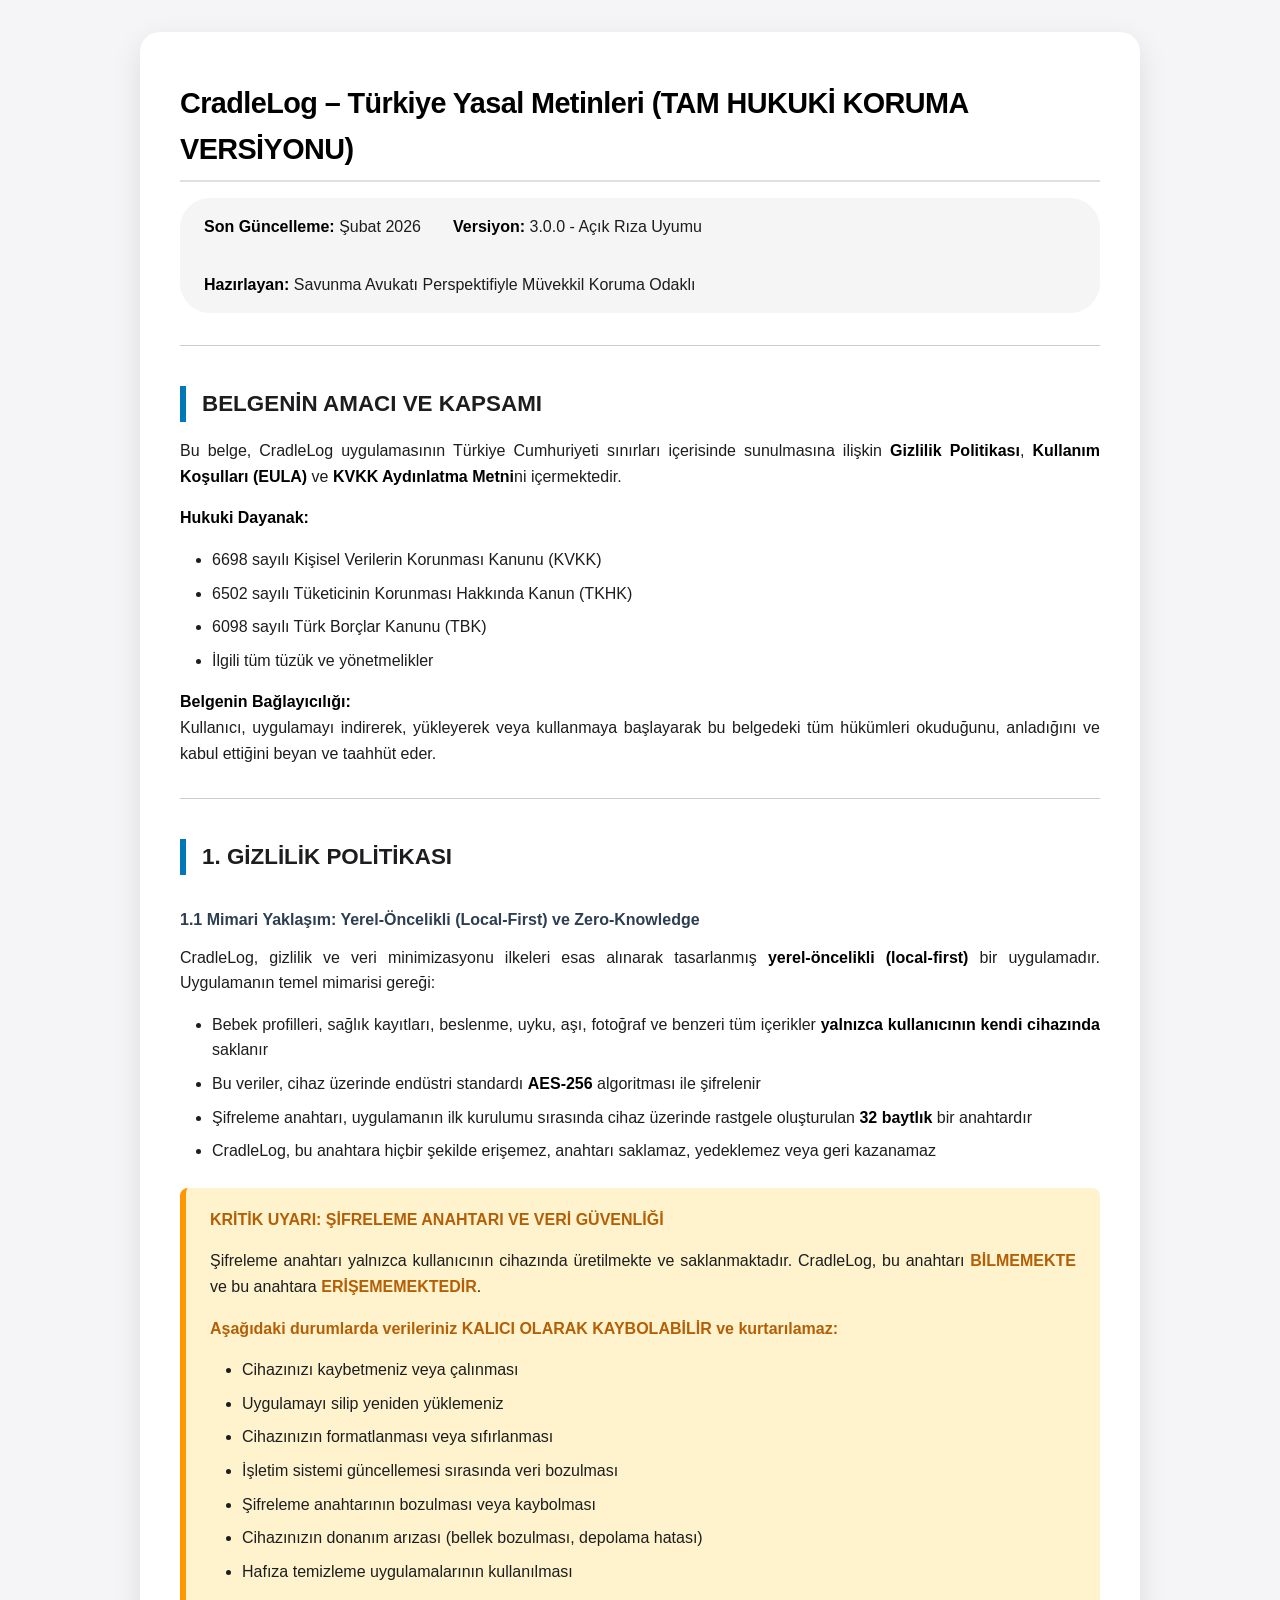
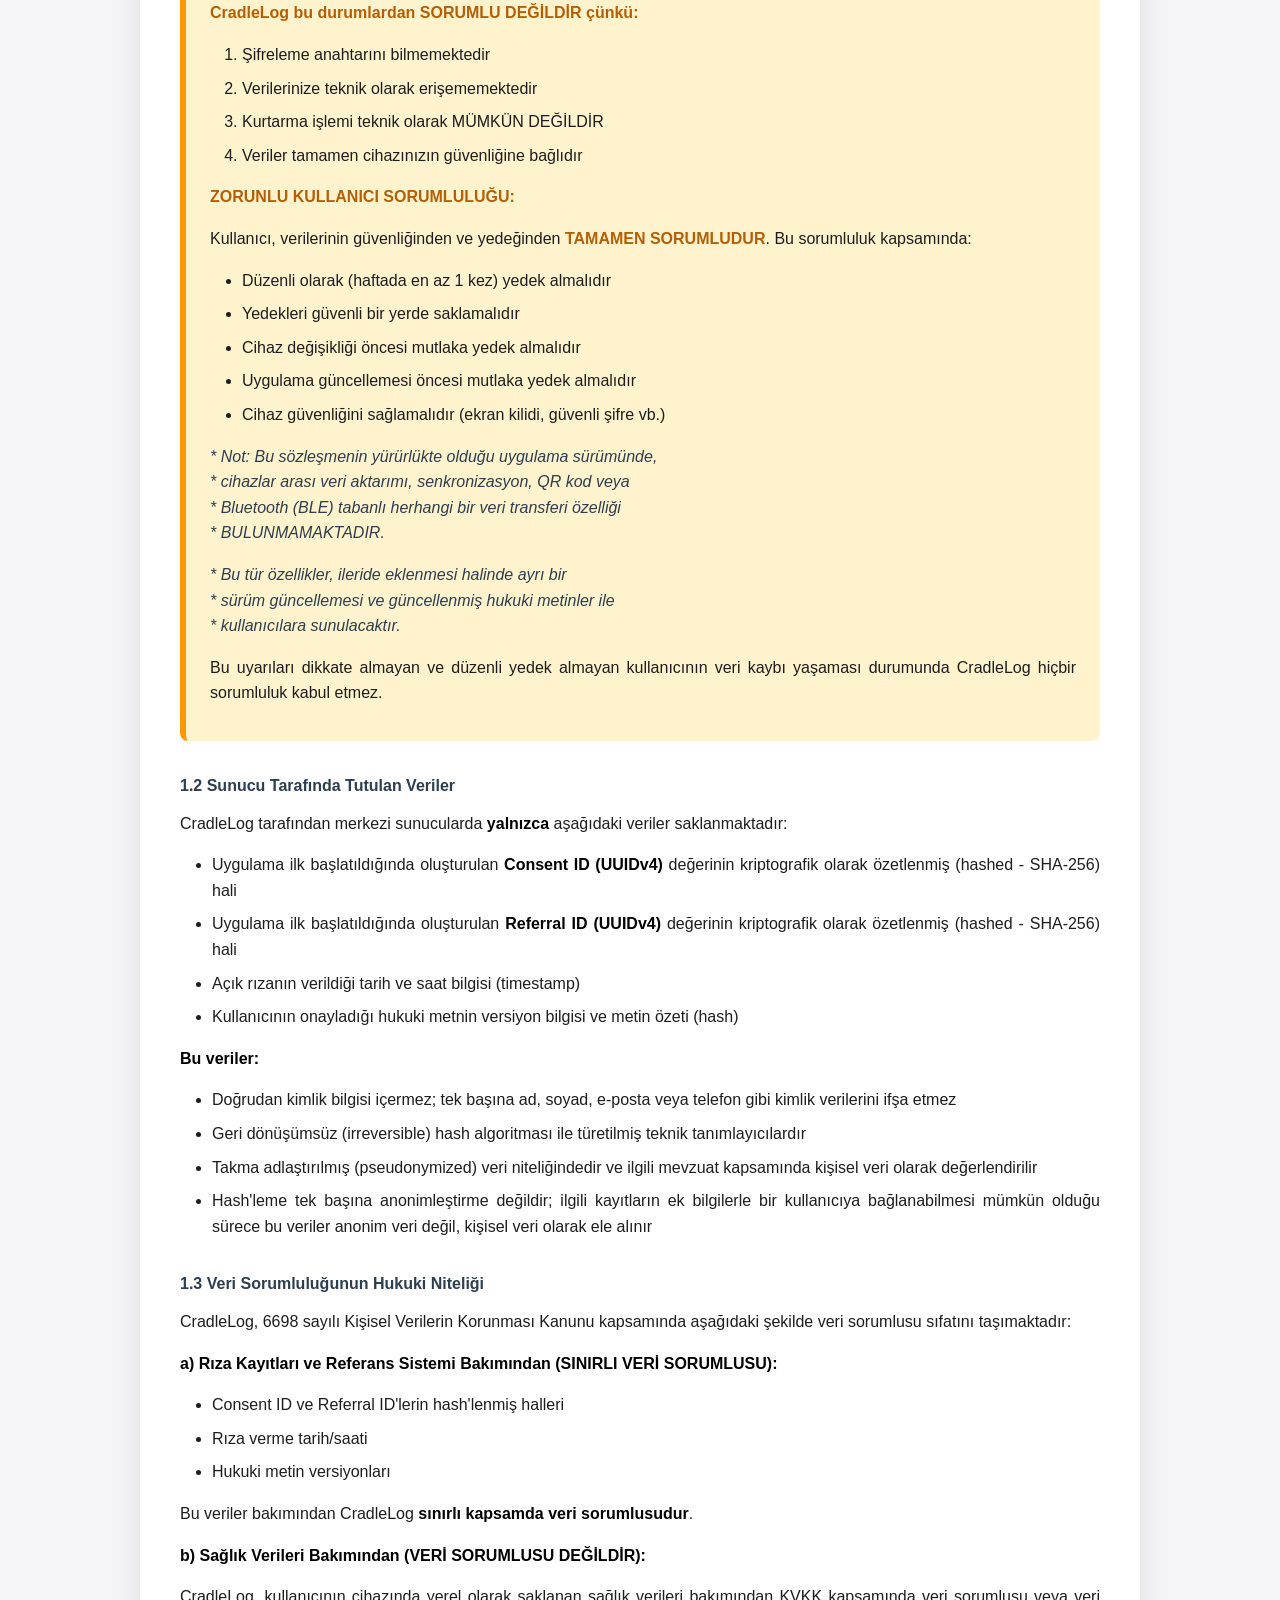
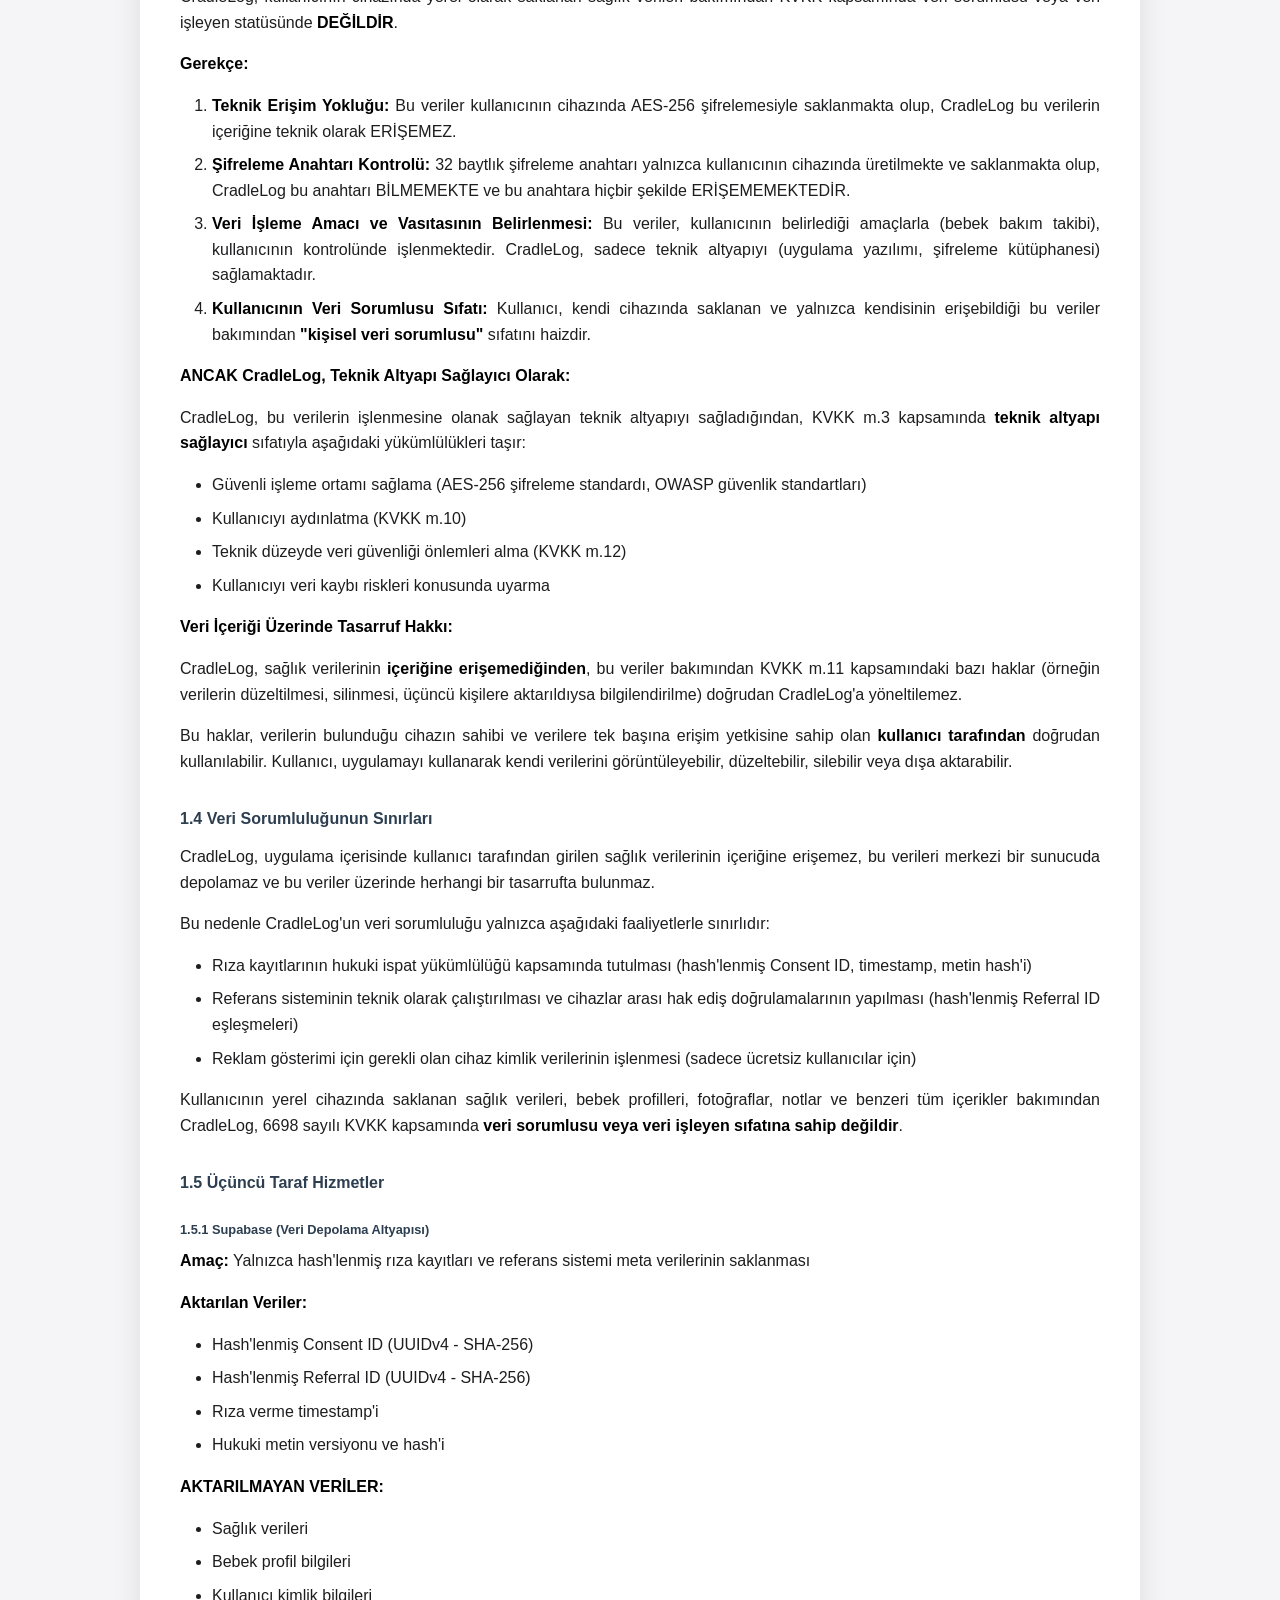
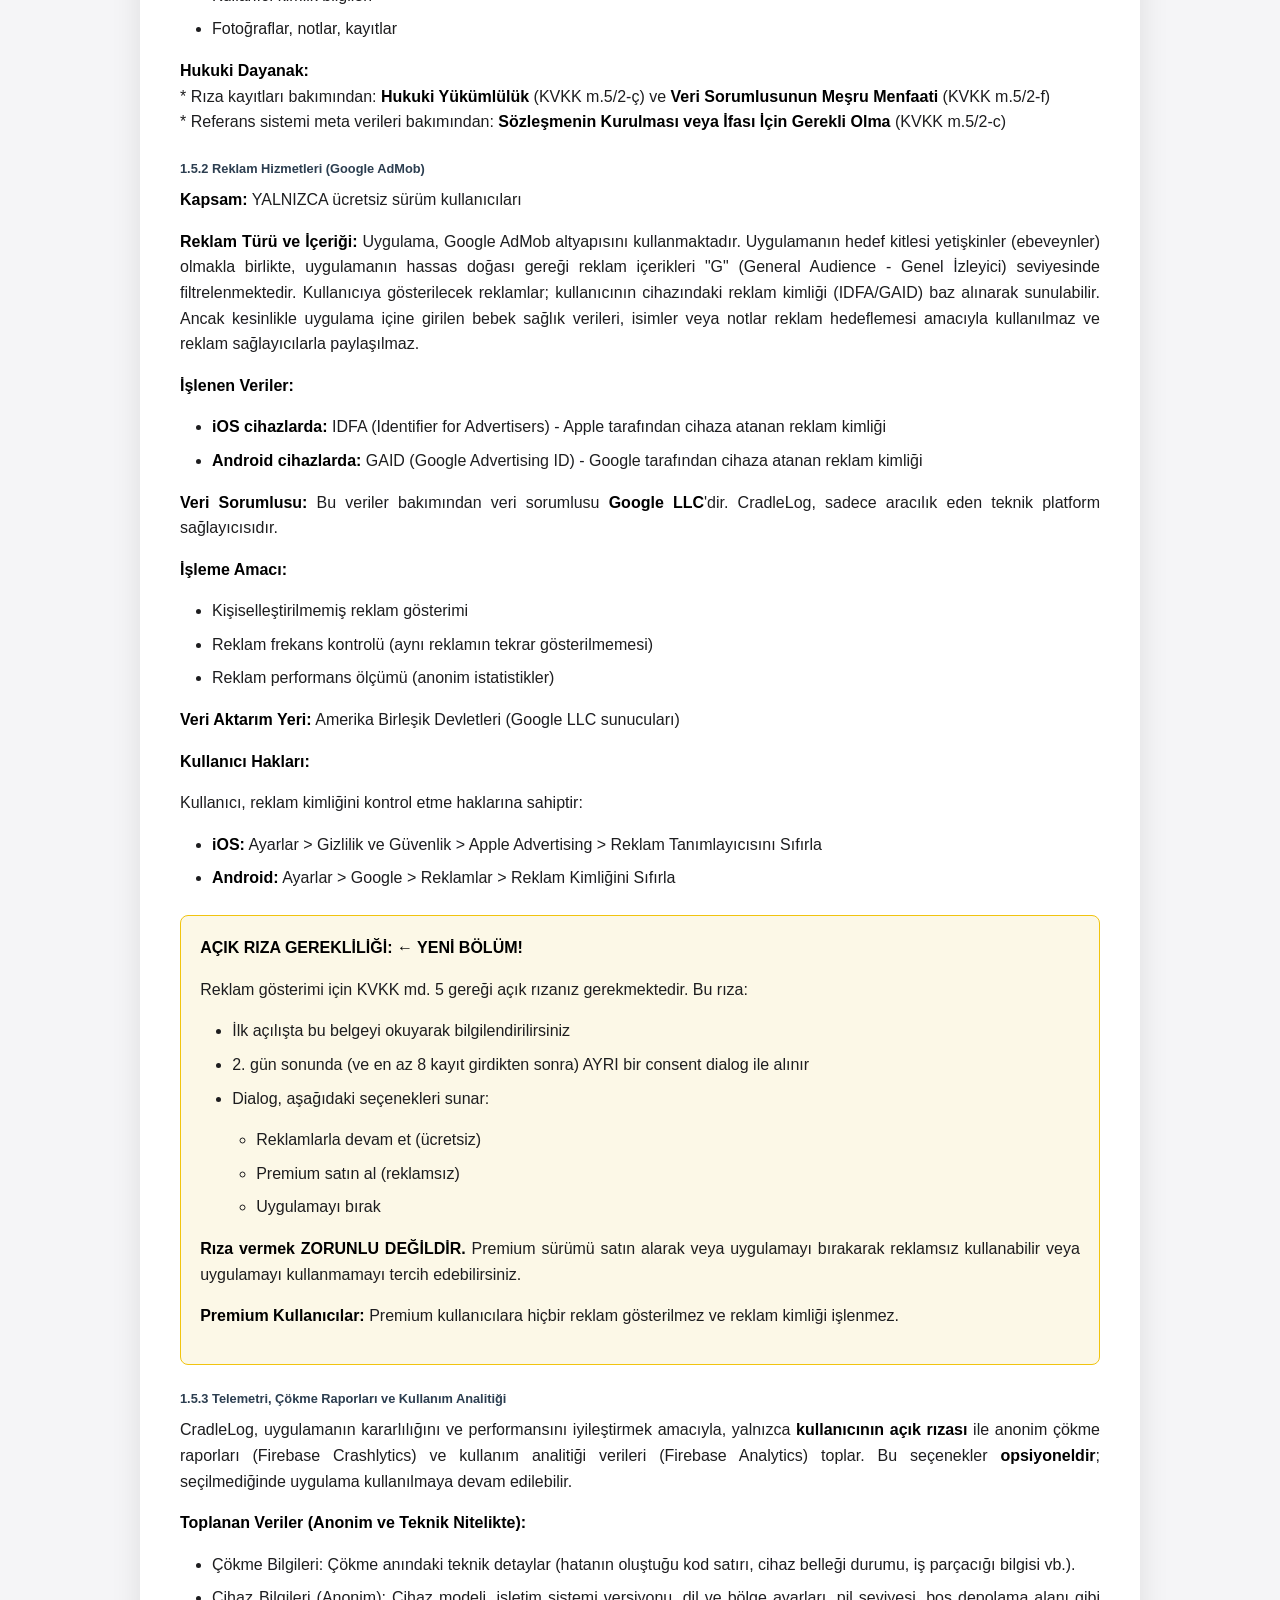
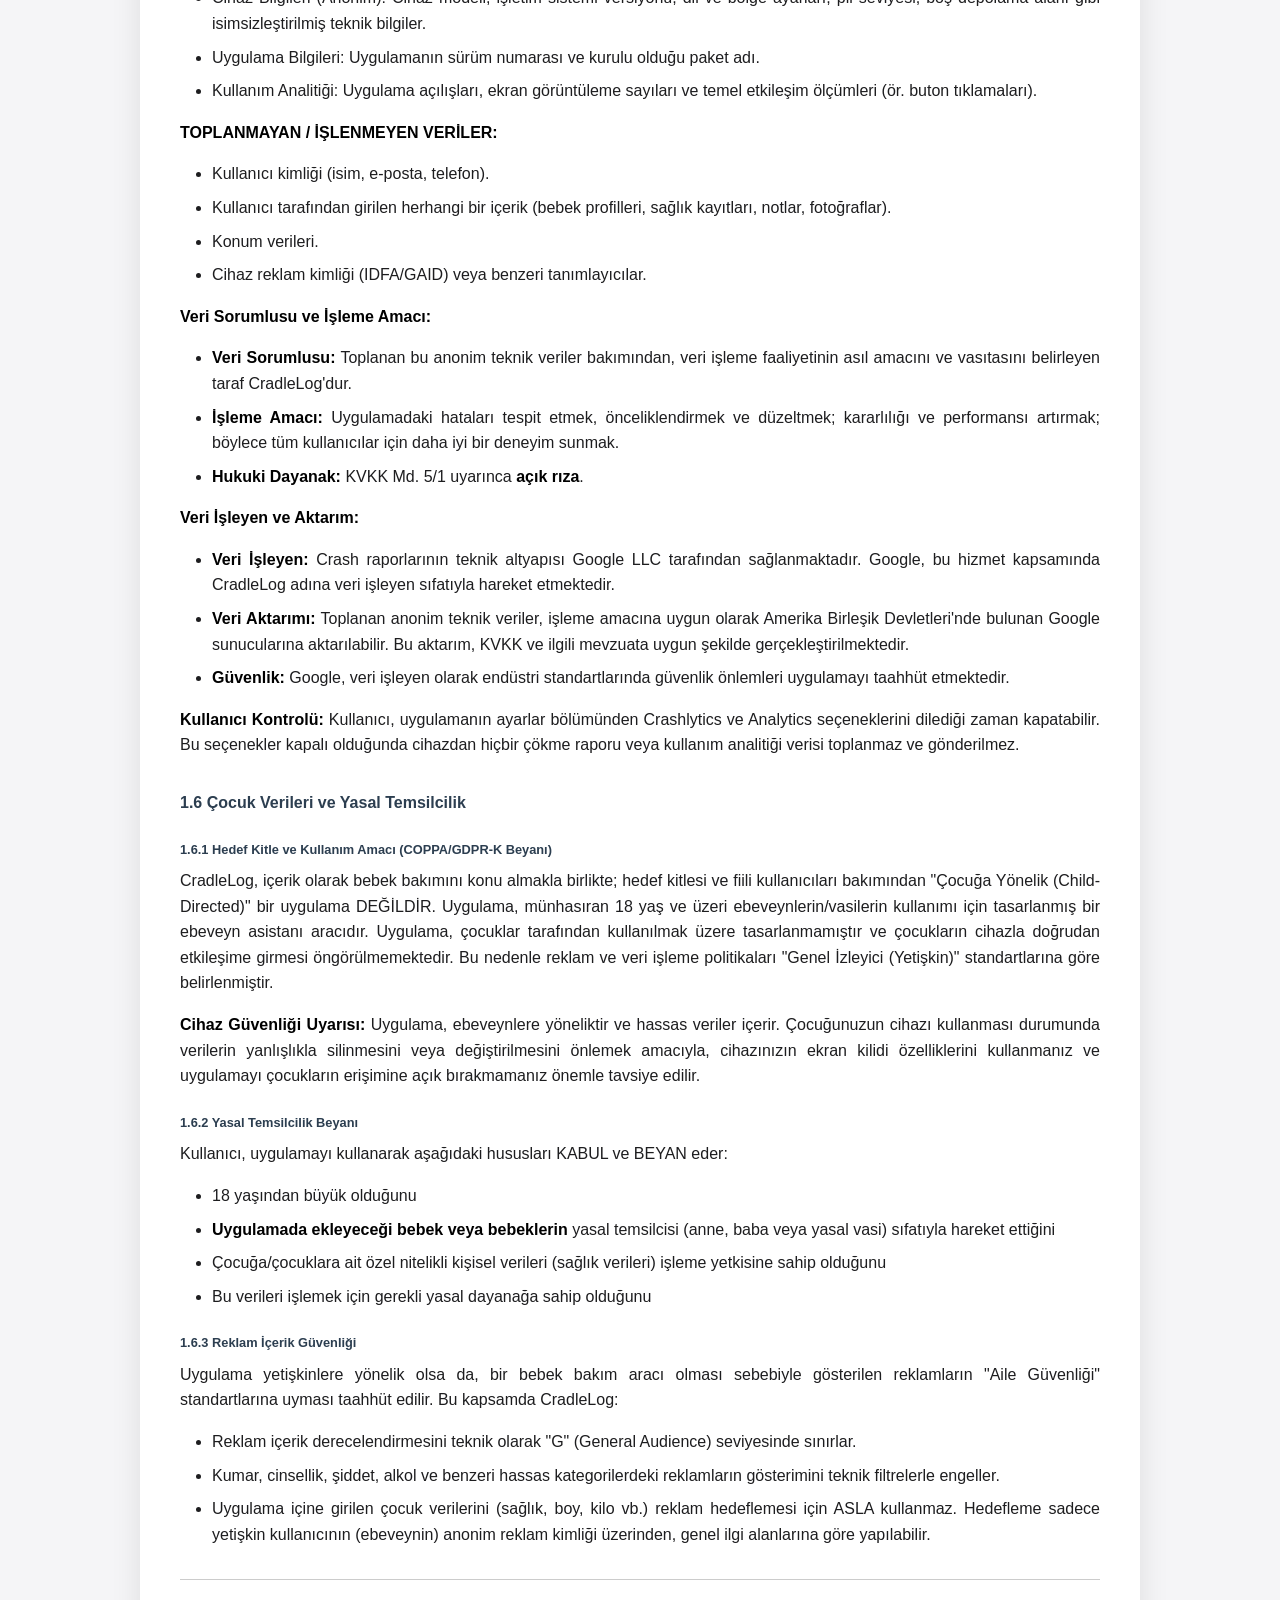
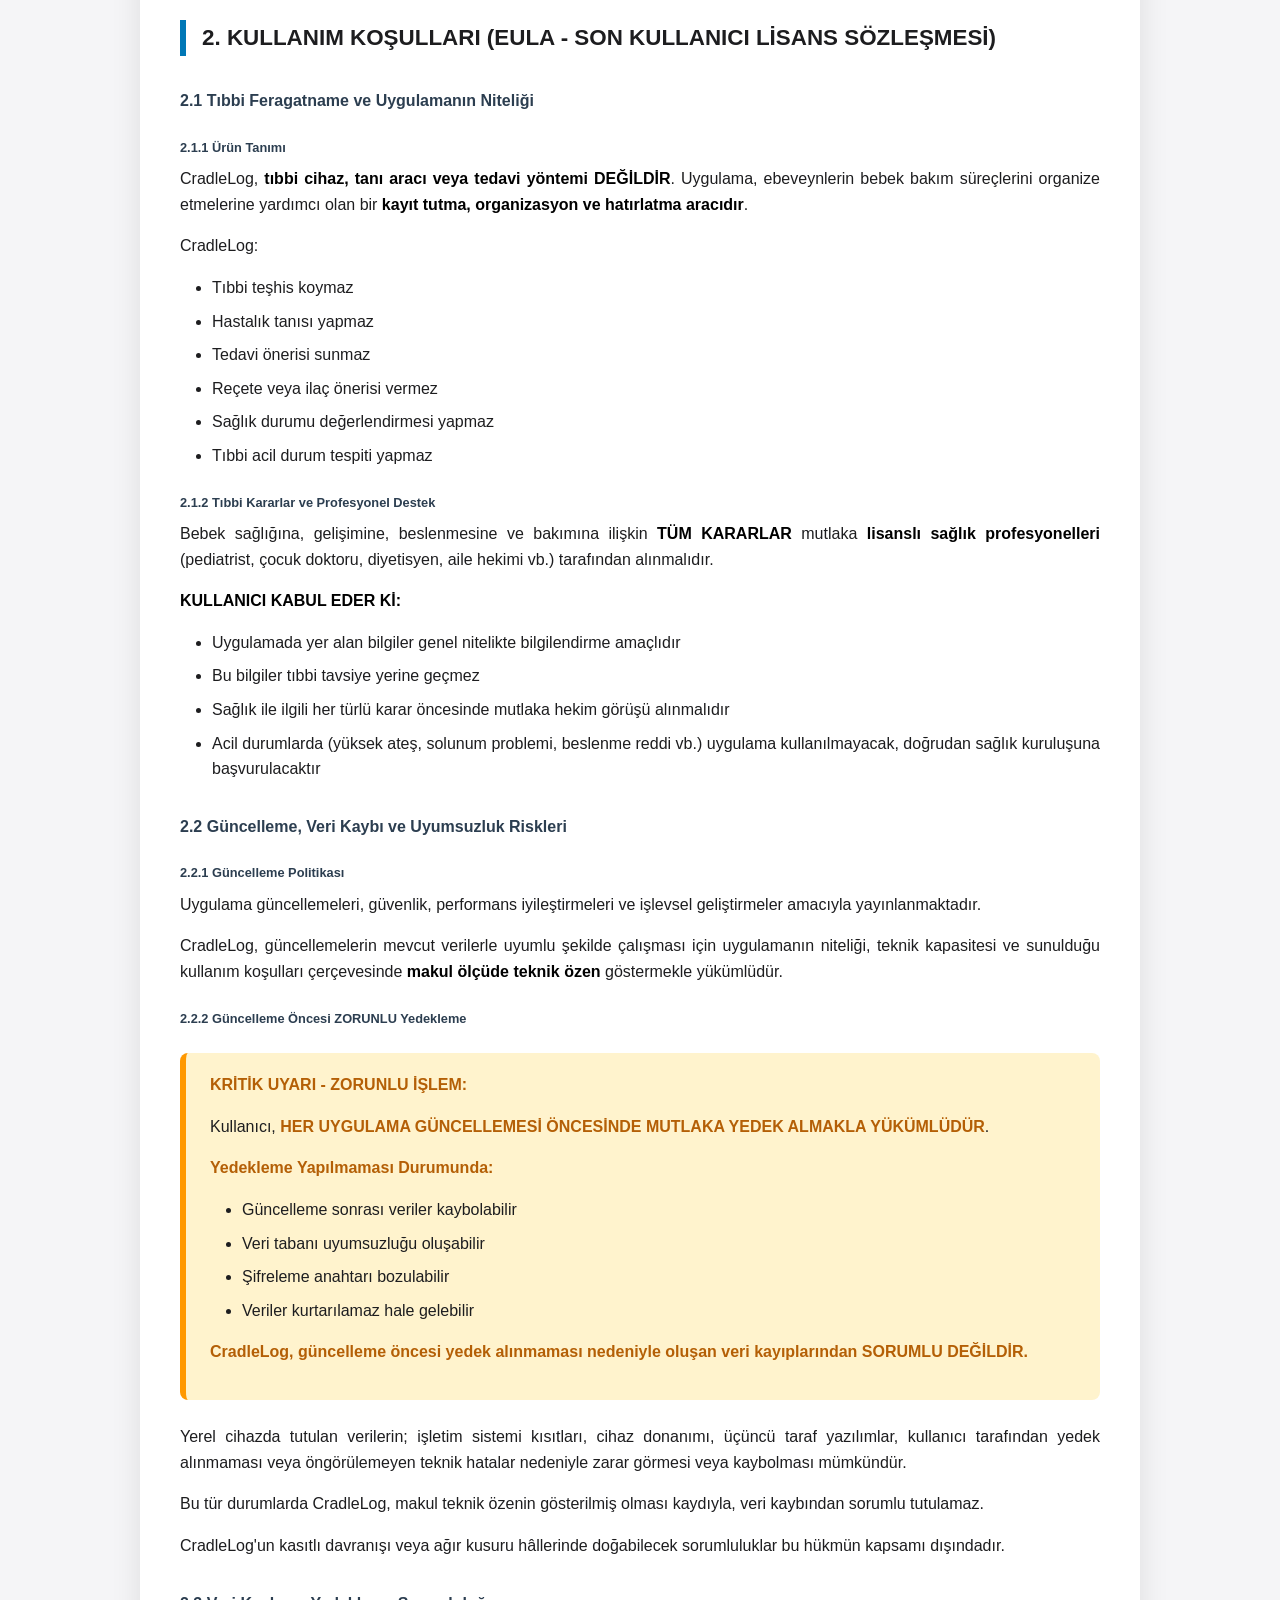
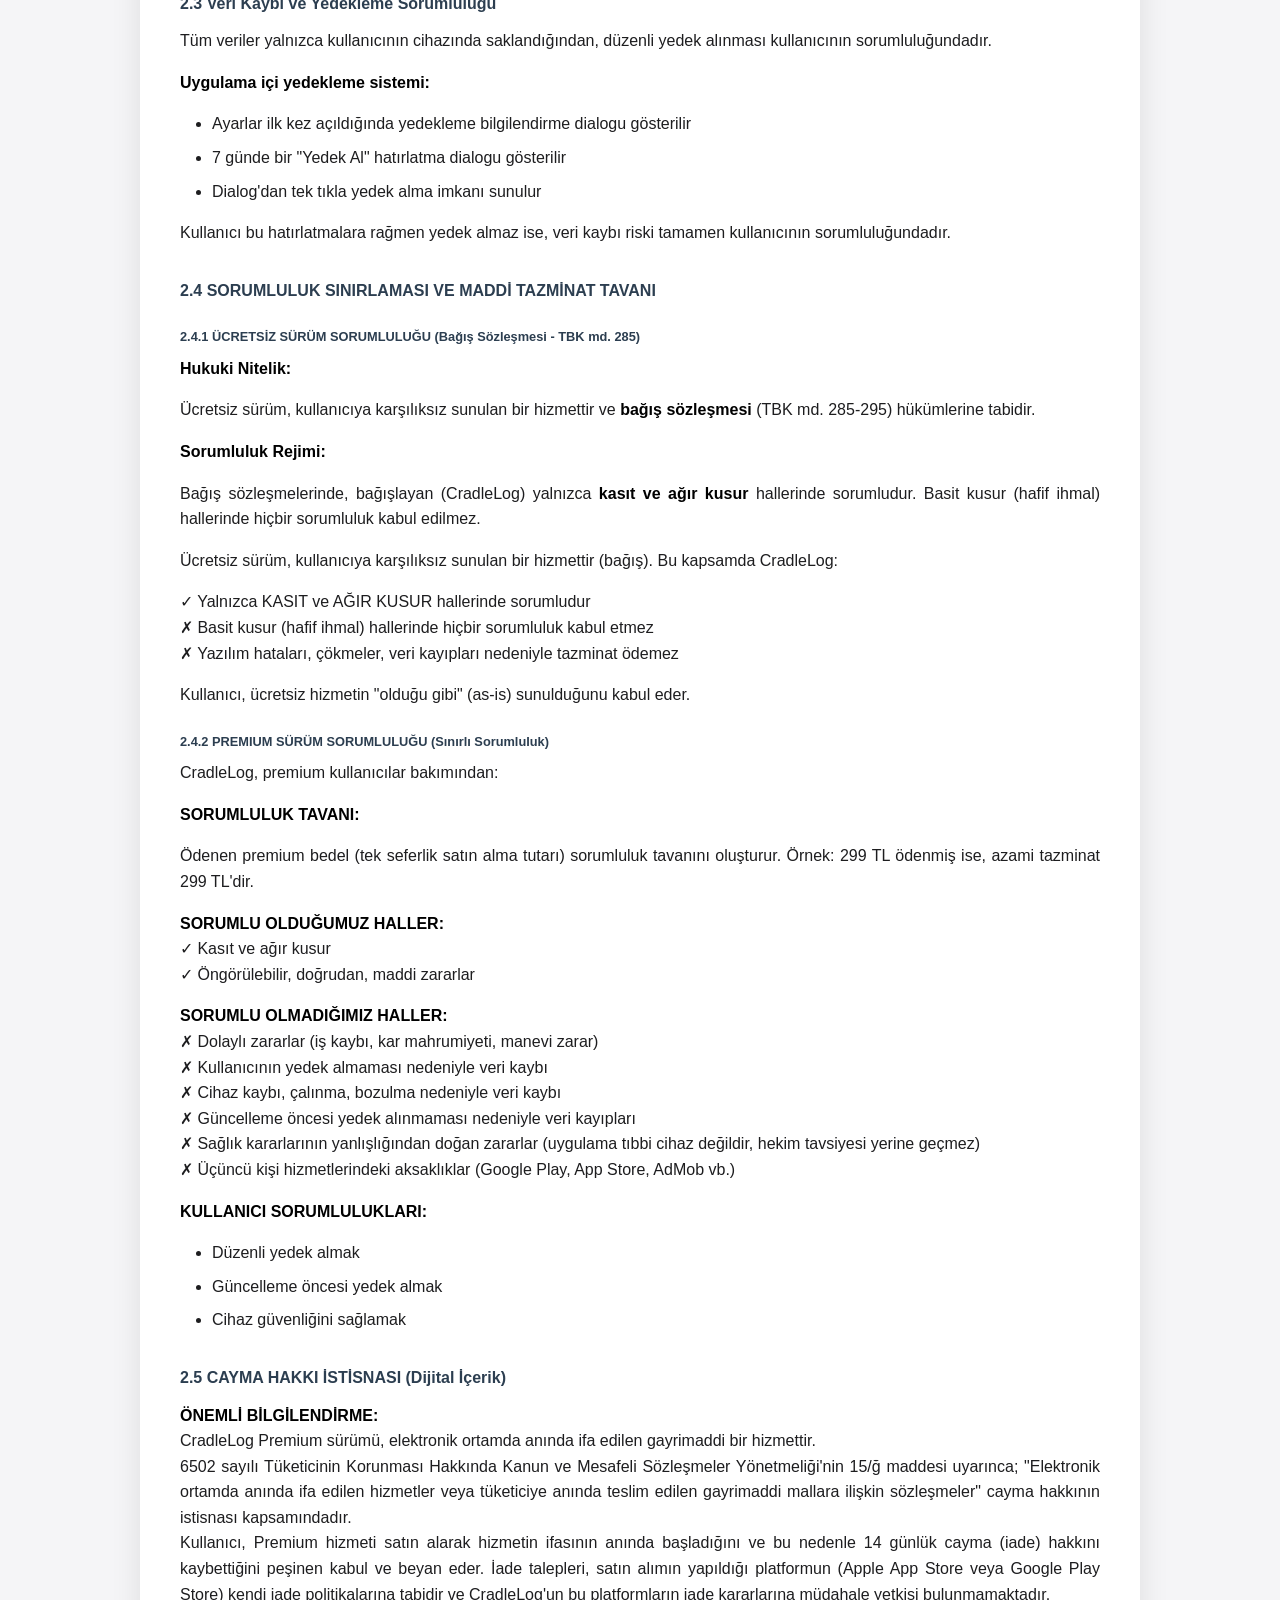
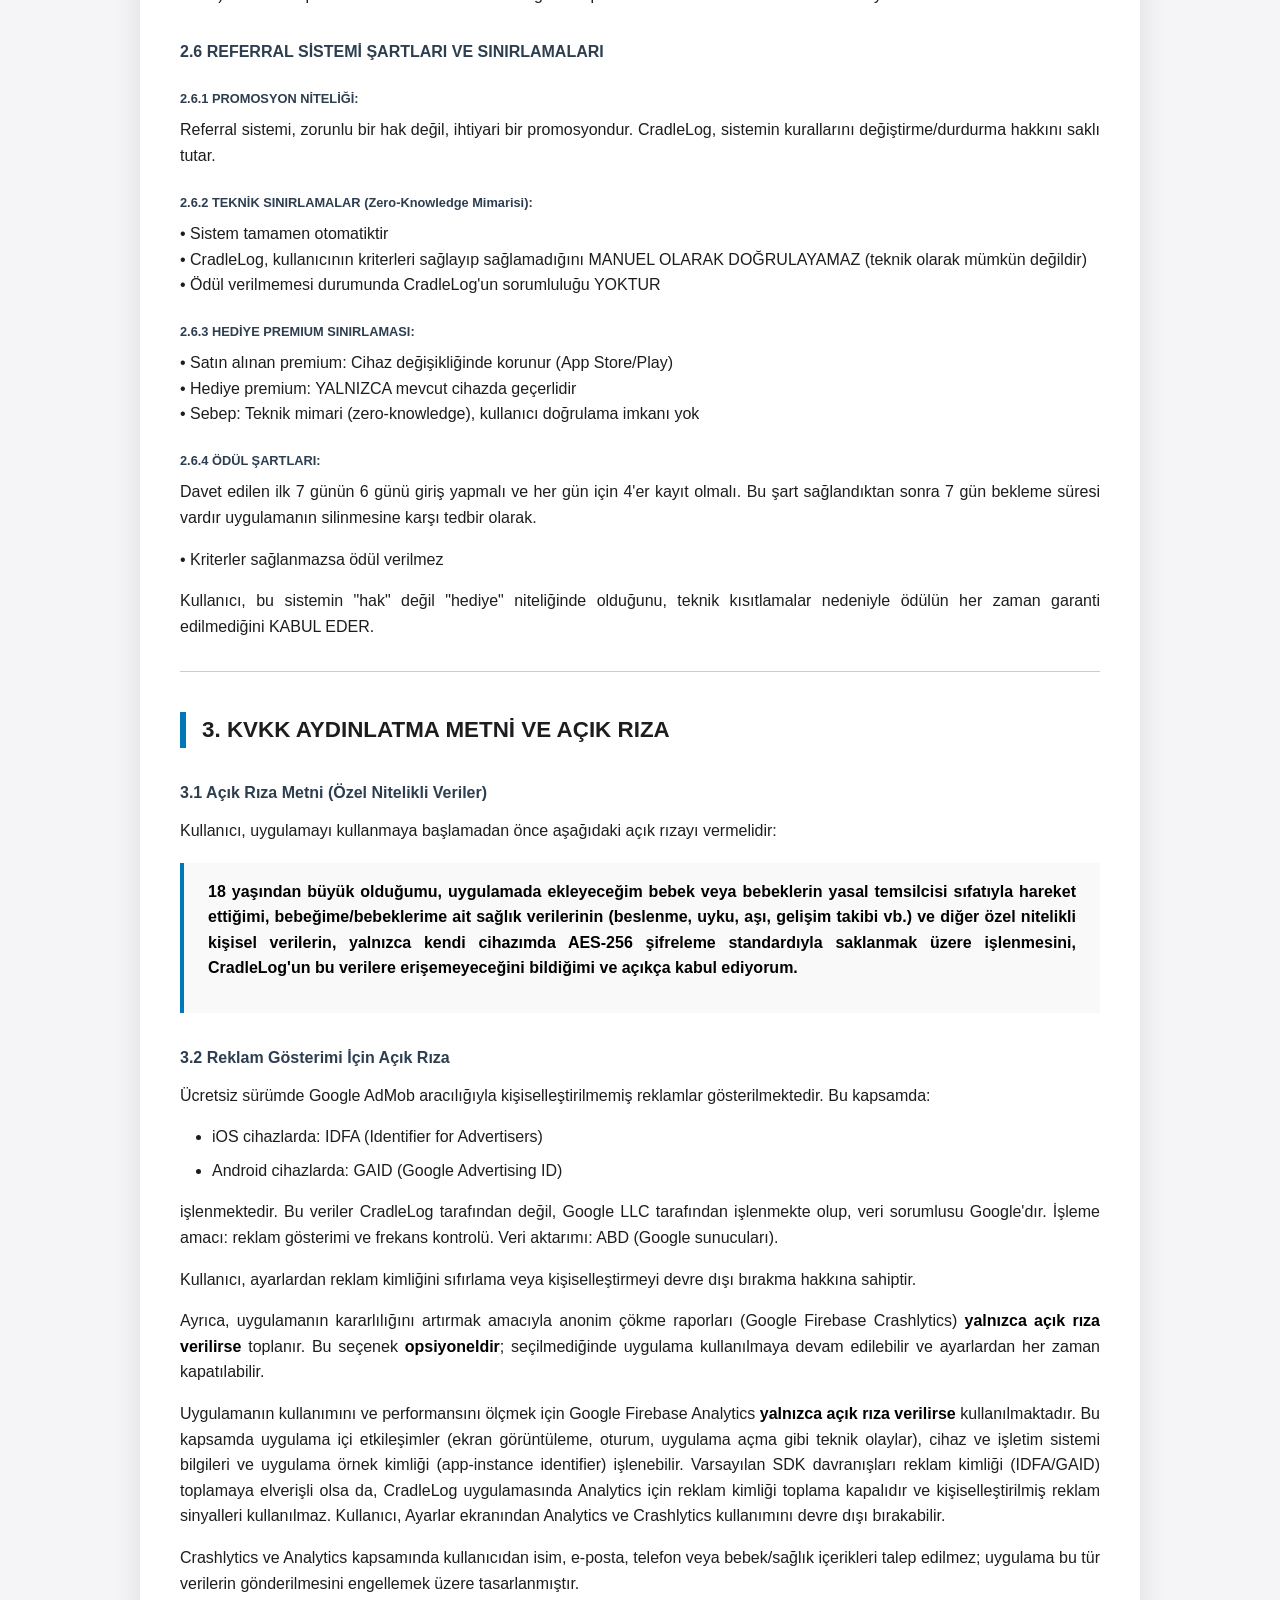
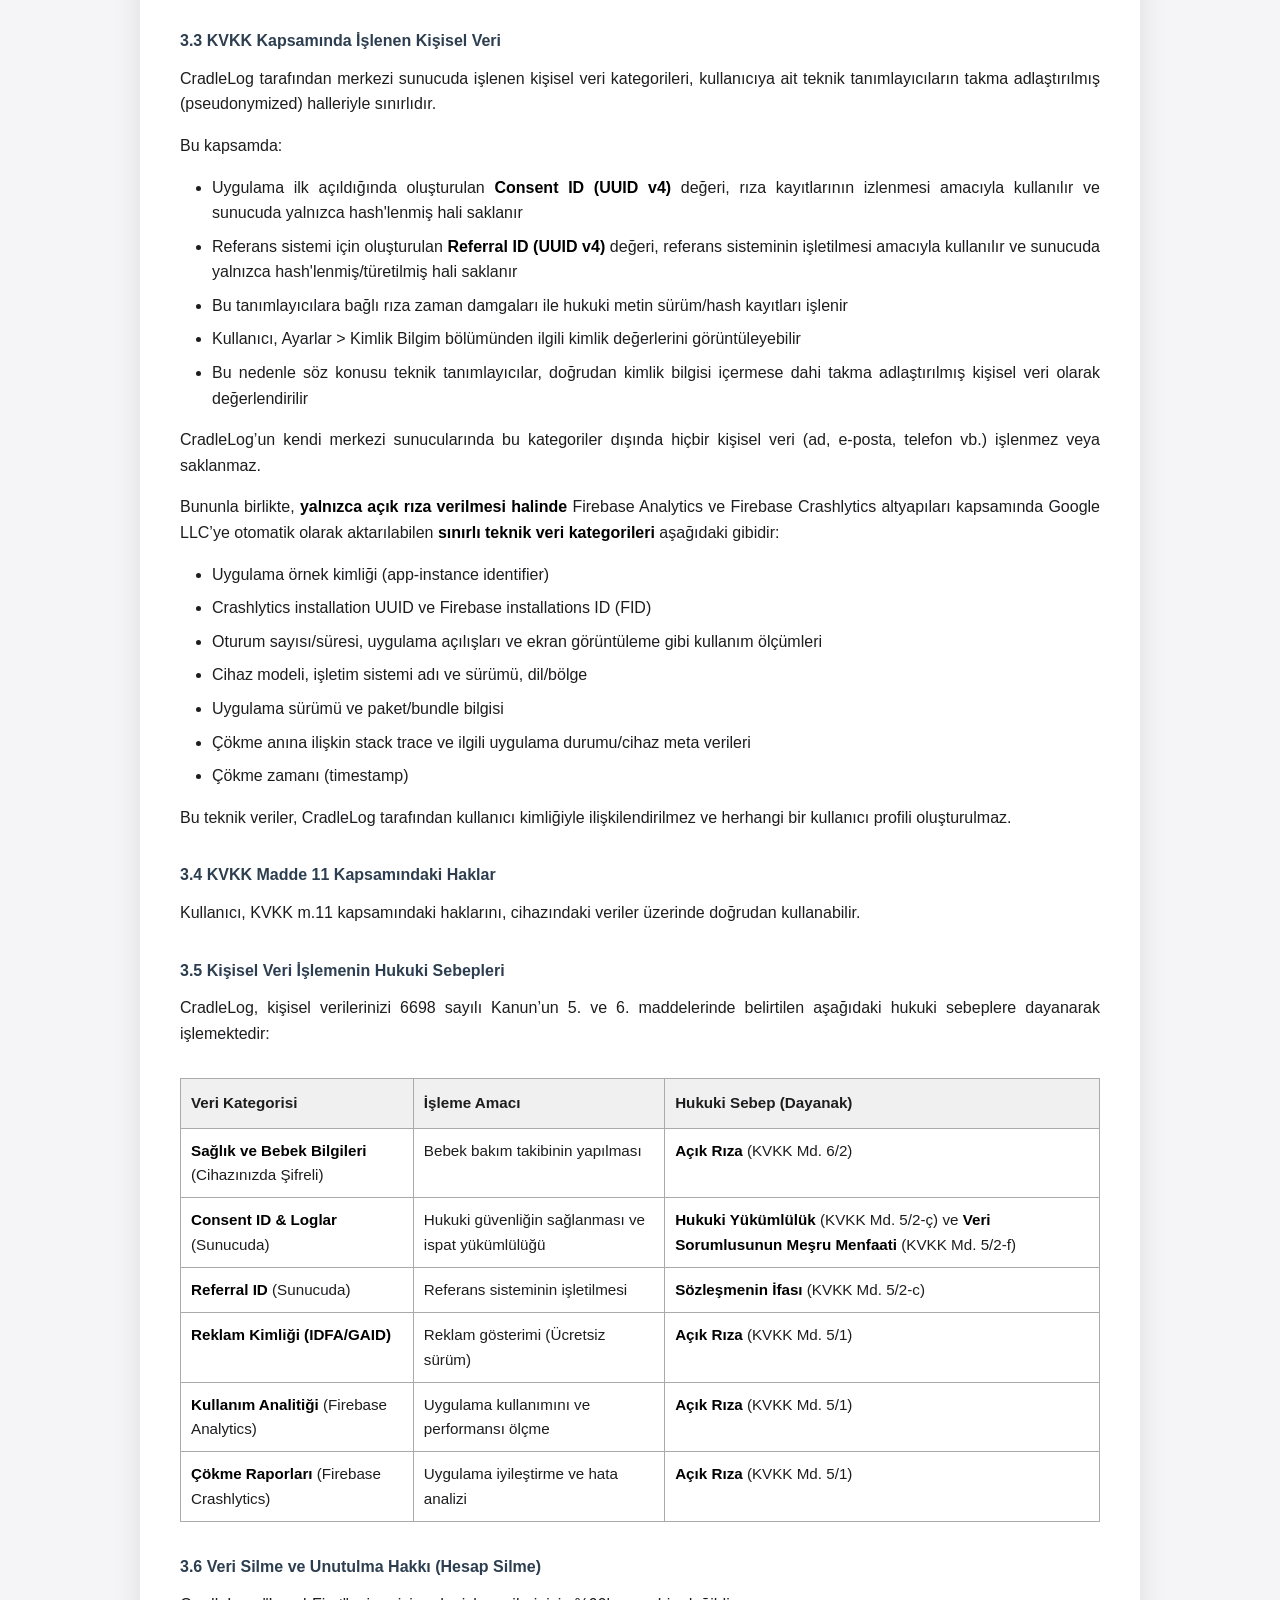
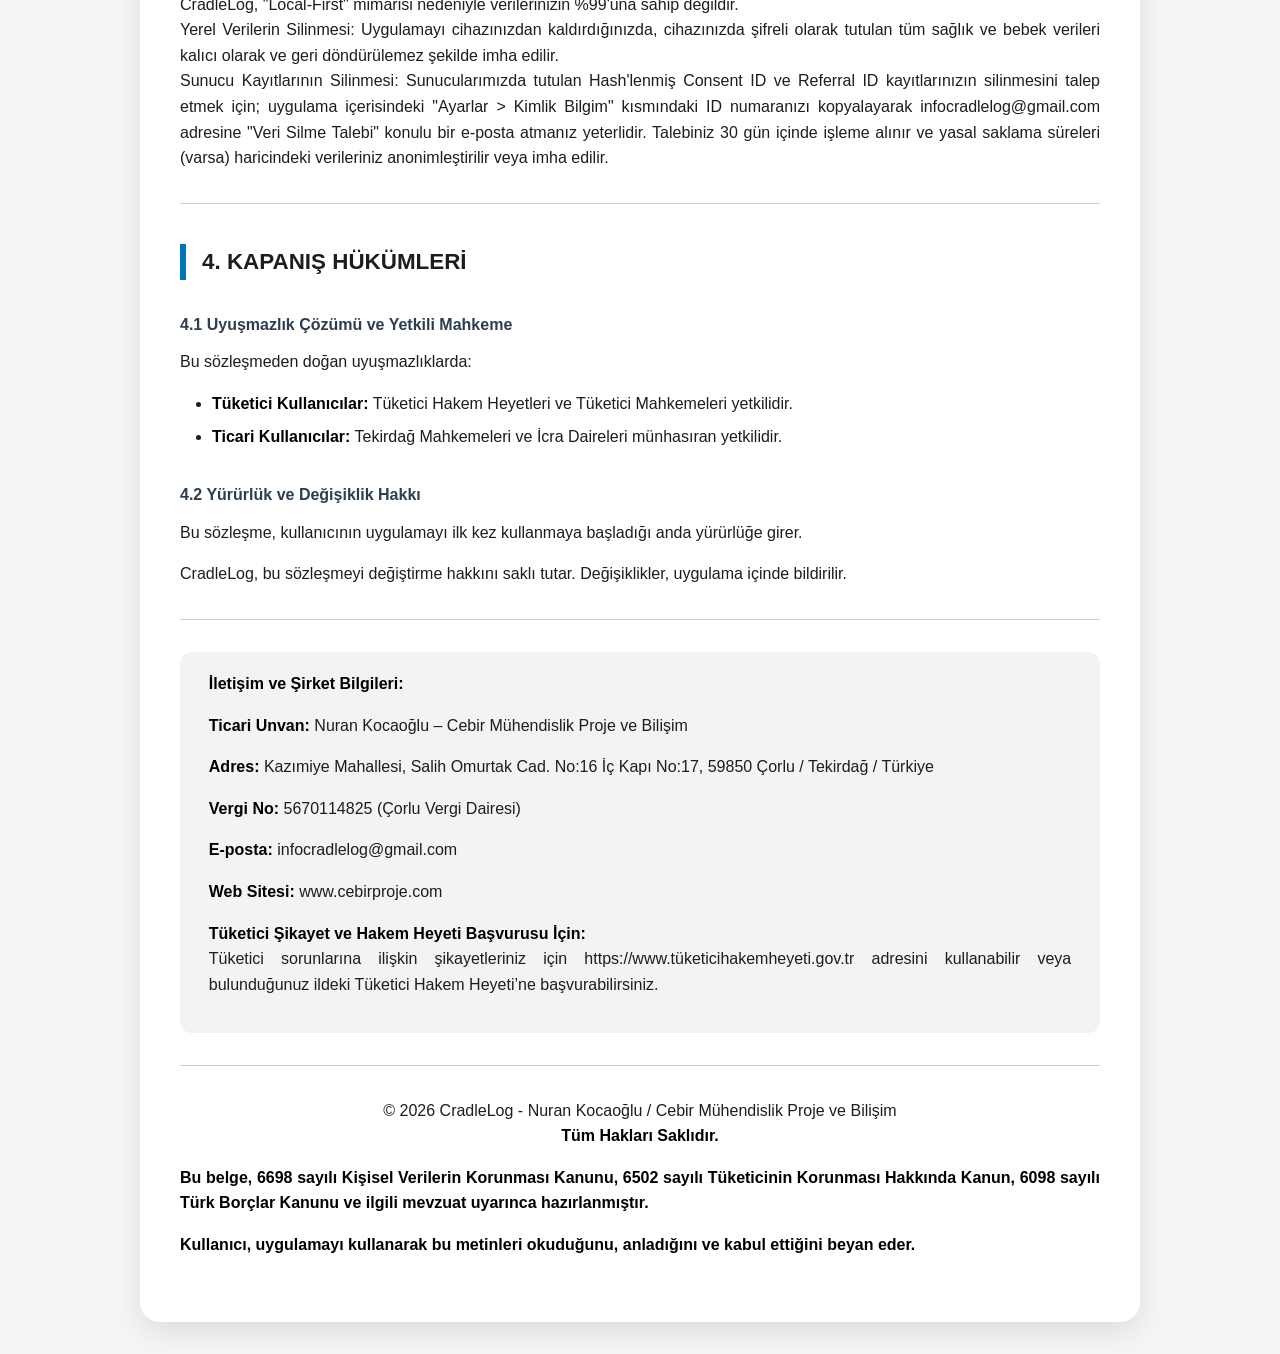
==== commit 6b11d6e2: "cradlelog_v4.html" ====
--- a/index.html
+++ b/index.html
@@ -26,7 +26,7 @@
             padding: 3rem 2.5rem;
         }
         h1 {
-            font-size: 2.2rem;
+            font-size: 1.8rem;
             font-weight: 700;
             letter-spacing: -0.02em;
             margin-bottom: 0.5rem;
@@ -35,7 +35,7 @@
             padding-bottom: 0.5rem;
         }
         h2 {
-            font-size: 1.8rem;
+            font-size: 1.4rem;
             font-weight: 600;
             margin-top: 2.5rem;
             margin-bottom: 1rem;
@@ -44,14 +44,14 @@
             padding-left: 1rem;
         }
         h3 {
-            font-size: 1.4rem;
+            font-size: 1.0rem;
             font-weight: 600;
             margin-top: 2rem;
             margin-bottom: 0.75rem;
             color: #2c3e50;
         }
         h4 {
-            font-size: 1.2rem;
+            font-size: 0.8rem;
             font-weight: 600;
             margin-top: 1.5rem;
             margin-bottom: 0.5rem;
@@ -59,7 +59,7 @@
             font-style: normal;
         }
         h5 {
-            font-size: 1.1rem;
+            font-size: 0.7rem;
             font-weight: 600;
             margin-top: 1.2rem;
             margin-bottom: 0.5rem;
@@ -136,7 +136,7 @@
             text-decoration: underline;
         }
         .small-note {
-            font-size: 0.9rem;
+            font-size: 0.6rem;
             color: #555;
         }
         .advertisement-label {
@@ -144,7 +144,7 @@
             padding: 0.2rem 0.5rem;
             border-radius: 4px;
             font-weight: 600;
-            font-size: 0.9rem;
+            font-size: 0.7rem;
         }
         .list-symbol {
             font-weight: 600;
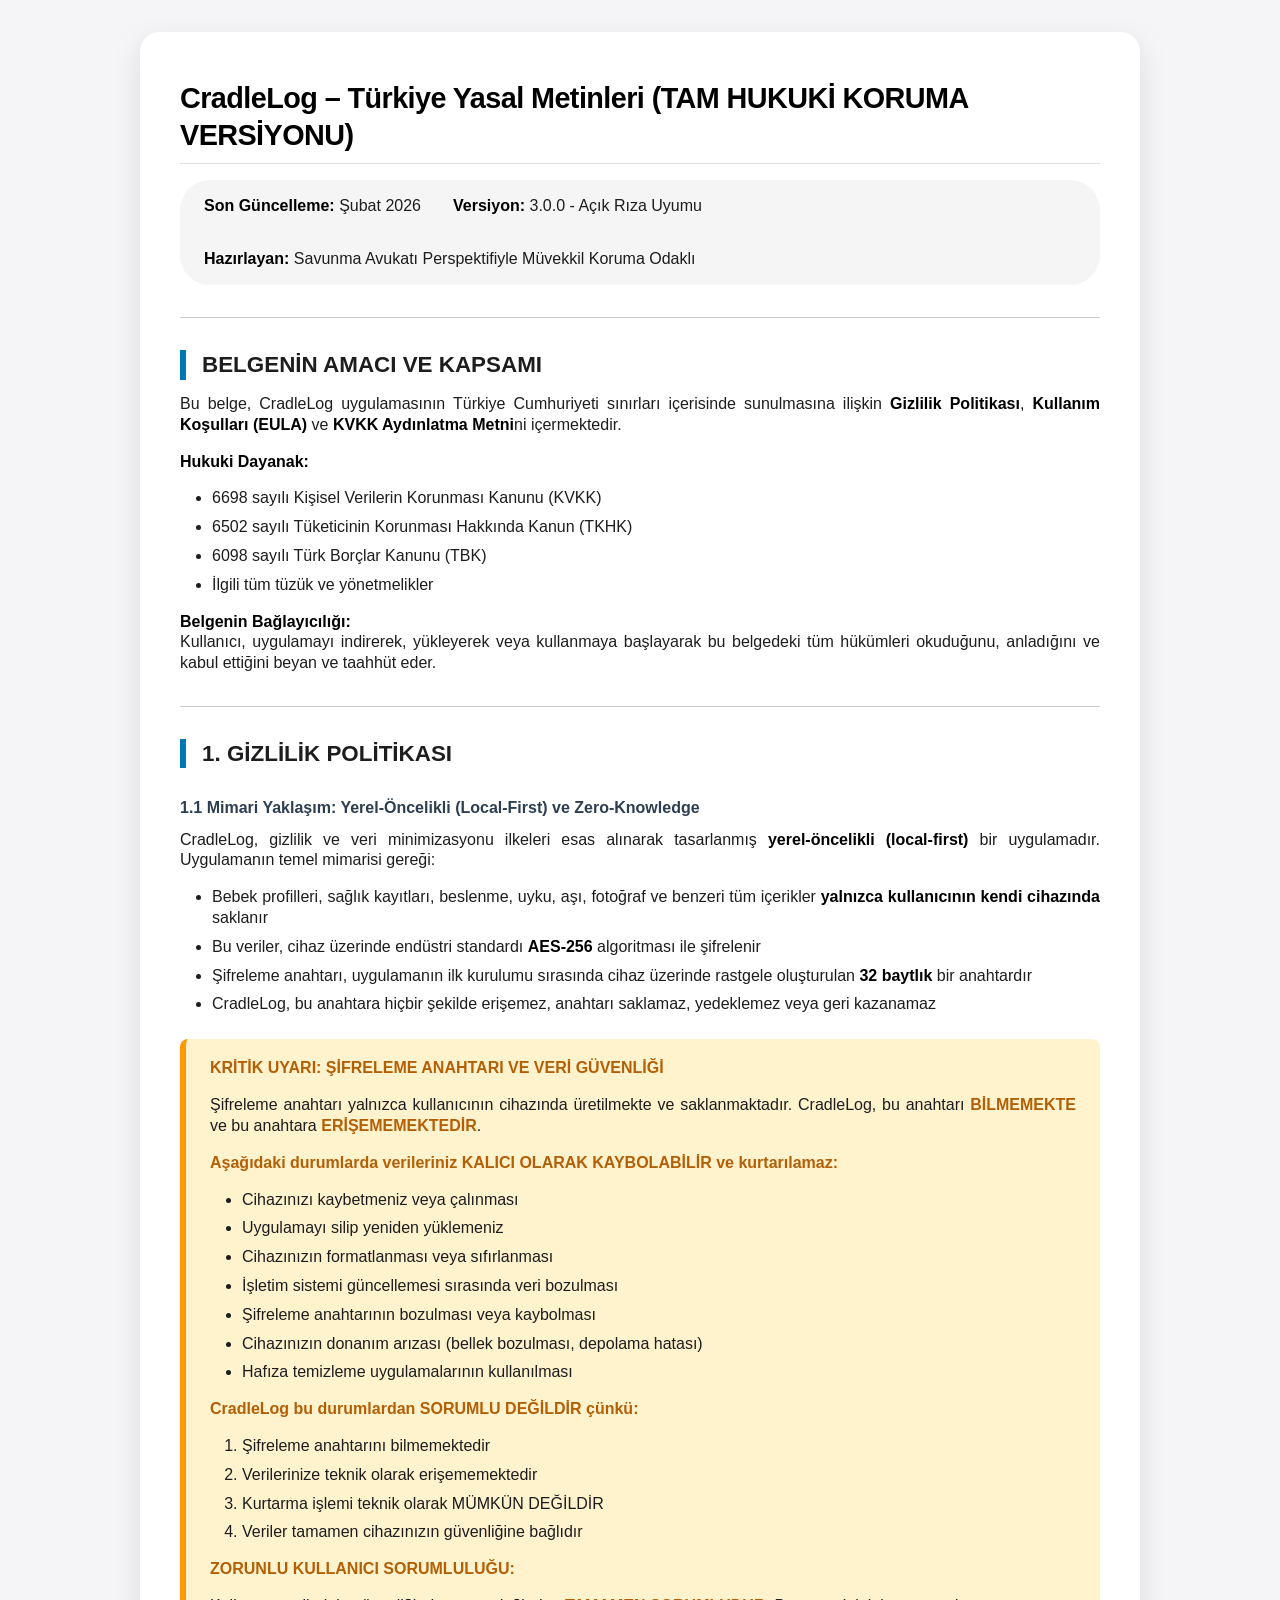
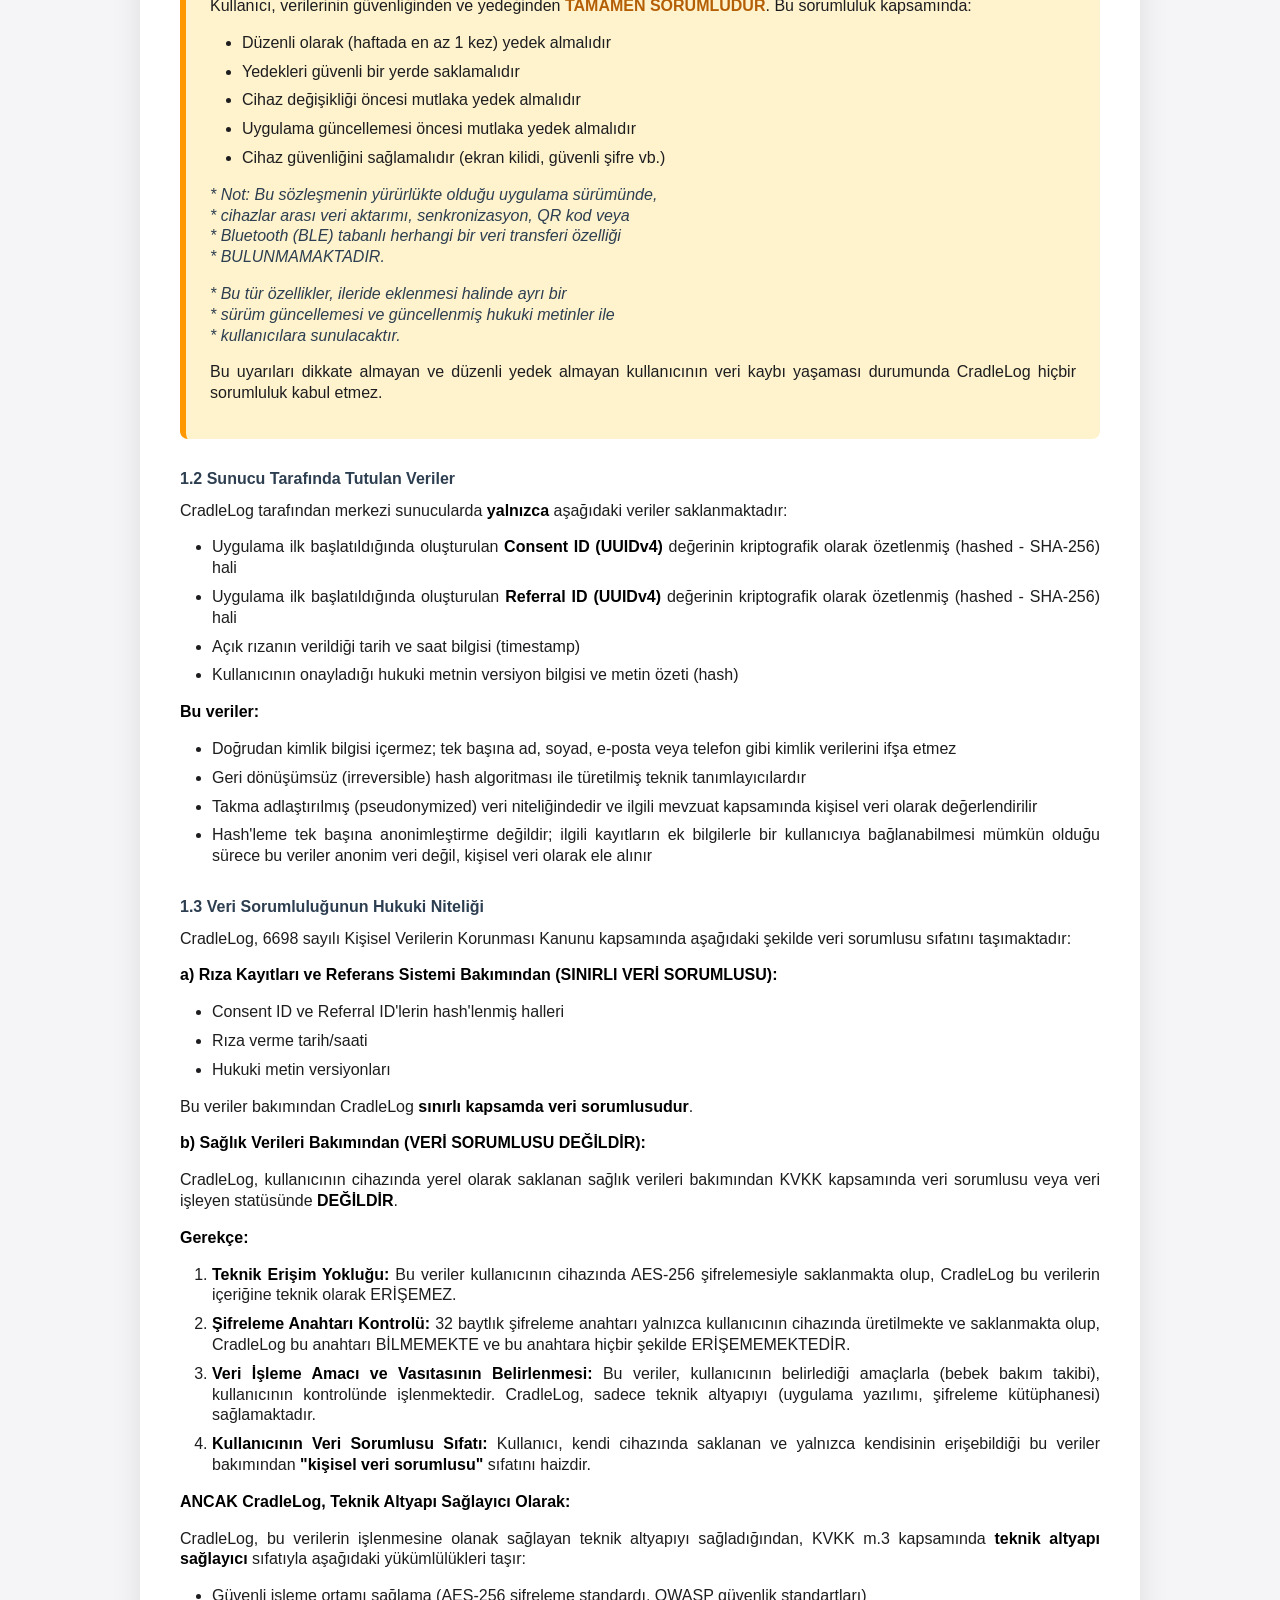
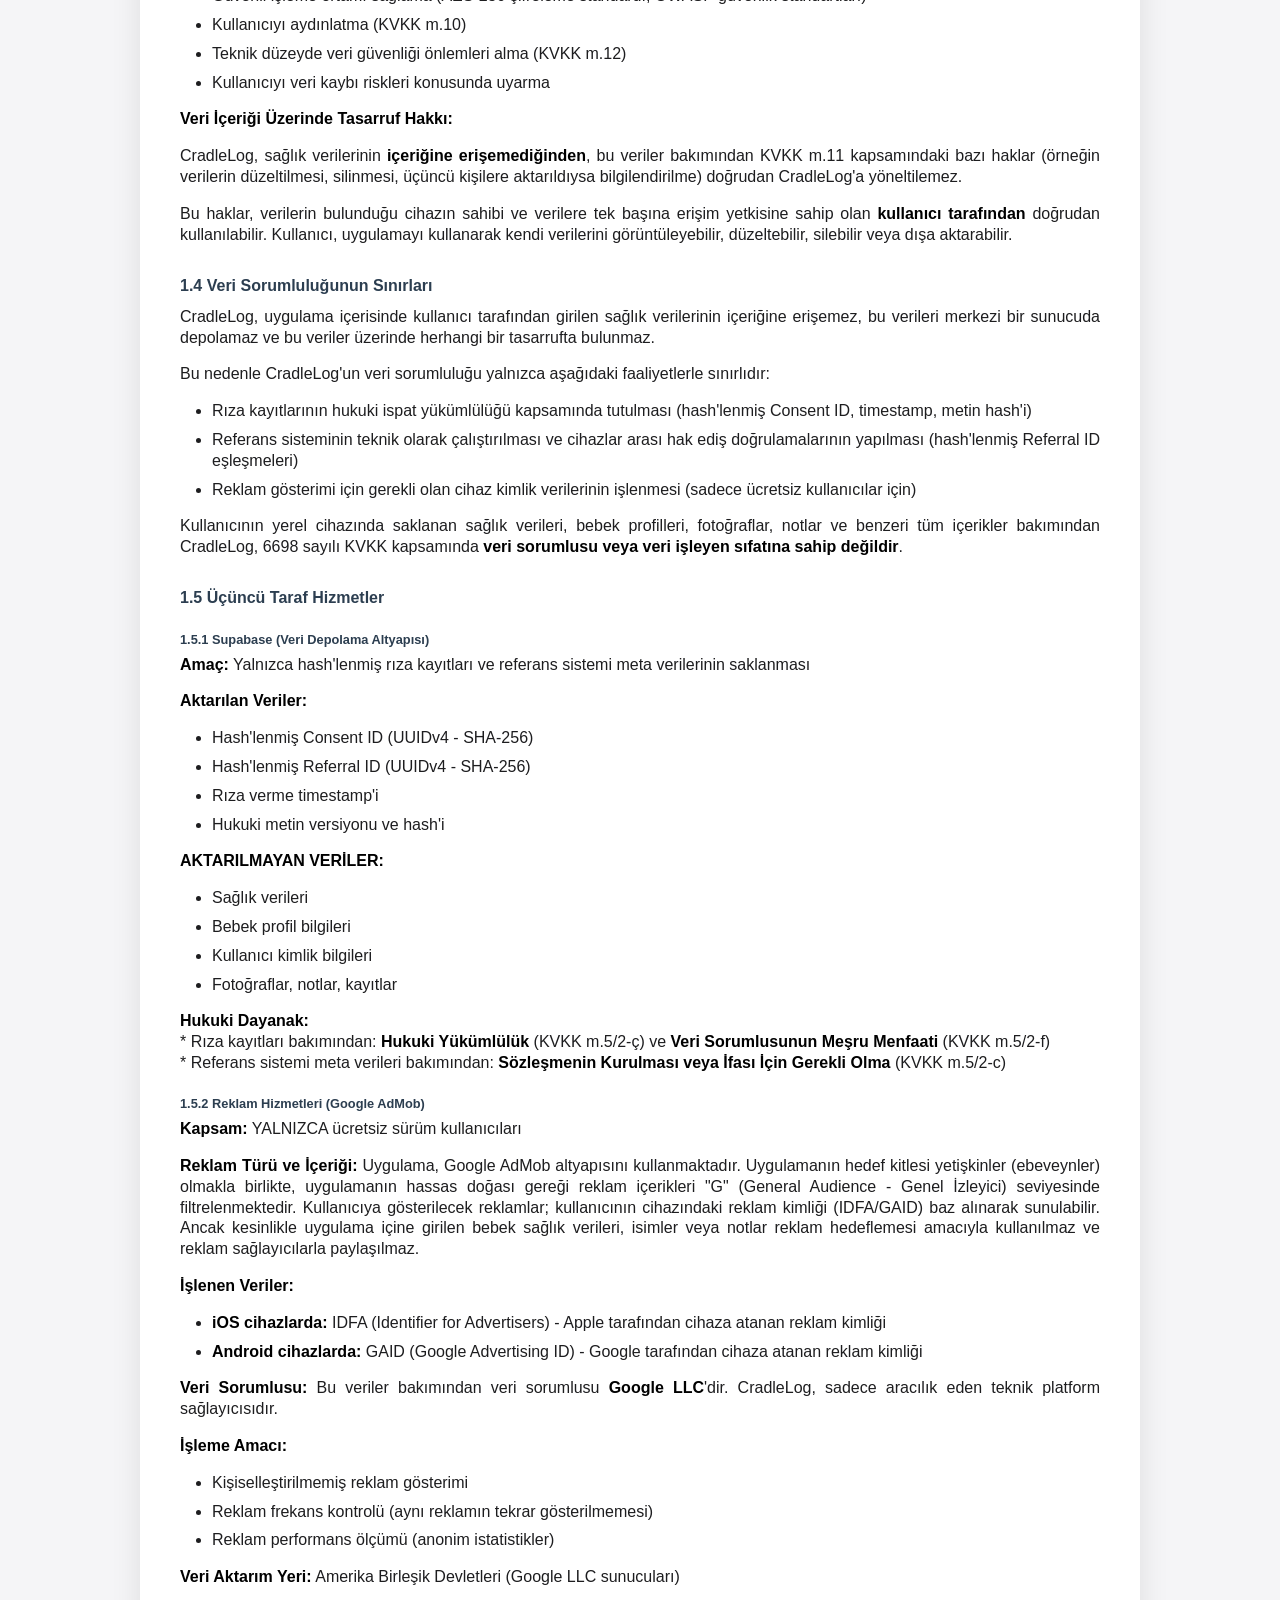
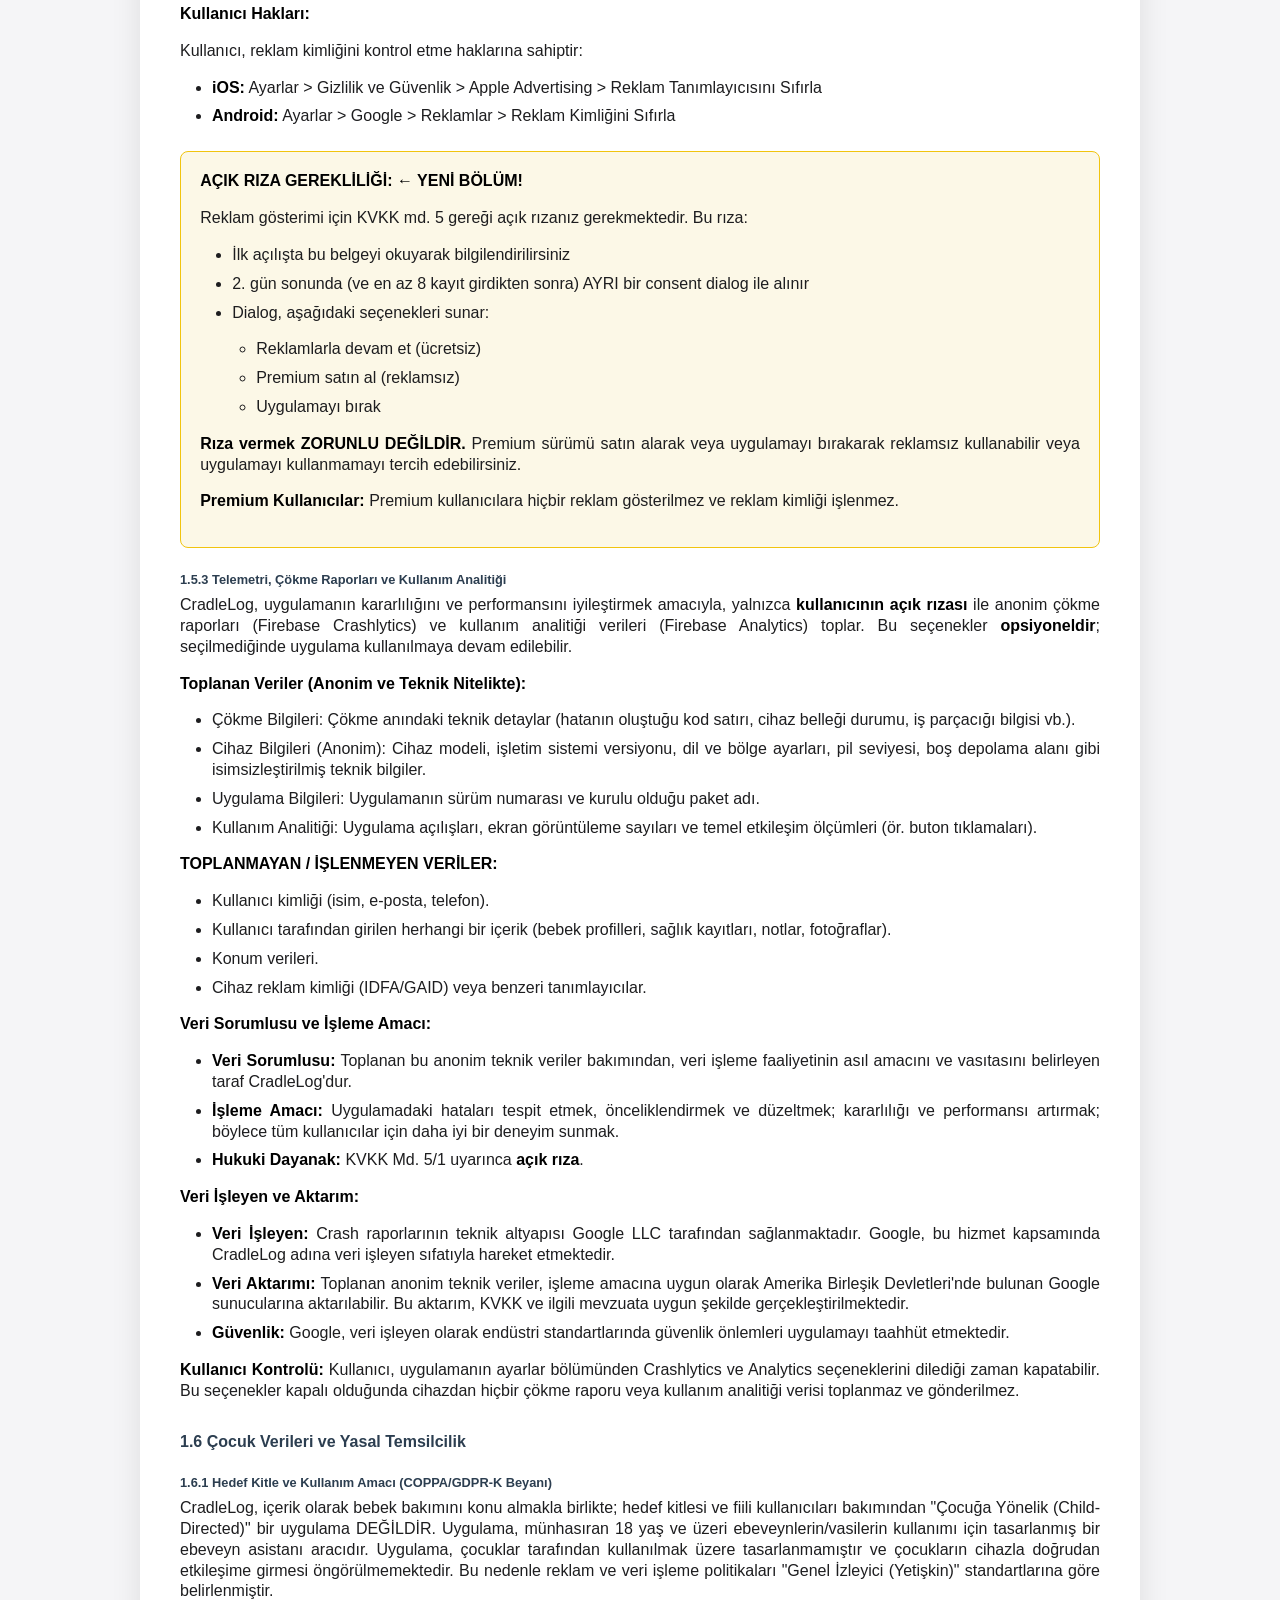
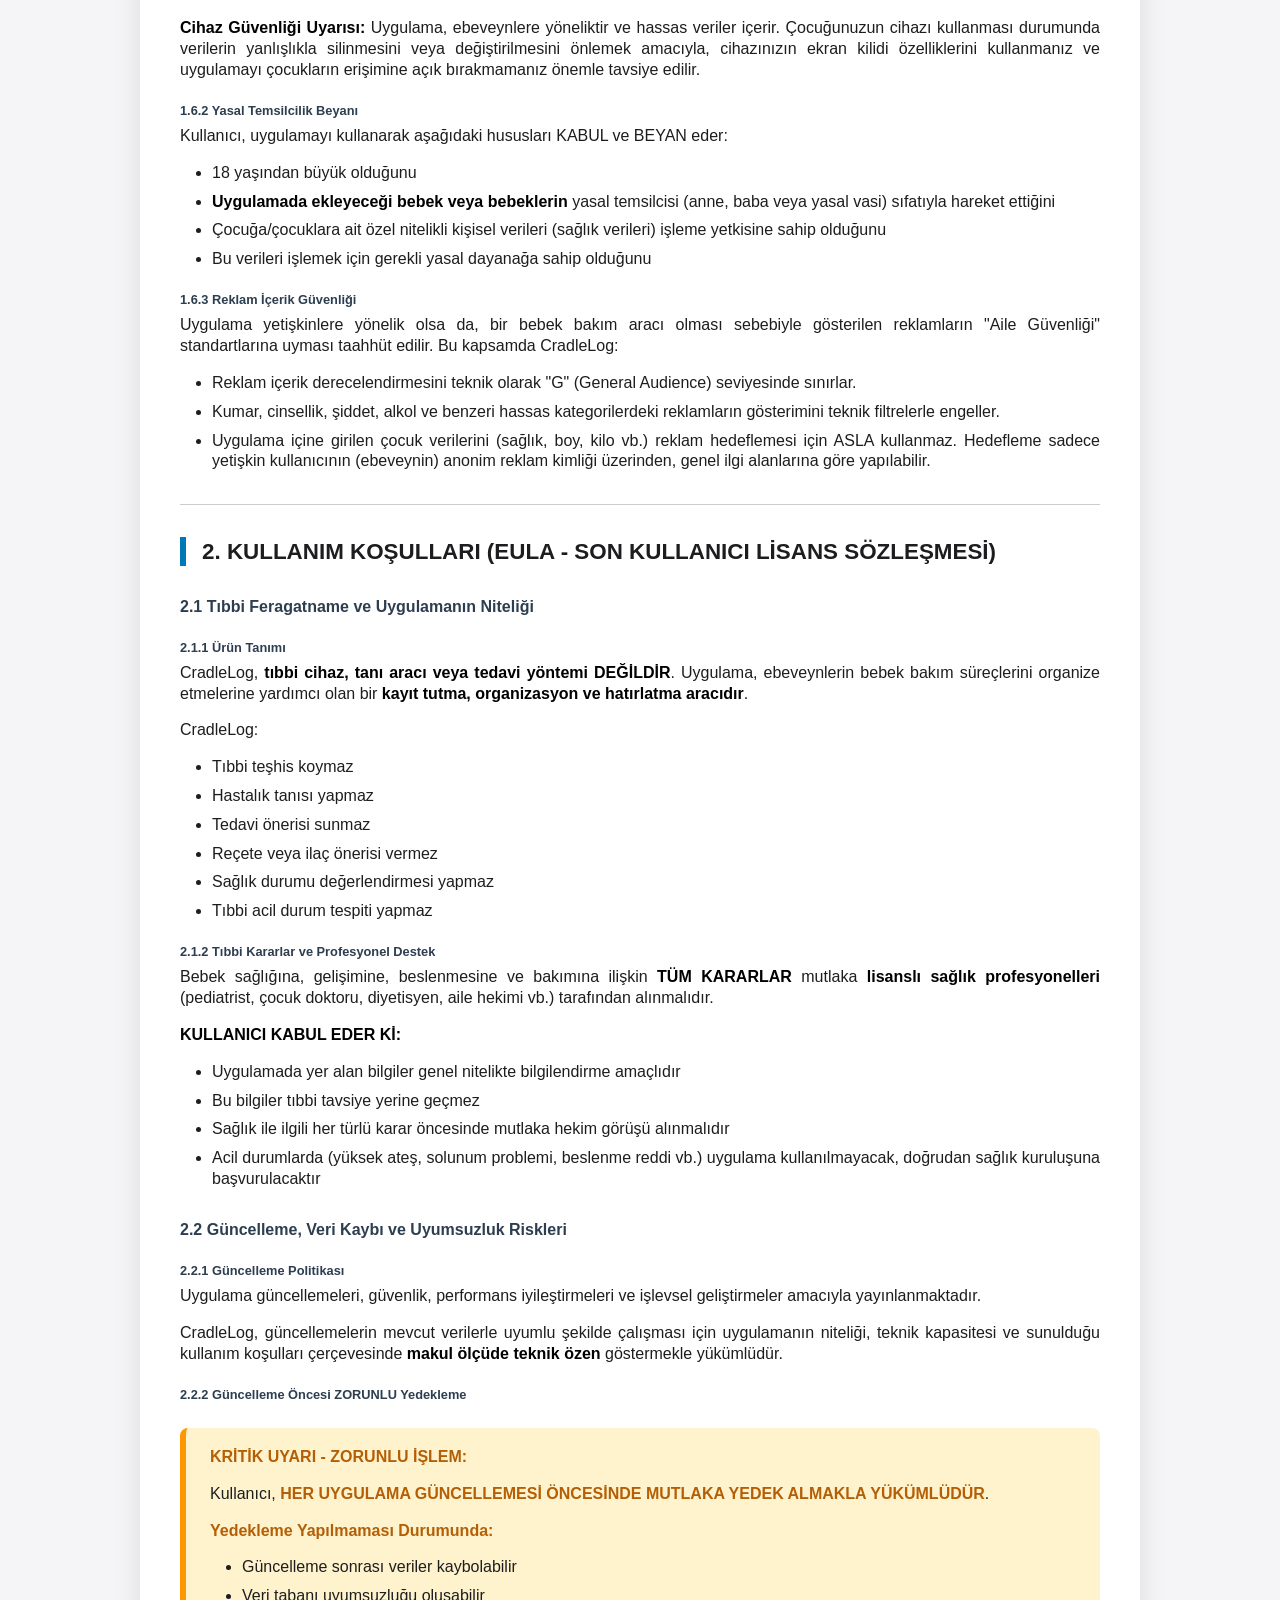
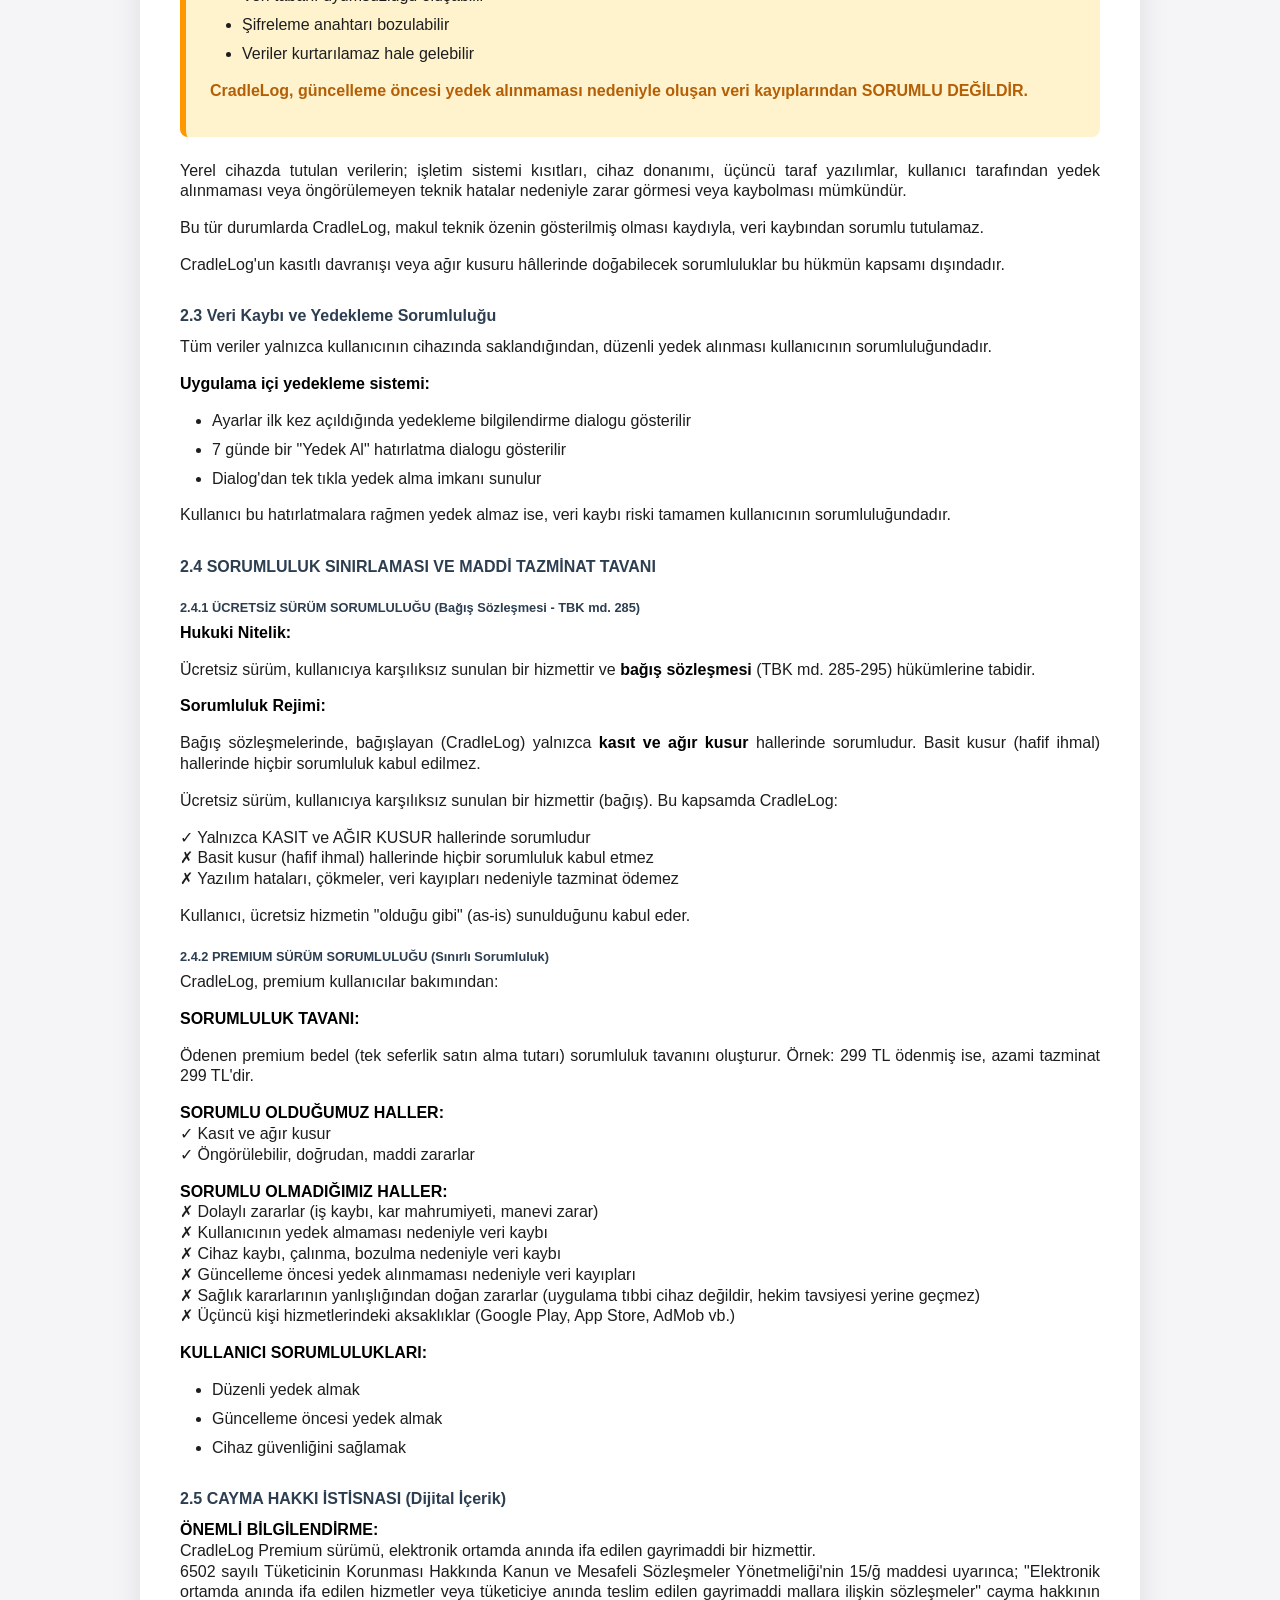
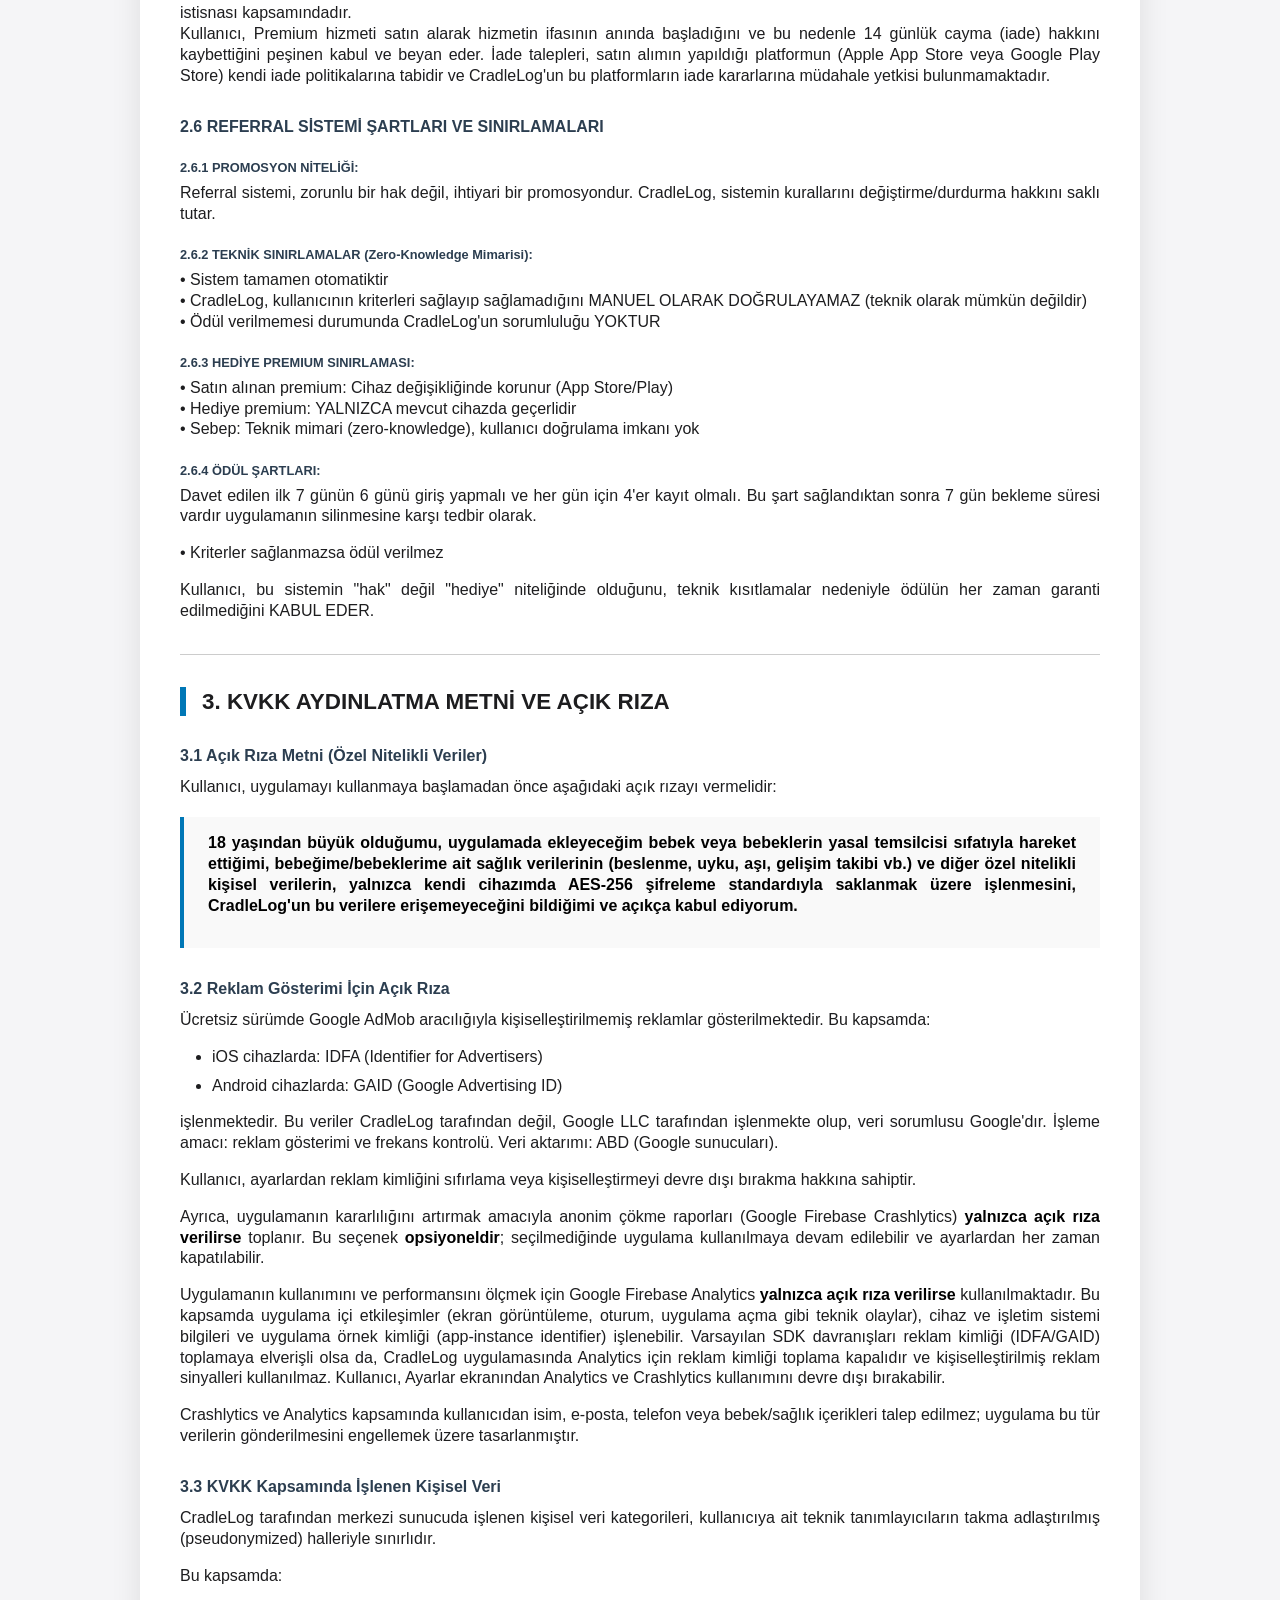
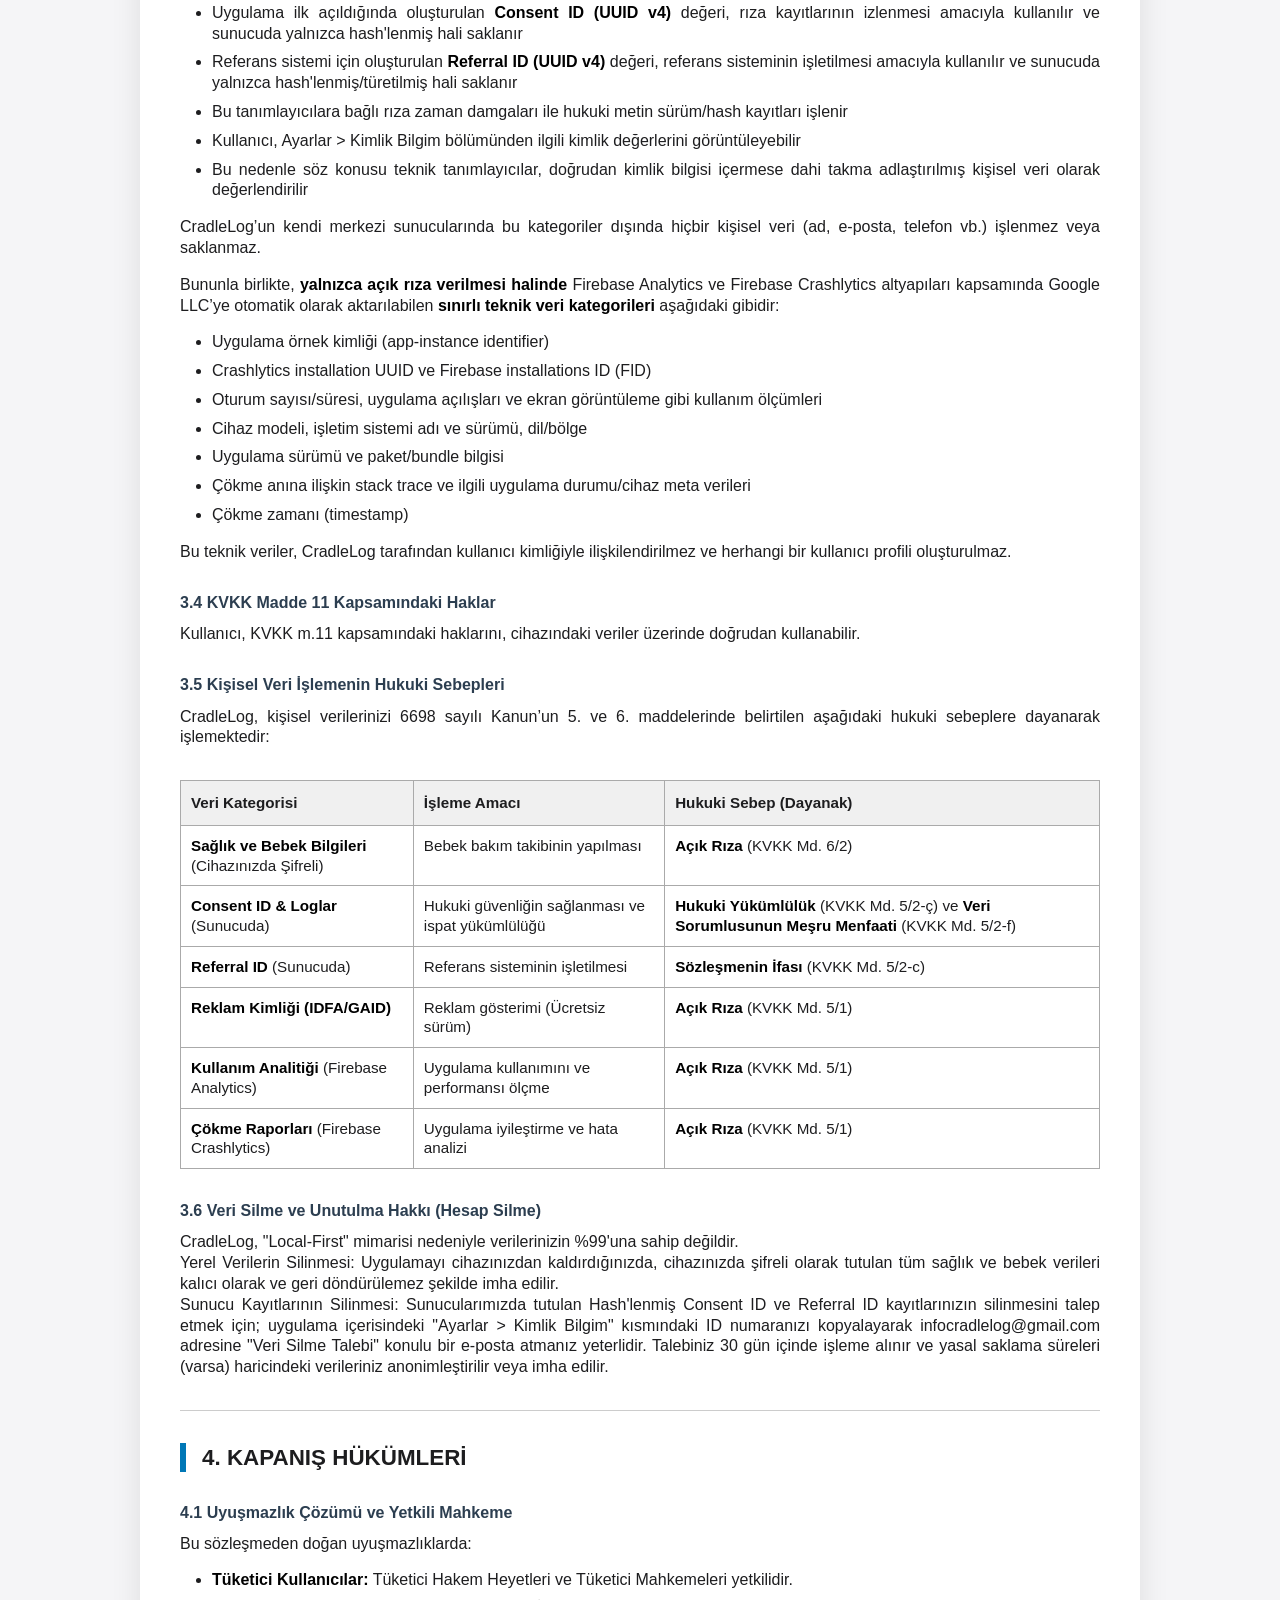
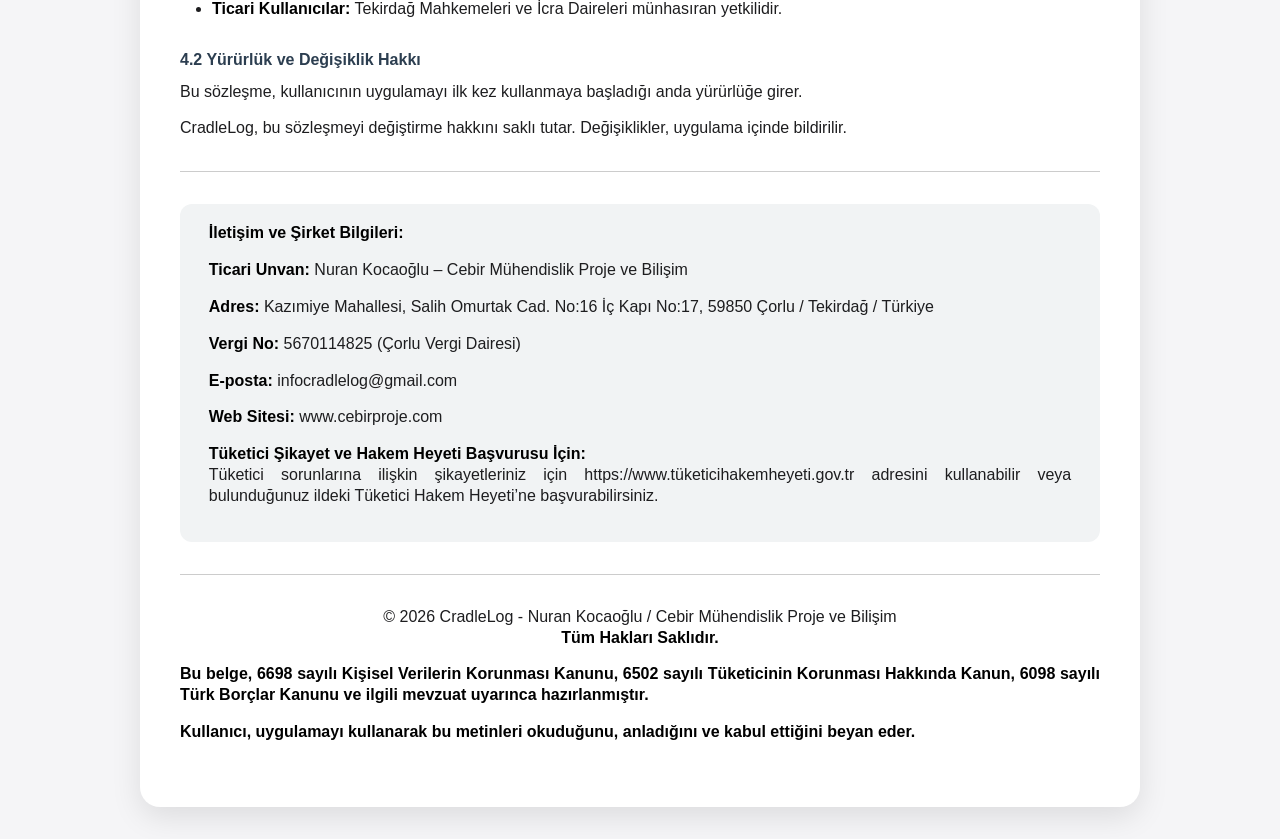
==== commit 43059551: "Update index.html" ====
--- a/index.html
+++ b/index.html
@@ -13,7 +13,7 @@
         body {
             background-color: #f5f5f7;
             font-family: 'Helvetica Neue', Arial, sans-serif;
-            line-height: 1.6;
+            line-height: 1.3;
             color: #1d1d1f;
             padding: 2rem 1rem;
         }
@@ -31,14 +31,14 @@
             letter-spacing: -0.02em;
             margin-bottom: 0.5rem;
             color: #000;
-            border-bottom: 2px solid #e0e0e0;
+            border-bottom: 1.6px solid #e0e0e0;
             padding-bottom: 0.5rem;
         }
         h2 {
             font-size: 1.4rem;
             font-weight: 600;
-            margin-top: 2.5rem;
-            margin-bottom: 1rem;
+            margin-top: 2.0rem;
+            margin-bottom: 0.9rem;
             color: #1d1d1f;
             border-left: 6px solid #0077b6;
             padding-left: 1rem;
@@ -46,23 +46,23 @@
         h3 {
             font-size: 1.0rem;
             font-weight: 600;
-            margin-top: 2rem;
-            margin-bottom: 0.75rem;
+            margin-top: 1.9rem;
+            margin-bottom: 0.65rem;
             color: #2c3e50;
         }
         h4 {
             font-size: 0.8rem;
             font-weight: 600;
-            margin-top: 1.5rem;
-            margin-bottom: 0.5rem;
+            margin-top: 1.4rem;
+            margin-bottom: 0.4rem;
             color: #2c3e50;
             font-style: normal;
         }
         h5 {
             font-size: 0.7rem;
             font-weight: 600;
-            margin-top: 1.2rem;
-            margin-bottom: 0.5rem;
+            margin-top: 1.1rem;
+            margin-bottom: 0.4rem;
             color: #2c3e50;
         }
         p, li, .table-caption, .legal-note {
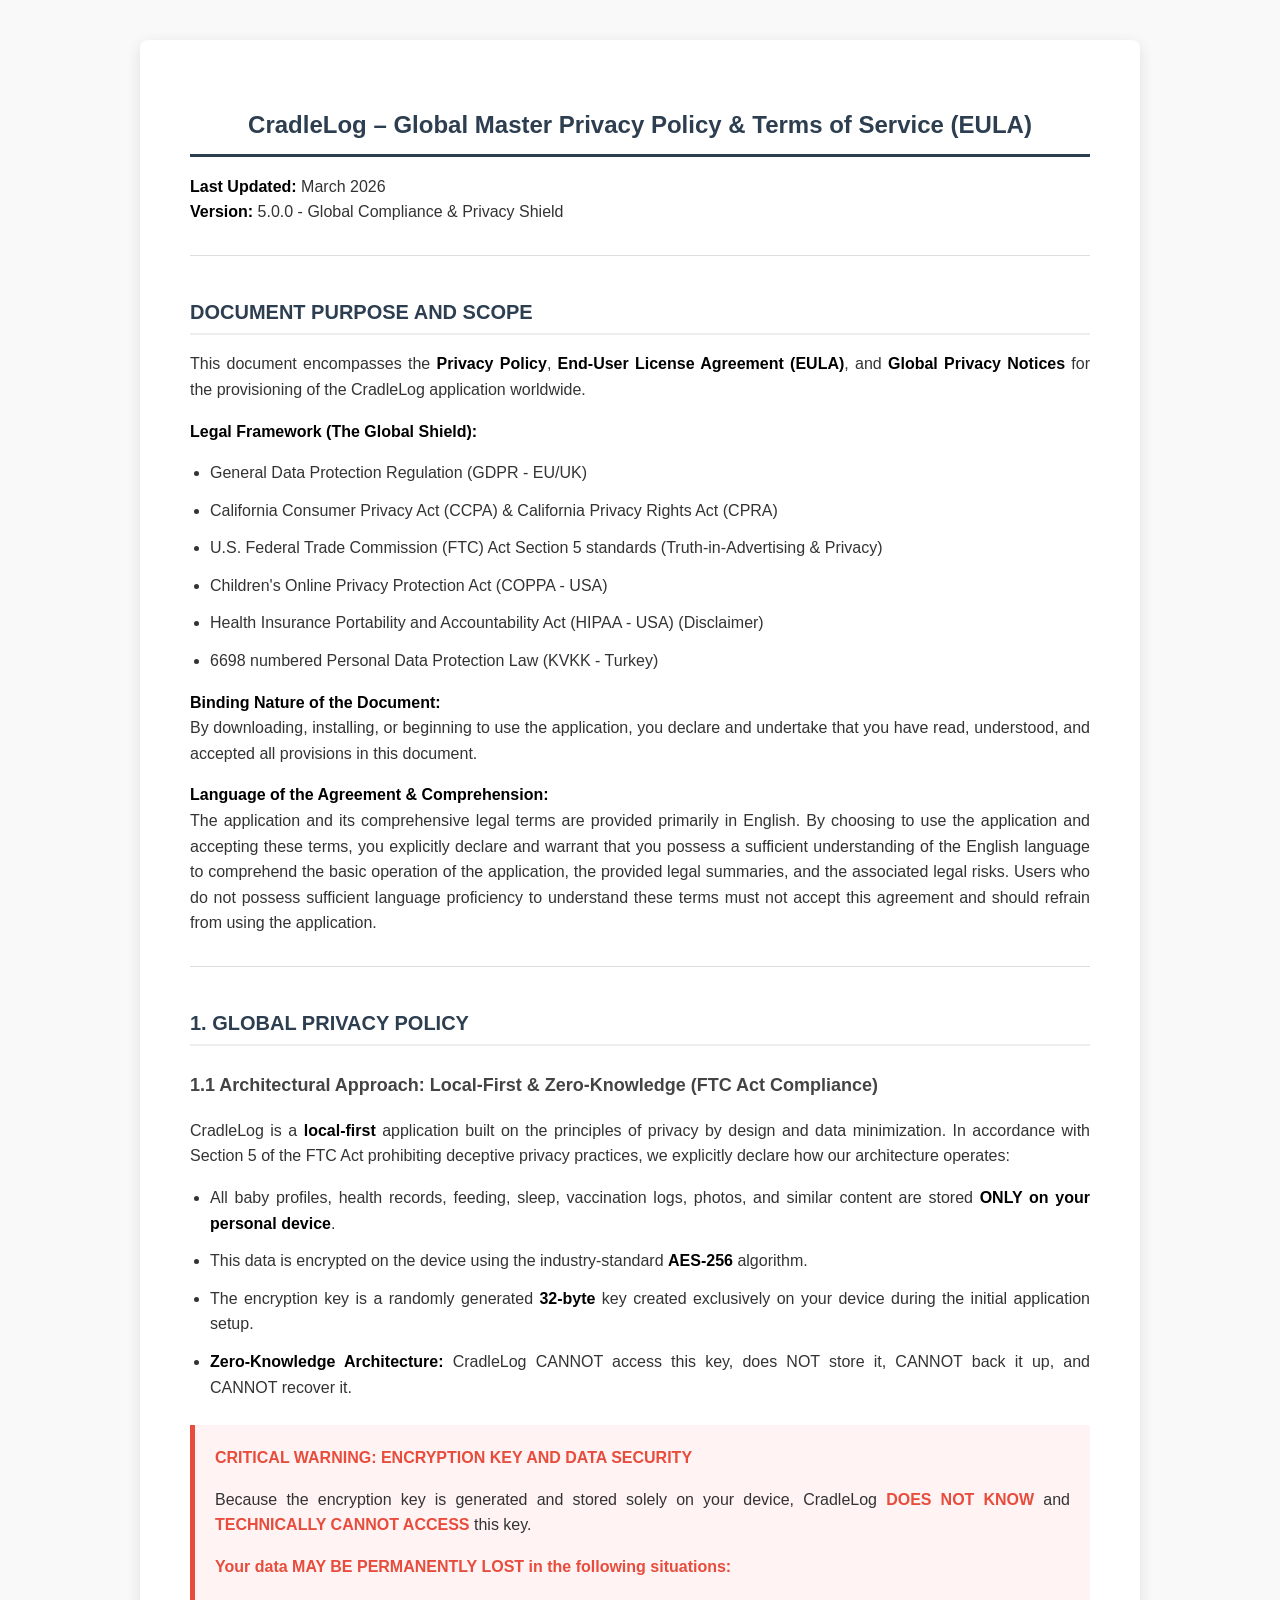
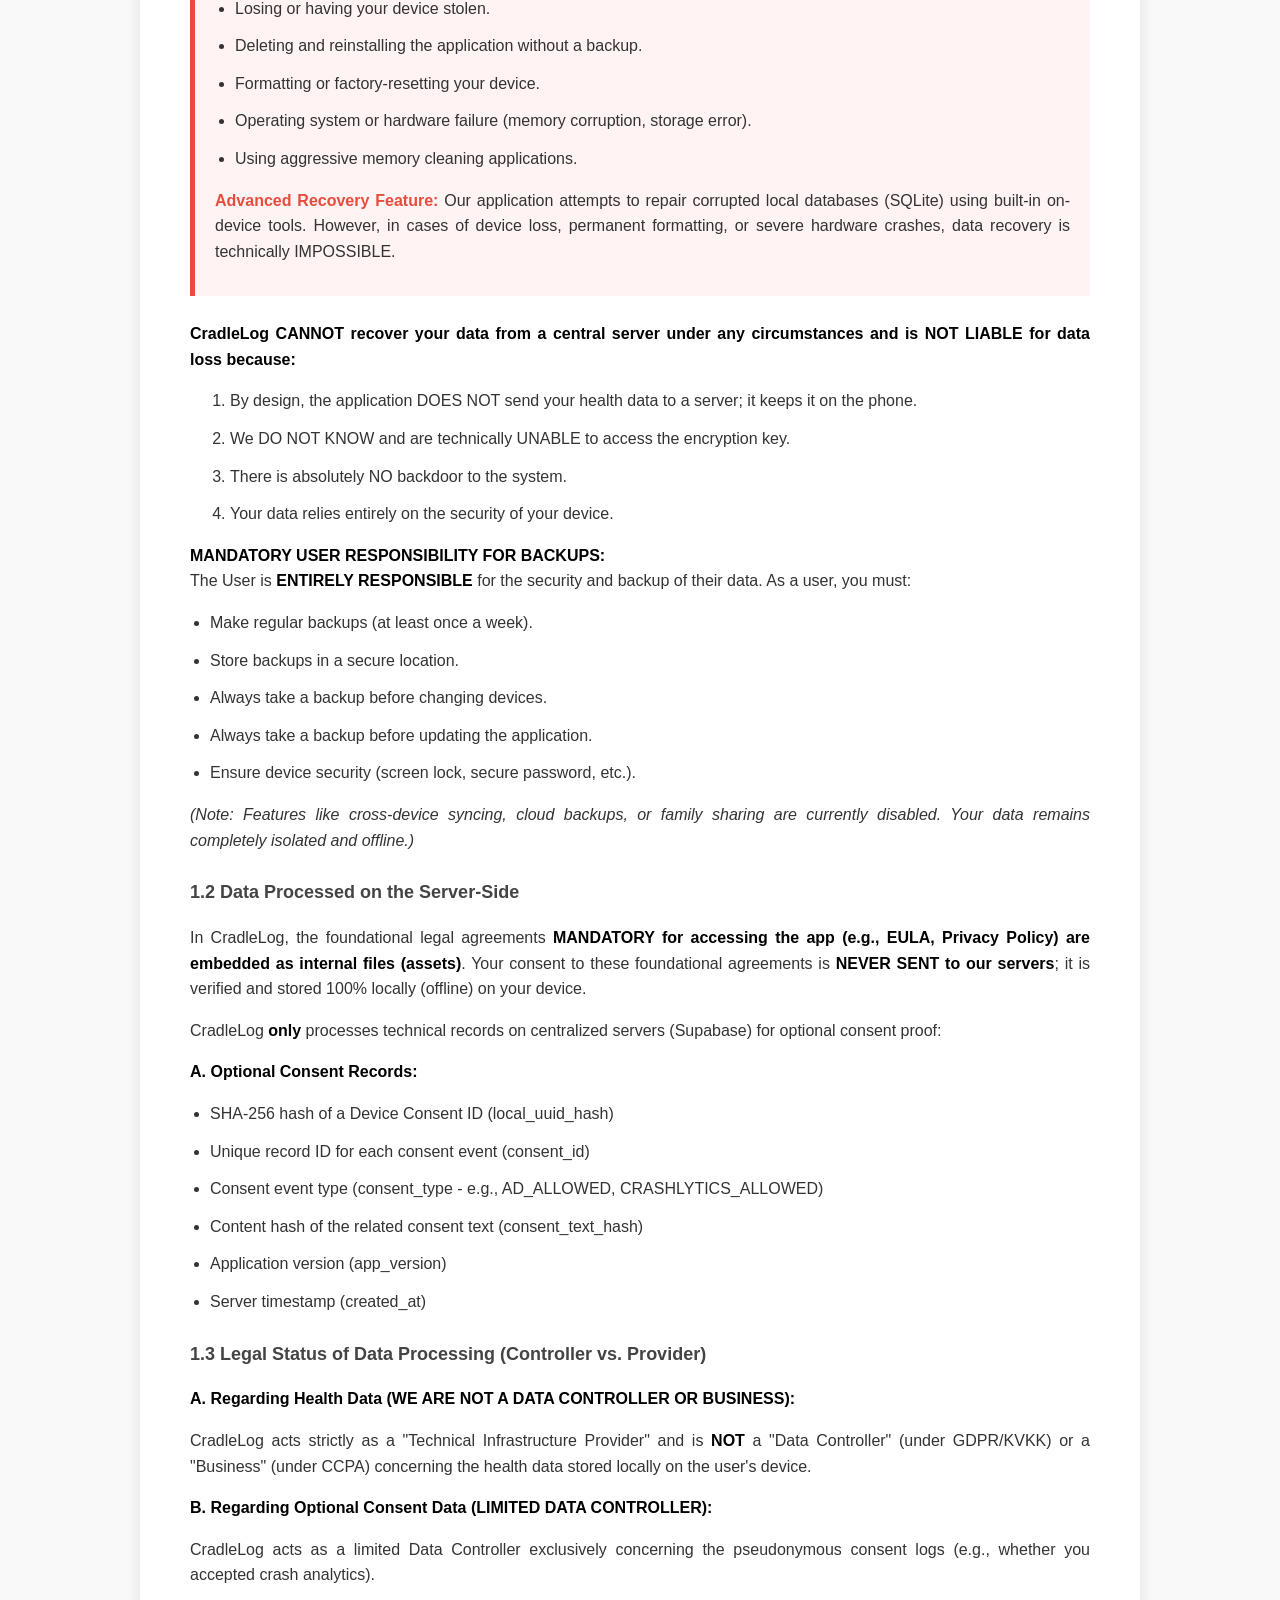
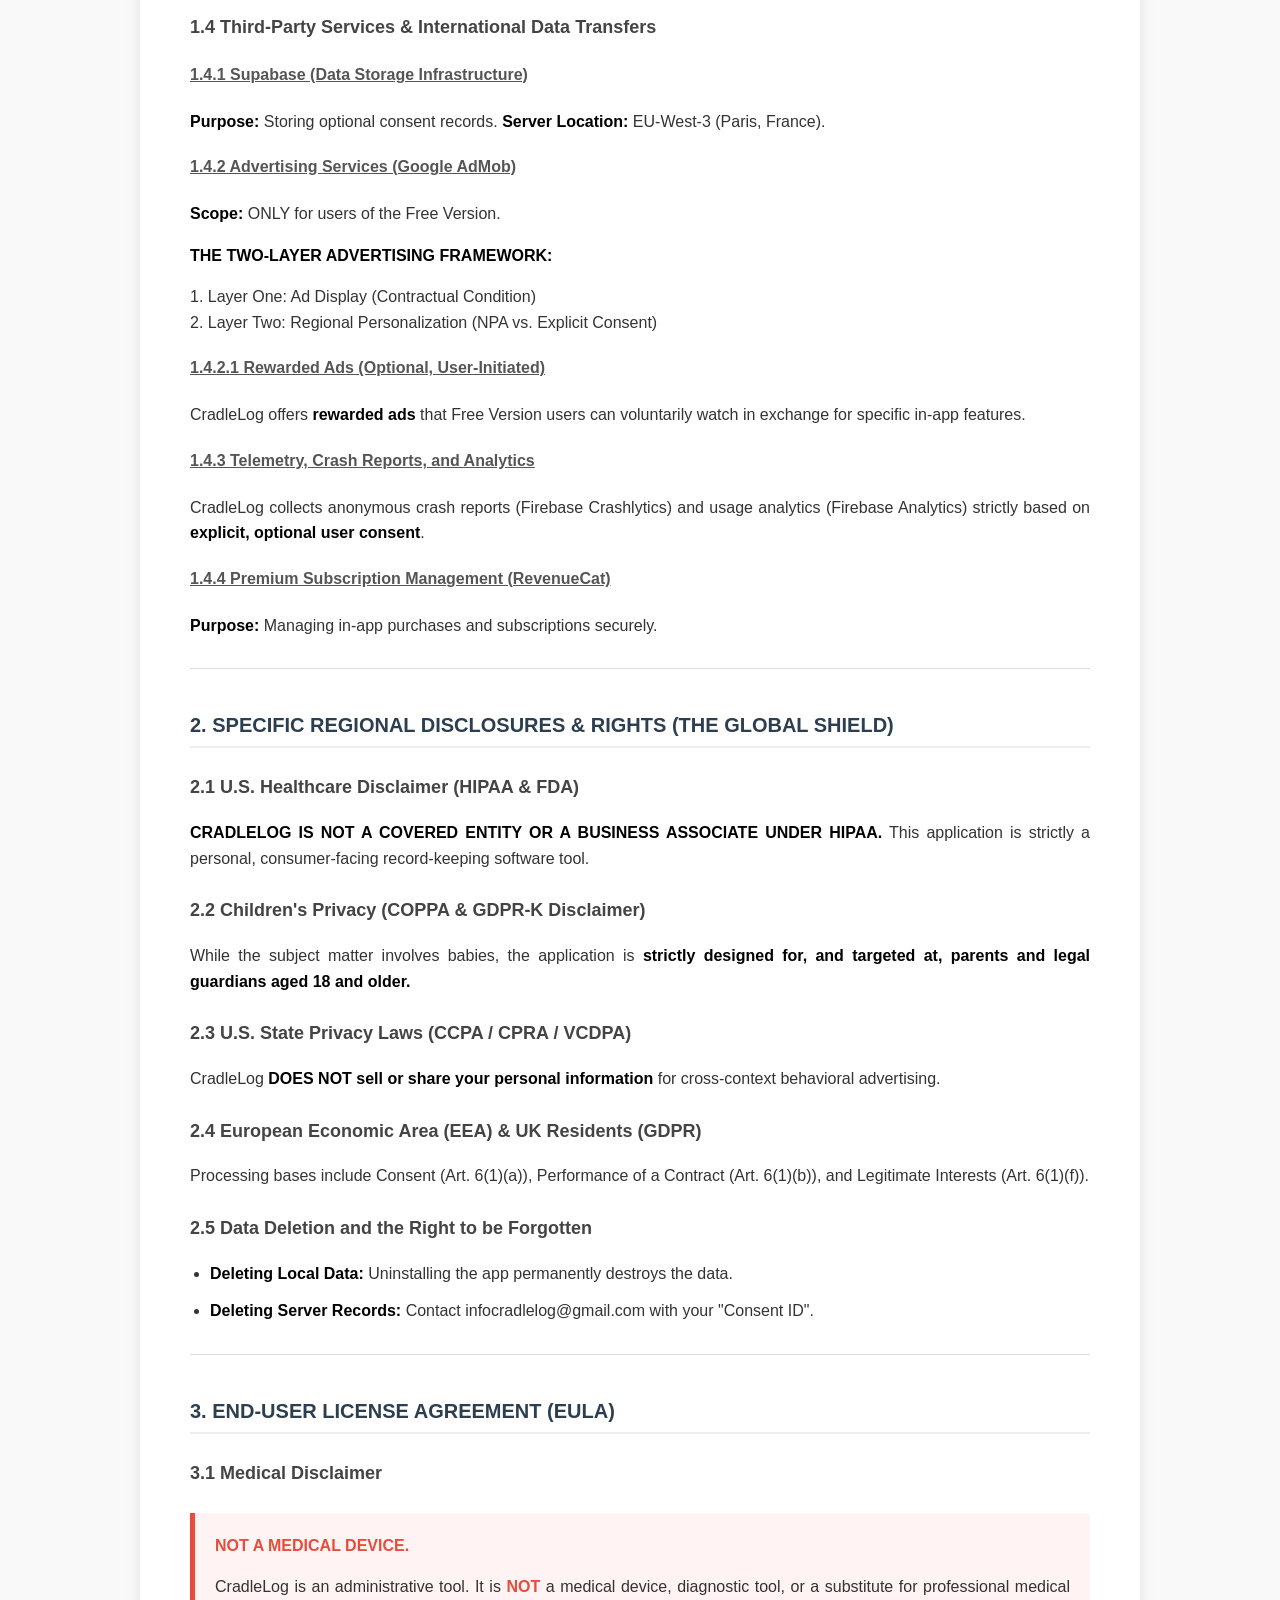
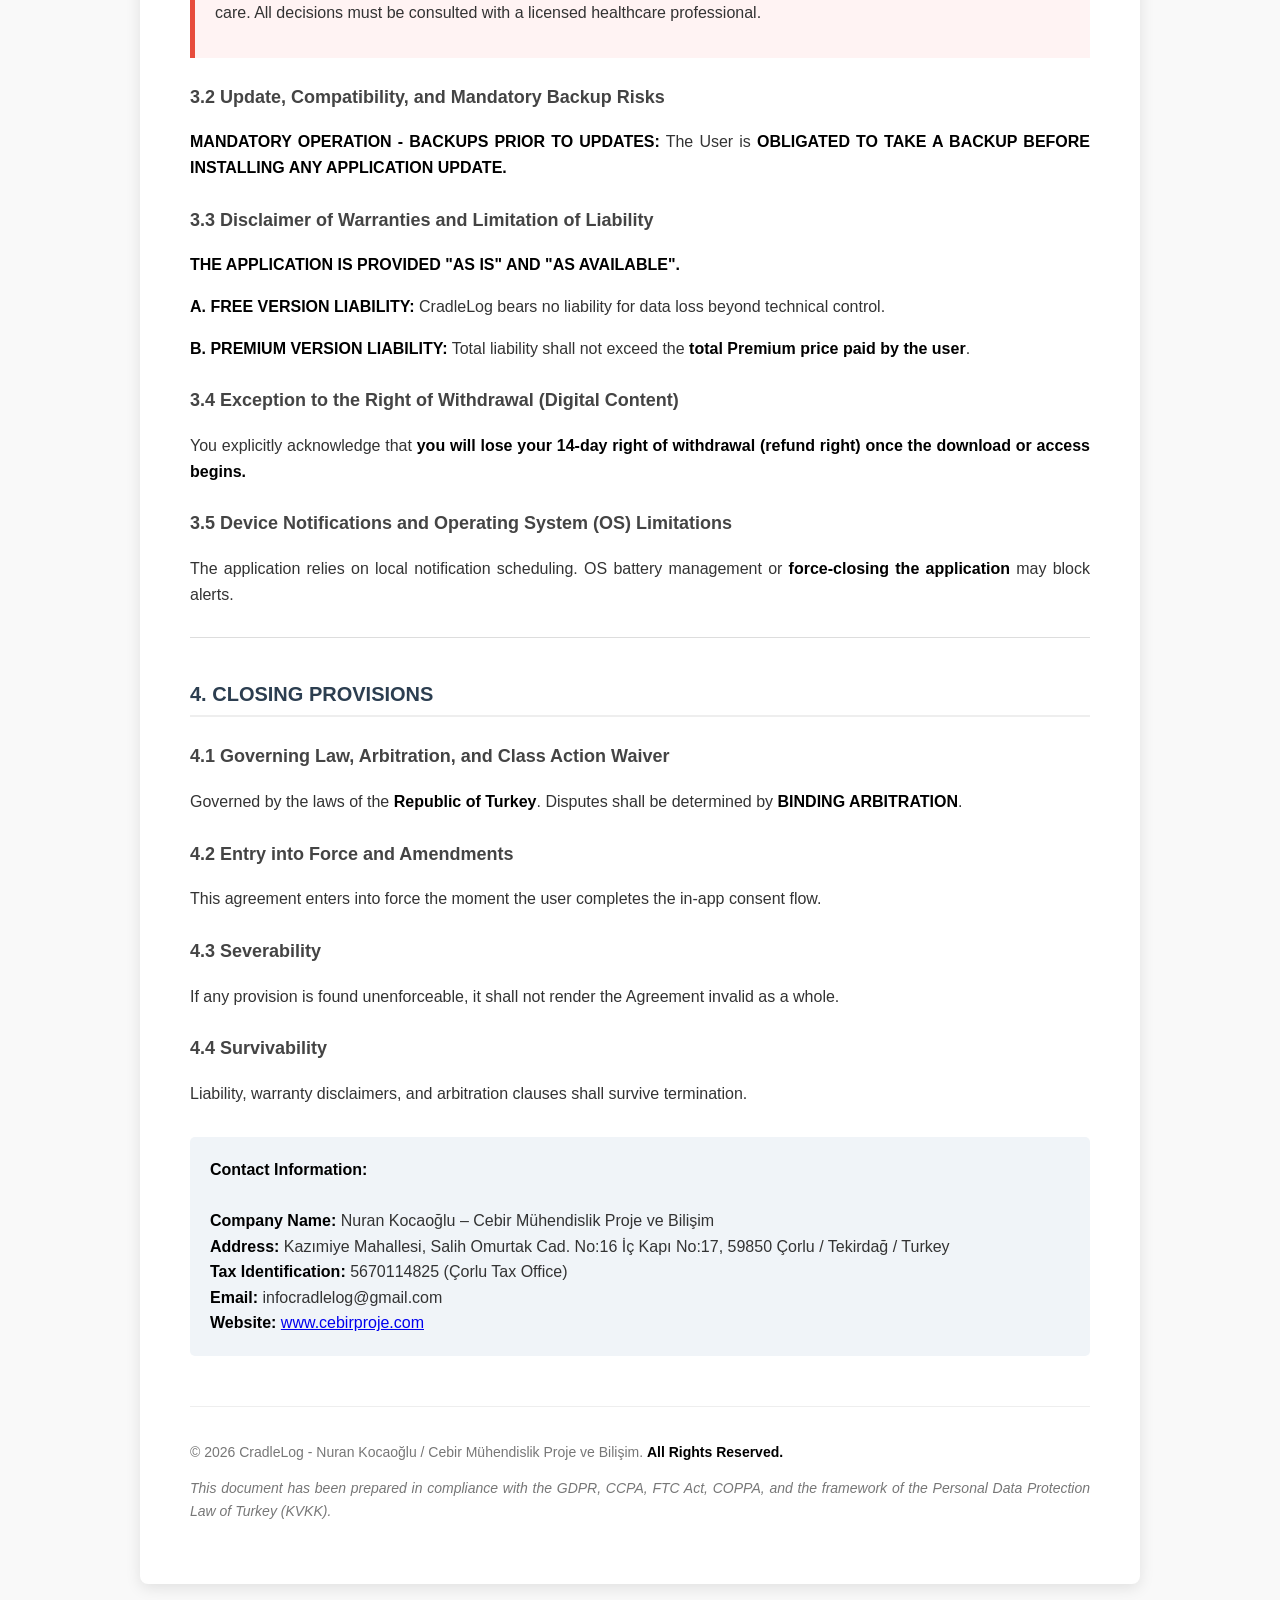
==== commit da572342: "Update index.html" ====
--- a/index.html
+++ b/index.html
@@ -1,654 +1,24 @@
 <!DOCTYPE html>
-<html lang="tr">
+<html lang="en">
 <head>
     <meta charset="UTF-8">
     <meta name="viewport" content="width=device-width, initial-scale=1.0">
-    <title>CradleLog – Yasal Metinler (Tam Koruma Versiyonu)</title>
+    <title>Redirecting...</title>
     <style>
-        * {
-            margin: 0;
-            padding: 0;
-            box-sizing: border-box;
-        }
-        body {
-            background-color: #f5f5f7;
-            font-family: 'Helvetica Neue', Arial, sans-serif;
-            line-height: 1.3;
-            color: #1d1d1f;
-            padding: 2rem 1rem;
-        }
-        .document {
-            max-width: 1000px;
-            margin: 0 auto;
-            background: #ffffff;
-            border-radius: 20px;
-            box-shadow: 0 10px 30px rgba(0,0,0,0.1);
-            padding: 3rem 2.5rem;
-        }
-        h1 {
-            font-size: 1.8rem;
-            font-weight: 700;
-            letter-spacing: -0.02em;
-            margin-bottom: 0.5rem;
-            color: #000;
-            border-bottom: 1.6px solid #e0e0e0;
-            padding-bottom: 0.5rem;
-        }
-        h2 {
-            font-size: 1.4rem;
-            font-weight: 600;
-            margin-top: 2.0rem;
-            margin-bottom: 0.9rem;
-            color: #1d1d1f;
-            border-left: 6px solid #0077b6;
-            padding-left: 1rem;
-        }
-        h3 {
-            font-size: 1.0rem;
-            font-weight: 600;
-            margin-top: 1.9rem;
-            margin-bottom: 0.65rem;
-            color: #2c3e50;
-        }
-        h4 {
-            font-size: 0.8rem;
-            font-weight: 600;
-            margin-top: 1.4rem;
-            margin-bottom: 0.4rem;
-            color: #2c3e50;
-            font-style: normal;
-        }
-        h5 {
-            font-size: 0.7rem;
-            font-weight: 600;
-            margin-top: 1.1rem;
-            margin-bottom: 0.4rem;
-            color: #2c3e50;
-        }
-        p, li, .table-caption, .legal-note {
-            margin-bottom: 1rem;
-            font-size: 1rem;
-            text-align: justify;
-        }
-        strong {
-            font-weight: 700;
-            color: #000;
-        }
-        em {
-            font-style: italic;
-            color: #2c3e50;
-        }
-        hr {
-            margin: 2rem 0;
-            border: 0;
-            border-top: 1px solid #ccc;
-        }
-        ul, ol {
-            margin: 1rem 0 1rem 2rem;
-        }
-        li {
-            margin-bottom: 0.5rem;
-        }
-        table {
-            width: 100%;
-            border-collapse: collapse;
-            margin: 2rem 0;
-            font-size: 0.95rem;
-        }
-        th {
-            background-color: #f0f0f0;
-            font-weight: 700;
-            text-align: left;
-            padding: 12px 10px;
-            border: 1px solid #aaa;
-        }
-        td {
-            padding: 10px;
-            border: 1px solid #aaa;
-            vertical-align: top;
-        }
-        .critical-warning {
-            background-color: #fff3cd;
-            border-left: 6px solid #ff9800;
-            padding: 1.2rem 1.5rem;
-            margin: 1.5rem 0;
-            border-radius: 8px;
-            font-weight: 500;
-        }
-        .critical-warning strong {
-            color: #b45f06;
-        }
-        .info-block {
-            background-color: #f9f9f9;
-            border-left: 4px solid #0077b6;
-            padding: 1rem 1.5rem;
-            margin: 1.2rem 0;
-            font-style: normal;
-        }
-        .highlight-box {
-            background: #fcf8e7;
-            border: 1px solid #f1c40f;
-            padding: 1.2rem;
-            border-radius: 8px;
-            margin: 1.5rem 0;
-        }
-        .underline {
-            text-decoration: underline;
-        }
-        .small-note {
-            font-size: 0.6rem;
-            color: #555;
-        }
-        .advertisement-label {
-            background: #e1f5fe;
-            padding: 0.2rem 0.5rem;
-            border-radius: 4px;
-            font-weight: 600;
-            font-size: 0.7rem;
-        }
-        .list-symbol {
-            font-weight: 600;
-            margin-right: 0.3rem;
-        }
-        .contact-block {
-            background: #f1f3f4;
-            padding: 1.2rem 1.8rem;
-            border-radius: 12px;
-            margin-top: 2rem;
-        }
-        .version-info {
-            display: flex;
-            flex-wrap: wrap;
-            gap: 2rem;
-            background: #f5f5f5;
-            padding: 1rem 1.5rem;
-            border-radius: 30px;
-            margin: 1rem 0 2rem;
-            font-size: 0.95rem;
-        }
-        .version-info p {
-            margin-bottom: 0;
-        }
-        /* madde işaretleri için */
-        ul ul {
-            margin-left: 1.5rem;
-        }
-        .no-margin {
-            margin: 0;
-        }
+        body { font-family: -apple-system, sans-serif; display: flex; align-items: center; justify-content: center; height: 100vh; background: #0f172a; color: white; }
+        .spinner { border: 4px solid rgba(255,255,255,0.1); border-left-color: #2563eb; width: 40px; height: 40px; border-radius: 50%; animation: spin 1s linear infinite; }
+        @keyframes spin { to { transform: rotate(360deg); } }
     </style>
+    <script>
+        // Redirect to English as default
+        window.location.replace("en.html");
+    </script>
 </head>
 <body>
-<div class="document">
-
-    <!-- BAŞLIK -->
-    <h1>CradleLog – Türkiye Yasal Metinleri (TAM HUKUKİ KORUMA VERSİYONU)</h1>
-
-    <!-- VERSİYON BİLGİLERİ -->
-    <div class="version-info">
-        <p><strong>Son Güncelleme:</strong> Şubat 2026</p>
-        <p><strong>Versiyon:</strong> 3.0.0 - Açık Rıza Uyumu</p>
-        <p><strong>Hazırlayan:</strong> Savunma Avukatı Perspektifiyle Müvekkil Koruma Odaklı</p>
+    <div style="text-align: center;">
+        <div class="spinner" style="margin: 0 auto 1.5rem;"></div>
+        <p>Redirecting to default language (English)...</p>
+        <p style="font-size: 14px; color: #94a3b8; margin-top: 1rem;">If not redirected, <a href="en.html" style="color: #2563eb;">click here</a>.</p>
     </div>
-
-    <hr>
-
-    <!-- BELGENİN AMACI VE KAPSAMI -->
-    <h2>BELGENİN AMACI VE KAPSAMI</h2>
-    <p>Bu belge, CradleLog uygulamasının Türkiye Cumhuriyeti sınırları içerisinde sunulmasına ilişkin <strong>Gizlilik Politikası</strong>, <strong>Kullanım Koşulları (EULA)</strong> ve <strong>KVKK Aydınlatma Metni</strong>ni içermektedir.</p>
-    <p><strong>Hukuki Dayanak:</strong></p>
-    <ul>
-        <li>6698 sayılı Kişisel Verilerin Korunması Kanunu (KVKK)</li>
-        <li>6502 sayılı Tüketicinin Korunması Hakkında Kanun (TKHK)</li>
-        <li>6098 sayılı Türk Borçlar Kanunu (TBK)</li>
-        <li>İlgili tüm tüzük ve yönetmelikler</li>
-    </ul>
-    <p><strong>Belgenin Bağlayıcılığı:</strong><br>
-    Kullanıcı, uygulamayı indirerek, yükleyerek veya kullanmaya başlayarak bu belgedeki tüm hükümleri okuduğunu, anladığını ve kabul ettiğini beyan ve taahhüt eder.</p>
-
-    <hr>
-
-    <!-- 1. GİZLİLİK POLİTİKASI -->
-    <h2>1. GİZLİLİK POLİTİKASI</h2>
-
-    <h3>1.1 Mimari Yaklaşım: Yerel-Öncelikli (Local-First) ve Zero-Knowledge</h3>
-    <p>CradleLog, gizlilik ve veri minimizasyonu ilkeleri esas alınarak tasarlanmış <strong>yerel-öncelikli (local-first)</strong> bir uygulamadır. Uygulamanın temel mimarisi gereği:</p>
-    <ul>
-        <li>Bebek profilleri, sağlık kayıtları, beslenme, uyku, aşı, fotoğraf ve benzeri tüm içerikler <strong>yalnızca kullanıcının kendi cihazında</strong> saklanır</li>
-        <li>Bu veriler, cihaz üzerinde endüstri standardı <strong>AES-256</strong> algoritması ile şifrelenir</li>
-        <li>Şifreleme anahtarı, uygulamanın ilk kurulumu sırasında cihaz üzerinde rastgele oluşturulan <strong>32 baytlık</strong> bir anahtardır</li>
-        <li>CradleLog, bu anahtara hiçbir şekilde erişemez, anahtarı saklamaz, yedeklemez veya geri kazanamaz</li>
-    </ul>
-
-    <div class="critical-warning">
-        <p><strong>KRİTİK UYARI: ŞİFRELEME ANAHTARI VE VERİ GÜVENLİĞİ</strong></p>
-        <p>Şifreleme anahtarı yalnızca kullanıcının cihazında üretilmekte ve saklanmaktadır. CradleLog, bu anahtarı <strong>BİLMEMEKTE</strong> ve bu anahtara <strong>ERİŞEMEMEKTEDİR</strong>.</p>
-        <p><strong>Aşağıdaki durumlarda verileriniz KALICI OLARAK KAYBOLABİLİR ve kurtarılamaz:</strong></p>
-        <ul>
-            <li>Cihazınızı kaybetmeniz veya çalınması</li>
-            <li>Uygulamayı silip yeniden yüklemeniz</li>
-            <li>Cihazınızın formatlanması veya sıfırlanması</li>
-            <li>İşletim sistemi güncellemesi sırasında veri bozulması</li>
-            <li>Şifreleme anahtarının bozulması veya kaybolması</li>
-            <li>Cihazınızın donanım arızası (bellek bozulması, depolama hatası)</li>
-            <li>Hafıza temizleme uygulamalarının kullanılması</li>
-        </ul>
-        <p><strong>CradleLog bu durumlardan SORUMLU DEĞİLDİR çünkü:</strong></p>
-        <ol>
-            <li>Şifreleme anahtarını bilmemektedir</li>
-            <li>Verilerinize teknik olarak erişememektedir</li>
-            <li>Kurtarma işlemi teknik olarak MÜMKÜN DEĞİLDİR</li>
-            <li>Veriler tamamen cihazınızın güvenliğine bağlıdır</li>
-        </ol>
-        <p><strong>ZORUNLU KULLANICI SORUMLULUĞU:</strong></p>
-        <p>Kullanıcı, verilerinin güvenliğinden ve yedeğinden <strong>TAMAMEN SORUMLUDUR</strong>. Bu sorumluluk kapsamında:</p>
-        <ul>
-            <li>Düzenli olarak (haftada en az 1 kez) yedek almalıdır</li>
-            <li>Yedekleri güvenli bir yerde saklamalıdır</li>
-            <li>Cihaz değişikliği öncesi mutlaka yedek almalıdır</li>
-            <li>Uygulama güncellemesi öncesi mutlaka yedek almalıdır</li>
-            <li>Cihaz güvenliğini sağlamalıdır (ekran kilidi, güvenli şifre vb.)</li>
-        </ul>
-        <p><em>* Not: Bu sözleşmenin yürürlükte olduğu uygulama sürümünde,<br>
-        * cihazlar arası veri aktarımı, senkronizasyon, QR kod veya<br>
-        * Bluetooth (BLE) tabanlı herhangi bir veri transferi özelliği<br>
-        * BULUNMAMAKTADIR.</em></p>
-        <p><em>* Bu tür özellikler, ileride eklenmesi halinde ayrı bir<br>
-        * sürüm güncellemesi ve güncellenmiş hukuki metinler ile<br>
-        * kullanıcılara sunulacaktır.</em></p>
-        <p>Bu uyarıları dikkate almayan ve düzenli yedek almayan kullanıcının veri kaybı yaşaması durumunda CradleLog hiçbir sorumluluk kabul etmez.</p>
-    </div>
-
-    <h3>1.2 Sunucu Tarafında Tutulan Veriler</h3>
-    <p>CradleLog tarafından merkezi sunucularda <strong>yalnızca</strong> aşağıdaki veriler saklanmaktadır:</p>
-    <ul>
-        <li>Uygulama ilk başlatıldığında oluşturulan <strong>Consent ID (UUIDv4)</strong> değerinin kriptografik olarak özetlenmiş (hashed - SHA-256) hali</li>
-        <li>Uygulama ilk başlatıldığında oluşturulan <strong>Referral ID (UUIDv4)</strong> değerinin kriptografik olarak özetlenmiş (hashed - SHA-256) hali</li>
-        <li>Açık rızanın verildiği tarih ve saat bilgisi (timestamp)</li>
-        <li>Kullanıcının onayladığı hukuki metnin versiyon bilgisi ve metin özeti (hash)</li>
-    </ul>
-    <p><strong>Bu veriler:</strong></p>
-    <ul>
-        <li>Doğrudan kimlik bilgisi içermez; tek başına ad, soyad, e-posta veya telefon gibi kimlik verilerini ifşa etmez</li>
-        <li>Geri dönüşümsüz (irreversible) hash algoritması ile türetilmiş teknik tanımlayıcılardır</li>
-        <li>Takma adlaştırılmış (pseudonymized) veri niteliğindedir ve ilgili mevzuat kapsamında kişisel veri olarak değerlendirilir</li>
-        <li>Hash'leme tek başına anonimleştirme değildir; ilgili kayıtların ek bilgilerle bir kullanıcıya bağlanabilmesi mümkün olduğu sürece bu veriler anonim veri değil, kişisel veri olarak ele alınır</li>
-    </ul>
-
-    <h3>1.3 Veri Sorumluluğunun Hukuki Niteliği</h3>
-    <p>CradleLog, 6698 sayılı Kişisel Verilerin Korunması Kanunu kapsamında aşağıdaki şekilde veri sorumlusu sıfatını taşımaktadır:</p>
-    <p><strong>a) Rıza Kayıtları ve Referans Sistemi Bakımından (SINIRLI VERİ SORUMLUSU):</strong></p>
-    <ul>
-        <li>Consent ID ve Referral ID'lerin hash'lenmiş halleri</li>
-        <li>Rıza verme tarih/saati</li>
-        <li>Hukuki metin versiyonları</li>
-    </ul>
-    <p>Bu veriler bakımından CradleLog <strong>sınırlı kapsamda veri sorumlusudur</strong>.</p>
-    <p><strong>b) Sağlık Verileri Bakımından (VERİ SORUMLUSU DEĞİLDİR):</strong></p>
-    <p>CradleLog, kullanıcının cihazında yerel olarak saklanan sağlık verileri bakımından KVKK kapsamında veri sorumlusu veya veri işleyen statüsünde <strong>DEĞİLDİR</strong>.</p>
-    <p><strong>Gerekçe:</strong></p>
-    <ol>
-        <li><strong>Teknik Erişim Yokluğu:</strong> Bu veriler kullanıcının cihazında AES-256 şifrelemesiyle saklanmakta olup, CradleLog bu verilerin içeriğine teknik olarak ERİŞEMEZ.</li>
-        <li><strong>Şifreleme Anahtarı Kontrolü:</strong> 32 baytlık şifreleme anahtarı yalnızca kullanıcının cihazında üretilmekte ve saklanmakta olup, CradleLog bu anahtarı BİLMEMEKTE ve bu anahtara hiçbir şekilde ERİŞEMEMEKTEDİR.</li>
-        <li><strong>Veri İşleme Amacı ve Vasıtasının Belirlenmesi:</strong> Bu veriler, kullanıcının belirlediği amaçlarla (bebek bakım takibi), kullanıcının kontrolünde işlenmektedir. CradleLog, sadece teknik altyapıyı (uygulama yazılımı, şifreleme kütüphanesi) sağlamaktadır.</li>
-        <li><strong>Kullanıcının Veri Sorumlusu Sıfatı:</strong> Kullanıcı, kendi cihazında saklanan ve yalnızca kendisinin erişebildiği bu veriler bakımından <strong>"kişisel veri sorumlusu"</strong> sıfatını haizdir.</li>
-    </ol>
-    <p><strong>ANCAK CradleLog, Teknik Altyapı Sağlayıcı Olarak:</strong></p>
-    <p>CradleLog, bu verilerin işlenmesine olanak sağlayan teknik altyapıyı sağladığından, KVKK m.3 kapsamında <strong>teknik altyapı sağlayıcı</strong> sıfatıyla aşağıdaki yükümlülükleri taşır:</p>
-    <ul>
-        <li>Güvenli işleme ortamı sağlama (AES-256 şifreleme standardı, OWASP güvenlik standartları)</li>
-        <li>Kullanıcıyı aydınlatma (KVKK m.10)</li>
-        <li>Teknik düzeyde veri güvenliği önlemleri alma (KVKK m.12)</li>
-        <li>Kullanıcıyı veri kaybı riskleri konusunda uyarma</li>
-    </ul>
-    <p><strong>Veri İçeriği Üzerinde Tasarruf Hakkı:</strong></p>
-    <p>CradleLog, sağlık verilerinin <strong>içeriğine erişemediğinden</strong>, bu veriler bakımından KVKK m.11 kapsamındaki bazı haklar (örneğin verilerin düzeltilmesi, silinmesi, üçüncü kişilere aktarıldıysa bilgilendirilme) doğrudan CradleLog'a yöneltilemez.</p>
-    <p>Bu haklar, verilerin bulunduğu cihazın sahibi ve verilere tek başına erişim yetkisine sahip olan <strong>kullanıcı tarafından</strong> doğrudan kullanılabilir. Kullanıcı, uygulamayı kullanarak kendi verilerini görüntüleyebilir, düzeltebilir, silebilir veya dışa aktarabilir.</p>
-
-    <h3>1.4 Veri Sorumluluğunun Sınırları</h3>
-    <p>CradleLog, uygulama içerisinde kullanıcı tarafından girilen sağlık verilerinin içeriğine erişemez, bu verileri merkezi bir sunucuda depolamaz ve bu veriler üzerinde herhangi bir tasarrufta bulunmaz.</p>
-    <p>Bu nedenle CradleLog'un veri sorumluluğu yalnızca aşağıdaki faaliyetlerle sınırlıdır:</p>
-    <ul>
-        <li>Rıza kayıtlarının hukuki ispat yükümlülüğü kapsamında tutulması (hash'lenmiş Consent ID, timestamp, metin hash'i)</li>
-        <li>Referans sisteminin teknik olarak çalıştırılması ve cihazlar arası hak ediş doğrulamalarının yapılması (hash'lenmiş Referral ID eşleşmeleri)</li>
-        <li>Reklam gösterimi için gerekli olan cihaz kimlik verilerinin işlenmesi (sadece ücretsiz kullanıcılar için)</li>
-    </ul>
-    <p>Kullanıcının yerel cihazında saklanan sağlık verileri, bebek profilleri, fotoğraflar, notlar ve benzeri tüm içerikler bakımından CradleLog, 6698 sayılı KVKK kapsamında <strong>veri sorumlusu veya veri işleyen sıfatına sahip değildir</strong>.</p>
-
-    <h3>1.5 Üçüncü Taraf Hizmetler</h3>
-    <h4>1.5.1 Supabase (Veri Depolama Altyapısı)</h4>
-    <p><strong>Amaç:</strong> Yalnızca hash'lenmiş rıza kayıtları ve referans sistemi meta verilerinin saklanması</p>
-    <p><strong>Aktarılan Veriler:</strong></p>
-    <ul>
-        <li>Hash'lenmiş Consent ID (UUIDv4 - SHA-256)</li>
-        <li>Hash'lenmiş Referral ID (UUIDv4 - SHA-256)</li>
-        <li>Rıza verme timestamp'i</li>
-        <li>Hukuki metin versiyonu ve hash'i</li>
-    </ul>
-    <p><strong>AKTARILMAYAN VERİLER:</strong></p>
-    <ul>
-        <li>Sağlık verileri</li>
-        <li>Bebek profil bilgileri</li>
-        <li>Kullanıcı kimlik bilgileri</li>
-        <li>Fotoğraflar, notlar, kayıtlar</li>
-    </ul>
-    <p><strong>Hukuki Dayanak:</strong><br>
-    * Rıza kayıtları bakımından: <strong>Hukuki Yükümlülük</strong> (KVKK m.5/2-ç) ve <strong>Veri Sorumlusunun Meşru Menfaati</strong> (KVKK m.5/2-f)<br>
-    * Referans sistemi meta verileri bakımından: <strong>Sözleşmenin Kurulması veya İfası İçin Gerekli Olma</strong> (KVKK m.5/2-c)</p>
-
-    <h4>1.5.2 Reklam Hizmetleri (Google AdMob)</h4>
-    <p><strong>Kapsam:</strong> YALNIZCA ücretsiz sürüm kullanıcıları</p>
-    <p><strong>Reklam Türü ve İçeriği:</strong> Uygulama, Google AdMob altyapısını kullanmaktadır. Uygulamanın hedef kitlesi yetişkinler (ebeveynler) olmakla birlikte, uygulamanın hassas doğası gereği reklam içerikleri "G" (General Audience - Genel İzleyici) seviyesinde filtrelenmektedir. Kullanıcıya gösterilecek reklamlar; kullanıcının cihazındaki reklam kimliği (IDFA/GAID) baz alınarak sunulabilir. Ancak kesinlikle uygulama içine girilen bebek sağlık verileri, isimler veya notlar reklam hedeflemesi amacıyla kullanılmaz ve reklam sağlayıcılarla paylaşılmaz.</p>
-    <p><strong>İşlenen Veriler:</strong></p>
-    <ul>
-        <li><strong>iOS cihazlarda:</strong> IDFA (Identifier for Advertisers) - Apple tarafından cihaza atanan reklam kimliği</li>
-        <li><strong>Android cihazlarda:</strong> GAID (Google Advertising ID) - Google tarafından cihaza atanan reklam kimliği</li>
-    </ul>
-    <p><strong>Veri Sorumlusu:</strong> Bu veriler bakımından veri sorumlusu <strong>Google LLC</strong>'dir. CradleLog, sadece aracılık eden teknik platform sağlayıcısıdır.</p>
-    <p><strong>İşleme Amacı:</strong></p>
-    <ul>
-        <li>Kişiselleştirilmemiş reklam gösterimi</li>
-        <li>Reklam frekans kontrolü (aynı reklamın tekrar gösterilmemesi)</li>
-        <li>Reklam performans ölçümü (anonim istatistikler)</li>
-    </ul>
-    <p><strong>Veri Aktarım Yeri:</strong> Amerika Birleşik Devletleri (Google LLC sunucuları)</p>
-    <p><strong>Kullanıcı Hakları:</strong></p>
-    <p>Kullanıcı, reklam kimliğini kontrol etme haklarına sahiptir:</p>
-    <ul>
-        <li><strong>iOS:</strong> Ayarlar > Gizlilik ve Güvenlik > Apple Advertising > Reklam Tanımlayıcısını Sıfırla</li>
-        <li><strong>Android:</strong> Ayarlar > Google > Reklamlar > Reklam Kimliğini Sıfırla</li>
-    </ul>
-    <div class="highlight-box">
-        <p><strong>AÇIK RIZA GEREKLİLİĞİ: ← YENİ BÖLÜM!</strong></p>
-        <p>Reklam gösterimi için KVKK md. 5 gereği açık rızanız gerekmektedir. Bu rıza:</p>
-        <ul>
-            <li>İlk açılışta bu belgeyi okuyarak bilgilendirilirsiniz</li>
-            <li>2. gün sonunda (ve en az 8 kayıt girdikten sonra) AYRI bir consent dialog ile alınır</li>
-            <li>Dialog, aşağıdaki seçenekleri sunar:
-                <ul>
-                    <li>Reklamlarla devam et (ücretsiz)</li>
-                    <li>Premium satın al (reklamsız)</li>
-                    <li>Uygulamayı bırak</li>
-                </ul>
-            </li>
-        </ul>
-        <p><strong>Rıza vermek ZORUNLU DEĞİLDİR.</strong> Premium sürümü satın alarak veya uygulamayı bırakarak reklamsız kullanabilir veya uygulamayı kullanmamayı tercih edebilirsiniz.</p>
-        <p><strong>Premium Kullanıcılar:</strong> Premium kullanıcılara hiçbir reklam gösterilmez ve reklam kimliği işlenmez.</p>
-    </div>
-
-    <h4>1.5.3 Telemetri, Çökme Raporları ve Kullanım Analitiği</h4>
-    <p>CradleLog, uygulamanın kararlılığını ve performansını iyileştirmek amacıyla, yalnızca <strong>kullanıcının açık rızası</strong> ile anonim çökme raporları (Firebase Crashlytics) ve kullanım analitiği verileri (Firebase Analytics) toplar. Bu seçenekler <strong>opsiyoneldir</strong>; seçilmediğinde uygulama kullanılmaya devam edilebilir.</p>
-    <p><strong>Toplanan Veriler (Anonim ve Teknik Nitelikte):</strong></p>
-    <ul>
-        <li>Çökme Bilgileri: Çökme anındaki teknik detaylar (hatanın oluştuğu kod satırı, cihaz belleği durumu, iş parçacığı bilgisi vb.).</li>
-        <li>Cihaz Bilgileri (Anonim): Cihaz modeli, işletim sistemi versiyonu, dil ve bölge ayarları, pil seviyesi, boş depolama alanı gibi isimsizleştirilmiş teknik bilgiler.</li>
-        <li>Uygulama Bilgileri: Uygulamanın sürüm numarası ve kurulu olduğu paket adı.</li>
-        <li>Kullanım Analitiği: Uygulama açılışları, ekran görüntüleme sayıları ve temel etkileşim ölçümleri (ör. buton tıklamaları).</li>
-    </ul>
-    <p><strong>TOPLANMAYAN / İŞLENMEYEN VERİLER:</strong></p>
-    <ul>
-        <li>Kullanıcı kimliği (isim, e-posta, telefon).</li>
-        <li>Kullanıcı tarafından girilen herhangi bir içerik (bebek profilleri, sağlık kayıtları, notlar, fotoğraflar).</li>
-        <li>Konum verileri.</li>
-        <li>Cihaz reklam kimliği (IDFA/GAID) veya benzeri tanımlayıcılar.</li>
-    </ul>
-    <p><strong>Veri Sorumlusu ve İşleme Amacı:</strong></p>
-    <ul>
-        <li><strong>Veri Sorumlusu:</strong> Toplanan bu anonim teknik veriler bakımından, veri işleme faaliyetinin asıl amacını ve vasıtasını belirleyen taraf CradleLog'dur.</li>
-        <li><strong>İşleme Amacı:</strong> Uygulamadaki hataları tespit etmek, önceliklendirmek ve düzeltmek; kararlılığı ve performansı artırmak; böylece tüm kullanıcılar için daha iyi bir deneyim sunmak.</li>
-        <li><strong>Hukuki Dayanak:</strong> KVKK Md. 5/1 uyarınca <strong>açık rıza</strong>.</li>
-    </ul>
-    <p><strong>Veri İşleyen ve Aktarım:</strong></p>
-    <ul>
-        <li><strong>Veri İşleyen:</strong> Crash raporlarının teknik altyapısı Google LLC tarafından sağlanmaktadır. Google, bu hizmet kapsamında CradleLog adına veri işleyen sıfatıyla hareket etmektedir.</li>
-        <li><strong>Veri Aktarımı:</strong> Toplanan anonim teknik veriler, işleme amacına uygun olarak Amerika Birleşik Devletleri'nde bulunan Google sunucularına aktarılabilir. Bu aktarım, KVKK ve ilgili mevzuata uygun şekilde gerçekleştirilmektedir.</li>
-        <li><strong>Güvenlik:</strong> Google, veri işleyen olarak endüstri standartlarında güvenlik önlemleri uygulamayı taahhüt etmektedir.</li>
-    </ul>
-    <p><strong>Kullanıcı Kontrolü:</strong> Kullanıcı, uygulamanın ayarlar bölümünden Crashlytics ve Analytics seçeneklerini dilediği zaman kapatabilir. Bu seçenekler kapalı olduğunda cihazdan hiçbir çökme raporu veya kullanım analitiği verisi toplanmaz ve gönderilmez.</p>
-
-    <h3>1.6 Çocuk Verileri ve Yasal Temsilcilik</h3>
-    <h4>1.6.1 Hedef Kitle ve Kullanım Amacı (COPPA/GDPR-K Beyanı)</h4>
-    <p>CradleLog, içerik olarak bebek bakımını konu almakla birlikte; hedef kitlesi ve fiili kullanıcıları bakımından "Çocuğa Yönelik (Child-Directed)" bir uygulama DEĞİLDİR. Uygulama, münhasıran 18 yaş ve üzeri ebeveynlerin/vasilerin kullanımı için tasarlanmış bir ebeveyn asistanı aracıdır. Uygulama, çocuklar tarafından kullanılmak üzere tasarlanmamıştır ve çocukların cihazla doğrudan etkileşime girmesi öngörülmemektedir. Bu nedenle reklam ve veri işleme politikaları "Genel İzleyici (Yetişkin)" standartlarına göre belirlenmiştir.</p>
-    <p><strong>Cihaz Güvenliği Uyarısı:</strong> Uygulama, ebeveynlere yöneliktir ve hassas veriler içerir. Çocuğunuzun cihazı kullanması durumunda verilerin yanlışlıkla silinmesini veya değiştirilmesini önlemek amacıyla, cihazınızın ekran kilidi özelliklerini kullanmanız ve uygulamayı çocukların erişimine açık bırakmamanız önemle tavsiye edilir.</p>
-
-    <h4>1.6.2 Yasal Temsilcilik Beyanı</h4>
-    <p>Kullanıcı, uygulamayı kullanarak aşağıdaki hususları KABUL ve BEYAN eder:</p>
-    <ul>
-        <li>18 yaşından büyük olduğunu</li>
-        <li><strong>Uygulamada ekleyeceği bebek veya bebeklerin</strong> yasal temsilcisi (anne, baba veya yasal vasi) sıfatıyla hareket ettiğini</li>
-        <li>Çocuğa/çocuklara ait özel nitelikli kişisel verileri (sağlık verileri) işleme yetkisine sahip olduğunu</li>
-        <li>Bu verileri işlemek için gerekli yasal dayanağa sahip olduğunu</li>
-    </ul>
-
-    <h4>1.6.3 Reklam İçerik Güvenliği</h4>
-    <p>Uygulama yetişkinlere yönelik olsa da, bir bebek bakım aracı olması sebebiyle gösterilen reklamların "Aile Güvenliği" standartlarına uyması taahhüt edilir. Bu kapsamda CradleLog:</p>
-    <ul>
-        <li>Reklam içerik derecelendirmesini teknik olarak "G" (General Audience) seviyesinde sınırlar.</li>
-        <li>Kumar, cinsellik, şiddet, alkol ve benzeri hassas kategorilerdeki reklamların gösterimini teknik filtrelerle engeller.</li>
-        <li>Uygulama içine girilen çocuk verilerini (sağlık, boy, kilo vb.) reklam hedeflemesi için ASLA kullanmaz. Hedefleme sadece yetişkin kullanıcının (ebeveynin) anonim reklam kimliği üzerinden, genel ilgi alanlarına göre yapılabilir.</li>
-    </ul>
-
-    <hr>
-
-    <h2>2. KULLANIM KOŞULLARI (EULA - SON KULLANICI LİSANS SÖZLEŞMESİ)</h2>
-
-    <h3>2.1 Tıbbi Feragatname ve Uygulamanın Niteliği</h3>
-    <h4>2.1.1 Ürün Tanımı</h4>
-    <p>CradleLog, <strong>tıbbi cihaz, tanı aracı veya tedavi yöntemi DEĞİLDİR</strong>. Uygulama, ebeveynlerin bebek bakım süreçlerini organize etmelerine yardımcı olan bir <strong>kayıt tutma, organizasyon ve hatırlatma aracıdır</strong>.</p>
-    <p>CradleLog:</p>
-    <ul>
-        <li>Tıbbi teşhis koymaz</li>
-        <li>Hastalık tanısı yapmaz</li>
-        <li>Tedavi önerisi sunmaz</li>
-        <li>Reçete veya ilaç önerisi vermez</li>
-        <li>Sağlık durumu değerlendirmesi yapmaz</li>
-        <li>Tıbbi acil durum tespiti yapmaz</li>
-    </ul>
-
-    <h4>2.1.2 Tıbbi Kararlar ve Profesyonel Destek</h4>
-    <p>Bebek sağlığına, gelişimine, beslenmesine ve bakımına ilişkin <strong>TÜM KARARLAR</strong> mutlaka <strong>lisanslı sağlık profesyonelleri</strong> (pediatrist, çocuk doktoru, diyetisyen, aile hekimi vb.) tarafından alınmalıdır.</p>
-    <p><strong>KULLANICI KABUL EDER Kİ:</strong></p>
-    <ul>
-        <li>Uygulamada yer alan bilgiler genel nitelikte bilgilendirme amaçlıdır</li>
-        <li>Bu bilgiler tıbbi tavsiye yerine geçmez</li>
-        <li>Sağlık ile ilgili her türlü karar öncesinde mutlaka hekim görüşü alınmalıdır</li>
-        <li>Acil durumlarda (yüksek ateş, solunum problemi, beslenme reddi vb.) uygulama kullanılmayacak, doğrudan sağlık kuruluşuna başvurulacaktır</li>
-    </ul>
-
-    <h3>2.2 Güncelleme, Veri Kaybı ve Uyumsuzluk Riskleri</h3>
-    <h4>2.2.1 Güncelleme Politikası</h4>
-    <p>Uygulama güncellemeleri, güvenlik, performans iyileştirmeleri ve işlevsel geliştirmeler amacıyla yayınlanmaktadır.</p>
-    <p>CradleLog, güncellemelerin mevcut verilerle uyumlu şekilde çalışması için uygulamanın niteliği, teknik kapasitesi ve sunulduğu kullanım koşulları çerçevesinde <strong>makul ölçüde teknik özen</strong> göstermekle yükümlüdür.</p>
-
-    <h4>2.2.2 Güncelleme Öncesi ZORUNLU Yedekleme</h4>
-    <div class="critical-warning">
-        <p><strong>KRİTİK UYARI - ZORUNLU İŞLEM:</strong></p>
-        <p>Kullanıcı, <strong>HER UYGULAMA GÜNCELLEMESİ ÖNCESİNDE MUTLAKA YEDEK ALMAKLA YÜKÜMLÜDÜR</strong>.</p>
-        <p><strong>Yedekleme Yapılmaması Durumunda:</strong></p>
-        <ul>
-            <li>Güncelleme sonrası veriler kaybolabilir</li>
-            <li>Veri tabanı uyumsuzluğu oluşabilir</li>
-            <li>Şifreleme anahtarı bozulabilir</li>
-            <li>Veriler kurtarılamaz hale gelebilir</li>
-        </ul>
-        <p><strong>CradleLog, güncelleme öncesi yedek alınmaması nedeniyle oluşan veri kayıplarından SORUMLU DEĞİLDİR.</strong></p>
-    </div>
-    <p>Yerel cihazda tutulan verilerin; işletim sistemi kısıtları, cihaz donanımı, üçüncü taraf yazılımlar, kullanıcı tarafından yedek alınmaması veya öngörülemeyen teknik hatalar nedeniyle zarar görmesi veya kaybolması mümkündür.</p>
-    <p>Bu tür durumlarda CradleLog, makul teknik özenin gösterilmiş olması kaydıyla, veri kaybından sorumlu tutulamaz.</p>
-    <p>CradleLog'un kasıtlı davranışı veya ağır kusuru hâllerinde doğabilecek sorumluluklar bu hükmün kapsamı dışındadır.</p>
-
-    <h3>2.3 Veri Kaybı ve Yedekleme Sorumluluğu</h3>
-    <p>Tüm veriler yalnızca kullanıcının cihazında saklandığından, düzenli yedek alınması kullanıcının sorumluluğundadır.</p>
-    <p><strong>Uygulama içi yedekleme sistemi:</strong></p>
-    <ul>
-        <li>Ayarlar ilk kez açıldığında yedekleme bilgilendirme dialogu gösterilir</li>
-        <li>7 günde bir "Yedek Al" hatırlatma dialogu gösterilir</li>
-        <li>Dialog'dan tek tıkla yedek alma imkanı sunulur</li>
-    </ul>
-    <p>Kullanıcı bu hatırlatmalara rağmen yedek almaz ise, veri kaybı riski tamamen kullanıcının sorumluluğundadır.</p>
-
-    <h3>2.4 SORUMLULUK SINIRLAMASI VE MADDİ TAZMİNAT TAVANI</h3>
-    <h4>2.4.1 ÜCRETSİZ SÜRÜM SORUMLULUĞU (Bağış Sözleşmesi - TBK md. 285)</h4>
-    <p><strong>Hukuki Nitelik:</strong></p>
-    <p>Ücretsiz sürüm, kullanıcıya karşılıksız sunulan bir hizmettir ve <strong>bağış sözleşmesi</strong> (TBK md. 285-295) hükümlerine tabidir.</p>
-    <p><strong>Sorumluluk Rejimi:</strong></p>
-    <p>Bağış sözleşmelerinde, bağışlayan (CradleLog) yalnızca <strong>kasıt ve ağır kusur</strong> hallerinde sorumludur. Basit kusur (hafif ihmal) hallerinde hiçbir sorumluluk kabul edilmez.</p>
-    <p>Ücretsiz sürüm, kullanıcıya karşılıksız sunulan bir hizmettir (bağış). Bu kapsamda CradleLog:</p>
-    <p>✓ Yalnızca KASIT ve AĞIR KUSUR hallerinde sorumludur<br>
-    ✗ Basit kusur (hafif ihmal) hallerinde hiçbir sorumluluk kabul etmez<br>
-    ✗ Yazılım hataları, çökmeler, veri kayıpları nedeniyle tazminat ödemez</p>
-    <p>Kullanıcı, ücretsiz hizmetin "olduğu gibi" (as-is) sunulduğunu kabul eder.</p>
-
-    <h4>2.4.2 PREMIUM SÜRÜM SORUMLULUĞU (Sınırlı Sorumluluk)</h4>
-    <p>CradleLog, premium kullanıcılar bakımından:</p>
-    <p><strong>SORUMLULUK TAVANI:</strong></p>
-    <p>Ödenen premium bedel (tek seferlik satın alma tutarı) sorumluluk tavanını oluşturur. Örnek: 299 TL ödenmiş ise, azami tazminat 299 TL'dir.</p>
-    <p><strong>SORUMLU OLDUĞUMUZ HALLER:</strong><br>
-    ✓ Kasıt ve ağır kusur<br>
-    ✓ Öngörülebilir, doğrudan, maddi zararlar</p>
-    <p><strong>SORUMLU OLMADIĞIMIZ HALLER:</strong><br>
-    ✗ Dolaylı zararlar (iş kaybı, kar mahrumiyeti, manevi zarar)<br>
-    ✗ Kullanıcının yedek almaması nedeniyle veri kaybı<br>
-    ✗ Cihaz kaybı, çalınma, bozulma nedeniyle veri kaybı<br>
-    ✗ Güncelleme öncesi yedek alınmaması nedeniyle veri kayıpları<br>
-    ✗ Sağlık kararlarının yanlışlığından doğan zararlar (uygulama tıbbi cihaz değildir, hekim tavsiyesi yerine geçmez)<br>
-    ✗ Üçüncü kişi hizmetlerindeki aksaklıklar (Google Play, App Store, AdMob vb.)</p>
-    <p><strong>KULLANICI SORUMLULUKLARI:</strong></p>
-    <ul>
-        <li>Düzenli yedek almak</li>
-        <li>Güncelleme öncesi yedek almak</li>
-        <li>Cihaz güvenliğini sağlamak</li>
-    </ul>
-
-    <h3>2.5 CAYMA HAKKI İSTİSNASI (Dijital İçerik)</h3>
-    <p><strong>ÖNEMLİ BİLGİLENDİRME:</strong><br>
-    CradleLog Premium sürümü, elektronik ortamda anında ifa edilen gayrimaddi bir hizmettir.<br>
-    6502 sayılı Tüketicinin Korunması Hakkında Kanun ve Mesafeli Sözleşmeler Yönetmeliği'nin 15/ğ maddesi uyarınca; "Elektronik ortamda anında ifa edilen hizmetler veya tüketiciye anında teslim edilen gayrimaddi mallara ilişkin sözleşmeler" cayma hakkının istisnası kapsamındadır.<br>
-    Kullanıcı, Premium hizmeti satın alarak hizmetin ifasının anında başladığını ve bu nedenle 14 günlük cayma (iade) hakkını kaybettiğini peşinen kabul ve beyan eder. İade talepleri, satın alımın yapıldığı platformun (Apple App Store veya Google Play Store) kendi iade politikalarına tabidir ve CradleLog'un bu platformların iade kararlarına müdahale yetkisi bulunmamaktadır.</p>
-
-    <h3>2.6 REFERRAL SİSTEMİ ŞARTLARI VE SINIRLAMALARI</h3>
-    <h4>2.6.1 PROMOSYON NİTELİĞİ:</h4>
-    <p>Referral sistemi, zorunlu bir hak değil, ihtiyari bir promosyondur. CradleLog, sistemin kurallarını değiştirme/durdurma hakkını saklı tutar.</p>
-    <h4>2.6.2 TEKNİK SINIRLAMALAR (Zero-Knowledge Mimarisi):</h4>
-    <p>• Sistem tamamen otomatiktir<br>
-    • CradleLog, kullanıcının kriterleri sağlayıp sağlamadığını MANUEL OLARAK DOĞRULAYAMAZ (teknik olarak mümkün değildir)<br>
-    • Ödül verilmemesi durumunda CradleLog'un sorumluluğu YOKTUR</p>
-    <h4>2.6.3 HEDİYE PREMIUM SINIRLAMASI:</h4>
-    <p>• Satın alınan premium: Cihaz değişikliğinde korunur (App Store/Play)<br>
-    • Hediye premium: YALNIZCA mevcut cihazda geçerlidir<br>
-    • Sebep: Teknik mimari (zero-knowledge), kullanıcı doğrulama imkanı yok</p>
-    <h4>2.6.4 ÖDÜL ŞARTLARI:</h4>
-    <p>Davet edilen ilk 7 günün 6 günü giriş yapmalı ve her gün için 4'er kayıt olmalı. Bu şart sağlandıktan sonra 7 gün bekleme süresi vardır uygulamanın silinmesine karşı tedbir olarak.</p>
-    <p>• Kriterler sağlanmazsa ödül verilmez</p>
-    <p>Kullanıcı, bu sistemin "hak" değil "hediye" niteliğinde olduğunu, teknik kısıtlamalar nedeniyle ödülün her zaman garanti edilmediğini KABUL EDER.</p>
-
-    <hr>
-
-    <h2>3. KVKK AYDINLATMA METNİ VE AÇIK RIZA</h2>
-
-    <h3>3.1 Açık Rıza Metni (Özel Nitelikli Veriler)</h3>
-    <p>Kullanıcı, uygulamayı kullanmaya başlamadan önce aşağıdaki açık rızayı vermelidir:</p>
-    <div class="info-block">
-        <p><strong>18 yaşından büyük olduğumu, uygulamada ekleyeceğim bebek veya bebeklerin yasal temsilcisi sıfatıyla hareket ettiğimi, bebeğime/bebeklerime ait sağlık verilerinin (beslenme, uyku, aşı, gelişim takibi vb.) ve diğer özel nitelikli kişisel verilerin, yalnızca kendi cihazımda AES-256 şifreleme standardıyla saklanmak üzere işlenmesini, CradleLog'un bu verilere erişemeyeceğini bildiğimi ve açıkça kabul ediyorum.</strong></p>
-    </div>
-
-    <h3>3.2 Reklam Gösterimi İçin Açık Rıza</h3>
-    <p>Ücretsiz sürümde Google AdMob aracılığıyla kişiselleştirilmemiş reklamlar gösterilmektedir. Bu kapsamda:</p>
-    <ul>
-        <li>iOS cihazlarda: IDFA (Identifier for Advertisers)</li>
-        <li>Android cihazlarda: GAID (Google Advertising ID)</li>
-    </ul>
-    <p>işlenmektedir. Bu veriler CradleLog tarafından değil, Google LLC tarafından işlenmekte olup, veri sorumlusu Google'dır. İşleme amacı: reklam gösterimi ve frekans kontrolü. Veri aktarımı: ABD (Google sunucuları).</p>
-    <p>Kullanıcı, ayarlardan reklam kimliğini sıfırlama veya kişiselleştirmeyi devre dışı bırakma hakkına sahiptir.</p>
-    <p>Ayrıca, uygulamanın kararlılığını artırmak amacıyla anonim çökme raporları (Google Firebase Crashlytics) <strong>yalnızca açık rıza verilirse</strong> toplanır. Bu seçenek <strong>opsiyoneldir</strong>; seçilmediğinde uygulama kullanılmaya devam edilebilir ve ayarlardan her zaman kapatılabilir.</p>
-    <p>Uygulamanın kullanımını ve performansını ölçmek için Google Firebase Analytics <strong>yalnızca açık rıza verilirse</strong> kullanılmaktadır. Bu kapsamda uygulama içi etkileşimler (ekran görüntüleme, oturum, uygulama açma gibi teknik olaylar), cihaz ve işletim sistemi bilgileri ve uygulama örnek kimliği (app-instance identifier) işlenebilir. Varsayılan SDK davranışları reklam kimliği (IDFA/GAID) toplamaya elverişli olsa da, CradleLog uygulamasında Analytics için reklam kimliği toplama kapalıdır ve kişiselleştirilmiş reklam sinyalleri kullanılmaz. Kullanıcı, Ayarlar ekranından Analytics ve Crashlytics kullanımını devre dışı bırakabilir.</p>
-    <p>Crashlytics ve Analytics kapsamında kullanıcıdan isim, e-posta, telefon veya bebek/sağlık içerikleri talep edilmez; uygulama bu tür verilerin gönderilmesini engellemek üzere tasarlanmıştır.</p>
-
-    <h3>3.3 KVKK Kapsamında İşlenen Kişisel Veri</h3>
-    <p>CradleLog tarafından merkezi sunucuda işlenen kişisel veri kategorileri, kullanıcıya ait teknik tanımlayıcıların takma adlaştırılmış (pseudonymized) halleriyle sınırlıdır.</p>
-    <p>Bu kapsamda:</p>
-    <ul>
-        <li>Uygulama ilk açıldığında oluşturulan <strong>Consent ID (UUID v4)</strong> değeri, rıza kayıtlarının izlenmesi amacıyla kullanılır ve sunucuda yalnızca hash'lenmiş hali saklanır</li>
-        <li>Referans sistemi için oluşturulan <strong>Referral ID (UUID v4)</strong> değeri, referans sisteminin işletilmesi amacıyla kullanılır ve sunucuda yalnızca hash'lenmiş/türetilmiş hali saklanır</li>
-        <li>Bu tanımlayıcılara bağlı rıza zaman damgaları ile hukuki metin sürüm/hash kayıtları işlenir</li>
-        <li>Kullanıcı, Ayarlar > Kimlik Bilgim bölümünden ilgili kimlik değerlerini görüntüleyebilir</li>
-        <li>Bu nedenle söz konusu teknik tanımlayıcılar, doğrudan kimlik bilgisi içermese dahi takma adlaştırılmış kişisel veri olarak değerlendirilir</li>
-    </ul>
-    <p>CradleLog’un kendi merkezi sunucularında bu kategoriler dışında hiçbir kişisel veri (ad, e-posta, telefon vb.) işlenmez veya saklanmaz.</p>
-    <p>Bununla birlikte, <strong>yalnızca açık rıza verilmesi halinde</strong> Firebase Analytics ve Firebase Crashlytics altyapıları kapsamında Google LLC’ye otomatik olarak aktarılabilen <strong>sınırlı teknik veri kategorileri</strong> aşağıdaki gibidir:</p>
-    <ul>
-        <li>Uygulama örnek kimliği (app-instance identifier)</li>
-        <li>Crashlytics installation UUID ve Firebase installations ID (FID)</li>
-        <li>Oturum sayısı/süresi, uygulama açılışları ve ekran görüntüleme gibi kullanım ölçümleri</li>
-        <li>Cihaz modeli, işletim sistemi adı ve sürümü, dil/bölge</li>
-        <li>Uygulama sürümü ve paket/bundle bilgisi</li>
-        <li>Çökme anına ilişkin stack trace ve ilgili uygulama durumu/cihaz meta verileri</li>
-        <li>Çökme zamanı (timestamp)</li>
-    </ul>
-    <p>Bu teknik veriler, CradleLog tarafından kullanıcı kimliğiyle ilişkilendirilmez ve herhangi bir kullanıcı profili oluşturulmaz.</p>
-
-    <h3>3.4 KVKK Madde 11 Kapsamındaki Haklar</h3>
-    <p>Kullanıcı, KVKK m.11 kapsamındaki haklarını, cihazındaki veriler üzerinde doğrudan kullanabilir.</p>
-
-    <h3>3.5 Kişisel Veri İşlemenin Hukuki Sebepleri</h3>
-    <p>CradleLog, kişisel verilerinizi 6698 sayılı Kanun’un 5. ve 6. maddelerinde belirtilen aşağıdaki hukuki sebeplere dayanarak işlemektedir:</p>
-    <table>
-        <thead>
-            <tr><th>Veri Kategorisi</th><th>İşleme Amacı</th><th>Hukuki Sebep (Dayanak)</th></tr>
-        </thead>
-        <tbody>
-            <tr><td><strong>Sağlık ve Bebek Bilgileri</strong> (Cihazınızda Şifreli)</td><td>Bebek bakım takibinin yapılması</td><td><strong>Açık Rıza</strong> (KVKK Md. 6/2)</td></tr>
-            <tr><td><strong>Consent ID & Loglar</strong> (Sunucuda)</td><td>Hukuki güvenliğin sağlanması ve ispat yükümlülüğü</td><td><strong>Hukuki Yükümlülük</strong> (KVKK Md. 5/2-ç) ve <strong>Veri Sorumlusunun Meşru Menfaati</strong> (KVKK Md. 5/2-f)</td></tr>
-            <tr><td><strong>Referral ID</strong> (Sunucuda)</td><td>Referans sisteminin işletilmesi</td><td><strong>Sözleşmenin İfası</strong> (KVKK Md. 5/2-c)</td></tr>
-            <tr><td><strong>Reklam Kimliği (IDFA/GAID)</strong></td><td>Reklam gösterimi (Ücretsiz sürüm)</td><td><strong>Açık Rıza</strong> (KVKK Md. 5/1)</td></tr>
-            <tr><td><strong>Kullanım Analitiği</strong> (Firebase Analytics)</td><td>Uygulama kullanımını ve performansı ölçme</td><td><strong>Açık Rıza</strong> (KVKK Md. 5/1)</td></tr>
-            <tr><td><strong>Çökme Raporları</strong> (Firebase Crashlytics)</td><td>Uygulama iyileştirme ve hata analizi</td><td><strong>Açık Rıza</strong> (KVKK Md. 5/1)</td></tr>
-        </tbody>
-    </table>
-
-    <h3>3.6 Veri Silme ve Unutulma Hakkı (Hesap Silme)</h3>
-    <p>CradleLog, "Local-First" mimarisi nedeniyle verilerinizin %99'una sahip değildir.<br>
-    Yerel Verilerin Silinmesi: Uygulamayı cihazınızdan kaldırdığınızda, cihazınızda şifreli olarak tutulan tüm sağlık ve bebek verileri kalıcı olarak ve geri döndürülemez şekilde imha edilir.<br>
-    Sunucu Kayıtlarının Silinmesi: Sunucularımızda tutulan Hash'lenmiş Consent ID ve Referral ID kayıtlarınızın silinmesini talep etmek için; uygulama içerisindeki "Ayarlar > Kimlik Bilgim" kısmındaki ID numaranızı kopyalayarak infocradlelog@gmail.com adresine "Veri Silme Talebi" konulu bir e-posta atmanız yeterlidir. Talebiniz 30 gün içinde işleme alınır ve yasal saklama süreleri (varsa) haricindeki verileriniz anonimleştirilir veya imha edilir.</p>
-
-    <hr>
-
-    <h2>4. KAPANIŞ HÜKÜMLERİ</h2>
-
-    <h3>4.1 Uyuşmazlık Çözümü ve Yetkili Mahkeme</h3>
-    <p>Bu sözleşmeden doğan uyuşmazlıklarda:</p>
-    <ul>
-        <li><strong>Tüketici Kullanıcılar:</strong> Tüketici Hakem Heyetleri ve Tüketici Mahkemeleri yetkilidir.</li>
-        <li><strong>Ticari Kullanıcılar:</strong> Tekirdağ Mahkemeleri ve İcra Daireleri münhasıran yetkilidir.</li>
-    </ul>
-
-    <h3>4.2 Yürürlük ve Değişiklik Hakkı</h3>
-    <p>Bu sözleşme, kullanıcının uygulamayı ilk kez kullanmaya başladığı anda yürürlüğe girer.</p>
-    <p>CradleLog, bu sözleşmeyi değiştirme hakkını saklı tutar. Değişiklikler, uygulama içinde bildirilir.</p>
-
-    <hr>
-
-    <!-- İLETİŞİM VE ŞİRKET BİLGİLERİ -->
-    <div class="contact-block">
-        <p><strong>İletişim ve Şirket Bilgileri:</strong></p>
-        <p><strong>Ticari Unvan:</strong> Nuran Kocaoğlu – Cebir Mühendislik Proje ve Bilişim</p>
-        <p><strong>Adres:</strong> Kazımiye Mahallesi, Salih Omurtak Cad. No:16 İç Kapı No:17, 59850 Çorlu / Tekirdağ / Türkiye</p>
-        <p><strong>Vergi No:</strong> 5670114825 (Çorlu Vergi Dairesi)</p>
-        <p><strong>E-posta:</strong> infocradlelog@gmail.com</p>
-        <p><strong>Web Sitesi:</strong> www.cebirproje.com</p>
-        <p><strong>Tüketici Şikayet ve Hakem Heyeti Başvurusu İçin:</strong><br>
-        Tüketici sorunlarına ilişkin şikayetleriniz için https://www.tüketicihakemheyeti.gov.tr adresini kullanabilir veya bulunduğunuz ildeki Tüketici Hakem Heyeti’ne başvurabilirsiniz.</p>
-    </div>
-
-    <hr>
-
-    <p style="text-align: center;">© 2026 CradleLog - Nuran Kocaoğlu / Cebir Mühendislik Proje ve Bilişim<br>
-    <strong>Tüm Hakları Saklıdır.</strong></p>
-
-    <p><strong>Bu belge, 6698 sayılı Kişisel Verilerin Korunması Kanunu, 6502 sayılı Tüketicinin Korunması Hakkında Kanun, 6098 sayılı Türk Borçlar Kanunu ve ilgili mevzuat uyarınca hazırlanmıştır.</strong></p>
-
-    <p><strong>Kullanıcı, uygulamayı kullanarak bu metinleri okuduğunu, anladığını ve kabul ettiğini beyan eder.</strong></p>
-
-</div>
 </body>
 </html>
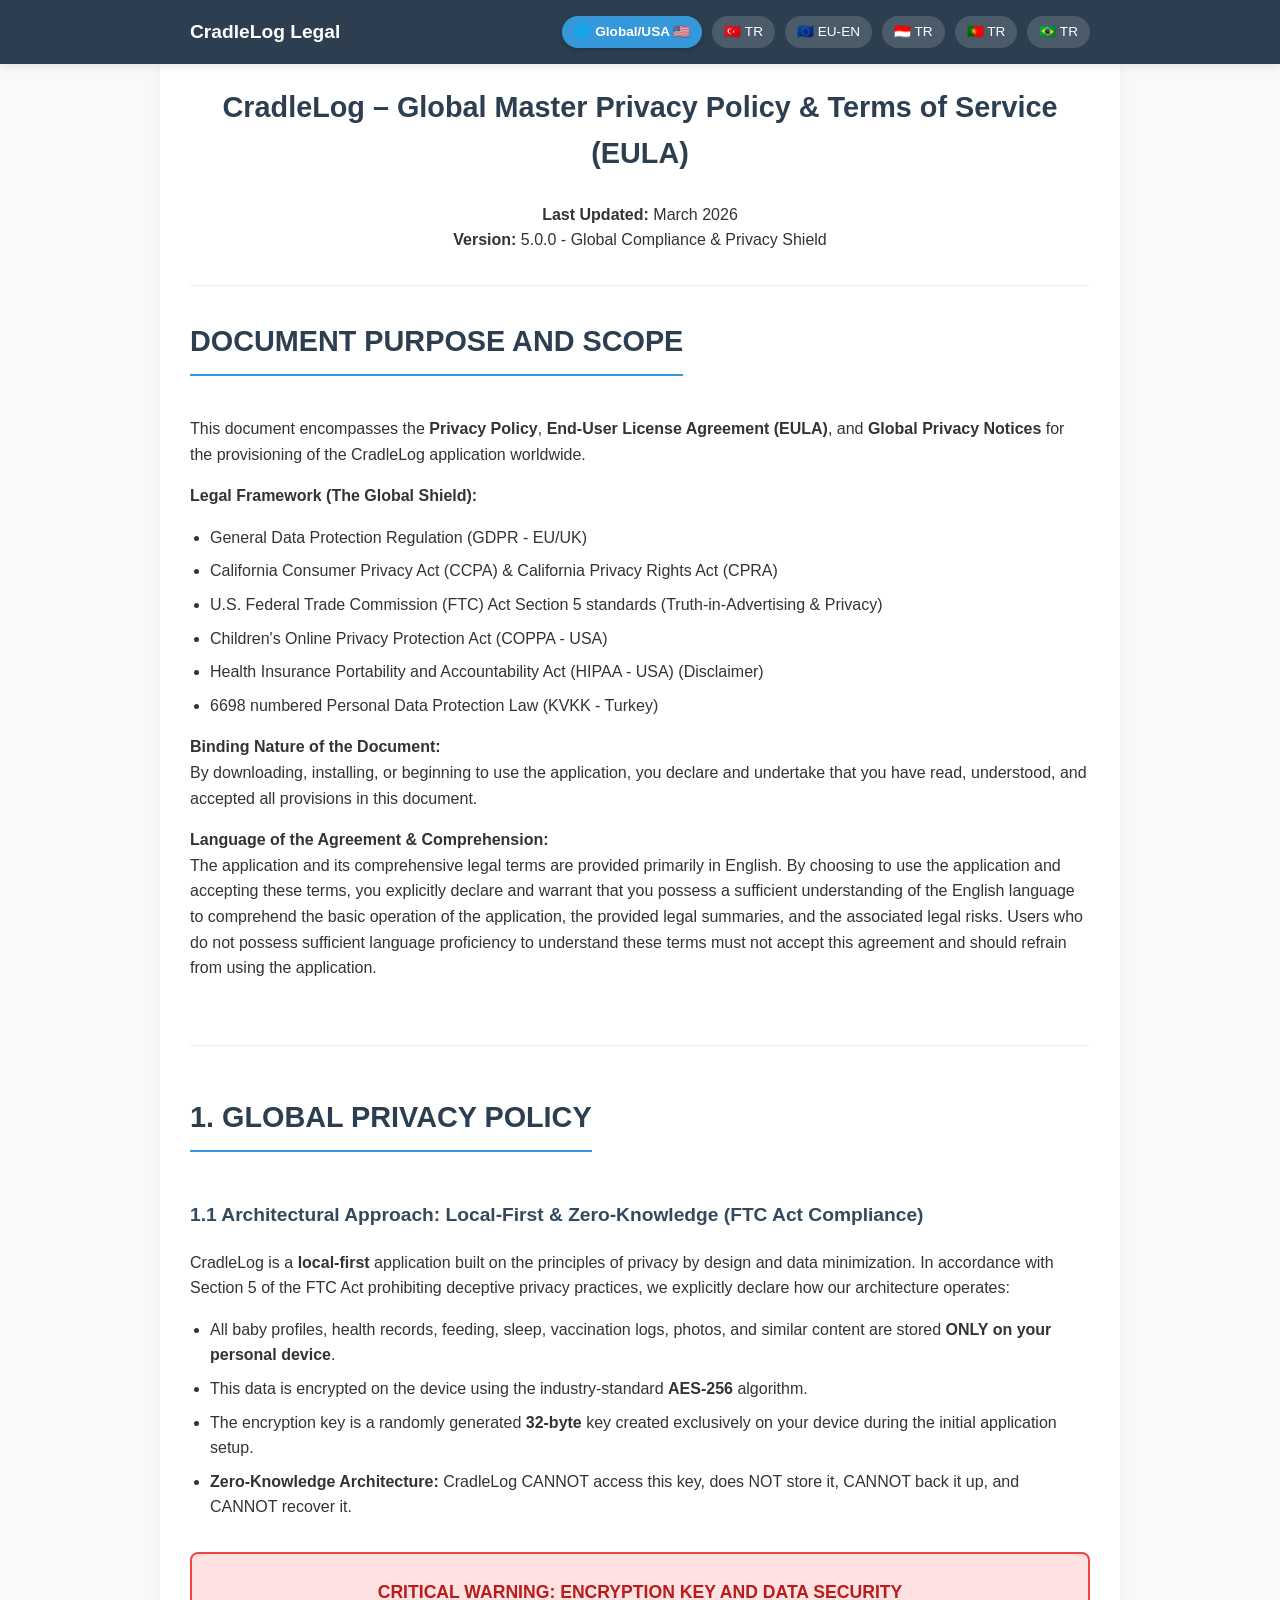
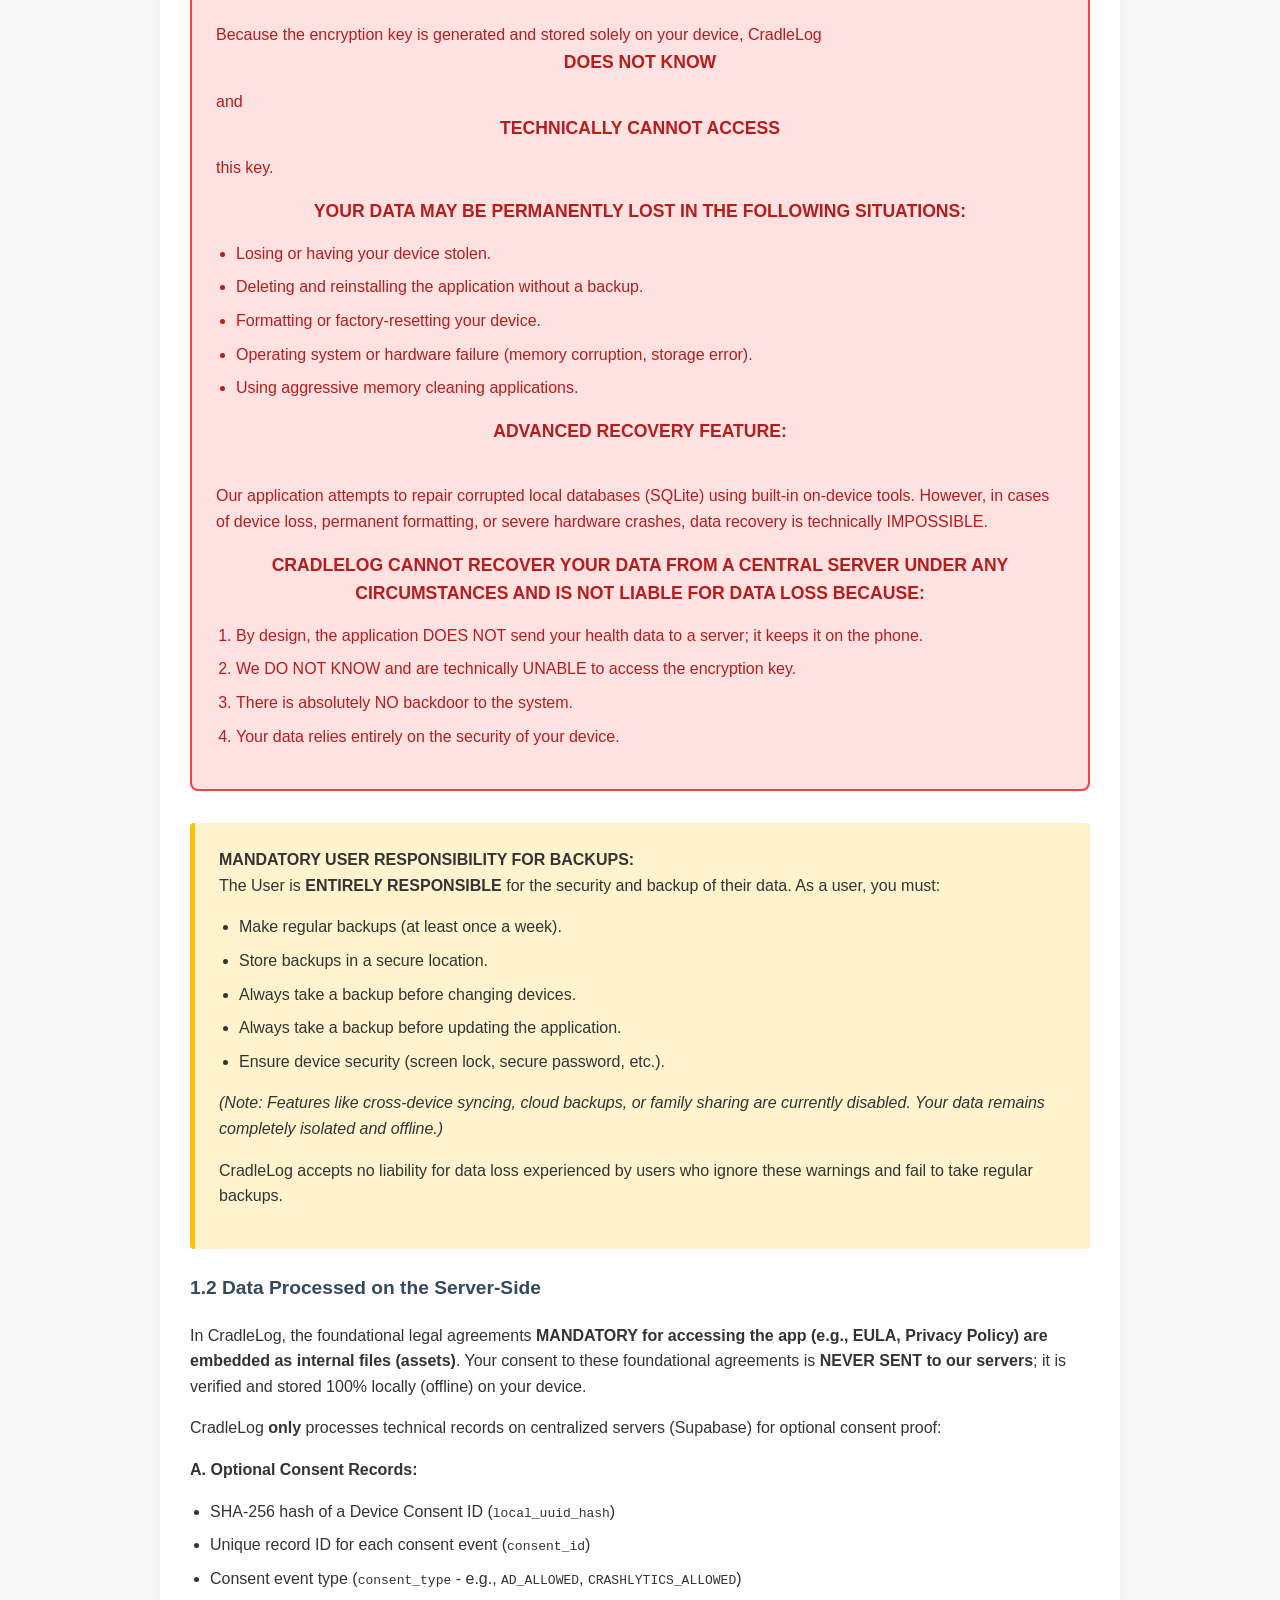
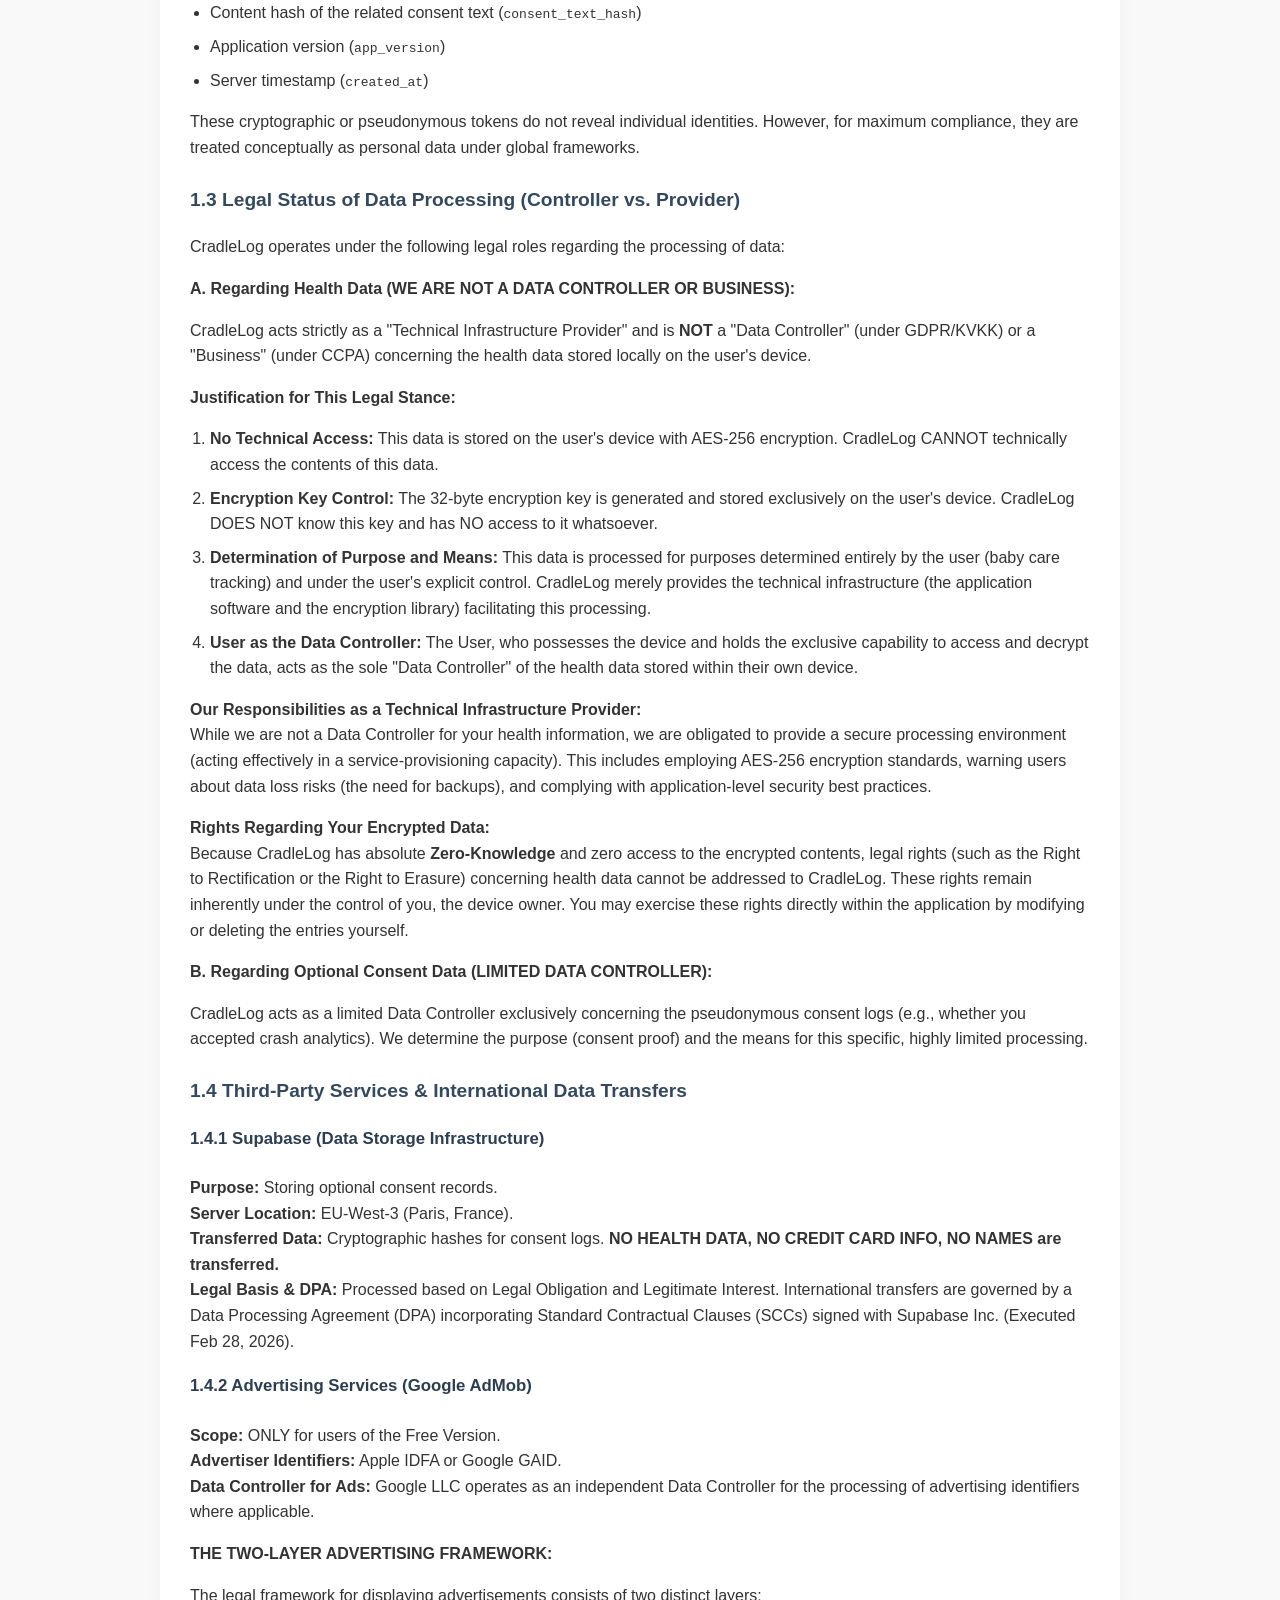
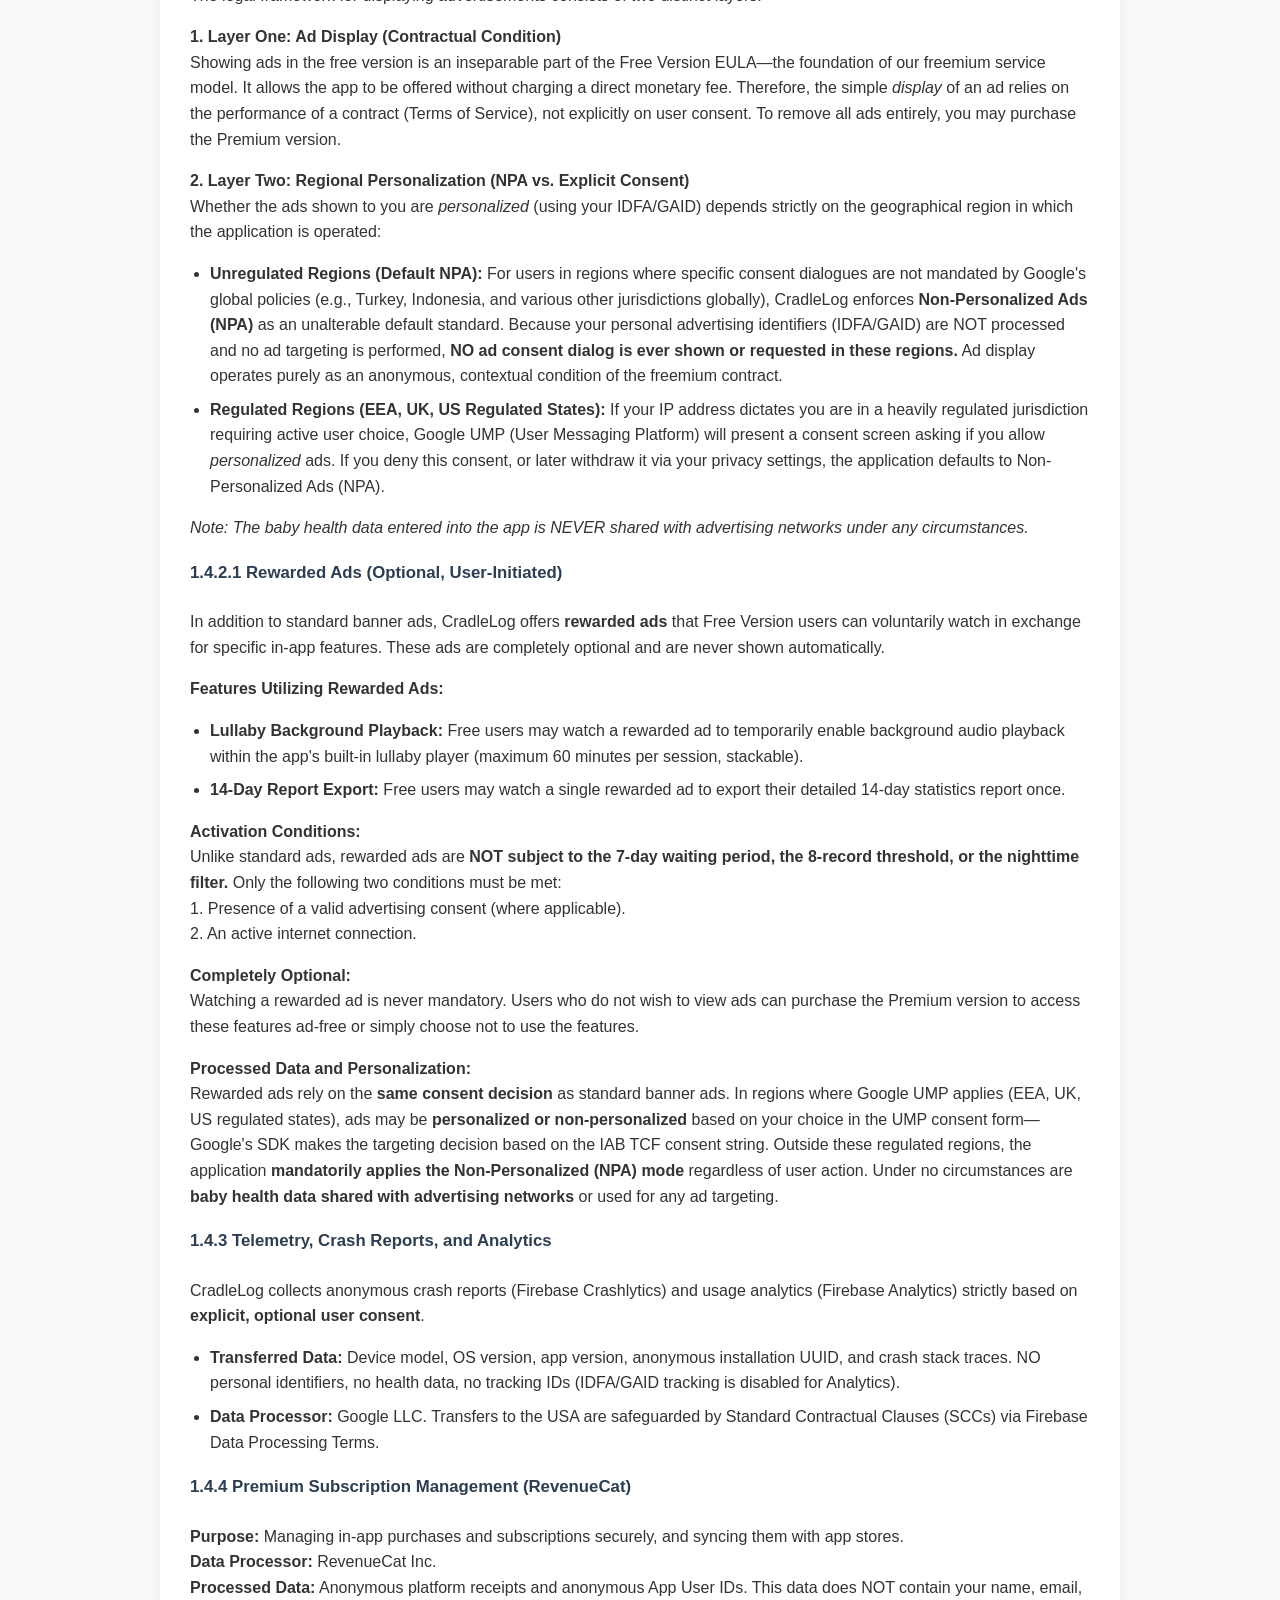
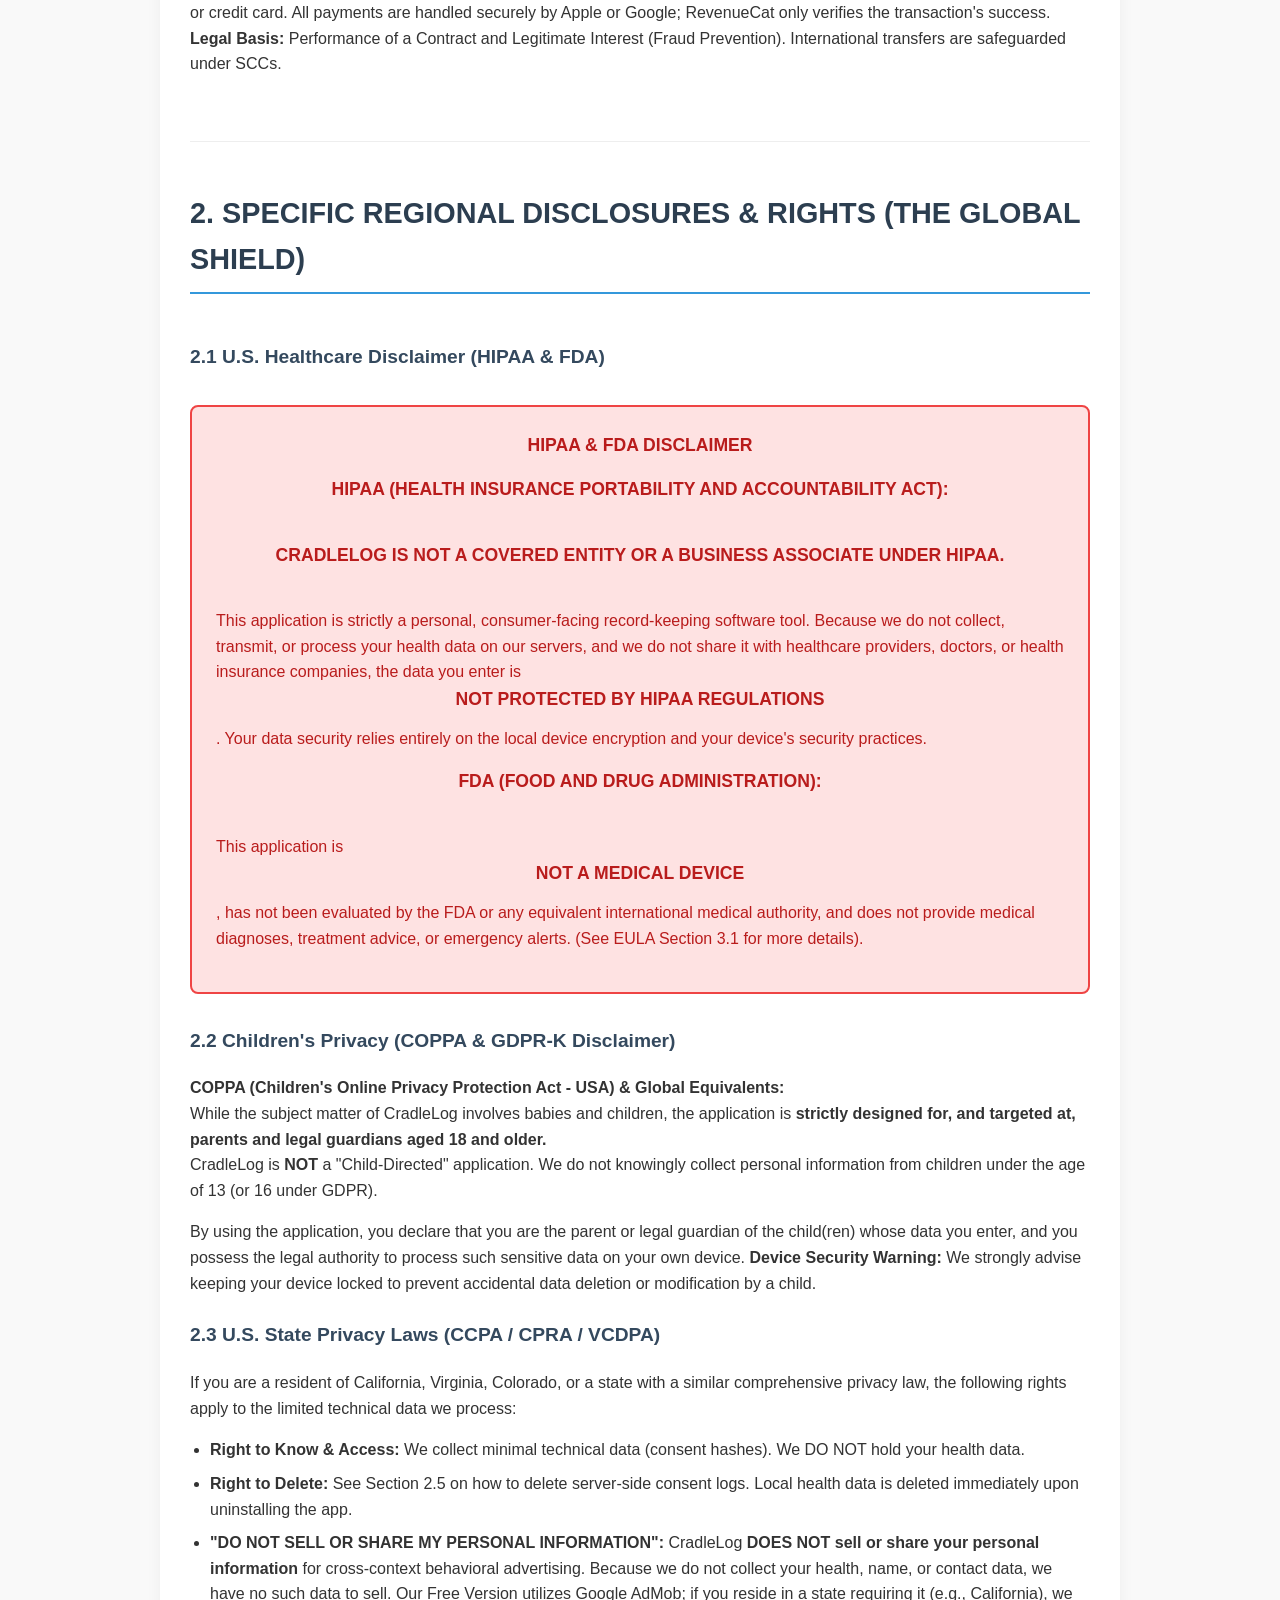
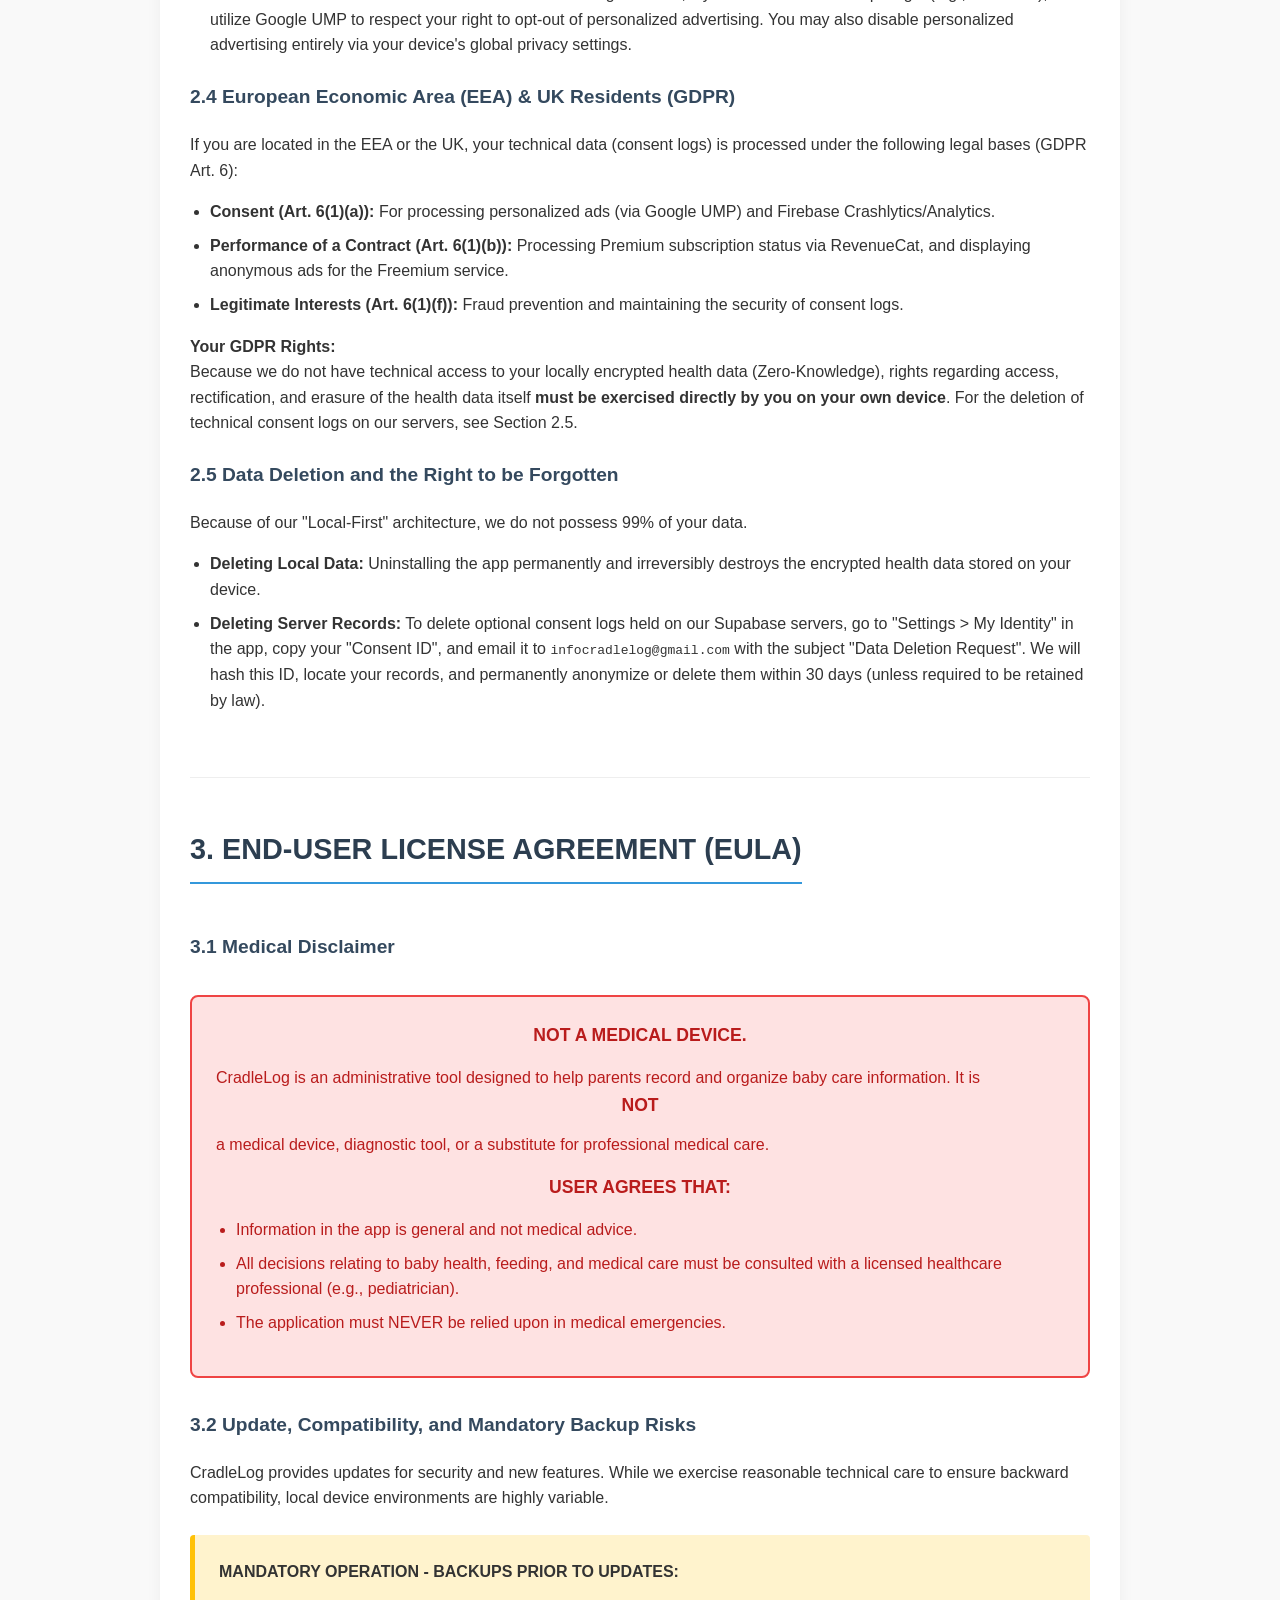
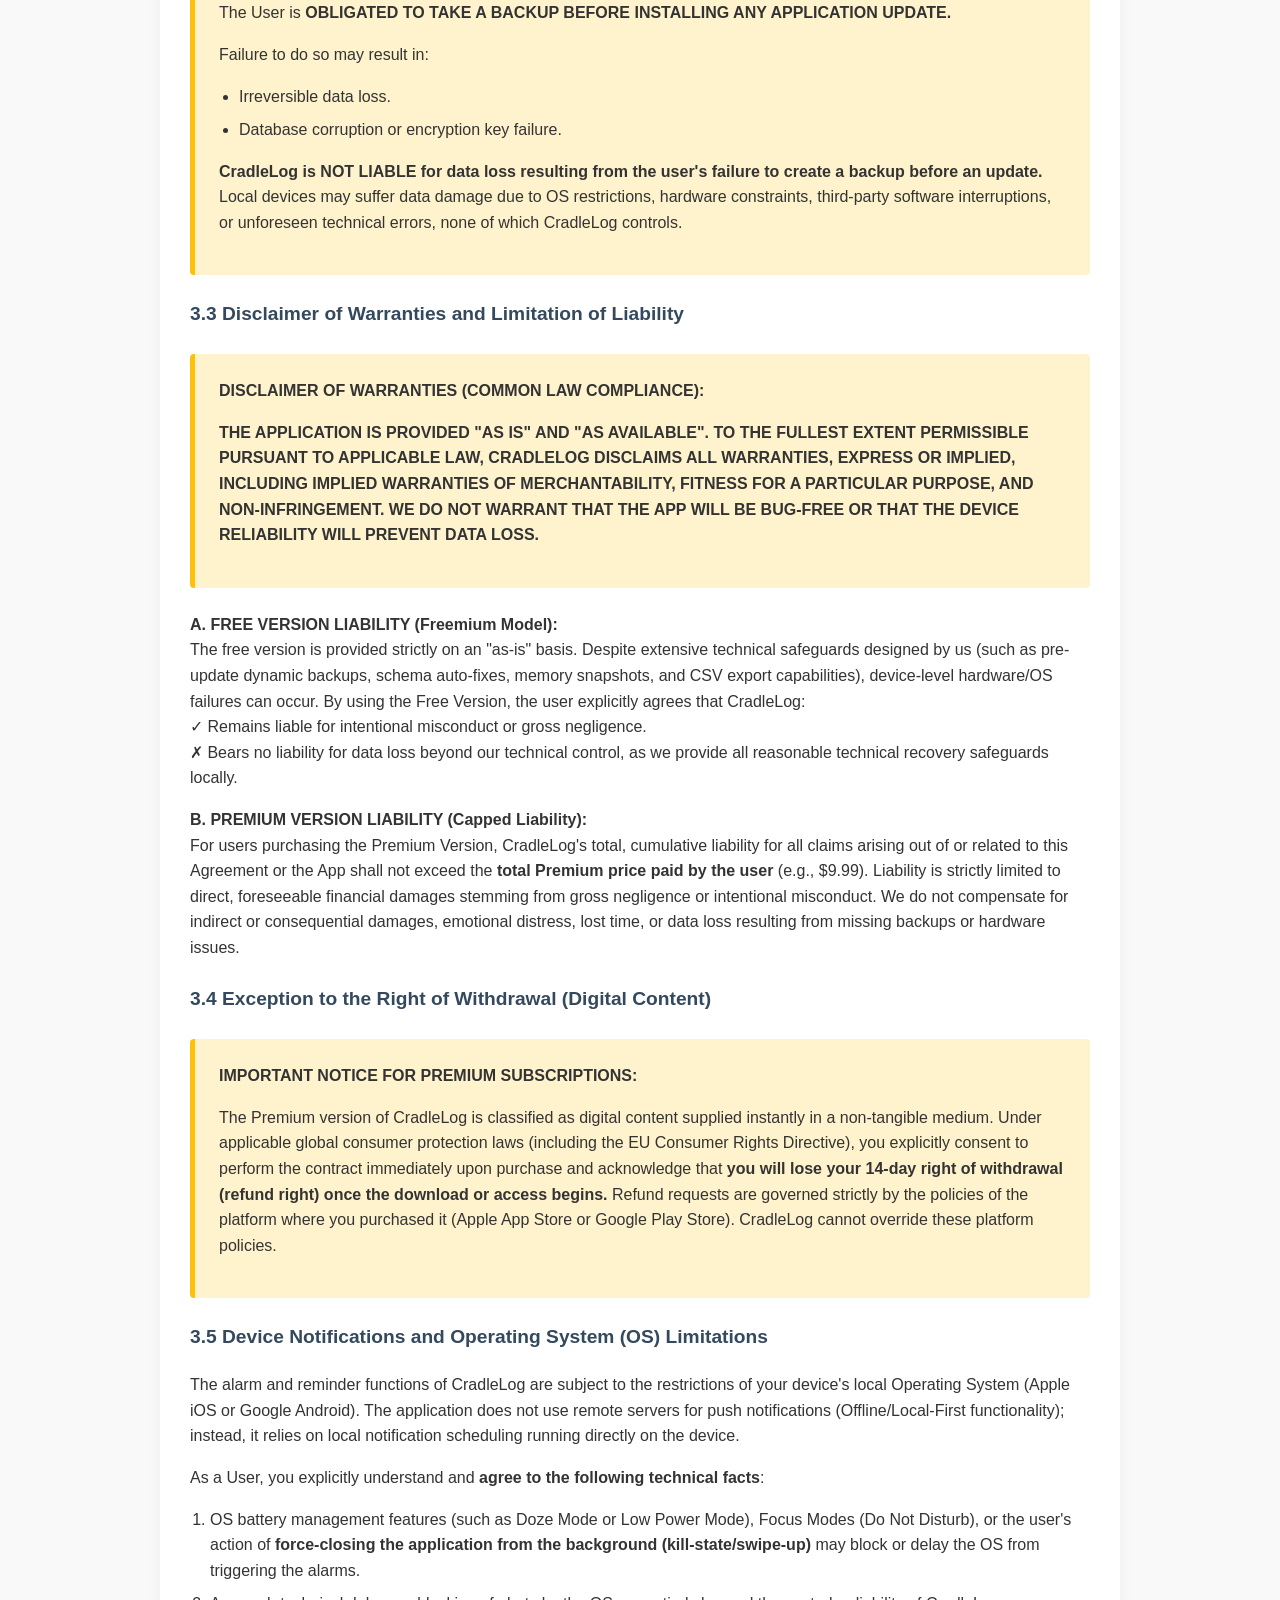
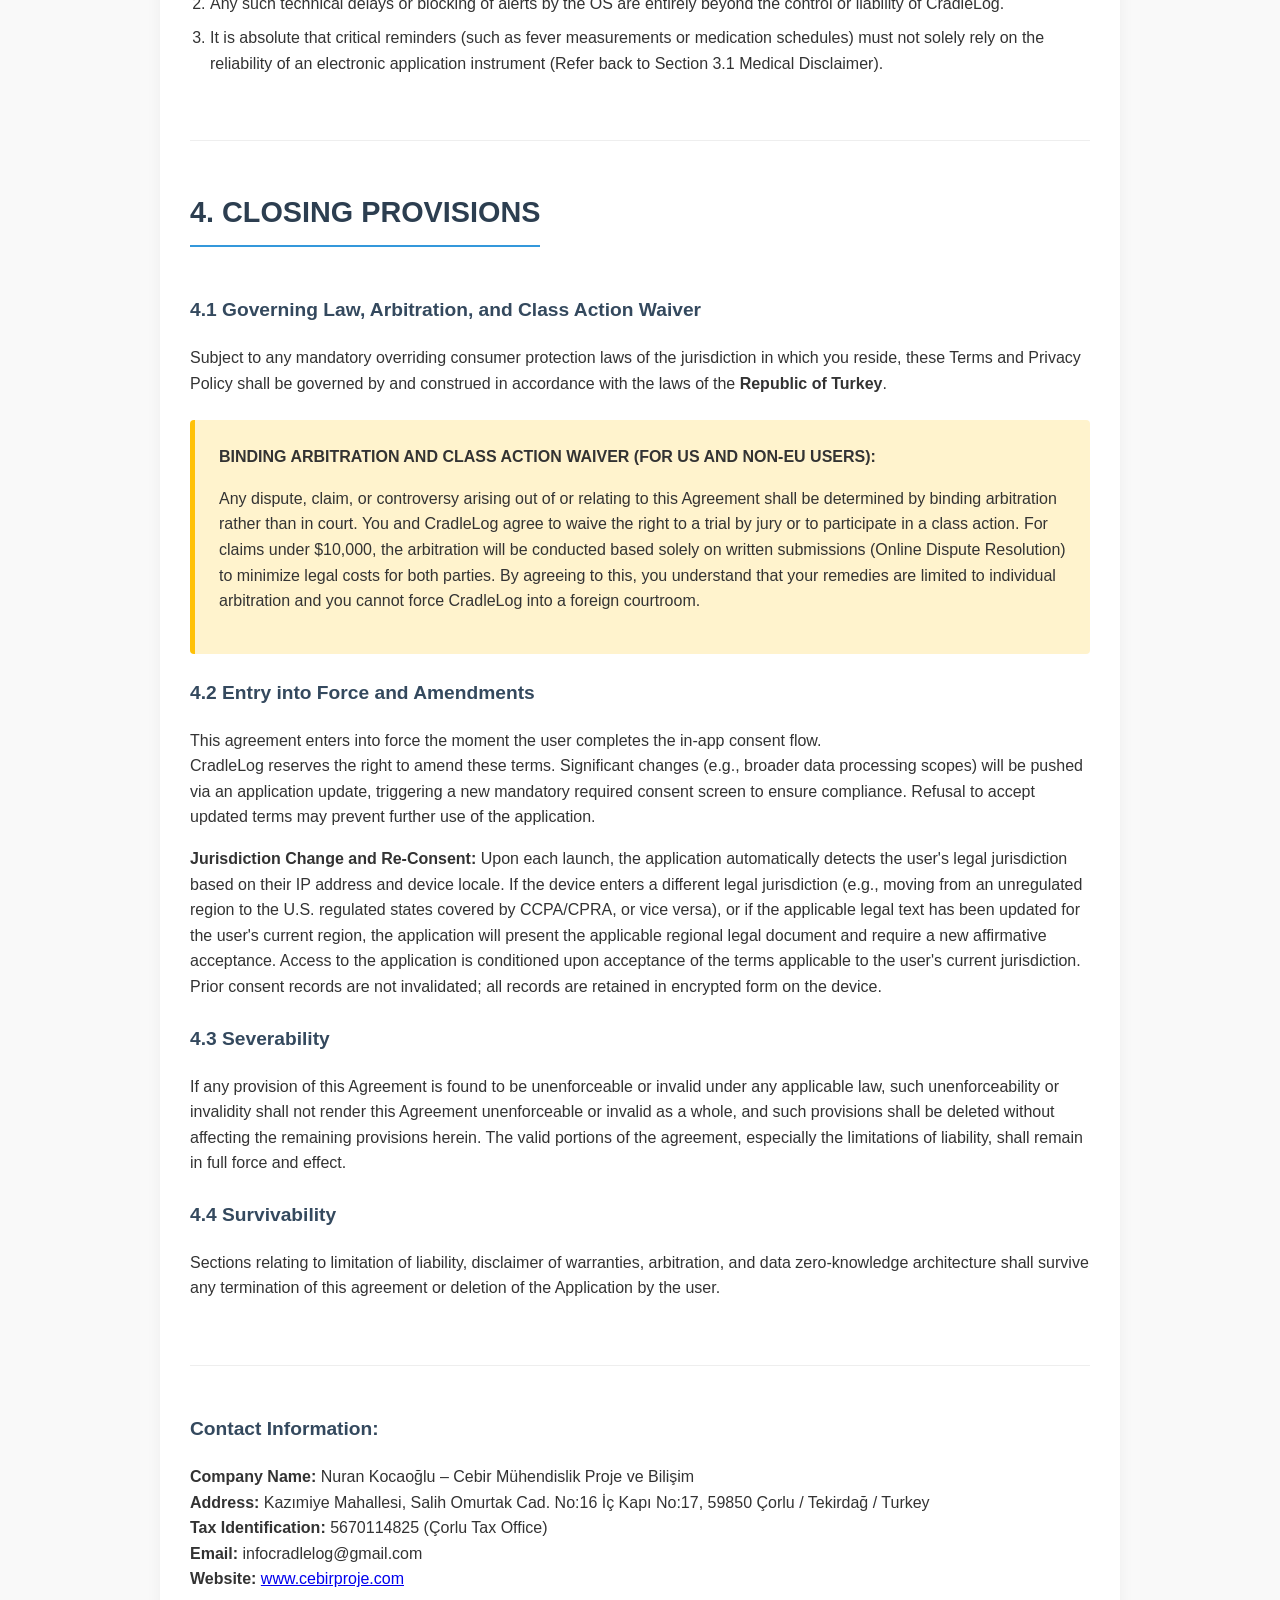
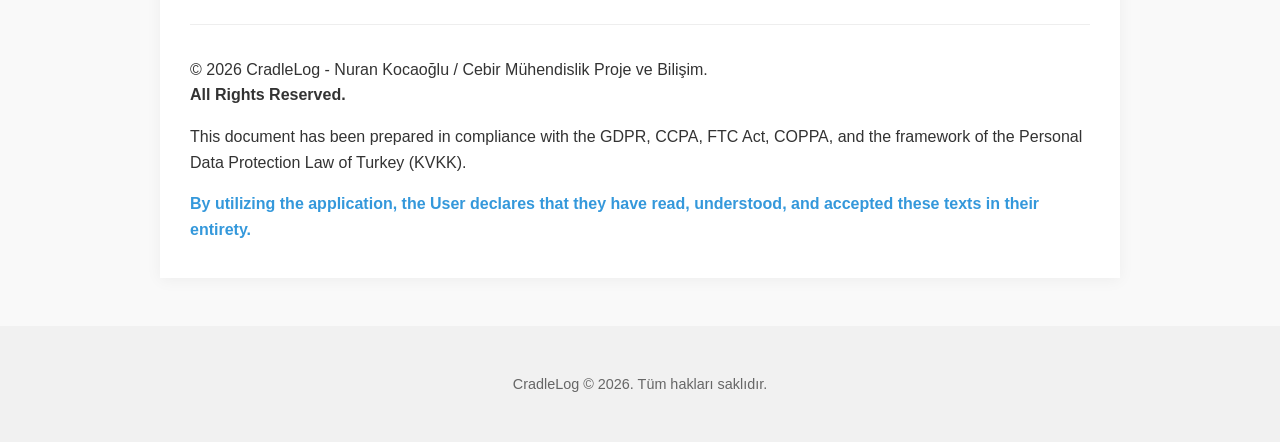
==== commit 286d38fb: "Update index.html" ====
--- a/index.html
+++ b/index.html
@@ -11,7 +11,7 @@
     </style>
     <script>
         // Redirect to English as default
-        window.location.replace("en.html");
+        window.location.replace("global.html");
     </script>
 </head>
 <body>
